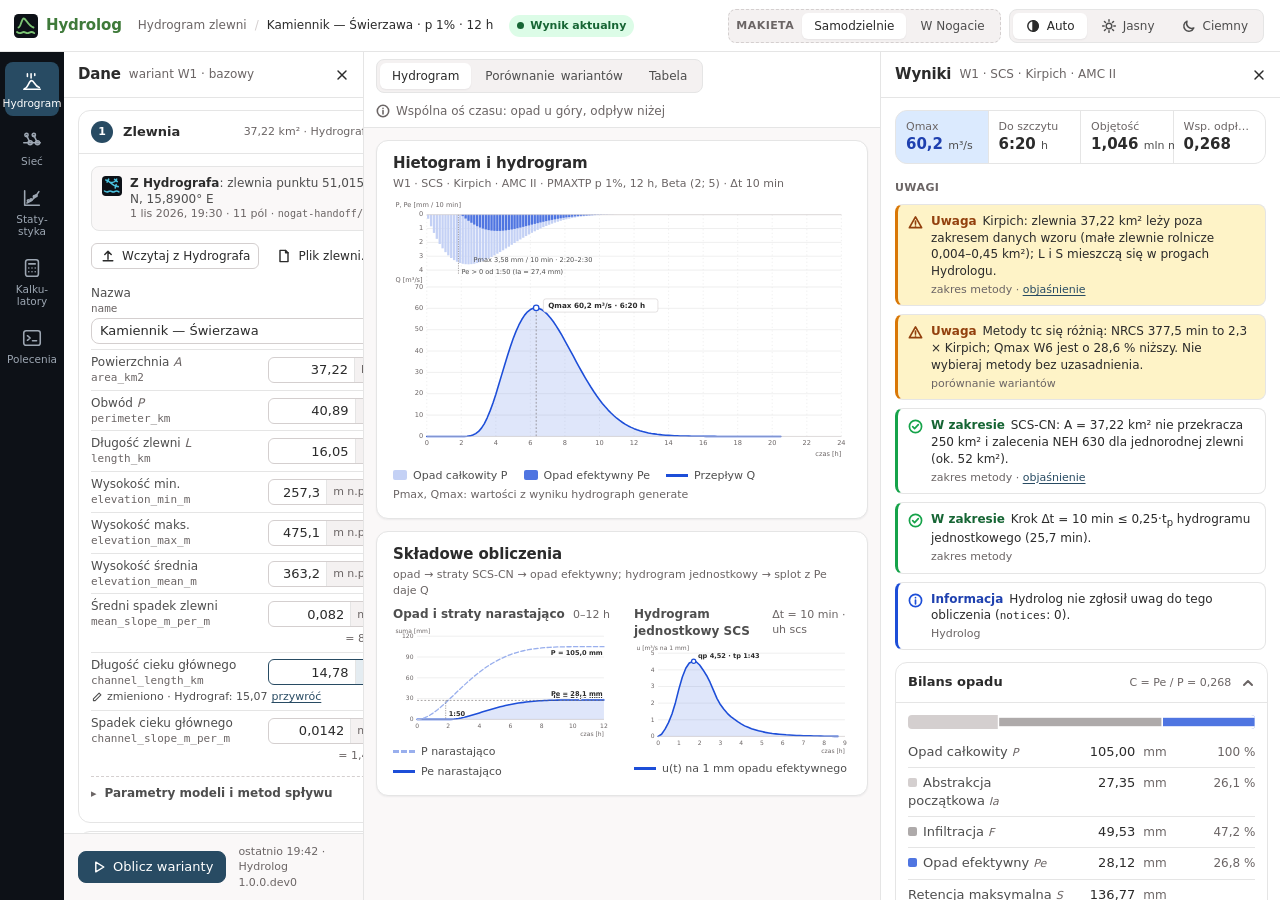
==== design/mockups/hydrolog/index.html @ 3d6608f7 "feat(design): add a Hydrolog GUI mockup with the hydrograph workbench and four lighter sections desi" ====
<!doctype html>
<html lang="pl" data-host="standalone">
<head>
<meta charset="utf-8">
<meta name="viewport" content="width=device-width, initial-scale=1">
<title>Hydrolog: Hydrogram zlewni — Kamiennik — Świerzawa</title>
<link rel="icon" type="image/svg+xml" href="../../marks/hydrolog.svg">
<script src="theme-init.js"></script>
<link rel="stylesheet" href="../../tokens.css">
<link rel="stylesheet" href="mockup.css">
</head>
<body>
<div class="shell">

  <!-- Top bar, standalone: Hydrolog's mark and name, the section and its context, status, actions -->
  <header class="topbar" data-host-only="standalone">
    <a class="brand" href="#hydrogram" aria-label="Hydrolog, strona główna">
      <img src="../../marks/hydrolog.svg" alt="">
      <span class="name">Hydrolog</span>
    </a>
    <nav class="crumbs" aria-label="Kontekst">
      <span class="crumb-section">Hydrogram zlewni</span><span class="sep">/</span>
      <strong class="crumb-context">Kamiennik — Świerzawa · p 1% · 12 h</strong>
    </nav>
    <span class="badge ok status" role="status" title="Wyniki odpowiadają danym w panelu Dane">
      <span class="label">Wynik aktualny</span>
    </span>
    <div class="top-actions">
      <div class="seg mock" role="group" aria-label="Makieta: Hydrolog samodzielnie albo w Nogacie">
        <span class="mock-label">Makieta</span>
        <button type="button" data-host-set="standalone" aria-pressed="true">Samodzielnie</button>
        <button type="button" data-host-set="nogat" aria-pressed="false">W Nogacie</button>
      </div>
      <div class="seg" role="group" aria-label="Motyw">
        <button type="button" data-theme-set="auto" aria-pressed="true" title="Motyw systemowy">
          <svg class="icon-svg" viewBox="0 0 20 20" aria-hidden="true"><circle cx="10" cy="10" r="6.5"/><path d="M10 3.5v13a6.5 6.5 0 0 0 0-13z" fill="currentColor"/></svg>
          <span class="label">Auto</span>
        </button>
        <button type="button" data-theme-set="light" aria-pressed="false" title="Jasny">
          <svg class="icon-svg" viewBox="0 0 20 20" aria-hidden="true"><circle cx="10" cy="10" r="3.5"/><path d="M10 2v2M10 16v2M2 10h2M16 10h2M4.3 4.3l1.4 1.4M14.3 14.3l1.4 1.4M4.3 15.7l1.4-1.4M14.3 5.7l1.4-1.4"/></svg>
          <span class="label">Jasny</span>
        </button>
        <button type="button" data-theme-set="dark" aria-pressed="false" title="Ciemny">
          <svg class="icon-svg" viewBox="0 0 20 20" aria-hidden="true"><path d="M16 12.5A6.5 6.5 0 0 1 7.5 4a6.5 6.5 0 1 0 8.5 8.5z"/></svg>
          <span class="label">Ciemny</span>
        </button>
      </div>
    </div>
  </header>

  <!-- Top bar, hosted: Nogat's shell around the Hydrolog module (decision A4) -->
  <header class="topbar" data-host-only="nogat">
    <a class="brand nogat" href="#hydrogram" aria-label="Nogat, pulpit">
      <img src="../../marks/nogat.svg" alt="">
      <span class="name">Nogat</span>
    </a>
    <nav class="crumbs" aria-label="Kontekst">
      <img class="crumb-mark" src="../../marks/hydrolog.svg" alt="">
      <span>Hydrolog</span><span class="sep">/</span>
      <span class="crumb-section">Hydrogram zlewni</span><span class="sep">/</span>
      <strong class="crumb-context">Kamiennik — Świerzawa · p 1% · 12 h</strong>
    </nav>
    <span class="badge ok status" role="status" title="Wyniki odpowiadają danym w panelu Dane">
      <span class="label">Wynik aktualny</span>
    </span>
    <div class="top-actions">
      <span class="account" title="Zalogowano raz, w Nogacie (tryb lokalny)">
        <svg class="icon-svg" viewBox="0 0 20 20" aria-hidden="true"><circle cx="10" cy="7" r="3.2"/><path d="M4 17c.8-3.2 3.2-4.8 6-4.8s5.2 1.6 6 4.8"/></svg>
        <span class="label">tryb lokalny</span>
      </span>
      <div class="seg mock" role="group" aria-label="Makieta: Hydrolog samodzielnie albo w Nogacie">
        <span class="mock-label">Makieta</span>
        <button type="button" data-host-set="standalone" aria-pressed="true">Samodzielnie</button>
        <button type="button" data-host-set="nogat" aria-pressed="false">W Nogacie</button>
      </div>
      <div class="seg" role="group" aria-label="Motyw (z powłoki Nogatu)">
        <button type="button" data-theme-set="auto" aria-pressed="true" title="Motyw systemowy">
          <svg class="icon-svg" viewBox="0 0 20 20" aria-hidden="true"><circle cx="10" cy="10" r="6.5"/><path d="M10 3.5v13a6.5 6.5 0 0 0 0-13z" fill="currentColor"/></svg>
          <span class="label">Auto</span>
        </button>
        <button type="button" data-theme-set="light" aria-pressed="false" title="Jasny">
          <svg class="icon-svg" viewBox="0 0 20 20" aria-hidden="true"><circle cx="10" cy="10" r="3.5"/><path d="M10 2v2M10 16v2M2 10h2M16 10h2M4.3 4.3l1.4 1.4M14.3 14.3l1.4 1.4M4.3 15.7l1.4-1.4M14.3 5.7l1.4-1.4"/></svg>
          <span class="label">Jasny</span>
        </button>
        <button type="button" data-theme-set="dark" aria-pressed="false" title="Ciemny">
          <svg class="icon-svg" viewBox="0 0 20 20" aria-hidden="true"><path d="M16 12.5A6.5 6.5 0 0 1 7.5 4a6.5 6.5 0 1 0 8.5 8.5z"/></svg>
          <span class="label">Ciemny</span>
        </button>
      </div>
    </div>
  </header>

  <!-- Navigation rail, standalone: the five sections (bottom bar on phones) -->
  <nav class="rail" data-host-only="standalone" aria-label="Sekcje">
    <a class="rail-item active" href="#hydrogram" data-section="hydrogram" aria-current="page" title="Hydrogram zlewni">
      <svg viewBox="0 0 24 24" aria-hidden="true"><path d="M7 3v3M11 3v4.5M15 3v2"/><path d="M3 20h18"/><path d="M4 19c3.5 0 4.5-8.5 7.5-8.5S15 17 20 18"/></svg>
      Hydrogram
    </a>
    <a class="rail-item" href="#siec" data-section="siec" title="Sieć i trasowanie">
      <svg viewBox="0 0 24 24" aria-hidden="true"><path d="M3 15h18"/><path d="M6 7l4 8M14 7l4 8"/><circle cx="6" cy="6.5" r="1.8"/><circle cx="14" cy="6.5" r="1.8"/><circle cx="10" cy="15" r="2.2"/><circle cx="18" cy="15" r="2.2"/></svg>
      Sieć
    </a>
    <a class="rail-item" href="#statystyka" data-section="statystyka" title="Statystyka przepływów">
      <svg viewBox="0 0 24 24" aria-hidden="true"><path d="M4 4v16h16"/><path d="M6.5 17.5C11 16 15 12 19.5 5"/><circle cx="8" cy="15" r="1.1"/><circle cx="11" cy="14" r="1.1"/><circle cx="14.5" cy="10.5" r="1.1"/><circle cx="16.5" cy="9.5" r="1.1"/></svg>
      Staty&shy;styka
    </a>
    <a class="rail-item" href="#kalkulatory" data-section="kalkulatory" title="Kalkulatory">
      <svg viewBox="0 0 24 24" aria-hidden="true"><rect x="5" y="3" width="14" height="18" rx="2.5"/><path d="M8.5 7.5h7"/><path d="M8.5 12h.01M12 12h.01M15.5 12h.01M8.5 16h.01M12 16h.01M15.5 16h.01"/></svg>
      Kalku&shy;latory
    </a>
    <a class="rail-item" href="#polecenia" data-section="polecenia" title="Wszystkie polecenia">
      <svg viewBox="0 0 24 24" aria-hidden="true"><rect x="3" y="4" width="18" height="16" rx="2.5"/><path d="M7 9.5l3 2.5-3 2.5M12.5 15h4.5"/></svg>
      Polece&shy;nia
    </a>
  </nav>

  <!-- Navigation rail, hosted: Nogat's modules; the active module lists its sections -->
  <nav class="rail host" data-host-only="nogat" aria-label="Moduły Nogatu">
    <a class="rail-item" href="#" data-toast="Makieta: Pulpit Nogatu (zadania, skrzynka przekazań)">
      <svg viewBox="0 0 24 24" aria-hidden="true"><rect x="4" y="4" width="7" height="7" rx="1.5"/><rect x="13" y="4" width="7" height="7" rx="1.5"/><rect x="4" y="13" width="7" height="7" rx="1.5"/><rect x="13" y="13" width="7" height="7" rx="1.5"/></svg>
      Pulpit
    </a>
    <a class="rail-item" href="#" data-toast="Makieta: Hydrograf otwiera się w ramce Nogatu">
      <img src="../../marks/hydrograf.svg" alt="">
      Hydro&shy;graf
    </a>
    <div class="rail-group" role="group" aria-label="Hydrolog">
      <a class="rail-item module" href="#hydrogram" title="Hydrolog (moduł)">
        <img src="../../marks/hydrolog.svg" alt="">
        Hydrolog
      </a>
      <a class="rail-item sub active" href="#hydrogram" data-section="hydrogram" aria-current="page" title="Hydrogram zlewni">
        <svg viewBox="0 0 24 24" aria-hidden="true"><path d="M7 3v3M11 3v4.5M15 3v2"/><path d="M3 20h18"/><path d="M4 19c3.5 0 4.5-8.5 7.5-8.5S15 17 20 18"/></svg>
        Hydrogram
      </a>
      <a class="rail-item sub" href="#siec" data-section="siec" title="Sieć i trasowanie">
        <svg viewBox="0 0 24 24" aria-hidden="true"><path d="M3 15h18"/><path d="M6 7l4 8M14 7l4 8"/><circle cx="6" cy="6.5" r="1.8"/><circle cx="14" cy="6.5" r="1.8"/><circle cx="10" cy="15" r="2.2"/><circle cx="18" cy="15" r="2.2"/></svg>
        Sieć
      </a>
      <a class="rail-item sub" href="#statystyka" data-section="statystyka" title="Statystyka przepływów">
        <svg viewBox="0 0 24 24" aria-hidden="true"><path d="M4 4v16h16"/><path d="M6.5 17.5C11 16 15 12 19.5 5"/><circle cx="8" cy="15" r="1.1"/><circle cx="11" cy="14" r="1.1"/><circle cx="14.5" cy="10.5" r="1.1"/><circle cx="16.5" cy="9.5" r="1.1"/></svg>
        Staty&shy;styka
      </a>
      <a class="rail-item sub" href="#kalkulatory" data-section="kalkulatory" title="Kalkulatory">
        <svg viewBox="0 0 24 24" aria-hidden="true"><rect x="5" y="3" width="14" height="18" rx="2.5"/><path d="M8.5 7.5h7"/><path d="M8.5 12h.01M12 12h.01M15.5 12h.01M8.5 16h.01M12 16h.01M15.5 16h.01"/></svg>
        Kalku&shy;latory
      </a>
      <a class="rail-item sub" href="#polecenia" data-section="polecenia" title="Wszystkie polecenia">
        <svg viewBox="0 0 24 24" aria-hidden="true"><rect x="3" y="4" width="18" height="16" rx="2.5"/><path d="M7 9.5l3 2.5-3 2.5M12.5 15h4.5"/></svg>
        Polece&shy;nia
      </a>
    </div>
    <a class="rail-item" href="#" data-toast="Makieta: moduł IMGWTools (stacje, szeregi, PMAXTP)">
      <img src="../../marks/imgwtools.svg" alt="">
      IMGW&shy;Tools
    </a>
    <a class="rail-item" href="#" data-toast="Makieta: Archiwista otwiera się w ramce Nogatu">
      <img src="../../marks/archiwista.svg" alt="">
      Archi&shy;wista
    </a>
  </nav>

  <main class="main" id="main">

    <!-- =============================================================== HYDROGRAM ZLEWNI -->
    <section class="view-layout" id="view-hydrogram" data-section="hydrogram" data-title="Hydrogram zlewni" data-context="Kamiennik — Świerzawa · p 1% · 12 h" aria-label="Hydrogram zlewni">

      <aside class="view-panel left" aria-labelledby="hg-left-title">
        <div class="panel-head">
          <span class="grip" aria-hidden="true"></span>
          <h2 id="hg-left-title">Dane</h2>
          <span class="sub">wariant W1 · bazowy</span>
          <button class="btn ghost sm icon" type="button" data-close-panel="left" aria-label="Zamknij panel danych">
            <svg viewBox="0 0 20 20" aria-hidden="true"><path d="M5 5l10 10M15 5L5 15"/></svg>
          </button>
        </div>
        <div class="view-panel-body">
          <div class="steps">

            <details class="step" open>
              <summary><span class="step-num">1</span><span class="title">Zlewnia</span><span class="meta">37,22 km² · Hydrograf</span><svg class="chev" viewBox="0 0 14 14" aria-hidden="true"><path d="M3 5l4 4 4-4"/></svg></summary>
              <div class="step-body">
                <div class="handoff">
                  <img src="../../marks/hydrograf.svg" alt="">
                  <div>
                    <strong>Z Hydrografa</strong>: zlewnia punktu 51,0154° N, 15,8900° E
                    <span class="muted">1 lis 2026, 19:30 · 11 pól · <code>nogat-handoff/1</code></span>
                  </div>
                </div>
                <div class="btn-row">
                  <button class="btn sm" type="button" data-action="load-hydrograf" aria-haspopup="menu">
                    <svg viewBox="0 0 20 20" aria-hidden="true"><path d="M10 14V4M6 8l4-4 4 4M4 16h12"/></svg>
                    Wczytaj z Hydrografa
                  </button>
                  <button class="btn sm ghost" type="button" data-toast="Makieta: wybór pliku zlewni (WatershedParameters, JSON)">
                    <svg viewBox="0 0 20 20" aria-hidden="true"><path d="M5 3h7l3 3v11H5z"/><path d="M12 3v3h3"/></svg>
                    Plik zlewni…
                  </button>
                </div>
                <div class="form">
                  <div class="frow wide">
                    <label for="hg-name">Nazwa<span class="key">name</span></label>
                    <input id="hg-name" type="text" value="Kamiennik — Świerzawa">
                  </div>
                  <div class="frow">
                    <label for="hg-area">Powierzchnia <i class="sym">A</i><span class="key">area_km2</span></label>
                    <span class="ibox"><input id="hg-area" type="text" inputmode="decimal" value="37,22"><span class="unit">km²</span></span>
                  </div>
                  <div class="frow">
                    <label for="hg-per">Obwód <i class="sym">P</i><span class="key">perimeter_km</span></label>
                    <span class="ibox"><input id="hg-per" type="text" inputmode="decimal" value="40,89"><span class="unit">km</span></span>
                  </div>
                  <div class="frow">
                    <label for="hg-len">Długość zlewni <i class="sym">L</i><span class="key">length_km</span></label>
                    <span class="ibox"><input id="hg-len" type="text" inputmode="decimal" value="16,05"><span class="unit">km</span></span>
                  </div>
                  <div class="frow">
                    <label for="hg-hmin">Wysokość min.<span class="key">elevation_min_m</span></label>
                    <span class="ibox"><input id="hg-hmin" type="text" inputmode="decimal" value="257,3"><span class="unit">m n.p.m.</span></span>
                  </div>
                  <div class="frow">
                    <label for="hg-hmax">Wysokość maks.<span class="key">elevation_max_m</span></label>
                    <span class="ibox"><input id="hg-hmax" type="text" inputmode="decimal" value="475,1"><span class="unit">m n.p.m.</span></span>
                  </div>
                  <div class="frow">
                    <label for="hg-hmean">Wysokość średnia<span class="key">elevation_mean_m</span></label>
                    <span class="ibox"><input id="hg-hmean" type="text" inputmode="decimal" value="363,2"><span class="unit">m n.p.m.</span></span>
                  </div>
                  <div class="frow">
                    <label for="hg-slope">Średni spadek zlewni<span class="key">mean_slope_m_per_m</span></label>
                    <span class="ibox"><input id="hg-slope" type="text" inputmode="decimal" value="0,082"><span class="unit">m/m</span></span>
                    <span class="aux">= 8,2 %</span>
                  </div>
                  <div class="frow edited">
                    <label for="hg-clen">Długość cieku głównego<span class="key">channel_length_km</span></label>
                    <span class="ibox"><input id="hg-clen" type="text" inputmode="decimal" value="14,78"><span class="unit">km</span></span>
                    <span class="chg">
                      <svg viewBox="0 0 20 20" aria-hidden="true"><path d="M13.5 3.5l3 3L7 16H4v-3z"/></svg>
                      zmieniono · Hydrograf: 15,07
                      <button class="link-btn" type="button" data-toast="Makieta: przywrócono 15,07 km z Hydrografa">przywróć</button>
                    </span>
                  </div>
                  <div class="frow">
                    <label for="hg-cslope">Spadek cieku głównego<span class="key">channel_slope_m_per_m</span></label>
                    <span class="ibox"><input id="hg-cslope" type="text" inputmode="decimal" value="0,0142"><span class="unit">m/m</span></span>
                    <span class="aux">= 1,42 %</span>
                  </div>
                </div>
                <details class="more">
                  <summary>Parametry modeli i metod spływu <span class="meta">8</span></summary>
                  <p class="note">Nash (Lutz) i Snyder biorą długość do środka ciężkości, FAA i Kerby spływ po stoku.</p>
                  <div class="form">
                    <div class="frow">
                      <label for="hg-lc">Długość do środka ciężkości <i class="sym">Lc</i><span class="key">Lc_km</span></label>
                      <span class="ibox"><input id="hg-lc" type="text" inputmode="decimal" value="6,76"><span class="unit">km</span></span>
                    </div>
                    <div class="frow">
                      <label for="hg-mann">Szorstkość koryta <i class="sym">n</i><span class="key">manning_n</span></label>
                      <span class="ibox"><input id="hg-mann" type="text" inputmode="decimal" value="0,035"><span class="unit">–</span></span>
                    </div>
                    <div class="frow">
                      <label for="hg-forest">Udział lasów<span class="key">forest_pct</span></label>
                      <span class="ibox"><input id="hg-forest" type="text" inputmode="decimal" value="57,4"><span class="unit">%</span></span>
                    </div>
                    <div class="frow">
                      <label for="hg-urban">Udział zabudowy<span class="key">urban_pct</span></label>
                      <span class="ibox"><input id="hg-urban" type="text" inputmode="decimal" value="1,0"><span class="unit">%</span></span>
                    </div>
                    <div class="frow">
                      <label for="hg-olen">Długość spływu po stoku<span class="key">overland_length_km</span></label>
                      <span class="ibox"><input id="hg-olen" type="text" inputmode="decimal" value="0,30"><span class="unit">km</span></span>
                    </div>
                    <div class="frow">
                      <label for="hg-oslope">Spadek stoku<span class="key">overland_slope_m_per_m</span></label>
                      <span class="ibox"><input id="hg-oslope" type="text" inputmode="decimal" value="0,082"><span class="unit">m/m</span></span>
                    </div>
                    <div class="frow">
                      <label for="hg-c">Współczynnik spływu <i class="sym">C</i><span class="key">runoff_coeff</span></label>
                      <span class="ibox"><input id="hg-c" type="text" inputmode="decimal" value="0,25"><span class="unit">–</span></span>
                    </div>
                    <div class="frow">
                      <label for="hg-ret">Retardacja Kerby'ego <i class="sym">N</i><span class="key">retardance</span></label>
                      <span class="ibox"><input id="hg-ret" type="text" inputmode="decimal" value="0,40"><span class="unit">–</span></span>
                    </div>
                  </div>
                </details>
              </div>
            </details>

            <details class="step" open>
              <summary><span class="step-num">2</span><span class="title">Czas koncentracji</span><span class="meta">162,9 min · Kirpich</span><svg class="chev" viewBox="0 0 14 14" aria-hidden="true"><path d="M3 5l4 4 4-4"/></svg></summary>
              <div class="step-body">
                <div class="field">
                  <span class="label-row">
                    <label for="hg-tcm">Metoda<span class="key">tc_method</span></label>
                    <button class="info-btn" type="button" data-info="info-kirpich" aria-label="Objaśnienie: metoda Kirpicha" aria-expanded="false">i</button>
                  </span>
                  <select id="hg-tcm">
                    <option value="kirpich" selected>Kirpich (domyślna)</option>
                    <option value="nrcs">NRCS (TR-55, używa CN)</option>
                    <option value="giandotti">Giandotti</option>
                    <option value="faa">FAA (spływ powierzchniowy)</option>
                    <option value="kerby">Kerby (spływ powierzchniowy)</option>
                    <option value="kerby_kirpich">Kerby–Kirpich (stok + koryto)</option>
                  </select>
                  <span class="hint">Wzór Kirpicha (domyślny): z długości i spadku cieku głównego.</span>
                </div>
                <div class="result-chip">
                  <span class="k">tc</span>
                  <span class="v">162,9 min</span>
                  <span class="u">= 2,72 h · L 14,78 km · S 0,0142 m/m</span>
                </div>
                <label class="check">
                  <input type="checkbox" id="hg-tcman">
                  <span>Podaj tc ręcznie <code>tc_min</code></span>
                </label>
                <p class="note">Modele Nash i Snyder nie używają tc. Inne metody dla tej zlewni: NRCS 377,5 · Kerby–Kirpich 187,2 · Giandotti 339,4 min. <a href="#kalkulatory">Porównaj metody</a></p>
              </div>
            </details>

            <details class="step" open>
              <summary><span class="step-num">3</span><span class="title">Opad</span><span class="meta">105,0 mm · 12 h · p 1%</span><svg class="chev" viewBox="0 0 14 14" aria-hidden="true"><path d="M3 5l4 4 4-4"/></svg></summary>
              <div class="step-body">
                <div class="field">
                  <span class="label" id="hg-src-label">Źródło opadu</span>
                  <div class="seg full" role="radiogroup" aria-labelledby="hg-src-label" data-panes="hg-rain">
                    <button type="button" role="radio" aria-checked="true" class="on" data-pane="pmaxtp">PMAXTP</button>
                    <button type="button" role="radio" aria-checked="false" data-pane="design">Hietogram</button>
                    <button type="button" role="radio" aria-checked="false" data-pane="series">Własna seria</button>
                  </div>
                </div>
                <div class="pane" data-group="hg-rain" data-pane="pmaxtp">
                  <div class="form">
                    <div class="frow">
                      <label for="hg-p">Prawdopodobieństwo <i class="sym">p</i></label>
                      <select id="hg-p" class="sel-sm">
                        <option>0,5%</option><option selected>1%</option><option>2%</option><option>5%</option><option>10%</option><option>20%</option><option>50%</option>
                      </select>
                    </div>
                    <div class="frow">
                      <label for="hg-dur">Czas trwania<span class="key">duration_min = 720</span></label>
                      <select id="hg-dur" class="sel-sm">
                        <option>1 h</option><option>2 h</option><option>3 h</option><option>6 h</option><option selected>12 h</option><option>24 h</option><option>48 h</option><option>72 h</option>
                      </select>
                    </div>
                    <div class="frow">
                      <label for="hg-total">Wysokość opadu<span class="key">total_mm</span></label>
                      <span class="ibox"><input id="hg-total" type="text" inputmode="decimal" value="105,0" readonly><span class="unit">mm</span></span>
                    </div>
                  </div>
                  <div class="handoff sm">
                    <img src="../../marks/imgwtools.svg" alt="">
                    <div>
                      <strong>IMGWTools · PMAXTP</strong>: 51,0154° N, 15,8900° E
                      <span class="muted">p 1%, 12 h · pobrano 19:31</span>
                    </div>
                    <button class="btn sm ghost" type="button" data-action="pmaxtp">Pobierz</button>
                  </div>
                </div>
                <div class="pane" data-group="hg-rain" data-pane="design" hidden>
                  <div class="form">
                    <div class="frow">
                      <label for="hg-total2">Wysokość opadu<span class="key">total_mm</span></label>
                      <span class="ibox"><input id="hg-total2" type="text" inputmode="decimal" value="105,0"><span class="unit">mm</span></span>
                    </div>
                    <div class="frow">
                      <label for="hg-dur2">Czas trwania<span class="key">duration_min</span></label>
                      <span class="ibox"><input id="hg-dur2" type="text" inputmode="decimal" value="720"><span class="unit">min</span></span>
                    </div>
                  </div>
                  <p class="note">Hietogram projektowy z wysokości i czasu podanych ręcznie (<code>precip hietogram</code>).</p>
                </div>
                <div class="pane" data-group="hg-rain" data-pane="series" hidden>
                  <p class="note">Wysokości opadu w kolejnych krokach <code>timestep_min</code> [mm] (<code>values</code>) albo plik CSV/JSON (<code>input_file</code>, <code>value_column</code>).</p>
                  <div class="btn-row">
                    <button class="btn sm" type="button" data-toast="Makieta: szereg opadu z Archiwisty (magazyn IMGWTools)">
                      <img class="btn-mark" src="../../marks/archiwista.svg" alt="">Z Archiwisty
                    </button>
                    <button class="btn sm ghost" type="button" data-toast="Makieta: wybór pliku CSV z opadem">Plik CSV…</button>
                    <button class="btn sm ghost" type="button" data-toast="Makieta: wklejono szereg ze schowka">Wklej</button>
                  </div>
                </div>
                <div class="field">
                  <span class="label-row"><span class="label" id="hg-shape-label">Rozkład w czasie<span class="key">hietogram_type</span></span></span>
                  <div class="seg full" role="radiogroup" aria-labelledby="hg-shape-label" data-panes="hg-shape">
                    <button type="button" role="radio" aria-checked="false" data-pane="block">Blokowy</button>
                    <button type="button" role="radio" aria-checked="false" data-pane="triangular">Trójkątny</button>
                    <button type="button" role="radio" aria-checked="true" class="on" data-pane="beta">Beta</button>
                    <button type="button" role="radio" aria-checked="false" data-pane="euler_ii">Euler II</button>
                  </div>
                </div>
                <div class="pane" data-group="hg-shape" data-pane="beta">
                  <div class="form">
                    <div class="frow">
                      <label for="hg-alpha">α<span class="key">alpha</span></label>
                      <span class="ibox"><input id="hg-alpha" type="text" inputmode="decimal" value="2"><span class="unit">–</span></span>
                    </div>
                    <div class="frow">
                      <label for="hg-beta">β<span class="key">beta</span></label>
                      <span class="ibox"><input id="hg-beta" type="text" inputmode="decimal" value="5"><span class="unit">–</span></span>
                    </div>
                  </div>
                  <p class="note">Para (2; 5) daje wczesne maksimum (opad konwekcyjny), (2; 2) symetryczne, (5; 2) późne.</p>
                </div>
                <div class="pane" data-group="hg-shape" data-pane="triangular" hidden>
                  <div class="form"><div class="frow"><label for="hg-pk1">Położenie maksimum<span class="key">peak_position</span></label><span class="ibox"><input id="hg-pk1" type="text" inputmode="decimal" value="0,5"><span class="unit">–</span></span></div></div>
                </div>
                <div class="pane" data-group="hg-shape" data-pane="euler_ii" hidden>
                  <div class="form"><div class="frow"><label for="hg-pk2">Położenie maksimum<span class="key">peak_position</span></label><span class="ibox"><input id="hg-pk2" type="text" inputmode="decimal" value="0,33"><span class="unit">–</span></span></div></div>
                </div>
                <div class="pane" data-group="hg-shape" data-pane="block" hidden>
                  <p class="note">Stała intensywność w całym czasie trwania.</p>
                </div>
                <div class="form">
                  <div class="frow">
                    <label for="hg-dt">Krok czasowy <i class="sym">Δt</i><span class="key">timestep_min · domyślnie 5</span></label>
                    <span class="ibox"><input id="hg-dt" type="text" inputmode="decimal" value="10"><span class="unit">min</span></span>
                  </div>
                </div>
              </div>
            </details>

            <details class="step" open>
              <summary><span class="step-num">4</span><span class="title">Straty SCS-CN</span><span class="meta">CN 65 · AMC II</span><svg class="chev" viewBox="0 0 14 14" aria-hidden="true"><path d="M3 5l4 4 4-4"/></svg></summary>
              <div class="step-body">
                <div class="form">
                  <div class="frow edited">
                    <span class="label-row">
                      <label for="hg-cn">CN dla AMC II<span class="key">cn</span></label>
                      <button class="info-btn" type="button" data-info="info-scs" aria-label="Objaśnienie: metoda SCS-CN" aria-expanded="false">i</button>
                    </span>
                    <span class="ibox"><input id="hg-cn" type="text" inputmode="decimal" value="65"><span class="unit">–</span></span>
                    <span class="chg">
                      <svg viewBox="0 0 20 20" aria-hidden="true"><path d="M13.5 3.5l3 3L7 16H4v-3z"/></svg>
                      zmieniono · Hydrograf: 67,9 (BDOT10k, HSG B)
                      <button class="link-btn" type="button" data-toast="Makieta: przywrócono CN 67,9 z Hydrografa">przywróć</button>
                    </span>
                  </div>
                </div>
                <div class="field">
                  <span class="label-row"><span class="label" id="hg-amc-label">Wilgotność poprzedzająca<span class="key">amc</span></span></span>
                  <div class="seg full" role="radiogroup" aria-labelledby="hg-amc-label" data-hint="hg-amc-hint">
                    <button type="button" role="radio" aria-checked="false" data-hint-text="Sucho przed opadem; CN obniżone (65 → 45).">I</button>
                    <button type="button" role="radio" aria-checked="true" class="on" data-hint-text="Przeciętna wilgotność; CN bez zmian.">II</button>
                    <button type="button" role="radio" aria-checked="false" data-hint-text="Mokro przed opadem; CN podwyższone (65 → 81).">III</button>
                  </div>
                  <span class="hint" id="hg-amc-hint">Przeciętna wilgotność; CN bez zmian.</span>
                </div>
                <div class="form">
                  <div class="frow">
                    <label for="hg-lambda">Straty początkowe <i class="sym">λ</i><span class="key">ia_coefficient · domyślnie 0,2</span></label>
                    <span class="ibox"><input id="hg-lambda" type="text" inputmode="decimal" value="0,2"><span class="unit">–</span></span>
                  </div>
                </div>
                <div class="chips">
                  <span class="chip">CN 65</span>
                  <span class="chip">S = 136,8 mm</span>
                  <span class="chip">Ia = λ·S = 27,4 mm</span>
                </div>
              </div>
            </details>

            <details class="step" open>
              <summary><span class="step-num">5</span><span class="title">Model UH</span><span class="meta">SCS</span><svg class="chev" viewBox="0 0 14 14" aria-hidden="true"><path d="M3 5l4 4 4-4"/></svg></summary>
              <div class="step-body">
                <div class="field">
                  <span class="label-row">
                    <span class="label" id="hg-uh-label">Hydrogram jednostkowy<span class="key">uh_model</span></span>
                    <button class="info-btn" type="button" data-info="info-uh-scs" aria-label="Objaśnienie: hydrogram jednostkowy SCS" aria-expanded="false" id="hg-uh-info">i</button>
                  </span>
                  <div class="seg full" role="radiogroup" aria-labelledby="hg-uh-label" data-panes="hg-uh">
                    <button type="button" role="radio" aria-checked="true" class="on" data-pane="scs" data-info-target="info-uh-scs">SCS</button>
                    <button type="button" role="radio" aria-checked="false" data-pane="nash" data-info-target="info-nash">Nash</button>
                    <button type="button" role="radio" aria-checked="false" data-pane="clark" data-info-target="info-uh-scs">Clark</button>
                    <button type="button" role="radio" aria-checked="false" data-pane="snyder" data-info-target="info-snyder">Snyder</button>
                  </div>
                </div>
                <div class="pane" data-group="hg-uh" data-pane="scs">
                  <p class="note">Bezwymiarowy hydrogram SCS; wymaga tc (krok 2: 162,9 min).</p>
                  <div class="chips">
                    <span class="chip">t<sub>lag</sub> = 0,6·tc = 97,8 min</span>
                    <span class="chip">t<sub>p</sub> = 102,8 min</span>
                    <span class="chip">q<sub>p</sub> = 4,52 m³/s na 1 mm</span>
                  </div>
                </div>
                <div class="pane" data-group="hg-uh" data-pane="nash" hidden>
                  <div class="form">
                    <div class="frow">
                      <label for="hg-nn">Liczba zbiorników <i class="sym">n</i><span class="key">nash_n</span></label>
                      <span class="ibox"><input id="hg-nn" type="text" inputmode="decimal" value="3,631"><span class="unit">–</span></span>
                    </div>
                    <div class="frow">
                      <label for="hg-nk">Stała magazynowania <i class="sym">K</i><span class="key">nash_k_min</span></label>
                      <span class="ibox"><input id="hg-nk" type="text" inputmode="decimal" value="82,35"><span class="unit">min</span></span>
                    </div>
                  </div>
                  <button class="btn sm" type="button" data-toast="Makieta: uh nash metodą Lutza dał n 3,631, K 82,35 min">Szacuj metodą Lutza</button>
                  <p class="note">Lutz (<code>uh nash</code>) z L, Lc, spadku cieku, n Manninga, lasów i zabudowy; tc nie jest używany.</p>
                </div>
                <div class="pane" data-group="hg-uh" data-pane="clark" hidden>
                  <div class="form">
                    <div class="frow">
                      <label for="hg-crt">Stosunek <i class="sym">R/tc</i><span class="key">clark_r_tc_ratio</span></label>
                      <span class="ibox"><input id="hg-crt" type="text" inputmode="decimal" value="0,5"><span class="unit">–</span></span>
                    </div>
                  </div>
                  <p class="note">Clark; wymaga tc oraz <code>clark_r_min</code> lub <code>clark_r_tc_ratio</code> (typowo 0,2–1,5).</p>
                </div>
                <div class="pane" data-group="hg-uh" data-pane="snyder" hidden>
                  <div class="form">
                    <div class="frow">
                      <label for="hg-sl">Długość cieku <i class="sym">L</i><span class="key">snyder_length_km</span></label>
                      <span class="ibox"><input id="hg-sl" type="text" inputmode="decimal" value="14,78"><span class="unit">km</span></span>
                    </div>
                    <div class="frow">
                      <label for="hg-slc">Do środka ciężkości <i class="sym">Lc</i><span class="key">snyder_centroid_length_km</span></label>
                      <span class="ibox"><input id="hg-slc" type="text" inputmode="decimal" value="6,76"><span class="unit">km</span></span>
                    </div>
                    <div class="frow">
                      <label for="hg-sct">Współczynnik czasowy <i class="sym">Ct</i><span class="key">snyder_ct · domyślnie 1,5</span></label>
                      <span class="ibox"><input id="hg-sct" type="text" inputmode="decimal" value="1,5"><span class="unit">–</span></span>
                    </div>
                    <div class="frow">
                      <label for="hg-scp">Współczynnik szczytowy <i class="sym">Cp</i><span class="key">snyder_cp · domyślnie 0,6</span></label>
                      <span class="ibox"><input id="hg-scp" type="text" inputmode="decimal" value="0,6"><span class="unit">–</span></span>
                    </div>
                  </div>
                  <p class="note">Snyder ma własny wzór na opóźnienie; nie podawaj mu tc.</p>
                </div>
              </div>
            </details>

            <details class="step" open>
              <summary><span class="step-num">6</span><span class="title">Warianty</span><span class="meta">6 · 6 na wykresie</span><svg class="chev" viewBox="0 0 14 14" aria-hidden="true"><path d="M3 5l4 4 4-4"/></svg></summary>
              <div class="step-body">
                <ul class="variants" aria-label="Warianty obliczenia">
                  <li class="var active">
                    <input type="checkbox" checked data-vt="1" aria-label="Pokaż W1 na wykresie">
                    <i class="sw-line s1" aria-hidden="true"></i>
                    <span class="vname"><strong>W1</strong> SCS · Kirpich · AMC II<span class="vmeta">bazowy · edytowany</span></span>
                    <span class="vq">60,2</span>
                  </li>
                  <li class="var">
                    <input type="checkbox" checked data-vt="2" aria-label="Pokaż W2 na wykresie">
                    <i class="sw-line s2" aria-hidden="true"></i>
                    <span class="vname"><strong>W2</strong> Nash (Lutz)<span class="vmeta">uh_model, nash_n, nash_k_min</span></span>
                    <span class="vq">40,3</span>
                  </li>
                  <li class="var">
                    <input type="checkbox" checked data-vt="3" aria-label="Pokaż W3 na wykresie">
                    <i class="sw-line s3" aria-hidden="true"></i>
                    <span class="vname"><strong>W3</strong> Snyder<span class="vmeta">uh_model, snyder_*</span></span>
                    <span class="vq">29,1</span>
                  </li>
                  <li class="var">
                    <input type="checkbox" checked data-vt="4" aria-label="Pokaż W4 na wykresie">
                    <i class="sw-line s4" aria-hidden="true"></i>
                    <span class="vname"><strong>W4</strong> AMC I<span class="vmeta">amc, CN 45</span></span>
                    <span class="vq">12,8</span>
                  </li>
                  <li class="var">
                    <input type="checkbox" checked data-vt="5" aria-label="Pokaż W5 na wykresie">
                    <i class="sw-line s5" aria-hidden="true"></i>
                    <span class="vname"><strong>W5</strong> AMC III<span class="vmeta">amc, CN 81</span></span>
                    <span class="vq">115,2</span>
                  </li>
                  <li class="var">
                    <input type="checkbox" checked data-vt="6" aria-label="Pokaż W6 na wykresie">
                    <i class="sw-line s6" aria-hidden="true"></i>
                    <span class="vname"><strong>W6</strong> tc NRCS<span class="vmeta">tc_method</span></span>
                    <span class="vq">43,0</span>
                  </li>
                </ul>
                <div class="btn-row">
                  <button class="btn sm" type="button" data-menu="menu-variant" aria-haspopup="menu" aria-expanded="false">
                    <svg viewBox="0 0 20 20" aria-hidden="true"><path d="M10 4v12M4 10h12"/></svg>
                    Dodaj wariant
                  </button>
                  <span class="muted small">Qmax w m³/s</span>
                </div>
              </div>
            </details>

          </div>
        </div>
        <div class="panel-foot">
          <button class="btn primary" type="button" data-toast="Makieta: obliczono 6 wariantów (hydrograph generate), 0,4 s">
            <svg viewBox="0 0 20 20" aria-hidden="true"><path d="M6 4l10 6-10 6z"/></svg>
            Oblicz warianty
          </button>
          <span class="muted small">ostatnio 19:42 · Hydrolog 1.0.0.dev0</span>
        </div>
      </aside>
      <div class="resizer r-left" role="separator" aria-orientation="vertical" aria-label="Szerokość panelu danych" aria-valuemin="260" aria-valuemax="560" aria-valuenow="300" tabindex="0"></div>

      <section class="view-center" aria-label="Wykresy">
        <div class="view-bar">
          <button class="btn sm phone-only" type="button" data-open-panel="left">
            <svg viewBox="0 0 20 20" aria-hidden="true"><path d="M4 5h12M4 10h12M4 15h8"/></svg>
            Dane
          </button>
          <div class="seg" role="radiogroup" aria-label="Widok" data-tabs="hg">
            <button type="button" role="radio" aria-checked="true" class="on" data-tab="hg-chart">Hydrogram</button>
            <button type="button" role="radio" aria-checked="false" data-tab="hg-compare">Porównanie<span class="lbl-long"> wariantów</span></button>
            <button type="button" role="radio" aria-checked="false" data-tab="hg-table">Tabela</button>
          </div>
          <span class="hint">
            <svg viewBox="0 0 16 16" aria-hidden="true"><circle cx="8" cy="8" r="6.5"/><path d="M8 7.5v4M8 5v.01"/></svg>
            <span>Wspólna oś czasu: opad u góry, odpływ niżej</span>
          </span>
          <div class="end phone-only">
            <button class="btn sm" type="button" data-open-panel="right">Wyniki</button>
          </div>
        </div>
        <div class="view-body">

          <div class="tab-pane" data-tab-pane="hg-chart">
            <div class="card">
              <div class="card-head">
                <h3 class="card-title" id="hg-chart-title">Hietogram i hydrogram</h3>
                <span class="card-sub">W1 · SCS · Kirpich · AMC II · PMAXTP p 1%, 12 h, Beta (2; 5) · Δt 10 min</span>
              </div>
              <div class="chart wide"><svg viewBox="0 0 760 432" role="img" aria-labelledby="hg-chart-title" class="chart-svg"><g class="grid"><line x1="56" x2="744" y1="26" y2="26"/><line x1="56" x2="744" y1="49" y2="49"/><line x1="56" x2="744" y1="72" y2="72"/><line x1="56" x2="744" y1="95" y2="95"/><line x1="56" x2="744" y1="118" y2="118"/></g><g class="grid"><line x1="56" x2="744" y1="394" y2="394"/><line x1="56" x2="744" y1="358.6" y2="358.6"/><line x1="56" x2="744" y1="323.1" y2="323.1"/><line x1="56" x2="744" y1="287.7" y2="287.7"/><line x1="56" x2="744" y1="252.3" y2="252.3"/><line x1="56" x2="744" y1="216.9" y2="216.9"/><line x1="56" x2="744" y1="181.4" y2="181.4"/><line x1="56" x2="744" y1="146" y2="146"/></g><g class="grid v"><line x1="56" x2="56" y1="26" y2="394"/><line x1="113.3" x2="113.3" y1="26" y2="394"/><line x1="170.7" x2="170.7" y1="26" y2="394"/><line x1="228" x2="228" y1="26" y2="394"/><line x1="285.3" x2="285.3" y1="26" y2="394"/><line x1="342.7" x2="342.7" y1="26" y2="394"/><line x1="400" x2="400" y1="26" y2="394"/><line x1="457.3" x2="457.3" y1="26" y2="394"/><line x1="514.7" x2="514.7" y1="26" y2="394"/><line x1="572" x2="572" y1="26" y2="394"/><line x1="629.3" x2="629.3" y1="26" y2="394"/><line x1="686.7" x2="686.7" y1="26" y2="394"/><line x1="744" x2="744" y1="26" y2="394"/></g><g class="bar-p"><rect x="56.5" y="26.0" width="3.8" height="6.8"/><rect x="61.3" y="26.0" width="3.8" height="19.3"/><rect x="66.1" y="26.0" width="3.8" height="30.3"/><rect x="70.8" y="26.0" width="3.8" height="40.1"/><rect x="75.6" y="26.0" width="3.8" height="48.6"/><rect x="80.4" y="26.0" width="3.8" height="55.9"/><rect x="85.2" y="26.0" width="3.8" height="62.2"/><rect x="89.9" y="26.0" width="3.8" height="67.5"/><rect x="94.7" y="26.0" width="3.8" height="71.9"/><rect x="99.5" y="26.0" width="3.8" height="75.4"/><rect x="104.3" y="26.0" width="3.8" height="78.1"/><rect x="109.1" y="26.0" width="3.8" height="80.1"/><rect x="113.8" y="26.0" width="3.8" height="81.5"/><rect x="118.6" y="26.0" width="3.8" height="82.2"/><rect x="123.4" y="26.0" width="3.8" height="82.4"/><rect x="128.2" y="26.0" width="3.8" height="82.1"/><rect x="132.9" y="26.0" width="3.8" height="81.4"/><rect x="137.7" y="26.0" width="3.8" height="80.3"/><rect x="142.5" y="26.0" width="3.8" height="78.8"/><rect x="147.3" y="26.0" width="3.8" height="77"/><rect x="152.1" y="26.0" width="3.8" height="75"/><rect x="156.8" y="26.0" width="3.8" height="72.7"/><rect x="161.6" y="26.0" width="3.8" height="70.2"/><rect x="166.4" y="26.0" width="3.8" height="67.6"/><rect x="171.2" y="26.0" width="3.8" height="64.8"/><rect x="175.9" y="26.0" width="3.8" height="62"/><rect x="180.7" y="26.0" width="3.8" height="59.1"/><rect x="185.5" y="26.0" width="3.8" height="56.1"/><rect x="190.3" y="26.0" width="3.8" height="53.1"/><rect x="195.1" y="26.0" width="3.8" height="50"/><rect x="199.8" y="26.0" width="3.8" height="47"/><rect x="204.6" y="26.0" width="3.8" height="44.1"/><rect x="209.4" y="26.0" width="3.8" height="41.1"/><rect x="214.2" y="26.0" width="3.8" height="38.3"/><rect x="218.9" y="26.0" width="3.8" height="35.5"/><rect x="223.7" y="26.0" width="3.8" height="32.8"/><rect x="228.5" y="26.0" width="3.8" height="30.1"/><rect x="233.3" y="26.0" width="3.8" height="27.6"/><rect x="238.1" y="26.0" width="3.8" height="25.2"/><rect x="242.8" y="26.0" width="3.8" height="22.9"/><rect x="247.6" y="26.0" width="3.8" height="20.7"/><rect x="252.4" y="26.0" width="3.8" height="18.7"/><rect x="257.2" y="26.0" width="3.8" height="16.7"/><rect x="261.9" y="26.0" width="3.8" height="14.9"/><rect x="266.7" y="26.0" width="3.8" height="13.2"/><rect x="271.5" y="26.0" width="3.8" height="11.7"/><rect x="276.3" y="26.0" width="3.8" height="10.2"/><rect x="281.1" y="26.0" width="3.8" height="8.9"/><rect x="285.8" y="26.0" width="3.8" height="7.7"/><rect x="290.6" y="26.0" width="3.8" height="6.6"/><rect x="295.4" y="26.0" width="3.8" height="5.6"/><rect x="300.2" y="26.0" width="3.8" height="4.7"/><rect x="304.9" y="26.0" width="3.8" height="3.9"/><rect x="309.7" y="26.0" width="3.8" height="3.3"/><rect x="314.5" y="26.0" width="3.8" height="2.7"/><rect x="319.3" y="26.0" width="3.8" height="2.1"/><rect x="324.1" y="26.0" width="3.8" height="1.7"/><rect x="328.8" y="26.0" width="3.8" height="1.3"/><rect x="333.6" y="26.0" width="3.8" height="1"/><rect x="338.4" y="26.0" width="3.8" height="0.8"/><rect x="343.2" y="26.0" width="3.8" height="0.6"/><rect x="347.9" y="26.0" width="3.8" height="0.4"/><rect x="352.7" y="26.0" width="3.8" height="0.3"/><rect x="357.5" y="26.0" width="3.8" height="0.2"/><rect x="362.3" y="26.0" width="3.8" height="0.1"/><rect x="367.1" y="26.0" width="3.8" height="0.1"/><rect x="371.8" y="26.0" width="3.8" height="0"/><rect x="376.6" y="26.0" width="3.8" height="0"/><rect x="381.4" y="26.0" width="3.8" height="0"/><rect x="386.2" y="26.0" width="3.8" height="0"/><rect x="390.9" y="26.0" width="3.8" height="0"/><rect x="395.7" y="26.0" width="3.8" height="0"/></g><g class="bar-pe"><rect x="109.1" y="26.0" width="3.8" height="0"/><rect x="113.8" y="26.0" width="3.8" height="2.4"/><rect x="118.6" y="26.0" width="3.8" height="6.4"/><rect x="123.4" y="26.0" width="3.8" height="10.1"/><rect x="128.2" y="26.0" width="3.8" height="13.4"/><rect x="132.9" y="26.0" width="3.8" height="16.4"/><rect x="137.7" y="26.0" width="3.8" height="19.1"/><rect x="142.5" y="26.0" width="3.8" height="21.3"/><rect x="147.3" y="26.0" width="3.8" height="23.1"/><rect x="152.1" y="26.0" width="3.8" height="24.5"/><rect x="156.8" y="26.0" width="3.8" height="25.6"/><rect x="161.6" y="26.0" width="3.8" height="26.4"/><rect x="166.4" y="26.0" width="3.8" height="26.8"/><rect x="171.2" y="26.0" width="3.8" height="27"/><rect x="175.9" y="26.0" width="3.8" height="26.9"/><rect x="180.7" y="26.0" width="3.8" height="26.5"/><rect x="185.5" y="26.0" width="3.8" height="26"/><rect x="190.3" y="26.0" width="3.8" height="25.3"/><rect x="195.1" y="26.0" width="3.8" height="24.5"/><rect x="199.8" y="26.0" width="3.8" height="23.6"/><rect x="204.6" y="26.0" width="3.8" height="22.5"/><rect x="209.4" y="26.0" width="3.8" height="21.4"/><rect x="214.2" y="26.0" width="3.8" height="20.2"/><rect x="218.9" y="26.0" width="3.8" height="19"/><rect x="223.7" y="26.0" width="3.8" height="17.8"/><rect x="228.5" y="26.0" width="3.8" height="16.5"/><rect x="233.3" y="26.0" width="3.8" height="15.3"/><rect x="238.1" y="26.0" width="3.8" height="14.1"/><rect x="242.8" y="26.0" width="3.8" height="12.9"/><rect x="247.6" y="26.0" width="3.8" height="11.8"/><rect x="252.4" y="26.0" width="3.8" height="10.7"/><rect x="257.2" y="26.0" width="3.8" height="9.6"/><rect x="261.9" y="26.0" width="3.8" height="8.6"/><rect x="266.7" y="26.0" width="3.8" height="7.7"/><rect x="271.5" y="26.0" width="3.8" height="6.8"/><rect x="276.3" y="26.0" width="3.8" height="6"/><rect x="281.1" y="26.0" width="3.8" height="5.2"/><rect x="285.8" y="26.0" width="3.8" height="4.5"/><rect x="290.6" y="26.0" width="3.8" height="3.9"/><rect x="295.4" y="26.0" width="3.8" height="3.3"/><rect x="300.2" y="26.0" width="3.8" height="2.8"/><rect x="304.9" y="26.0" width="3.8" height="2.3"/><rect x="309.7" y="26.0" width="3.8" height="1.9"/><rect x="314.5" y="26.0" width="3.8" height="1.6"/><rect x="319.3" y="26.0" width="3.8" height="1.3"/><rect x="324.1" y="26.0" width="3.8" height="1"/><rect x="328.8" y="26.0" width="3.8" height="0.8"/><rect x="333.6" y="26.0" width="3.8" height="0.6"/><rect x="338.4" y="26.0" width="3.8" height="0.4"/><rect x="343.2" y="26.0" width="3.8" height="0.3"/><rect x="347.9" y="26.0" width="3.8" height="0.2"/><rect x="352.7" y="26.0" width="3.8" height="0.2"/><rect x="357.5" y="26.0" width="3.8" height="0.1"/><rect x="362.3" y="26.0" width="3.8" height="0.1"/><rect x="367.1" y="26.0" width="3.8" height="0"/><rect x="371.8" y="26.0" width="3.8" height="0"/><rect x="376.6" y="26.0" width="3.8" height="0"/><rect x="381.4" y="26.0" width="3.8" height="0"/><rect x="386.2" y="26.0" width="3.8" height="0"/><rect x="390.9" y="26.0" width="3.8" height="0"/><rect x="395.7" y="26.0" width="3.8" height="0"/></g><line class="mark-line" x1="108.6" x2="108.6" y1="26.0" y2="126.0"/><text class="note" x="113.6" y="124">Pe &gt; 0 od 1:50 (Ia = 27,4 mm)</text><text class="note" x="133.7" y="104.4">Pmax 3,58 mm / 10 min · 2:20–2:30</text><path class="q-area s1" d="M56,394 56,394 60.8,394 65.6,394 70.3,394 75.1,394 79.9,394 84.7,394 89.4,394 94.2,394 99,394 103.8,394 108.6,394 113.3,394 118.1,394 122.9,393.7 127.7,393.1 132.4,391.7 137.2,389.4 142,385.7 146.8,380.2 151.6,372.7 156.3,363.1 161.1,351.6 165.9,338.4 170.7,323.9 175.4,308.3 180.2,292.3 185,276.2 189.8,260.5 194.6,245.6 199.3,231.9 204.1,219.7 208.9,209 213.7,200 218.4,192.7 223.2,187.2 228,183.4 232.8,181.2 237.6,180.7 242.3,181.6 247.1,183.8 251.9,187.3 256.7,191.9 261.4,197.4 266.2,203.8 271,210.9 275.8,218.6 280.6,226.8 285.3,235.3 290.1,244 294.9,252.8 299.7,261.7 304.4,270.6 309.2,279.4 314,287.9 318.8,296.3 323.6,304.3 328.3,312 333.1,319.4 337.9,326.4 342.7,333 347.4,339.2 352.2,344.9 357,350.3 361.8,355.2 366.6,359.7 371.3,363.8 376.1,367.5 380.9,370.9 385.7,373.9 390.4,376.6 395.2,379 400,381.1 404.8,382.9 409.6,384.5 414.3,385.9 419.1,387.1 423.9,388.2 428.7,389.1 433.4,389.8 438.2,390.5 443,391 447.8,391.5 452.6,391.9 457.3,392.2 462.1,392.5 466.9,392.8 471.7,393 476.4,393.2 481.2,393.3 486,393.4 490.8,393.5 495.6,393.6 500.3,393.7 505.1,393.7 509.9,393.8 514.7,393.8 519.4,393.9 524.2,393.9 529,393.9 533.8,393.9 538.6,394 543.3,394 548.1,394 552.9,394 557.7,394 562.4,394 567.2,394 572,394 576.8,394 581.6,394 586.3,394 591.1,394 595.9,394 600.7,394 605.4,394 610.2,394 615,394 619.8,394 624.6,394 629.3,394 634.1,394 638.9,394 643.7,394 643.7,394 Z"/><polyline class="ser s1" points="56,394 60.8,394 65.6,394 70.3,394 75.1,394 79.9,394 84.7,394 89.4,394 94.2,394 99,394 103.8,394 108.6,394 113.3,394 118.1,394 122.9,393.7 127.7,393.1 132.4,391.7 137.2,389.4 142,385.7 146.8,380.2 151.6,372.7 156.3,363.1 161.1,351.6 165.9,338.4 170.7,323.9 175.4,308.3 180.2,292.3 185,276.2 189.8,260.5 194.6,245.6 199.3,231.9 204.1,219.7 208.9,209 213.7,200 218.4,192.7 223.2,187.2 228,183.4 232.8,181.2 237.6,180.7 242.3,181.6 247.1,183.8 251.9,187.3 256.7,191.9 261.4,197.4 266.2,203.8 271,210.9 275.8,218.6 280.6,226.8 285.3,235.3 290.1,244 294.9,252.8 299.7,261.7 304.4,270.6 309.2,279.4 314,287.9 318.8,296.3 323.6,304.3 328.3,312 333.1,319.4 337.9,326.4 342.7,333 347.4,339.2 352.2,344.9 357,350.3 361.8,355.2 366.6,359.7 371.3,363.8 376.1,367.5 380.9,370.9 385.7,373.9 390.4,376.6 395.2,379 400,381.1 404.8,382.9 409.6,384.5 414.3,385.9 419.1,387.1 423.9,388.2 428.7,389.1 433.4,389.8 438.2,390.5 443,391 447.8,391.5 452.6,391.9 457.3,392.2 462.1,392.5 466.9,392.8 471.7,393 476.4,393.2 481.2,393.3 486,393.4 490.8,393.5 495.6,393.6 500.3,393.7 505.1,393.7 509.9,393.8 514.7,393.8 519.4,393.9 524.2,393.9 529,393.9 533.8,393.9 538.6,394 543.3,394 548.1,394 552.9,394 557.7,394 562.4,394 567.2,394 572,394 576.8,394 581.6,394 586.3,394 591.1,394 595.9,394 600.7,394 605.4,394 610.2,394 615,394 619.8,394 624.6,394 629.3,394 634.1,394 638.9,394 643.7,394"/><line class="peak-line" x1="237.6" x2="237.6" y1="180.7" y2="394.0"/><circle class="peak-dot s1" cx="237.6" cy="180.7" r="4.5"/><rect class="peak-box" x="249.6" y="165.7" width="190" height="22" rx="4"/><text class="peak-label" x="257.6" y="180.7">Qmax 60,2 m³/s · 6:20 h</text><line class="axis" x1="56.0" x2="744.0" y1="26.0" y2="26.0"/><line class="axis" x1="56.0" x2="744.0" y1="394.0" y2="394.0"/><text class="tick" x="50.0" y="29" text-anchor="end">0</text><text class="tick" x="50.0" y="52" text-anchor="end">1</text><text class="tick" x="50.0" y="75" text-anchor="end">2</text><text class="tick" x="50.0" y="98" text-anchor="end">3</text><text class="tick" x="50.0" y="121" text-anchor="end">4</text><text class="tick" x="50.0" y="397" text-anchor="end">0</text><text class="tick" x="50.0" y="361.6" text-anchor="end">10</text><text class="tick" x="50.0" y="326.1" text-anchor="end">20</text><text class="tick" x="50.0" y="290.7" text-anchor="end">30</text><text class="tick" x="50.0" y="255.3" text-anchor="end">40</text><text class="tick" x="50.0" y="219.9" text-anchor="end">50</text><text class="tick" x="50.0" y="184.4" text-anchor="end">60</text><text class="tick" x="50.0" y="149" text-anchor="end">70</text><text class="tick" x="56" y="409.0" text-anchor="middle">0</text><text class="tick" x="113.3" y="409.0" text-anchor="middle">2</text><text class="tick" x="170.7" y="409.0" text-anchor="middle">4</text><text class="tick" x="228" y="409.0" text-anchor="middle">6</text><text class="tick" x="285.3" y="409.0" text-anchor="middle">8</text><text class="tick" x="342.7" y="409.0" text-anchor="middle">10</text><text class="tick" x="400" y="409.0" text-anchor="middle">12</text><text class="tick" x="457.3" y="409.0" text-anchor="middle">14</text><text class="tick" x="514.7" y="409.0" text-anchor="middle">16</text><text class="tick" x="572" y="409.0" text-anchor="middle">18</text><text class="tick" x="629.3" y="409.0" text-anchor="middle">20</text><text class="tick" x="686.7" y="409.0" text-anchor="middle">22</text><text class="tick" x="744" y="409.0" text-anchor="middle">24</text><text class="axis-label" x="744.0" y="426.0" text-anchor="end">czas [h]</text><text class="axis-label" x="4" y="14">P, Pe [mm / 10 min]</text><text class="axis-label" x="4" y="138.0">Q [m³/s]</text></svg></div>
              <div class="chart-legend">
                <span><i class="sw bar-p"></i>Opad całkowity P</span>
                <span><i class="sw bar-pe"></i>Opad efektywny Pe</span>
                <span><i class="sw-line s1"></i>Przepływ Q</span>
                <span class="muted">Pmax, Qmax: wartości z wyniku hydrograph generate</span>
              </div>
            </div>
            <div class="card">
              <div class="card-head">
                <h3 class="card-title">Składowe obliczenia</h3>
                <span class="card-sub">opad → straty SCS-CN → opad efektywny; hydrogram jednostkowy → splot z Pe daje Q</span>
              </div>
              <div class="duo">
                <div class="chart">
                  <div class="chart-title" id="hg-cum-title">Opad i straty narastająco <span>0–12 h</span></div>
                  <svg viewBox="0 0 360 178" role="img" aria-labelledby="hg-cum-title"><g class="grid"><line x1="40" x2="350" y1="150" y2="150"/><line x1="40" x2="350" y1="115.5" y2="115.5"/><line x1="40" x2="350" y1="81" y2="81"/><line x1="40" x2="350" y1="46.5" y2="46.5"/><line x1="40" x2="350" y1="12" y2="12"/></g><path class="q-area s1" d="M40,150 40,150 44.3,150 48.6,150 52.9,150 57.2,150 61.5,150 65.8,150 70.1,150 74.4,150 78.8,150 83.1,150 87.4,150 91.7,150 96,149.9 100.3,149.6 104.6,149.1 108.9,148.4 113.2,147.6 117.5,146.6 121.8,145.5 126.1,144.4 130.4,143.2 134.7,141.9 139,140.6 143.3,139.2 147.6,137.9 151.9,136.5 156.2,135.2 160.6,133.9 164.9,132.6 169.2,131.4 173.5,130.2 177.8,129.1 182.1,128 186.4,127 190.7,126.1 195,125.2 199.3,124.4 203.6,123.6 207.9,122.9 212.2,122.2 216.5,121.7 220.8,121.1 225.1,120.6 229.4,120.2 233.8,119.8 238.1,119.5 242.4,119.2 246.7,118.9 251,118.7 255.3,118.5 259.6,118.3 263.9,118.2 268.2,118.1 272.5,118 276.8,117.9 281.1,117.9 285.4,117.8 289.7,117.8 294,117.7 298.3,117.7 302.6,117.7 306.9,117.7 311.2,117.7 315.6,117.7 319.9,117.7 324.2,117.7 328.5,117.7 332.8,117.7 337.1,117.7 341.4,117.7 345.7,117.7 350,117.7 350,150 Z"/><polyline class="ser s1" points="40,150 44.3,150 48.6,150 52.9,150 57.2,150 61.5,150 65.8,150 70.1,150 74.4,150 78.8,150 83.1,150 87.4,150 91.7,150 96,149.9 100.3,149.6 104.6,149.1 108.9,148.4 113.2,147.6 117.5,146.6 121.8,145.5 126.1,144.4 130.4,143.2 134.7,141.9 139,140.6 143.3,139.2 147.6,137.9 151.9,136.5 156.2,135.2 160.6,133.9 164.9,132.6 169.2,131.4 173.5,130.2 177.8,129.1 182.1,128 186.4,127 190.7,126.1 195,125.2 199.3,124.4 203.6,123.6 207.9,122.9 212.2,122.2 216.5,121.7 220.8,121.1 225.1,120.6 229.4,120.2 233.8,119.8 238.1,119.5 242.4,119.2 246.7,118.9 251,118.7 255.3,118.5 259.6,118.3 263.9,118.2 268.2,118.1 272.5,118 276.8,117.9 281.1,117.9 285.4,117.8 289.7,117.8 294,117.7 298.3,117.7 302.6,117.7 306.9,117.7 311.2,117.7 315.6,117.7 319.9,117.7 324.2,117.7 328.5,117.7 332.8,117.7 337.1,117.7 341.4,117.7 345.7,117.7 350,117.7"/><polyline class="ser s4" points="40,150 44.3,149.7 48.6,148.7 52.9,147.2 57.2,145.2 61.5,142.7 65.8,140 70.1,136.8 74.4,133.5 78.8,129.9 83.1,126.1 87.4,122.2 91.7,118.2 96,114.1 100.3,110 104.6,105.9 108.9,101.8 113.2,97.7 117.5,93.7 121.8,89.8 126.1,85.9 130.4,82.2 134.7,78.5 139,75 143.3,71.6 147.6,68.4 151.9,65.3 156.2,62.3 160.6,59.5 164.9,56.9 169.2,54.4 173.5,52 177.8,49.8 182.1,47.8 186.4,45.9 190.7,44.1 195,42.4 199.3,40.9 203.6,39.6 207.9,38.3 212.2,37.2 216.5,36.1 220.8,35.2 225.1,34.3 229.4,33.6 233.8,32.9 238.1,32.4 242.4,31.8 246.7,31.4 251,31 255.3,30.7 259.6,30.4 263.9,30.2 268.2,30 272.5,29.8 276.8,29.7 281.1,29.6 285.4,29.5 289.7,29.4 294,29.4 298.3,29.3 302.6,29.3 306.9,29.3 311.2,29.3 315.6,29.3 319.9,29.3 324.2,29.3 328.5,29.3 332.8,29.3 337.1,29.3 341.4,29.3 345.7,29.3 350,29.3"/><line class="peak-line" x1="40.0" x2="350.0" y1="118.5" y2="118.5"/><text class="peak-tag" x="348.0" y="114.5" text-anchor="end">Ia = 27,4 mm</text><line class="mark-line" x1="87.4" x2="87.4" y1="118.5" y2="150.0"/><text class="peak-tag" x="92.4" y="144.0">1:50</text><text class="peak-tag" x="348.0" y="43.3" text-anchor="end">P = 105,0 mm</text><text class="peak-tag" x="348.0" y="111.7" text-anchor="end">Pe = 28,1 mm</text><line class="axis" x1="40.0" x2="350.0" y1="150.0" y2="150.0"/><text class="tick" x="34.0" y="153" text-anchor="end">0</text><text class="tick" x="34.0" y="118.5" text-anchor="end">30</text><text class="tick" x="34.0" y="84" text-anchor="end">60</text><text class="tick" x="34.0" y="49.5" text-anchor="end">90</text><text class="tick" x="34.0" y="15" text-anchor="end">120</text><text class="tick" x="40" y="164" text-anchor="middle">0</text><text class="tick" x="91.7" y="164" text-anchor="middle">2</text><text class="tick" x="143.3" y="164" text-anchor="middle">4</text><text class="tick" x="195" y="164" text-anchor="middle">6</text><text class="tick" x="246.7" y="164" text-anchor="middle">8</text><text class="tick" x="298.3" y="164" text-anchor="middle">10</text><text class="tick" x="350" y="164" text-anchor="middle">12</text><text class="axis-label" x="350.0" y="177" text-anchor="end">czas [h]</text><text class="axis-label" x="4" y="6">suma [mm]</text></svg>
                  <div class="chart-legend">
                    <span><i class="sw-line s4"></i>P narastająco</span>
                    <span><i class="sw-line s1"></i>Pe narastająco</span>
                  </div>
                </div>
                <div class="chart">
                  <div class="chart-title" id="hg-uh-title">Hydrogram jednostkowy SCS <span>Δt = 10 min · uh scs</span></div>
                  <svg viewBox="0 0 360 178" role="img" aria-labelledby="hg-uh-title"><g class="grid"><line x1="40" x2="350" y1="150" y2="150"/><line x1="40" x2="350" y1="122.4" y2="122.4"/><line x1="40" x2="350" y1="94.8" y2="94.8"/><line x1="40" x2="350" y1="67.2" y2="67.2"/><line x1="40" x2="350" y1="39.6" y2="39.6"/><line x1="40" x2="350" y1="12" y2="12"/></g><path class="q-area s1" d="M40,150 40,150 45.7,146.4 51.5,138 57.2,127.2 63,112.9 68.7,94 74.4,71.5 80.2,51.4 85.9,36.9 91.7,28.3 97.4,25.6 103.1,26.1 108.9,31.6 114.6,39.7 120.4,48.9 126.1,60.1 131.9,73.7 137.6,86.9 143.3,97.1 149.1,105 154.8,111.7 160.6,117.1 166.3,121.5 172,125.6 177.8,129.2 183.5,132.5 189.3,134.9 195,137.2 200.7,139 206.5,140.7 212.2,142 218,143.3 223.7,144.2 229.4,145.1 235.2,145.8 240.9,146.4 246.7,146.9 252.4,147.4 258.1,147.7 263.9,148.1 269.6,148.4 275.4,148.6 281.1,148.8 286.9,148.9 292.6,149 298.3,149.2 304.1,149.3 309.8,149.5 315.6,149.6 321.3,149.7 327,149.8 332.8,150 338.5,150 338.5,150 Z"/><polyline class="ser s1" points="40,150 45.7,146.4 51.5,138 57.2,127.2 63,112.9 68.7,94 74.4,71.5 80.2,51.4 85.9,36.9 91.7,28.3 97.4,25.6 103.1,26.1 108.9,31.6 114.6,39.7 120.4,48.9 126.1,60.1 131.9,73.7 137.6,86.9 143.3,97.1 149.1,105 154.8,111.7 160.6,117.1 166.3,121.5 172,125.6 177.8,129.2 183.5,132.5 189.3,134.9 195,137.2 200.7,139 206.5,140.7 212.2,142 218,143.3 223.7,144.2 229.4,145.1 235.2,145.8 240.9,146.4 246.7,146.9 252.4,147.4 258.1,147.7 263.9,148.1 269.6,148.4 275.4,148.6 281.1,148.8 286.9,148.9 292.6,149 298.3,149.2 304.1,149.3 309.8,149.5 315.6,149.6 321.3,149.7 327,149.8 332.8,150 338.5,150"/><circle class="peak-dot s1" cx="99" cy="25.2" r="3.5"/><text class="peak-tag" x="106" y="20.2">qp 4,52 · tp 1:43</text><line class="axis" x1="40.0" x2="350.0" y1="150.0" y2="150.0"/><text class="tick" x="34.0" y="153" text-anchor="end">0</text><text class="tick" x="34.0" y="125.4" text-anchor="end">1</text><text class="tick" x="34.0" y="97.8" text-anchor="end">2</text><text class="tick" x="34.0" y="70.2" text-anchor="end">3</text><text class="tick" x="34.0" y="42.6" text-anchor="end">4</text><text class="tick" x="34.0" y="15" text-anchor="end">5</text><text class="tick" x="40" y="164" text-anchor="middle">0</text><text class="tick" x="74.4" y="164" text-anchor="middle">1</text><text class="tick" x="108.9" y="164" text-anchor="middle">2</text><text class="tick" x="143.3" y="164" text-anchor="middle">3</text><text class="tick" x="177.8" y="164" text-anchor="middle">4</text><text class="tick" x="212.2" y="164" text-anchor="middle">5</text><text class="tick" x="246.7" y="164" text-anchor="middle">6</text><text class="tick" x="281.1" y="164" text-anchor="middle">7</text><text class="tick" x="315.6" y="164" text-anchor="middle">8</text><text class="tick" x="350" y="164" text-anchor="middle">9</text><text class="axis-label" x="350.0" y="177" text-anchor="end">czas [h]</text><text class="axis-label" x="4" y="6">u [m³/s na 1 mm]</text></svg>
                  <div class="chart-legend">
                    <span><i class="sw-line s1"></i>u(t) na 1 mm opadu efektywnego</span>
                  </div>
                </div>
              </div>
            </div>
          </div>

          <div class="tab-pane" data-tab-pane="hg-compare" hidden>
            <div class="card">
              <div class="card-head">
                <h3 class="card-title" id="hg-cmp-title">Porównanie wariantów</h3>
                <span class="card-sub">Ten sam opad (P = 105,0 mm); W4 i W5 mają inny opad efektywny</span>
              </div>
              <div class="chart wide"><svg viewBox="0 0 760 432" role="img" aria-labelledby="hg-cmp-title" class="chart-svg"><g class="grid"><line x1="56" x2="744" y1="26" y2="26"/><line x1="56" x2="744" y1="50" y2="50"/><line x1="56" x2="744" y1="74" y2="74"/></g><g class="grid"><line x1="56" x2="744" y1="394" y2="394"/><line x1="56" x2="744" y1="345" y2="345"/><line x1="56" x2="744" y1="296" y2="296"/><line x1="56" x2="744" y1="247" y2="247"/><line x1="56" x2="744" y1="198" y2="198"/><line x1="56" x2="744" y1="149" y2="149"/><line x1="56" x2="744" y1="100" y2="100"/></g><g class="grid v"><line x1="56" x2="56" y1="26" y2="394"/><line x1="113.3" x2="113.3" y1="26" y2="394"/><line x1="170.7" x2="170.7" y1="26" y2="394"/><line x1="228" x2="228" y1="26" y2="394"/><line x1="285.3" x2="285.3" y1="26" y2="394"/><line x1="342.7" x2="342.7" y1="26" y2="394"/><line x1="400" x2="400" y1="26" y2="394"/><line x1="457.3" x2="457.3" y1="26" y2="394"/><line x1="514.7" x2="514.7" y1="26" y2="394"/><line x1="572" x2="572" y1="26" y2="394"/><line x1="629.3" x2="629.3" y1="26" y2="394"/><line x1="686.7" x2="686.7" y1="26" y2="394"/><line x1="744" x2="744" y1="26" y2="394"/></g><g class="bar-p"><rect x="56.5" y="26.0" width="3.8" height="3.5"/><rect x="61.3" y="26.0" width="3.8" height="10.1"/><rect x="66.1" y="26.0" width="3.8" height="15.8"/><rect x="70.8" y="26.0" width="3.8" height="20.9"/><rect x="75.6" y="26.0" width="3.8" height="25.3"/><rect x="80.4" y="26.0" width="3.8" height="29.2"/><rect x="85.2" y="26.0" width="3.8" height="32.5"/><rect x="89.9" y="26.0" width="3.8" height="35.2"/><rect x="94.7" y="26.0" width="3.8" height="37.5"/><rect x="99.5" y="26.0" width="3.8" height="39.3"/><rect x="104.3" y="26.0" width="3.8" height="40.7"/><rect x="109.1" y="26.0" width="3.8" height="41.8"/><rect x="113.8" y="26.0" width="3.8" height="42.5"/><rect x="118.6" y="26.0" width="3.8" height="42.9"/><rect x="123.4" y="26.0" width="3.8" height="43"/><rect x="128.2" y="26.0" width="3.8" height="42.8"/><rect x="132.9" y="26.0" width="3.8" height="42.5"/><rect x="137.7" y="26.0" width="3.8" height="41.9"/><rect x="142.5" y="26.0" width="3.8" height="41.1"/><rect x="147.3" y="26.0" width="3.8" height="40.2"/><rect x="152.1" y="26.0" width="3.8" height="39.1"/><rect x="156.8" y="26.0" width="3.8" height="37.9"/><rect x="161.6" y="26.0" width="3.8" height="36.6"/><rect x="166.4" y="26.0" width="3.8" height="35.3"/><rect x="171.2" y="26.0" width="3.8" height="33.8"/><rect x="175.9" y="26.0" width="3.8" height="32.3"/><rect x="180.7" y="26.0" width="3.8" height="30.8"/><rect x="185.5" y="26.0" width="3.8" height="29.3"/><rect x="190.3" y="26.0" width="3.8" height="27.7"/><rect x="195.1" y="26.0" width="3.8" height="26.1"/><rect x="199.8" y="26.0" width="3.8" height="24.5"/><rect x="204.6" y="26.0" width="3.8" height="23"/><rect x="209.4" y="26.0" width="3.8" height="21.5"/><rect x="214.2" y="26.0" width="3.8" height="20"/><rect x="218.9" y="26.0" width="3.8" height="18.5"/><rect x="223.7" y="26.0" width="3.8" height="17.1"/><rect x="228.5" y="26.0" width="3.8" height="15.7"/><rect x="233.3" y="26.0" width="3.8" height="14.4"/><rect x="238.1" y="26.0" width="3.8" height="13.2"/><rect x="242.8" y="26.0" width="3.8" height="12"/><rect x="247.6" y="26.0" width="3.8" height="10.8"/><rect x="252.4" y="26.0" width="3.8" height="9.7"/><rect x="257.2" y="26.0" width="3.8" height="8.7"/><rect x="261.9" y="26.0" width="3.8" height="7.8"/><rect x="266.7" y="26.0" width="3.8" height="6.9"/><rect x="271.5" y="26.0" width="3.8" height="6.1"/><rect x="276.3" y="26.0" width="3.8" height="5.3"/><rect x="281.1" y="26.0" width="3.8" height="4.6"/><rect x="285.8" y="26.0" width="3.8" height="4"/><rect x="290.6" y="26.0" width="3.8" height="3.4"/><rect x="295.4" y="26.0" width="3.8" height="2.9"/><rect x="300.2" y="26.0" width="3.8" height="2.5"/><rect x="304.9" y="26.0" width="3.8" height="2.1"/><rect x="309.7" y="26.0" width="3.8" height="1.7"/><rect x="314.5" y="26.0" width="3.8" height="1.4"/><rect x="319.3" y="26.0" width="3.8" height="1.1"/><rect x="324.1" y="26.0" width="3.8" height="0.9"/><rect x="328.8" y="26.0" width="3.8" height="0.7"/><rect x="333.6" y="26.0" width="3.8" height="0.5"/><rect x="338.4" y="26.0" width="3.8" height="0.4"/><rect x="343.2" y="26.0" width="3.8" height="0.3"/><rect x="347.9" y="26.0" width="3.8" height="0.2"/><rect x="352.7" y="26.0" width="3.8" height="0.1"/><rect x="357.5" y="26.0" width="3.8" height="0.1"/><rect x="362.3" y="26.0" width="3.8" height="0.1"/><rect x="367.1" y="26.0" width="3.8" height="0"/><rect x="371.8" y="26.0" width="3.8" height="0"/><rect x="376.6" y="26.0" width="3.8" height="0"/><rect x="381.4" y="26.0" width="3.8" height="0"/><rect x="386.2" y="26.0" width="3.8" height="0"/><rect x="390.9" y="26.0" width="3.8" height="0"/><rect x="395.7" y="26.0" width="3.8" height="0"/></g><path class="q-area s1" data-v="1" d="M56,394 56,394 60.8,394 65.6,394 70.3,394 75.1,394 79.9,394 84.7,394 89.4,394 94.2,394 99,394 103.8,394 108.6,394 113.3,394 118.1,394 122.9,393.8 127.7,393.4 132.4,392.4 137.2,390.8 142,388.2 146.8,384.4 151.6,379.2 156.3,372.6 161.1,364.7 165.9,355.6 170.7,345.5 175.4,334.8 180.2,323.7 185,312.5 189.8,301.7 194.6,291.4 199.3,281.9 204.1,273.4 208.9,266 213.7,259.8 218.4,254.8 223.2,251 228,248.4 232.8,246.9 237.6,246.5 242.3,247.1 247.1,248.6 251.9,251.1 256.7,254.2 261.4,258.1 266.2,262.5 271,267.4 275.8,272.7 280.6,278.4 285.3,284.2 290.1,290.3 294.9,296.4 299.7,302.5 304.4,308.7 309.2,314.7 314,320.7 318.8,326.4 323.6,332 328.3,337.3 333.1,342.4 337.9,347.3 342.7,351.8 347.4,356.1 352.2,360.1 357,363.7 361.8,367.2 366.6,370.3 371.3,373.1 376.1,375.7 380.9,378 385.7,380.1 390.4,382 395.2,383.6 400,385.1 404.8,386.3 409.6,387.5 414.3,388.4 419.1,389.3 423.9,390 428.7,390.6 433.4,391.1 438.2,391.6 443,392 447.8,392.3 452.6,392.6 457.3,392.8 462.1,393 466.9,393.2 471.7,393.3 476.4,393.4 481.2,393.5 486,393.6 490.8,393.7 495.6,393.7 500.3,393.8 505.1,393.8 509.9,393.9 514.7,393.9 519.4,393.9 524.2,393.9 529,393.9 533.8,394 538.6,394 543.3,394 548.1,394 552.9,394 557.7,394 562.4,394 567.2,394 572,394 576.8,394 581.6,394 586.3,394 591.1,394 595.9,394 600.7,394 605.4,394 610.2,394 615,394 619.8,394 624.6,394 629.3,394 634.1,394 638.9,394 643.7,394 643.7,394 Z"/><polyline class="ser s4" data-v="4" points="56,394 60.8,394 65.6,394 70.3,394 75.1,394 79.9,394 84.7,394 89.4,394 94.2,394 99,394 103.8,394 108.6,394 113.3,394 118.1,394 122.9,394 127.7,394 132.4,394 137.2,394 142,394 146.8,394 151.6,394 156.3,394 161.1,394 165.9,394 170.7,393.9 175.4,393.8 180.2,393.5 185,393.1 189.8,392.3 194.6,391.2 199.3,389.7 204.1,387.9 208.9,385.8 213.7,383.4 218.4,380.8 223.2,378.1 228,375.5 232.8,372.9 237.6,370.5 242.3,368.4 247.1,366.6 251.9,365.1 256.7,364 261.4,363.2 266.2,362.8 271,362.7 275.8,362.8 280.6,363.3 285.3,363.9 290.1,364.8 294.9,365.8 299.7,367 304.4,368.3 309.2,369.7 314,371.2 318.8,372.7 323.6,374.2 328.3,375.7 333.1,377.2 337.9,378.6 342.7,380 347.4,381.3 352.2,382.6 357,383.8 361.8,384.9 366.6,385.9 371.3,386.8 376.1,387.7 380.9,388.5 385.7,389.2 390.4,389.8 395.2,390.4 400,390.9 404.8,391.3 409.6,391.7 414.3,392 419.1,392.3 423.9,392.6 428.7,392.8 433.4,393 438.2,393.1 443,393.3 447.8,393.4 452.6,393.5 457.3,393.6 462.1,393.6 466.9,393.7 471.7,393.7 476.4,393.8 481.2,393.8 486,393.9 490.8,393.9 495.6,393.9 500.3,393.9 505.1,393.9 509.9,393.9 514.7,394 519.4,394 524.2,394 529,394 533.8,394 538.6,394 543.3,394 548.1,394 552.9,394 557.7,394 562.4,394 567.2,394 572,394 576.8,394 581.6,394 586.3,394 591.1,394 595.9,394 600.7,394 605.4,394 610.2,394 615,394 619.8,394 624.6,394 629.3,394 634.1,394 638.9,394 643.7,394"/><polyline class="ser s3" data-v="3" points="56,394 60.8,394 65.6,394 70.3,394 75.1,394 79.9,394 84.7,394 89.4,394 94.2,394 99,394 103.8,394 108.6,394 113.3,394 118.1,394 122.9,394 127.7,394 132.4,394 137.2,393.9 142,393.9 146.8,393.7 151.6,393.6 156.3,393.3 161.1,393 165.9,392.5 170.7,392 175.4,391.3 180.2,390.5 185,389.6 189.8,388.5 194.6,387.2 199.3,385.8 204.1,384.3 208.9,382.6 213.7,380.7 218.4,378.7 223.2,376.7 228,374.4 232.8,372.1 237.6,369.7 242.3,367.3 247.1,364.8 251.9,362.2 256.7,359.6 261.4,357 266.2,354.4 271,351.9 275.8,349.4 280.6,346.9 285.3,344.5 290.1,342.2 294.9,340 299.7,337.9 304.4,335.9 309.2,334 314,332.3 318.8,330.7 323.6,329.2 328.3,327.9 333.1,326.7 337.9,325.7 342.7,324.8 347.4,324.1 352.2,323.5 357,323.1 361.8,322.8 366.6,322.6 371.3,322.6 376.1,322.7 380.9,323 385.7,323.3 390.4,323.8 395.2,324.3 400,325 404.8,325.8 409.6,326.6 414.3,327.5 419.1,328.5 423.9,329.6 428.7,330.7 433.4,331.9 438.2,333.1 443,334.4 447.8,335.7 452.6,337 457.3,338.3 462.1,339.7 466.9,341.1 471.7,342.5 476.4,343.9 481.2,345.3 486,346.7 490.8,348.1 495.6,349.5 500.3,350.9 505.1,352.2 509.9,353.6 514.7,354.9 519.4,356.3 524.2,357.6 529,358.8 533.8,360.1 538.6,361.3 543.3,362.5 548.1,363.7 552.9,364.8 557.7,365.9 562.4,367 567.2,368.1 572,369.1 576.8,370.1 581.6,371.1 586.3,372 591.1,372.9 595.9,373.8 600.7,374.7 605.4,375.5 610.2,376.3 615,377 619.8,377.8 624.6,378.5 629.3,379.2 634.1,379.9 638.9,380.5 643.7,381.1 648.4,381.7 653.2,382.3 658,382.8 662.8,383.3 667.6,383.8 672.3,384.3 677.1,384.8 681.9,385.3 686.7,385.7 691.4,386.2 696.2,386.7 701,387.1 705.8,387.6 710.6,388 715.3,388.4 720.1,388.9 724.9,389.3 729.7,389.6 734.4,390 739.2,390.3 744,390.7"/><polyline class="ser s2" data-v="2" points="56,394 60.8,394 65.6,394 70.3,394 75.1,394 79.9,394 84.7,394 89.4,394 94.2,394 99,394 103.8,394 108.6,394 113.3,394 118.1,394 122.9,394 127.7,394 132.4,393.9 137.2,393.7 142,393.5 146.8,393 151.6,392.4 156.3,391.5 161.1,390.3 165.9,388.8 170.7,387 175.4,384.8 180.2,382.2 185,379.3 189.8,376 194.6,372.5 199.3,368.6 204.1,364.5 208.9,360.2 213.7,355.7 218.4,351.1 223.2,346.5 228,341.8 232.8,337.1 237.6,332.6 242.3,328.1 247.1,323.8 251.9,319.8 256.7,315.9 261.4,312.4 266.2,309.1 271,306.2 275.8,303.6 280.6,301.3 285.3,299.4 290.1,297.9 294.9,296.7 299.7,295.9 304.4,295.4 309.2,295.3 314,295.5 318.8,296.1 323.6,296.9 328.3,298 333.1,299.4 337.9,301.1 342.7,302.9 347.4,304.9 352.2,307.2 357,309.5 361.8,312 366.6,314.6 371.3,317.3 376.1,320.1 380.9,322.9 385.7,325.7 390.4,328.6 395.2,331.4 400,334.2 404.8,337 409.6,339.8 414.3,342.5 419.1,345.2 423.9,347.7 428.7,350.2 433.4,352.7 438.2,355 443,357.3 447.8,359.5 452.6,361.6 457.3,363.5 462.1,365.5 466.9,367.3 471.7,369 476.4,370.6 481.2,372.2 486,373.7 490.8,375 495.6,376.4 500.3,377.6 505.1,378.7 509.9,379.8 514.7,380.9 519.4,381.8 524.2,382.7 529,383.5 533.8,384.3 538.6,385.1 543.3,385.7 548.1,386.4 552.9,387 557.7,387.5 562.4,388 567.2,388.5 572,388.9 576.8,389.3 581.6,389.7 586.3,390 591.1,390.4 595.9,390.7 600.7,390.9 605.4,391.2 610.2,391.4 615,391.6 619.8,391.8 624.6,392 629.3,392.2 634.1,392.3 638.9,392.5 643.7,392.6 648.4,392.7 653.2,392.8 658,392.9 662.8,393 667.6,393.1 672.3,393.2 677.1,393.3 681.9,393.3 686.7,393.4 691.4,393.4 696.2,393.5 701,393.5 705.8,393.6 710.6,393.6 715.3,393.7 720.1,393.7 724.9,393.7 729.7,393.7 734.4,393.8 739.2,393.8 744,393.8"/><polyline class="ser s6" data-v="6" points="56,394 60.8,394 65.6,394 70.3,394 75.1,394 79.9,394 84.7,394 89.4,394 94.2,394 99,394 103.8,394 108.6,394 113.3,394 118.1,394 122.9,394 127.7,393.9 132.4,393.8 137.2,393.6 142,393.3 146.8,392.9 151.6,392.3 156.3,391.5 161.1,390.5 165.9,389.2 170.7,387.7 175.4,385.8 180.2,383.6 185,381 189.8,378 194.6,374.6 199.3,370.9 204.1,366.8 208.9,362.4 213.7,357.7 218.4,352.8 223.2,347.8 228,342.7 232.8,337.5 237.6,332.3 242.3,327.2 247.1,322.3 251.9,317.5 256.7,313 261.4,308.8 266.2,304.8 271,301.3 275.8,298.1 280.6,295.4 285.3,293.1 290.1,291.3 294.9,289.9 299.7,289 304.4,288.6 309.2,288.7 314,289.2 318.8,290.1 323.6,291.3 328.3,293 333.1,294.9 337.9,297.1 342.7,299.6 347.4,302.3 352.2,305.2 357,308.2 361.8,311.3 366.6,314.5 371.3,317.7 376.1,321 380.9,324.3 385.7,327.6 390.4,330.9 395.2,334.1 400,337.3 404.8,340.4 409.6,343.4 414.3,346.2 419.1,349 423.9,351.7 428.7,354.3 433.4,356.7 438.2,359.1 443,361.3 447.8,363.4 452.6,365.4 457.3,367.3 462.1,369 466.9,370.7 471.7,372.3 476.4,373.7 481.2,375.1 486,376.4 490.8,377.6 495.6,378.7 500.3,379.7 505.1,380.7 509.9,381.6 514.7,382.4 519.4,383.2 524.2,384 529,384.6 533.8,385.3 538.6,385.9 543.3,386.4 548.1,386.9 552.9,387.4 557.7,387.9 562.4,388.3 567.2,388.7 572,389 576.8,389.4 581.6,389.7 586.3,390 591.1,390.2 595.9,390.5 600.7,390.7 605.4,390.9 610.2,391.1 615,391.3 619.8,391.5 624.6,391.7 629.3,391.8 634.1,392 638.9,392.1 643.7,392.2 648.4,392.4 653.2,392.5 658,392.6 662.8,392.7 667.6,392.8 672.3,392.9 677.1,393 681.9,393 686.7,393.1 691.4,393.2 696.2,393.3 701,393.3 705.8,393.4 710.6,393.4 715.3,393.5 720.1,393.6 724.9,393.6 729.7,393.6 734.4,393.7 739.2,393.7 744,393.7"/><polyline class="ser s5" data-v="5" points="56,394 60.8,394 65.6,394 70.3,394 75.1,394 79.9,394 84.7,394 89.4,394 94.2,394 99,393.8 103.8,393.2 108.6,391.9 113.3,389.5 118.1,385.6 122.9,379.6 127.7,371.2 132.4,360.2 137.2,346.7 142,330.9 146.8,313.1 151.6,293.8 156.3,273.5 161.1,252.8 165.9,232.2 170.7,212.3 175.4,193.6 180.2,176.4 185,161.1 189.8,147.8 194.6,136.6 199.3,127.5 204.1,120.5 208.9,115.6 213.7,112.7 218.4,111.7 223.2,112.4 228,114.8 232.8,118.7 237.6,123.9 242.3,130.4 247.1,137.8 251.9,146.2 256.7,155.3 261.4,165 266.2,175.2 271,185.7 275.8,196.5 280.6,207.5 285.3,218.5 290.1,229.4 294.9,240.3 299.7,250.9 304.4,261.3 309.2,271.4 314,281.1 318.8,290.4 323.6,299.3 328.3,307.8 333.1,315.8 337.9,323.4 342.7,330.5 347.4,337.1 352.2,343.2 357,348.8 361.8,354 366.6,358.7 371.3,363 376.1,366.9 380.9,370.4 385.7,373.5 390.4,376.3 395.2,378.7 400,380.9 404.8,382.8 409.6,384.4 414.3,385.8 419.1,387.1 423.9,388.1 428.7,389 433.4,389.8 438.2,390.5 443,391 447.8,391.5 452.6,391.9 457.3,392.2 462.1,392.5 466.9,392.8 471.7,393 476.4,393.2 481.2,393.3 486,393.4 490.8,393.5 495.6,393.6 500.3,393.7 505.1,393.8 509.9,393.8 514.7,393.8 519.4,393.9 524.2,393.9 529,393.9 533.8,393.9 538.6,394 543.3,394 548.1,394 552.9,394 557.7,394 562.4,394 567.2,394 572,394 576.8,394 581.6,394 586.3,394 591.1,394 595.9,394 600.7,394 605.4,394 610.2,394 615,394 619.8,394 624.6,394 629.3,394 634.1,394 638.9,394 643.7,394"/><polyline class="ser s1" data-v="1" points="56,394 60.8,394 65.6,394 70.3,394 75.1,394 79.9,394 84.7,394 89.4,394 94.2,394 99,394 103.8,394 108.6,394 113.3,394 118.1,394 122.9,393.8 127.7,393.4 132.4,392.4 137.2,390.8 142,388.2 146.8,384.4 151.6,379.2 156.3,372.6 161.1,364.7 165.9,355.6 170.7,345.5 175.4,334.8 180.2,323.7 185,312.5 189.8,301.7 194.6,291.4 199.3,281.9 204.1,273.4 208.9,266 213.7,259.8 218.4,254.8 223.2,251 228,248.4 232.8,246.9 237.6,246.5 242.3,247.1 247.1,248.6 251.9,251.1 256.7,254.2 261.4,258.1 266.2,262.5 271,267.4 275.8,272.7 280.6,278.4 285.3,284.2 290.1,290.3 294.9,296.4 299.7,302.5 304.4,308.7 309.2,314.7 314,320.7 318.8,326.4 323.6,332 328.3,337.3 333.1,342.4 337.9,347.3 342.7,351.8 347.4,356.1 352.2,360.1 357,363.7 361.8,367.2 366.6,370.3 371.3,373.1 376.1,375.7 380.9,378 385.7,380.1 390.4,382 395.2,383.6 400,385.1 404.8,386.3 409.6,387.5 414.3,388.4 419.1,389.3 423.9,390 428.7,390.6 433.4,391.1 438.2,391.6 443,392 447.8,392.3 452.6,392.6 457.3,392.8 462.1,393 466.9,393.2 471.7,393.3 476.4,393.4 481.2,393.5 486,393.6 490.8,393.7 495.6,393.7 500.3,393.8 505.1,393.8 509.9,393.9 514.7,393.9 519.4,393.9 524.2,393.9 529,393.9 533.8,394 538.6,394 543.3,394 548.1,394 552.9,394 557.7,394 562.4,394 567.2,394 572,394 576.8,394 581.6,394 586.3,394 591.1,394 595.9,394 600.7,394 605.4,394 610.2,394 615,394 619.8,394 624.6,394 629.3,394 634.1,394 638.9,394 643.7,394"/><g class="peak-mark" data-v="1"><circle class="peak-dot s1" cx="237.6" cy="246.5" r="3.5"/><text class="peak-tag" x="245.6" y="238.5" text-anchor="start">W1 · 60,2</text></g><g class="peak-mark" data-v="2"><circle class="peak-dot s2" cx="309.2" cy="295.3" r="3.5"/><text class="peak-tag" x="319.2" y="311.3" text-anchor="start">W2 · 40,3</text></g><g class="peak-mark" data-v="3"><circle class="peak-dot s3" cx="371.3" cy="322.6" r="3.5"/><text class="peak-tag" x="379.3" y="314.6" text-anchor="start">W3 · 29,1</text></g><g class="peak-mark" data-v="4"><circle class="peak-dot s4" cx="271" cy="362.7" r="3.5"/><text class="peak-tag" x="279" y="354.7" text-anchor="start">W4 · 12,8</text></g><g class="peak-mark" data-v="5"><circle class="peak-dot s5" cx="218.4" cy="111.7" r="3.5"/><text class="peak-tag" x="226.4" y="105.7" text-anchor="start">W5 · 115,2</text></g><g class="peak-mark" data-v="6"><circle class="peak-dot s6" cx="304.4" cy="288.6" r="3.5"/><text class="peak-tag" x="314.4" y="278.6" text-anchor="start">W6 · 43,0</text></g><line class="axis" x1="56.0" x2="744.0" y1="26.0" y2="26.0"/><line class="axis" x1="56.0" x2="744.0" y1="394.0" y2="394.0"/><text class="tick" x="50.0" y="29" text-anchor="end">0</text><text class="tick" x="50.0" y="53" text-anchor="end">2</text><text class="tick" x="50.0" y="77" text-anchor="end">4</text><text class="tick" x="50.0" y="397" text-anchor="end">0</text><text class="tick" x="50.0" y="348" text-anchor="end">20</text><text class="tick" x="50.0" y="299" text-anchor="end">40</text><text class="tick" x="50.0" y="250" text-anchor="end">60</text><text class="tick" x="50.0" y="201" text-anchor="end">80</text><text class="tick" x="50.0" y="152" text-anchor="end">100</text><text class="tick" x="50.0" y="103" text-anchor="end">120</text><text class="tick" x="56" y="409.0" text-anchor="middle">0</text><text class="tick" x="113.3" y="409.0" text-anchor="middle">2</text><text class="tick" x="170.7" y="409.0" text-anchor="middle">4</text><text class="tick" x="228" y="409.0" text-anchor="middle">6</text><text class="tick" x="285.3" y="409.0" text-anchor="middle">8</text><text class="tick" x="342.7" y="409.0" text-anchor="middle">10</text><text class="tick" x="400" y="409.0" text-anchor="middle">12</text><text class="tick" x="457.3" y="409.0" text-anchor="middle">14</text><text class="tick" x="514.7" y="409.0" text-anchor="middle">16</text><text class="tick" x="572" y="409.0" text-anchor="middle">18</text><text class="tick" x="629.3" y="409.0" text-anchor="middle">20</text><text class="tick" x="686.7" y="409.0" text-anchor="middle">22</text><text class="tick" x="744" y="409.0" text-anchor="middle">24</text><text class="axis-label" x="744.0" y="426.0" text-anchor="end">czas [h]</text><text class="axis-label" x="4" y="14">P [mm / 10 min]</text><text class="axis-label" x="4" y="92.0">Q [m³/s]</text></svg></div>
              <div class="chart-legend toggles" aria-label="Warianty na wykresie">
                <label><input type="checkbox" checked data-vt="1"><i class="sw-line s1"></i>W1 SCS · Kirpich · AMC II</label>
                <label><input type="checkbox" checked data-vt="2"><i class="sw-line s2"></i>W2 Nash (Lutz)</label>
                <label><input type="checkbox" checked data-vt="3"><i class="sw-line s3"></i>W3 Snyder</label>
                <label><input type="checkbox" checked data-vt="4"><i class="sw-line s4"></i>W4 AMC I</label>
                <label><input type="checkbox" checked data-vt="5"><i class="sw-line s5"></i>W5 AMC III</label>
                <label><input type="checkbox" checked data-vt="6"><i class="sw-line s6"></i>W6 tc NRCS</label>
              </div>
            </div>
            <div class="card">
              <div class="card-head">
                <h3 class="card-title">Różnice względem W1</h3>
                <span class="card-sub">Objętość równa w W1, W2, W3 i W6: ten sam opad efektywny 28,1 mm</span>
              </div>
              <div class="table-wrap">
                <table class="dtable diff">
                  <thead>
                    <tr><th scope="col">Wariant</th><th scope="col" class="txt">Różnica</th><th scope="col">Qmax [m³/s]</th><th scope="col">ΔQmax</th><th scope="col">tp [h:min]</th><th scope="col">Δtp</th><th scope="col">V [tys. m³]</th><th scope="col">C [–]</th></tr>
                  </thead>
                  <tbody><tr data-v="1" class="base"><th scope="row"><i class="sw-line s1" aria-hidden="true"></i>W1</th><td class="txt">bazowy</td><td>60,21</td><td>—</td><td>6:20</td><td>—</td><td>1046,2</td><td>0,268</td></tr><tr data-v="2"><th scope="row"><i class="sw-line s2" aria-hidden="true"></i>W2</th><td class="txt">Nash (Lutz): n 3,63, K 82,4 min</td><td>40,28</td><td>−33,1 %</td><td>8:50</td><td>+2:30</td><td>1046,5</td><td>0,268</td></tr><tr data-v="3"><th scope="row"><i class="sw-line s3" aria-hidden="true"></i>W3</th><td class="txt">Snyder: Ct 1,5, Cp 0,6</td><td>29,14</td><td>−51,6 %</td><td>11:00</td><td>+4:40</td><td>1046,6</td><td>0,268</td></tr><tr data-v="4"><th scope="row"><i class="sw-line s4" aria-hidden="true"></i>W4</th><td class="txt">AMC I: CN 45</td><td>12,79</td><td>−78,8 %</td><td>7:30</td><td>+1:10</td><td>193,9</td><td>0,050</td></tr><tr data-v="5"><th scope="row"><i class="sw-line s5" aria-hidden="true"></i>W5</th><td class="txt">AMC III: CN 81</td><td>115,23</td><td>+91,4 %</td><td>5:40</td><td>−0:40</td><td>2111,8</td><td>0,541</td></tr><tr data-v="6"><th scope="row"><i class="sw-line s6" aria-hidden="true"></i>W6</th><td class="txt">tc NRCS: 377,5 min</td><td>43,01</td><td>−28,6 %</td><td>8:40</td><td>+2:20</td><td>1046,9</td><td>0,268</td></tr></tbody>
                </table>
              </div>
            </div>
          </div>

          <div class="tab-pane" data-tab-pane="hg-table" hidden>
            <div class="card">
              <div class="card-head">
                <h3 class="card-title">Szeregi czasowe</h3>
                <span class="card-sub">Krok 10 min, 0–24 h; P i Pe wariantu W1 w kroku kończącym się w chwili t</span>
              </div>
              <div class="table-wrap tall">
                <table class="dtable series">
                  <thead>
                    <tr><th scope="col">t [h:min]</th><th scope="col">t [min]</th><th scope="col">P [mm]</th><th scope="col">Pe [mm]</th><th scope="col" data-v="1">Q W1</th><th scope="col" data-v="2">Q W2</th><th scope="col" data-v="3">Q W3</th><th scope="col" data-v="4">Q W4</th><th scope="col" data-v="5">Q W5</th><th scope="col" data-v="6">Q W6</th></tr>
                  </thead>
                  <tbody><tr><th scope="row">0:00</th><td class="t">0</td><td>–</td><td>–</td><td data-v="1">0,00</td><td data-v="2">0,00</td><td data-v="3">0,00</td><td data-v="4">0,00</td><td data-v="5">0,00</td><td data-v="6">0,00</td></tr><tr><th scope="row">0:10</th><td class="t">10</td><td>0,30</td><td>0,00</td><td data-v="1">0,00</td><td data-v="2">0,00</td><td data-v="3">0,00</td><td data-v="4">0,00</td><td data-v="5">0,00</td><td data-v="6">0,00</td></tr><tr><th scope="row">0:20</th><td class="t">20</td><td>0,84</td><td>0,00</td><td data-v="1">0,00</td><td data-v="2">0,00</td><td data-v="3">0,00</td><td data-v="4">0,00</td><td data-v="5">0,00</td><td data-v="6">0,00</td></tr><tr><th scope="row">0:30</th><td class="t">30</td><td>1,32</td><td>0,00</td><td data-v="1">0,00</td><td data-v="2">0,00</td><td data-v="3">0,00</td><td data-v="4">0,00</td><td data-v="5">0,00</td><td data-v="6">0,00</td></tr><tr><th scope="row">0:40</th><td class="t">40</td><td>1,74</td><td>0,00</td><td data-v="1">0,00</td><td data-v="2">0,00</td><td data-v="3">0,00</td><td data-v="4">0,00</td><td data-v="5">0,00</td><td data-v="6">0,00</td></tr><tr><th scope="row">0:50</th><td class="t">50</td><td>2,11</td><td>0,00</td><td data-v="1">0,00</td><td data-v="2">0,00</td><td data-v="3">0,00</td><td data-v="4">0,00</td><td data-v="5">0,00</td><td data-v="6">0,00</td></tr><tr><th scope="row">1:00</th><td class="t">60</td><td>2,43</td><td>0,00</td><td data-v="1">0,00</td><td data-v="2">0,00</td><td data-v="3">0,00</td><td data-v="4">0,00</td><td data-v="5">0,00</td><td data-v="6">0,00</td></tr><tr><th scope="row">1:10</th><td class="t">70</td><td>2,70</td><td>0,00</td><td data-v="1">0,00</td><td data-v="2">0,00</td><td data-v="3">0,00</td><td data-v="4">0,00</td><td data-v="5">0,00</td><td data-v="6">0,00</td></tr><tr><th scope="row">1:20</th><td class="t">80</td><td>2,93</td><td>0,00</td><td data-v="1">0,00</td><td data-v="2">0,00</td><td data-v="3">0,00</td><td data-v="4">0,00</td><td data-v="5">0,01</td><td data-v="6">0,00</td></tr><tr><th scope="row">1:30</th><td class="t">90</td><td>3,12</td><td>0,00</td><td data-v="1">0,00</td><td data-v="2">0,00</td><td data-v="3">0,00</td><td data-v="4">0,00</td><td data-v="5">0,09</td><td data-v="6">0,00</td></tr><tr><th scope="row">1:40</th><td class="t">100</td><td>3,28</td><td>0,00</td><td data-v="1">0,00</td><td data-v="2">0,00</td><td data-v="3">0,00</td><td data-v="4">0,00</td><td data-v="5">0,33</td><td data-v="6">0,00</td></tr><tr><th scope="row">1:50</th><td class="t">110</td><td>3,40</td><td>0,00</td><td data-v="1">0,00</td><td data-v="2">0,00</td><td data-v="3">0,00</td><td data-v="4">0,00</td><td data-v="5">0,86</td><td data-v="6">0,00</td></tr><tr><th scope="row">2:00</th><td class="t">120</td><td>3,48</td><td>0,00</td><td data-v="1">0,00</td><td data-v="2">0,00</td><td data-v="3">0,00</td><td data-v="4">0,00</td><td data-v="5">1,83</td><td data-v="6">0,00</td></tr><tr><th scope="row">2:10</th><td class="t">130</td><td>3,54</td><td>0,10</td><td data-v="1">0,01</td><td data-v="2">0,00</td><td data-v="3">0,00</td><td data-v="4">0,00</td><td data-v="5">3,44</td><td data-v="6">0,00</td></tr><tr><th scope="row">2:20</th><td class="t">140</td><td>3,57</td><td>0,28</td><td data-v="1">0,08</td><td data-v="2">0,00</td><td data-v="3">0,00</td><td data-v="4">0,00</td><td data-v="5">5,88</td><td data-v="6">0,01</td></tr><tr><th scope="row">2:30</th><td class="t">150</td><td>3,58</td><td>0,44</td><td data-v="1">0,27</td><td data-v="2">0,01</td><td data-v="3">0,00</td><td data-v="4">0,00</td><td data-v="5">9,30</td><td data-v="6">0,04</td></tr><tr><th scope="row">2:40</th><td class="t">160</td><td>3,57</td><td>0,58</td><td data-v="1">0,64</td><td data-v="2">0,04</td><td data-v="3">0,01</td><td data-v="4">0,00</td><td data-v="5">13,78</td><td data-v="6">0,08</td></tr><tr><th scope="row">2:50</th><td class="t">170</td><td>3,54</td><td>0,71</td><td data-v="1">1,29</td><td data-v="2">0,10</td><td data-v="3">0,03</td><td data-v="4">0,00</td><td data-v="5">19,29</td><td data-v="6">0,16</td></tr><tr><th scope="row">3:00</th><td class="t">180</td><td>3,49</td><td>0,83</td><td data-v="1">2,35</td><td data-v="2">0,21</td><td data-v="3">0,06</td><td data-v="4">0,00</td><td data-v="5">25,75</td><td data-v="6">0,29</td></tr><tr><th scope="row">3:10</th><td class="t">190</td><td>3,43</td><td>0,92</td><td data-v="1">3,91</td><td data-v="2">0,39</td><td data-v="3">0,11</td><td data-v="4">0,00</td><td data-v="5">33,01</td><td data-v="6">0,46</td></tr><tr><th scope="row">3:20</th><td class="t">200</td><td>3,35</td><td>1,00</td><td data-v="1">6,02</td><td data-v="2">0,65</td><td data-v="3">0,18</td><td data-v="4">0,00</td><td data-v="5">40,90</td><td data-v="6">0,70</td></tr><tr><th scope="row">3:30</th><td class="t">210</td><td>3,26</td><td>1,07</td><td data-v="1">8,72</td><td data-v="2">1,02</td><td data-v="3">0,28</td><td data-v="4">0,00</td><td data-v="5">49,18</td><td data-v="6">1,02</td></tr><tr><th scope="row">3:40</th><td class="t">220</td><td>3,16</td><td>1,11</td><td data-v="1">11,97</td><td data-v="2">1,51</td><td data-v="3">0,41</td><td data-v="4">0,00</td><td data-v="5">57,65</td><td data-v="6">1,43</td></tr><tr><th scope="row">3:50</th><td class="t">230</td><td>3,05</td><td>1,15</td><td data-v="1">15,69</td><td data-v="2">2,12</td><td data-v="3">0,59</td><td data-v="4">0,00</td><td data-v="5">66,05</td><td data-v="6">1,94</td></tr><tr><th scope="row">4:00</th><td class="t">240</td><td>2,94</td><td>1,17</td><td data-v="1">19,80</td><td data-v="2">2,88</td><td data-v="3">0,82</td><td data-v="4">0,02</td><td data-v="5">74,17</td><td data-v="6">2,57</td></tr><tr><th scope="row">4:10</th><td class="t">250</td><td>2,82</td><td>1,17</td><td data-v="1">24,18</td><td data-v="2">3,77</td><td data-v="3">1,09</td><td data-v="4">0,08</td><td data-v="5">81,81</td><td data-v="6">3,34</td></tr><tr><th scope="row">4:20</th><td class="t">260</td><td>2,70</td><td>1,17</td><td data-v="1">28,70</td><td data-v="2">4,82</td><td data-v="3">1,42</td><td data-v="4">0,19</td><td data-v="5">88,80</td><td data-v="6">4,25</td></tr><tr><th scope="row">4:30</th><td class="t">270</td><td>2,57</td><td>1,15</td><td data-v="1">33,25</td><td data-v="2">6,01</td><td data-v="3">1,81</td><td data-v="4">0,38</td><td data-v="5">95,05</td><td data-v="6">5,31</td></tr><tr><th scope="row">4:40</th><td class="t">280</td><td>2,44</td><td>1,13</td><td data-v="1">37,68</td><td data-v="2">7,34</td><td data-v="3">2,26</td><td data-v="4">0,69</td><td data-v="5">100,48</td><td data-v="6">6,54</td></tr><tr><th scope="row">4:50</th><td class="t">290</td><td>2,31</td><td>1,10</td><td data-v="1">41,88</td><td data-v="2">8,79</td><td data-v="3">2,77</td><td data-v="4">1,14</td><td data-v="5">105,07</td><td data-v="6">7,91</td></tr><tr><th scope="row">5:00</th><td class="t">300</td><td>2,18</td><td>1,07</td><td data-v="1">45,75</td><td data-v="2">10,37</td><td data-v="3">3,34</td><td data-v="4">1,74</td><td data-v="5">108,78</td><td data-v="6">9,44</td></tr><tr><th scope="row">5:10</th><td class="t">310</td><td>2,05</td><td>1,02</td><td data-v="1">49,21</td><td data-v="2">12,04</td><td data-v="3">3,97</td><td data-v="4">2,48</td><td data-v="5">111,63</td><td data-v="6">11,11</td></tr><tr><th scope="row">5:20</th><td class="t">320</td><td>1,92</td><td>0,98</td><td data-v="1">52,23</td><td data-v="2">13,80</td><td data-v="3">4,67</td><td data-v="4">3,36</td><td data-v="5">113,63</td><td data-v="6">12,91</td></tr><tr><th scope="row">5:30</th><td class="t">330</td><td>1,79</td><td>0,93</td><td data-v="1">54,76</td><td data-v="2">15,63</td><td data-v="3">5,42</td><td data-v="4">4,34</td><td data-v="5">114,82</td><td data-v="6">14,81</td></tr><tr><th scope="row">5:40</th><td class="t">340</td><td>1,66</td><td>0,88</td><td data-v="1">56,81</td><td data-v="2">17,50</td><td data-v="3">6,22</td><td data-v="4">5,40</td><td data-v="5">115,23</td><td data-v="6">16,80</td></tr><tr><th scope="row">5:50</th><td class="t">350</td><td>1,54</td><td>0,83</td><td data-v="1">58,37</td><td data-v="2">19,40</td><td data-v="3">7,08</td><td data-v="4">6,48</td><td data-v="5">114,92</td><td data-v="6">18,86</td></tr><tr><th scope="row">6:00</th><td class="t">360</td><td>1,42</td><td>0,77</td><td data-v="1">59,44</td><td data-v="2">21,31</td><td data-v="3">7,98</td><td data-v="4">7,57</td><td data-v="5">113,95</td><td data-v="6">20,95</td></tr><tr><th scope="row">6:10</th><td class="t">370</td><td>1,31</td><td>0,72</td><td data-v="1">60,05</td><td data-v="2">23,21</td><td data-v="3">8,92</td><td data-v="4">8,61</td><td data-v="5">112,36</td><td data-v="6">23,07</td></tr><tr class="peak"><th scope="row">6:20</th><td class="t">380</td><td>1,20</td><td>0,67</td><td data-v="1">60,21</td><td data-v="2">25,07</td><td data-v="3">9,90</td><td data-v="4">9,58</td><td data-v="5">110,23</td><td data-v="6">25,17</td></tr><tr><th scope="row">6:30</th><td class="t">390</td><td>1,10</td><td>0,61</td><td data-v="1">59,96</td><td data-v="2">26,89</td><td data-v="3">10,91</td><td data-v="4">10,45</td><td data-v="5">107,61</td><td data-v="6">27,25</td></tr><tr><th scope="row">6:40</th><td class="t">400</td><td>1,00</td><td>0,56</td><td data-v="1">59,33</td><td data-v="2">28,64</td><td data-v="3">11,94</td><td data-v="4">11,18</td><td data-v="5">104,57</td><td data-v="6">29,27</td></tr><tr><th scope="row">6:50</th><td class="t">410</td><td>0,90</td><td>0,51</td><td data-v="1">58,34</td><td data-v="2">30,30</td><td data-v="3">12,98</td><td data-v="4">11,78</td><td data-v="5">101,16</td><td data-v="6">31,22</td></tr><tr><th scope="row">7:00</th><td class="t">420</td><td>0,81</td><td>0,46</td><td data-v="1">57,05</td><td data-v="2">31,86</td><td data-v="3">14,03</td><td data-v="4">12,24</td><td data-v="5">97,45</td><td data-v="6">33,06</td></tr><tr><th scope="row">7:10</th><td class="t">430</td><td>0,73</td><td>0,42</td><td data-v="1">55,48</td><td data-v="2">33,32</td><td data-v="3">15,09</td><td data-v="4">12,56</td><td data-v="5">93,48</td><td data-v="6">34,79</td></tr><tr><th scope="row">7:20</th><td class="t">440</td><td>0,65</td><td>0,37</td><td data-v="1">53,67</td><td data-v="2">34,65</td><td data-v="3">16,14</td><td data-v="4">12,74</td><td data-v="5">89,32</td><td data-v="6">36,39</td></tr><tr><th scope="row">7:30</th><td class="t">450</td><td>0,58</td><td>0,33</td><td data-v="1">51,67</td><td data-v="2">35,85</td><td data-v="3">17,19</td><td data-v="4">12,79</td><td data-v="5">85,01</td><td data-v="6">37,84</td></tr><tr><th scope="row">7:40</th><td class="t">460</td><td>0,51</td><td>0,30</td><td data-v="1">49,50</td><td data-v="2">36,92</td><td data-v="3">18,21</td><td data-v="4">12,73</td><td data-v="5">80,60</td><td data-v="6">39,13</td></tr><tr><th scope="row">7:50</th><td class="t">470</td><td>0,44</td><td>0,26</td><td data-v="1">47,20</td><td data-v="2">37,84</td><td data-v="3">19,21</td><td data-v="4">12,55</td><td data-v="5">76,13</td><td data-v="6">40,25</td></tr><tr><th scope="row">8:00</th><td class="t">480</td><td>0,39</td><td>0,23</td><td data-v="1">44,80</td><td data-v="2">38,61</td><td data-v="3">20,19</td><td data-v="4">12,28</td><td data-v="5">71,64</td><td data-v="6">41,19</td></tr><tr><th scope="row">8:10</th><td class="t">490</td><td>0,33</td><td>0,20</td><td data-v="1">42,34</td><td data-v="2">39,24</td><td data-v="3">21,13</td><td data-v="4">11,92</td><td data-v="5">67,17</td><td data-v="6">41,94</td></tr><tr><th scope="row">8:20</th><td class="t">500</td><td>0,29</td><td>0,17</td><td data-v="1">39,84</td><td data-v="2">39,72</td><td data-v="3">22,04</td><td data-v="4">11,49</td><td data-v="5">62,75</td><td data-v="6">42,49</td></tr><tr><th scope="row">8:30</th><td class="t">510</td><td>0,24</td><td>0,14</td><td data-v="1">37,33</td><td data-v="2">40,05</td><td data-v="3">22,90</td><td data-v="4">11,01</td><td data-v="5">58,41</td><td data-v="6">42,85</td></tr><tr><th scope="row">8:40</th><td class="t">520</td><td>0,21</td><td>0,12</td><td data-v="1">34,83</td><td data-v="2">40,23</td><td data-v="3">23,71</td><td data-v="4">10,47</td><td data-v="5">54,17</td><td data-v="6">43,01</td></tr><tr><th scope="row">8:50</th><td class="t">530</td><td>0,17</td><td>0,10</td><td data-v="1">32,36</td><td data-v="2">40,28</td><td data-v="3">24,48</td><td data-v="4">9,90</td><td data-v="5">50,06</td><td data-v="6">42,99</td></tr><tr><th scope="row">9:00</th><td class="t">540</td><td>0,14</td><td>0,08</td><td data-v="1">29,94</td><td data-v="2">40,19</td><td data-v="3">25,19</td><td data-v="4">9,31</td><td data-v="5">46,09</td><td data-v="6">42,79</td></tr><tr><th scope="row">9:10</th><td class="t">550</td><td>0,12</td><td>0,07</td><td data-v="1">27,58</td><td data-v="2">39,97</td><td data-v="3">25,84</td><td data-v="4">8,70</td><td data-v="5">42,28</td><td data-v="6">42,43</td></tr><tr><th scope="row">9:20</th><td class="t">560</td><td>0,09</td><td>0,06</td><td data-v="1">25,31</td><td data-v="2">39,62</td><td data-v="3">26,44</td><td data-v="4">8,09</td><td data-v="5">38,63</td><td data-v="6">41,91</td></tr><tr><th scope="row">9:30</th><td class="t">570</td><td>0,07</td><td>0,04</td><td data-v="1">23,13</td><td data-v="2">39,17</td><td data-v="3">26,98</td><td data-v="4">7,47</td><td data-v="5">35,17</td><td data-v="6">41,24</td></tr><tr><th scope="row">9:40</th><td class="t">580</td><td>0,06</td><td>0,03</td><td data-v="1">21,05</td><td data-v="2">38,60</td><td data-v="3">27,46</td><td data-v="4">6,87</td><td data-v="5">31,90</td><td data-v="6">40,45</td></tr><tr><th scope="row">9:50</th><td class="t">590</td><td>0,04</td><td>0,03</td><td data-v="1">19,08</td><td data-v="2">37,94</td><td data-v="3">27,88</td><td data-v="4">6,28</td><td data-v="5">28,82</td><td data-v="6">39,54</td></tr><tr><th scope="row">10:00</th><td class="t">600</td><td>0,03</td><td>0,02</td><td data-v="1">17,22</td><td data-v="2">37,18</td><td data-v="3">28,24</td><td data-v="4">5,72</td><td data-v="5">25,93</td><td data-v="6">38,53</td></tr><tr><th scope="row">10:10</th><td class="t">610</td><td>0,02</td><td>0,01</td><td data-v="1">15,48</td><td data-v="2">36,35</td><td data-v="3">28,53</td><td data-v="4">5,18</td><td data-v="5">23,24</td><td data-v="6">37,43</td></tr><tr><th scope="row">10:20</th><td class="t">620</td><td>0,02</td><td>0,01</td><td data-v="1">13,85</td><td data-v="2">35,45</td><td data-v="3">28,77</td><td data-v="4">4,66</td><td data-v="5">20,74</td><td data-v="6">36,26</td></tr><tr><th scope="row">10:30</th><td class="t">630</td><td>0,01</td><td>0,01</td><td data-v="1">12,35</td><td data-v="2">34,48</td><td data-v="3">28,95</td><td data-v="4">4,18</td><td data-v="5">18,44</td><td data-v="6">35,04</td></tr><tr><th scope="row">10:40</th><td class="t">640</td><td>0,01</td><td>0,00</td><td data-v="1">10,96</td><td data-v="2">33,46</td><td data-v="3">29,07</td><td data-v="4">3,73</td><td data-v="5">16,33</td><td data-v="6">33,76</td></tr><tr><th scope="row">10:50</th><td class="t">650</td><td>0,00</td><td>0,00</td><td data-v="1">9,68</td><td data-v="2">32,40</td><td data-v="3">29,13</td><td data-v="4">3,31</td><td data-v="5">14,40</td><td data-v="6">32,46</td></tr><tr><th scope="row">11:00</th><td class="t">660</td><td>0,00</td><td>0,00</td><td data-v="1">8,52</td><td data-v="2">31,30</td><td data-v="3">29,14</td><td data-v="4">2,93</td><td data-v="5">12,64</td><td data-v="6">31,13</td></tr><tr><th scope="row">11:10</th><td class="t">670</td><td>0,00</td><td>0,00</td><td data-v="1">7,47</td><td data-v="2">30,18</td><td data-v="3">29,09</td><td data-v="4">2,58</td><td data-v="5">11,06</td><td data-v="6">29,78</td></tr><tr><th scope="row">11:20</th><td class="t">680</td><td>0,00</td><td>0,00</td><td data-v="1">6,52</td><td data-v="2">29,03</td><td data-v="3">29,00</td><td data-v="4">2,26</td><td data-v="5">9,63</td><td data-v="6">28,43</td></tr><tr><th scope="row">11:30</th><td class="t">690</td><td>0,00</td><td>0,00</td><td data-v="1">5,67</td><td data-v="2">27,87</td><td data-v="3">28,86</td><td data-v="4">1,97</td><td data-v="5">8,36</td><td data-v="6">27,08</td></tr><tr><th scope="row">11:40</th><td class="t">700</td><td>0,00</td><td>0,00</td><td data-v="1">4,91</td><td data-v="2">26,71</td><td data-v="3">28,67</td><td data-v="4">1,72</td><td data-v="5">7,23</td><td data-v="6">25,75</td></tr><tr><th scope="row">11:50</th><td class="t">710</td><td>0,00</td><td>0,00</td><td data-v="1">4,23</td><td data-v="2">25,55</td><td data-v="3">28,44</td><td data-v="4">1,49</td><td data-v="5">6,23</td><td data-v="6">24,44</td></tr><tr><th scope="row">12:00</th><td class="t">720</td><td>0,00</td><td>0,00</td><td data-v="1">3,64</td><td data-v="2">24,39</td><td data-v="3">28,16</td><td data-v="4">1,28</td><td data-v="5">5,35</td><td data-v="6">23,15</td></tr><tr><th scope="row">12:10</th><td class="t">730</td><td>–</td><td>–</td><td data-v="1">3,12</td><td data-v="2">23,25</td><td data-v="3">27,85</td><td data-v="4">1,11</td><td data-v="5">4,58</td><td data-v="6">21,89</td></tr><tr><th scope="row">12:20</th><td class="t">740</td><td>–</td><td>–</td><td data-v="1">2,67</td><td data-v="2">22,12</td><td data-v="3">27,51</td><td data-v="4">0,95</td><td data-v="5">3,91</td><td data-v="6">20,67</td></tr><tr><th scope="row">12:30</th><td class="t">750</td><td>–</td><td>–</td><td data-v="1">2,28</td><td data-v="2">21,02</td><td data-v="3">27,13</td><td data-v="4">0,81</td><td data-v="5">3,33</td><td data-v="6">19,49</td></tr><tr><th scope="row">12:40</th><td class="t">760</td><td>–</td><td>–</td><td data-v="1">1,94</td><td data-v="2">19,94</td><td data-v="3">26,73</td><td data-v="4">0,69</td><td data-v="5">2,83</td><td data-v="6">18,35</td></tr><tr><th scope="row">12:50</th><td class="t">770</td><td>–</td><td>–</td><td data-v="1">1,64</td><td data-v="2">18,88</td><td data-v="3">26,29</td><td data-v="4">0,59</td><td data-v="5">2,40</td><td data-v="6">17,26</td></tr><tr><th scope="row">13:00</th><td class="t">780</td><td>–</td><td>–</td><td data-v="1">1,39</td><td data-v="2">17,86</td><td data-v="3">25,83</td><td data-v="4">0,50</td><td data-v="5">2,03</td><td data-v="6">16,21</td></tr><tr><th scope="row">13:10</th><td class="t">790</td><td>–</td><td>–</td><td data-v="1">1,18</td><td data-v="2">16,87</td><td data-v="3">25,36</td><td data-v="4">0,43</td><td data-v="5">1,71</td><td data-v="6">15,21</td></tr><tr><th scope="row">13:20</th><td class="t">800</td><td>–</td><td>–</td><td data-v="1">0,99</td><td data-v="2">15,91</td><td data-v="3">24,86</td><td data-v="4">0,36</td><td data-v="5">1,44</td><td data-v="6">14,25</td></tr><tr><th scope="row">13:30</th><td class="t">810</td><td>–</td><td>–</td><td data-v="1">0,84</td><td data-v="2">14,98</td><td data-v="3">24,34</td><td data-v="4">0,31</td><td data-v="5">1,21</td><td data-v="6">13,35</td></tr><tr><th scope="row">13:40</th><td class="t">820</td><td>–</td><td>–</td><td data-v="1">0,70</td><td data-v="2">14,10</td><td data-v="3">23,81</td><td data-v="4">0,26</td><td data-v="5">1,02</td><td data-v="6">12,49</td></tr><tr><th scope="row">13:50</th><td class="t">830</td><td>–</td><td>–</td><td data-v="1">0,59</td><td data-v="2">13,24</td><td data-v="3">23,27</td><td data-v="4">0,22</td><td data-v="5">0,86</td><td data-v="6">11,68</td></tr><tr><th scope="row">14:00</th><td class="t">840</td><td>–</td><td>–</td><td data-v="1">0,49</td><td data-v="2">12,43</td><td data-v="3">22,72</td><td data-v="4">0,18</td><td data-v="5">0,72</td><td data-v="6">10,91</td></tr><tr><th scope="row">14:10</th><td class="t">850</td><td>–</td><td>–</td><td data-v="1">0,41</td><td data-v="2">11,65</td><td data-v="3">22,16</td><td data-v="4">0,15</td><td data-v="5">0,60</td><td data-v="6">10,19</td></tr><tr><th scope="row">14:20</th><td class="t">860</td><td>–</td><td>–</td><td data-v="1">0,34</td><td data-v="2">10,91</td><td data-v="3">21,59</td><td data-v="4">0,13</td><td data-v="5">0,50</td><td data-v="6">9,51</td></tr><tr><th scope="row">14:30</th><td class="t">870</td><td>–</td><td>–</td><td data-v="1">0,29</td><td data-v="2">10,21</td><td data-v="3">21,02</td><td data-v="4">0,11</td><td data-v="5">0,41</td><td data-v="6">8,87</td></tr><tr><th scope="row">14:40</th><td class="t">880</td><td>–</td><td>–</td><td data-v="1">0,24</td><td data-v="2">9,54</td><td data-v="3">20,45</td><td data-v="4">0,09</td><td data-v="5">0,34</td><td data-v="6">8,28</td></tr><tr><th scope="row">14:50</th><td class="t">890</td><td>–</td><td>–</td><td data-v="1">0,20</td><td data-v="2">8,90</td><td data-v="3">19,88</td><td data-v="4">0,07</td><td data-v="5">0,28</td><td data-v="6">7,72</td></tr><tr><th scope="row">15:00</th><td class="t">900</td><td>–</td><td>–</td><td data-v="1">0,16</td><td data-v="2">8,30</td><td data-v="3">19,30</td><td data-v="4">0,06</td><td data-v="5">0,23</td><td data-v="6">7,20</td></tr><tr><th scope="row">15:10</th><td class="t">910</td><td>–</td><td>–</td><td data-v="1">0,13</td><td data-v="2">7,74</td><td data-v="3">18,73</td><td data-v="4">0,05</td><td data-v="5">0,19</td><td data-v="6">6,71</td></tr><tr><th scope="row">15:20</th><td class="t">920</td><td>–</td><td>–</td><td data-v="1">0,11</td><td data-v="2">7,20</td><td data-v="3">18,16</td><td data-v="4">0,04</td><td data-v="5">0,15</td><td data-v="6">6,25</td></tr><tr><th scope="row">15:30</th><td class="t">930</td><td>–</td><td>–</td><td data-v="1">0,09</td><td data-v="2">6,70</td><td data-v="3">17,60</td><td data-v="4">0,03</td><td data-v="5">0,13</td><td data-v="6">5,83</td></tr><tr><th scope="row">15:40</th><td class="t">940</td><td>–</td><td>–</td><td data-v="1">0,07</td><td data-v="2">6,23</td><td data-v="3">17,04</td><td data-v="4">0,03</td><td data-v="5">0,10</td><td data-v="6">5,43</td></tr><tr><th scope="row">15:50</th><td class="t">950</td><td>–</td><td>–</td><td data-v="1">0,06</td><td data-v="2">5,78</td><td data-v="3">16,49</td><td data-v="4">0,02</td><td data-v="5">0,08</td><td data-v="6">5,06</td></tr><tr><th scope="row">16:00</th><td class="t">960</td><td>–</td><td>–</td><td data-v="1">0,05</td><td data-v="2">5,37</td><td data-v="3">15,94</td><td data-v="4">0,02</td><td data-v="5">0,06</td><td data-v="6">4,72</td></tr><tr><th scope="row">16:10</th><td class="t">970</td><td>–</td><td>–</td><td data-v="1">0,04</td><td data-v="2">4,98</td><td data-v="3">15,41</td><td data-v="4">0,01</td><td data-v="5">0,05</td><td data-v="6">4,40</td></tr><tr><th scope="row">16:20</th><td class="t">980</td><td>–</td><td>–</td><td data-v="1">0,03</td><td data-v="2">4,61</td><td data-v="3">14,88</td><td data-v="4">0,01</td><td data-v="5">0,04</td><td data-v="6">4,10</td></tr><tr><th scope="row">16:30</th><td class="t">990</td><td>–</td><td>–</td><td data-v="1">0,02</td><td data-v="2">4,27</td><td data-v="3">14,36</td><td data-v="4">0,01</td><td data-v="5">0,03</td><td data-v="6">3,82</td></tr><tr><th scope="row">16:40</th><td class="t">1000</td><td>–</td><td>–</td><td data-v="1">0,02</td><td data-v="2">3,95</td><td data-v="3">13,85</td><td data-v="4">0,01</td><td data-v="5">0,02</td><td data-v="6">3,56</td></tr><tr><th scope="row">16:50</th><td class="t">1010</td><td>–</td><td>–</td><td data-v="1">0,01</td><td data-v="2">3,65</td><td data-v="3">13,35</td><td data-v="4">0,00</td><td data-v="5">0,02</td><td data-v="6">3,32</td></tr><tr><th scope="row">17:00</th><td class="t">1020</td><td>–</td><td>–</td><td data-v="1">0,01</td><td data-v="2">3,37</td><td data-v="3">12,86</td><td data-v="4">0,00</td><td data-v="5">0,01</td><td data-v="6">3,09</td></tr><tr><th scope="row">17:10</th><td class="t">1030</td><td>–</td><td>–</td><td data-v="1">0,01</td><td data-v="2">3,12</td><td data-v="3">12,38</td><td data-v="4">0,00</td><td data-v="5">0,01</td><td data-v="6">2,88</td></tr><tr><th scope="row">17:20</th><td class="t">1040</td><td>–</td><td>–</td><td data-v="1">0,01</td><td data-v="2">2,87</td><td data-v="3">11,91</td><td data-v="4">0,00</td><td data-v="5">0,01</td><td data-v="6">2,69</td></tr><tr><th scope="row">17:30</th><td class="t">1050</td><td>–</td><td>–</td><td data-v="1">0,00</td><td data-v="2">2,65</td><td data-v="3">11,46</td><td data-v="4">0,00</td><td data-v="5">0,01</td><td data-v="6">2,51</td></tr><tr><th scope="row">17:40</th><td class="t">1060</td><td>–</td><td>–</td><td data-v="1">0,00</td><td data-v="2">2,44</td><td data-v="3">11,01</td><td data-v="4">0,00</td><td data-v="5">0,00</td><td data-v="6">2,34</td></tr><tr><th scope="row">17:50</th><td class="t">1070</td><td>–</td><td>–</td><td data-v="1">0,00</td><td data-v="2">2,25</td><td data-v="3">10,58</td><td data-v="4">0,00</td><td data-v="5">0,00</td><td data-v="6">2,18</td></tr><tr><th scope="row">18:00</th><td class="t">1080</td><td>–</td><td>–</td><td data-v="1">0,00</td><td data-v="2">2,07</td><td data-v="3">10,16</td><td data-v="4">0,00</td><td data-v="5">0,00</td><td data-v="6">2,03</td></tr><tr><th scope="row">18:10</th><td class="t">1090</td><td>–</td><td>–</td><td data-v="1">0,00</td><td data-v="2">1,91</td><td data-v="3">9,76</td><td data-v="4">0,00</td><td data-v="5">0,00</td><td data-v="6">1,89</td></tr><tr><th scope="row">18:20</th><td class="t">1100</td><td>–</td><td>–</td><td data-v="1">0,00</td><td data-v="2">1,75</td><td data-v="3">9,36</td><td data-v="4">0,00</td><td data-v="5">0,00</td><td data-v="6">1,76</td></tr><tr><th scope="row">18:30</th><td class="t">1110</td><td>–</td><td>–</td><td data-v="1">0,00</td><td data-v="2">1,61</td><td data-v="3">8,98</td><td data-v="4">0,00</td><td data-v="5">0,00</td><td data-v="6">1,65</td></tr><tr><th scope="row">18:40</th><td class="t">1120</td><td>–</td><td>–</td><td data-v="1">0,00</td><td data-v="2">1,48</td><td data-v="3">8,60</td><td data-v="4">0,00</td><td data-v="5">0,00</td><td data-v="6">1,54</td></tr><tr><th scope="row">18:50</th><td class="t">1130</td><td>–</td><td>–</td><td data-v="1">0,00</td><td data-v="2">1,36</td><td data-v="3">8,24</td><td data-v="4">0,00</td><td data-v="5">0,00</td><td data-v="6">1,43</td></tr><tr><th scope="row">19:00</th><td class="t">1140</td><td>–</td><td>–</td><td data-v="1">0,00</td><td data-v="2">1,25</td><td data-v="3">7,90</td><td data-v="4">0,00</td><td data-v="5">0,00</td><td data-v="6">1,34</td></tr><tr><th scope="row">19:10</th><td class="t">1150</td><td>–</td><td>–</td><td data-v="1">0,00</td><td data-v="2">1,15</td><td data-v="3">7,56</td><td data-v="4">0,00</td><td data-v="5">0,00</td><td data-v="6">1,25</td></tr><tr><th scope="row">19:20</th><td class="t">1160</td><td>–</td><td>–</td><td data-v="1">0,00</td><td data-v="2">1,05</td><td data-v="3">7,23</td><td data-v="4">0,00</td><td data-v="5">0,00</td><td data-v="6">1,17</td></tr><tr><th scope="row">19:30</th><td class="t">1170</td><td>–</td><td>–</td><td data-v="1">0,00</td><td data-v="2">0,96</td><td data-v="3">6,92</td><td data-v="4">0,00</td><td data-v="5">0,00</td><td data-v="6">1,09</td></tr><tr><th scope="row">19:40</th><td class="t">1180</td><td>–</td><td>–</td><td data-v="1">0,00</td><td data-v="2">0,88</td><td data-v="3">6,62</td><td data-v="4">0,00</td><td data-v="5">0,00</td><td data-v="6">1,02</td></tr><tr><th scope="row">19:50</th><td class="t">1190</td><td>–</td><td>–</td><td data-v="1">0,00</td><td data-v="2">0,81</td><td data-v="3">6,33</td><td data-v="4">0,00</td><td data-v="5">0,00</td><td data-v="6">0,95</td></tr><tr><th scope="row">20:00</th><td class="t">1200</td><td>–</td><td>–</td><td data-v="1">0,00</td><td data-v="2">0,74</td><td data-v="3">6,04</td><td data-v="4">0,00</td><td data-v="5">0,00</td><td data-v="6">0,88</td></tr><tr><th scope="row">20:10</th><td class="t">1210</td><td>–</td><td>–</td><td data-v="1">0,00</td><td data-v="2">0,68</td><td data-v="3">5,77</td><td data-v="4">0,00</td><td data-v="5">0,00</td><td data-v="6">0,83</td></tr><tr><th scope="row">20:20</th><td class="t">1220</td><td>–</td><td>–</td><td data-v="1">0,00</td><td data-v="2">0,62</td><td data-v="3">5,51</td><td data-v="4">0,00</td><td data-v="5">0,00</td><td data-v="6">0,77</td></tr><tr><th scope="row">20:30</th><td class="t">1230</td><td>–</td><td>–</td><td data-v="1">0,00</td><td data-v="2">0,57</td><td data-v="3">5,26</td><td data-v="4">0,00</td><td data-v="5">0,00</td><td data-v="6">0,72</td></tr><tr><th scope="row">20:40</th><td class="t">1240</td><td>–</td><td>–</td><td data-v="1">0,00</td><td data-v="2">0,52</td><td data-v="3">5,02</td><td data-v="4">0,00</td><td data-v="5">0,00</td><td data-v="6">0,67</td></tr><tr><th scope="row">20:50</th><td class="t">1250</td><td>–</td><td>–</td><td data-v="1">0,00</td><td data-v="2">0,47</td><td data-v="3">4,79</td><td data-v="4">0,00</td><td data-v="5">0,00</td><td data-v="6">0,62</td></tr><tr><th scope="row">21:00</th><td class="t">1260</td><td>–</td><td>–</td><td data-v="1">0,00</td><td data-v="2">0,43</td><td data-v="3">4,57</td><td data-v="4">0,00</td><td data-v="5">0,00</td><td data-v="6">0,58</td></tr><tr><th scope="row">21:10</th><td class="t">1270</td><td>–</td><td>–</td><td data-v="1">0,00</td><td data-v="2">0,39</td><td data-v="3">4,35</td><td data-v="4">0,00</td><td data-v="5">0,00</td><td data-v="6">0,54</td></tr><tr><th scope="row">21:20</th><td class="t">1280</td><td>–</td><td>–</td><td data-v="1">0,00</td><td data-v="2">0,36</td><td data-v="3">4,15</td><td data-v="4">0,00</td><td data-v="5">0,00</td><td data-v="6">0,50</td></tr><tr><th scope="row">21:30</th><td class="t">1290</td><td>–</td><td>–</td><td data-v="1">0,00</td><td data-v="2">0,33</td><td data-v="3">3,95</td><td data-v="4">0,00</td><td data-v="5">0,00</td><td data-v="6">0,46</td></tr><tr><th scope="row">21:40</th><td class="t">1300</td><td>–</td><td>–</td><td data-v="1">0,00</td><td data-v="2">0,30</td><td data-v="3">3,76</td><td data-v="4">0,00</td><td data-v="5">0,00</td><td data-v="6">0,42</td></tr><tr><th scope="row">21:50</th><td class="t">1310</td><td>–</td><td>–</td><td data-v="1">0,00</td><td data-v="2">0,27</td><td data-v="3">3,57</td><td data-v="4">0,00</td><td data-v="5">0,00</td><td data-v="6">0,39</td></tr><tr><th scope="row">22:00</th><td class="t">1320</td><td>–</td><td>–</td><td data-v="1">0,00</td><td data-v="2">0,25</td><td data-v="3">3,37</td><td data-v="4">0,00</td><td data-v="5">0,00</td><td data-v="6">0,36</td></tr><tr><th scope="row">22:10</th><td class="t">1330</td><td>–</td><td>–</td><td data-v="1">0,00</td><td data-v="2">0,23</td><td data-v="3">3,18</td><td data-v="4">0,00</td><td data-v="5">0,00</td><td data-v="6">0,33</td></tr><tr><th scope="row">22:20</th><td class="t">1340</td><td>–</td><td>–</td><td data-v="1">0,00</td><td data-v="2">0,21</td><td data-v="3">2,99</td><td data-v="4">0,00</td><td data-v="5">0,00</td><td data-v="6">0,30</td></tr><tr><th scope="row">22:30</th><td class="t">1350</td><td>–</td><td>–</td><td data-v="1">0,00</td><td data-v="2">0,19</td><td data-v="3">2,80</td><td data-v="4">0,00</td><td data-v="5">0,00</td><td data-v="6">0,27</td></tr><tr><th scope="row">22:40</th><td class="t">1360</td><td>–</td><td>–</td><td data-v="1">0,00</td><td data-v="2">0,17</td><td data-v="3">2,62</td><td data-v="4">0,00</td><td data-v="5">0,00</td><td data-v="6">0,25</td></tr><tr><th scope="row">22:50</th><td class="t">1370</td><td>–</td><td>–</td><td data-v="1">0,00</td><td data-v="2">0,16</td><td data-v="3">2,44</td><td data-v="4">0,00</td><td data-v="5">0,00</td><td data-v="6">0,23</td></tr><tr><th scope="row">23:00</th><td class="t">1380</td><td>–</td><td>–</td><td data-v="1">0,00</td><td data-v="2">0,14</td><td data-v="3">2,27</td><td data-v="4">0,00</td><td data-v="5">0,00</td><td data-v="6">0,20</td></tr><tr><th scope="row">23:10</th><td class="t">1390</td><td>–</td><td>–</td><td data-v="1">0,00</td><td data-v="2">0,13</td><td data-v="3">2,10</td><td data-v="4">0,00</td><td data-v="5">0,00</td><td data-v="6">0,18</td></tr><tr><th scope="row">23:20</th><td class="t">1400</td><td>–</td><td>–</td><td data-v="1">0,00</td><td data-v="2">0,12</td><td data-v="3">1,94</td><td data-v="4">0,00</td><td data-v="5">0,00</td><td data-v="6">0,17</td></tr><tr><th scope="row">23:30</th><td class="t">1410</td><td>–</td><td>–</td><td data-v="1">0,00</td><td data-v="2">0,11</td><td data-v="3">1,78</td><td data-v="4">0,00</td><td data-v="5">0,00</td><td data-v="6">0,15</td></tr><tr><th scope="row">23:40</th><td class="t">1420</td><td>–</td><td>–</td><td data-v="1">0,00</td><td data-v="2">0,10</td><td data-v="3">1,63</td><td data-v="4">0,00</td><td data-v="5">0,00</td><td data-v="6">0,13</td></tr><tr><th scope="row">23:50</th><td class="t">1430</td><td>–</td><td>–</td><td data-v="1">0,00</td><td data-v="2">0,09</td><td data-v="3">1,49</td><td data-v="4">0,00</td><td data-v="5">0,00</td><td data-v="6">0,12</td></tr><tr><th scope="row">24:00</th><td class="t">1440</td><td>–</td><td>–</td><td data-v="1">0,00</td><td data-v="2">0,08</td><td data-v="3">1,36</td><td data-v="4">0,00</td><td data-v="5">0,00</td><td data-v="6">0,10</td></tr></tbody>
                </table>
              </div>
              <p class="note">Q w m³/s. Wiersz szczytu W1 (6:20) wyróżniony.</p>
            </div>
          </div>

        </div>
      </section>

      <div class="resizer r-right" role="separator" aria-orientation="vertical" aria-label="Szerokość panelu wyników" aria-valuemin="340" aria-valuemax="720" aria-valuenow="400" tabindex="0"></div>
      <aside class="view-panel right" aria-labelledby="hg-right-title">
        <div class="panel-head">
          <span class="grip" aria-hidden="true"></span>
          <h2 id="hg-right-title">Wyniki</h2>
          <span class="sub">W1 · SCS · Kirpich · AMC II</span>
          <button class="btn ghost sm icon" type="button" data-close-panel="right" aria-label="Zamknij panel wyników">
            <svg viewBox="0 0 20 20" aria-hidden="true"><path d="M5 5l10 10M15 5L5 15"/></svg>
          </button>
        </div>
        <div class="view-panel-body">
          <div class="summary">
            <div class="kpi hi"><div class="k">Qmax</div><div class="v">60,2 <span class="u">m³/s</span></div></div>
            <div class="kpi"><div class="k">Do szczytu</div><div class="v">6:20 <span class="u">h</span></div></div>
            <div class="kpi"><div class="k">Objętość</div><div class="v">1,046 <span class="u">mln m³</span></div></div>
            <div class="kpi"><div class="k">Wsp. odpływu</div><div class="v">0,268</div></div>
          </div>

          <h3 class="group-title">Uwagi</h3>
          <ul class="notes">
            <li class="warn">
              <svg viewBox="0 0 16 16" aria-hidden="true"><path d="M8 2l6.5 11.5h-13z"/><path d="M8 6.5v3.2M8 11.7v.01"/></svg>
              <div><span class="lvl">Uwaga</span> Kirpich: zlewnia 37,22 km² leży poza zakresem danych wzoru (małe zlewnie rolnicze 0,004–0,45 km²); L i S mieszczą się w progach Hydrologu.<span class="from">zakres metody · <button class="link-btn" type="button" data-info="info-kirpich">objaśnienie</button></span></div>
            </li>
            <li class="warn">
              <svg viewBox="0 0 16 16" aria-hidden="true"><path d="M8 2l6.5 11.5h-13z"/><path d="M8 6.5v3.2M8 11.7v.01"/></svg>
              <div><span class="lvl">Uwaga</span> Metody tc się różnią: NRCS 377,5 min to 2,3 × Kirpich; Qmax W6 jest o 28,6 % niższy. Nie wybieraj metody bez uzasadnienia.<span class="from">porównanie wariantów</span></div>
            </li>
            <li class="ok">
              <svg viewBox="0 0 16 16" aria-hidden="true"><circle cx="8" cy="8" r="6.5"/><path d="M5 8.2l2 2 4-4.2"/></svg>
              <div><span class="lvl">W zakresie</span> SCS-CN: A = 37,22 km² nie przekracza 250 km² i zalecenia NEH 630 dla jednorodnej zlewni (ok. 52 km²).<span class="from">zakres metody · <button class="link-btn" type="button" data-info="info-scs">objaśnienie</button></span></div>
            </li>
            <li class="ok">
              <svg viewBox="0 0 16 16" aria-hidden="true"><circle cx="8" cy="8" r="6.5"/><path d="M5 8.2l2 2 4-4.2"/></svg>
              <div><span class="lvl">W zakresie</span> Krok Δt = 10 min ≤ 0,25·t<sub>p</sub> hydrogramu jednostkowego (25,7 min).<span class="from">zakres metody</span></div>
            </li>
            <li class="info">
              <svg viewBox="0 0 16 16" aria-hidden="true"><circle cx="8" cy="8" r="6.5"/><path d="M8 7.5v4M8 5v.01"/></svg>
              <div><span class="lvl">Informacja</span> Hydrolog nie zgłosił uwag do tego obliczenia (<code>notices</code>: 0).<span class="from">Hydrolog</span></div>
            </li>
          </ul>

          <div class="steps">
            <details class="step" open>
              <summary><span class="title">Bilans opadu</span><span class="meta">C = Pe / P = 0,268</span><svg class="chev" viewBox="0 0 14 14" aria-hidden="true"><path d="M3 5l4 4 4-4"/></svg></summary>
              <div class="step-body">
                <svg class="stack" viewBox="0 0 100 1" preserveAspectRatio="none" role="img" aria-label="Podział opadu: Ia 26,1 %, F 47,2 %, Pe 26,8 %"><rect class="b-ia" x="0" y="0" width="26.05" height="1"/><rect class="b-f" x="26.05" y="0" width="47.17" height="1"/><rect class="b-pe" x="73.22" y="0" width="26.78" height="1"/></svg>
                <table class="params">
                  <tbody>
                    <tr><th>Opad całkowity<span class="sym">P</span></th><td>105,00</td><td class="u">mm</td><td class="pct">100 %</td></tr>
                    <tr><th><i class="dot b-ia"></i>Abstrakcja początkowa<span class="sym">Ia</span></th><td>27,35</td><td class="u">mm</td><td class="pct">26,1 %</td></tr>
                    <tr><th><i class="dot b-f"></i>Infiltracja<span class="sym">F</span></th><td>49,53</td><td class="u">mm</td><td class="pct">47,2 %</td></tr>
                    <tr><th><i class="dot b-pe"></i>Opad efektywny<span class="sym">Pe</span></th><td>28,12</td><td class="u">mm</td><td class="pct">26,8 %</td></tr>
                    <tr><th>Retencja maksymalna<span class="sym">S</span></th><td>136,77</td><td class="u">mm</td><td class="pct"></td></tr>
                  </tbody>
                </table>
                <p class="note">Objętość z hydrogramu 1&nbsp;046&nbsp;213 m³, Pe·A 1&nbsp;046&nbsp;551 m³: różnica 0,03 %.</p>
              </div>
            </details>

            <details class="step">
              <summary><span class="title">Parametry obliczenia</span><span class="meta">tc, UH, krok</span><svg class="chev" viewBox="0 0 14 14" aria-hidden="true"><path d="M3 5l4 4 4-4"/></svg></summary>
              <div class="step-body">
                <table class="params">
                  <tbody>
                    <tr><th>Czas koncentracji<span class="sym">tc · Kirpich</span></th><td>162,9</td><td class="u">min</td></tr>
                    <tr><th>CN po korekcie AMC<span class="sym">cn_adjusted</span></th><td>65</td><td class="u">–</td></tr>
                    <tr><th>Opóźnienie UH<span class="sym">t<sub>lag</sub></span></th><td>97,8</td><td class="u">min</td></tr>
                    <tr><th>Czas do szczytu UH<span class="sym">t<sub>p</sub></span></th><td>102,8</td><td class="u">min</td></tr>
                    <tr><th>Szczyt UH<span class="sym">q<sub>p</sub></span></th><td>4,52</td><td class="u">m³/s/mm</td></tr>
                    <tr><th>Długość hydrogramu</th><td>1230</td><td class="u">min</td></tr>
                    <tr><th>Krok obliczeń<span class="sym">Δt</span></th><td>10</td><td class="u">min</td></tr>
                  </tbody>
                </table>
              </div>
            </details>

            <details class="step" open>
              <summary><span class="title">Eksport i raport</span><span class="meta">wariant W1</span><svg class="chev" viewBox="0 0 14 14" aria-hidden="true"><path d="M3 5l4 4 4-4"/></svg></summary>
              <div class="step-body">
                <div class="export-grid">
                  <button class="btn" type="button" data-toast="Makieta: zapisano kamiennik_W1.csv (t, P, Pe, Q)"><span class="fmt">CSV</span>Szeregi czasowe</button>
                  <button class="btn" type="button" data-toast="Makieta: zapisano kamiennik_W1.json (hydrolog-result/1)"><span class="fmt">JSON</span>Dokument wyniku</button>
                  <button class="btn" type="button" data-toast="Makieta: report generate zapisał kamiennik_W1.md (8 rozdziałów)"><span class="fmt">MD</span>Raport</button>
                  <button class="btn" type="button" data-toast="Makieta: raport do druku (PDF z przeglądarki)"><span class="fmt">PDF</span>Raport do druku</button>
                  <button class="btn" type="button" data-toast="Makieta: zapisano wykres kamiennik_W1.png"><span class="fmt">PNG</span>Wykres</button>
                  <button class="btn" type="button" data-toast="Makieta: zapisano 6 wariantów i tabelę różnic (ZIP)"><span class="fmt">ZIP</span>Wszystkie warianty</button>
                </div>
                <div class="cli">
                  <div class="cli-head">
                    <span class="label">Polecenie CLI</span>
                    <div class="seg tiny" role="radiogroup" aria-label="Wariant polecenia" data-cli="hg-cli">
                      <button type="button" role="radio" aria-checked="true" class="on" data-cli-v="1">W1</button>
                      <button type="button" role="radio" aria-checked="false" data-cli-v="2">W2</button>
                      <button type="button" role="radio" aria-checked="false" data-cli-v="3">W3</button>
                      <button type="button" role="radio" aria-checked="false" data-cli-v="4">W4</button>
                      <button type="button" role="radio" aria-checked="false" data-cli-v="5">W5</button>
                      <button type="button" role="radio" aria-checked="false" data-cli-v="6">W6</button>
                    </div>
                    <button class="btn sm ghost icon" type="button" data-copy="hg-cli" aria-label="Kopiuj polecenie" title="Kopiuj polecenie">
                      <svg viewBox="0 0 20 20" aria-hidden="true"><rect x="7" y="7" width="10" height="10" rx="2"/><path d="M13 7V5a2 2 0 0 0-2-2H5a2 2 0 0 0-2 2v6a2 2 0 0 0 2 2h2"/></svg>
                    </button>
                  </div>
<pre class="code" id="hg-cli" data-cli-v="1">hydrolog hydrograph generate \
  --watershed '{"name":"Kamiennik — Świerzawa","area_km2":37.22,"perimeter_km":40.89,"length_km":16.05,"elevation_min_m":257.3,"elevation_max_m":475.1,"elevation_mean_m":363.2,"mean_slope_m_per_m":0.082,"channel_length_km":14.78,"channel_slope_m_per_m":0.0142,"cn":65}' \
  --tc-method kirpich --amc II \
  --hietogram-type beta --total-mm 105 --duration-min 720 --alpha 2 --beta 5 \
  --timestep-min 10 --uh-model scs --json</pre>
                  <template data-cli-template="hg-cli" data-cli-v="2">hydrolog hydrograph generate \
  --watershed '{"name":"Kamiennik — Świerzawa","area_km2":37.22,"perimeter_km":40.89,"length_km":16.05,"elevation_min_m":257.3,"elevation_max_m":475.1,"elevation_mean_m":363.2,"mean_slope_m_per_m":0.082,"channel_length_km":14.78,"channel_slope_m_per_m":0.0142,"cn":65}' \
  --amc II \
  --hietogram-type beta --total-mm 105 --duration-min 720 --alpha 2 --beta 5 \
  --timestep-min 10 --uh-model nash --nash-n 3.6306 --nash-k-min 82.35 --json</template>
                  <template data-cli-template="hg-cli" data-cli-v="3">hydrolog hydrograph generate \
  --watershed '{"name":"Kamiennik — Świerzawa","area_km2":37.22,"perimeter_km":40.89,"length_km":16.05,"elevation_min_m":257.3,"elevation_max_m":475.1,"elevation_mean_m":363.2,"mean_slope_m_per_m":0.082,"channel_length_km":14.78,"channel_slope_m_per_m":0.0142,"cn":65}' \
  --amc II \
  --hietogram-type beta --total-mm 105 --duration-min 720 --alpha 2 --beta 5 \
  --timestep-min 10 --uh-model snyder --snyder-length-km 14.78 --snyder-centroid-length-km 6.76 --json</template>
                  <template data-cli-template="hg-cli" data-cli-v="4">hydrolog hydrograph generate \
  --watershed '{"name":"Kamiennik — Świerzawa","area_km2":37.22,"perimeter_km":40.89,"length_km":16.05,"elevation_min_m":257.3,"elevation_max_m":475.1,"elevation_mean_m":363.2,"mean_slope_m_per_m":0.082,"channel_length_km":14.78,"channel_slope_m_per_m":0.0142,"cn":65}' \
  --tc-method kirpich --amc I \
  --hietogram-type beta --total-mm 105 --duration-min 720 --alpha 2 --beta 5 \
  --timestep-min 10 --uh-model scs --json</template>
                  <template data-cli-template="hg-cli" data-cli-v="5">hydrolog hydrograph generate \
  --watershed '{"name":"Kamiennik — Świerzawa","area_km2":37.22,"perimeter_km":40.89,"length_km":16.05,"elevation_min_m":257.3,"elevation_max_m":475.1,"elevation_mean_m":363.2,"mean_slope_m_per_m":0.082,"channel_length_km":14.78,"channel_slope_m_per_m":0.0142,"cn":65}' \
  --tc-method kirpich --amc III \
  --hietogram-type beta --total-mm 105 --duration-min 720 --alpha 2 --beta 5 \
  --timestep-min 10 --uh-model scs --json</template>
                  <template data-cli-template="hg-cli" data-cli-v="6">hydrolog hydrograph generate \
  --watershed '{"name":"Kamiennik — Świerzawa","area_km2":37.22,"perimeter_km":40.89,"length_km":16.05,"elevation_min_m":257.3,"elevation_max_m":475.1,"elevation_mean_m":363.2,"mean_slope_m_per_m":0.082,"channel_length_km":14.78,"channel_slope_m_per_m":0.0142,"cn":65}' \
  --tc-method nrcs --amc II \
  --hietogram-type beta --total-mm 105 --duration-min 720 --alpha 2 --beta 5 \
  --timestep-min 10 --uh-model scs --json</template>
                  <p class="note">Raport: te same opcje w <code>hydrolog report generate --output kamiennik_W1.md</code> (Markdown, po polsku: zlewnia, tc, hietogram, SCS-CN, UH, splot, wyniki, bilans).</p>
                </div>
              </div>
            </details>

            <details class="step" open>
              <summary><span class="title">Przekazanie</span><span class="meta">nogat-handoff/1</span><svg class="chev" viewBox="0 0 14 14" aria-hidden="true"><path d="M3 5l4 4 4-4"/></svg></summary>
              <div class="step-body">
                <div class="btn-row">
                  <button class="btn primary" type="button" data-host-only="nogat" data-toast="Makieta: przekazano do Hydrografa przez powłokę Nogatu (nogat:handoff)">
                    <img class="btn-mark" src="../../marks/hydrograf.svg" alt="">Przenieś do Hydrografa
                  </button>
                  <button class="btn" type="button" data-host-only="standalone" data-toast="Makieta: zapisano kamiennik_W1.handoff.json (nogat-handoff/1)">
                    <svg viewBox="0 0 20 20" aria-hidden="true"><path d="M10 3v10M6 9l4 4 4-4M4 16h12"/></svg>Plik przekazania
                  </button>
                  <button class="btn" type="button" data-toast="Makieta: skopiowano przekazanie do schowka (nogat-handoff/1)">
                    <svg viewBox="0 0 20 20" aria-hidden="true"><rect x="7" y="7" width="10" height="10" rx="2"/><path d="M13 7V5a2 2 0 0 0-2-2H5a2 2 0 0 0-2 2v6a2 2 0 0 0 2 2h2"/></svg>Do schowka
                  </button>
                </div>
                <p class="note" data-host-only="standalone">Samodzielnie: przez plik albo schowek; Hydrograf wczyta go przyciskiem „Wczytaj z Hydrologa”.</p>
                <p class="note" data-host-only="nogat">W Nogacie: jednym kliknięciem, przez powłokę; Hydrograf otworzy zlewnię z tymi danymi.</p>
                <p class="note">Zawiera zlewnię (11 pól, 2 zmienione), opad (PMAXTP p 1%, 12 h, Beta), straty, model i wynik W1 do porównania.</p>
              </div>
            </details>
          </div>
        </div>
      </aside>
    </section>

    <!-- =============================================================== SIEĆ I TRASOWANIE -->
    <section class="view-layout" id="view-siec" data-section="siec" data-title="Sieć i trasowanie" data-context="Kamiennik — Świerzawa, sieć · 12 węzłów" aria-label="Sieć i trasowanie" hidden>
      <aside class="view-panel left" aria-labelledby="nt-left-title">
        <div class="panel-head">
          <span class="grip" aria-hidden="true"></span>
          <h2 id="nt-left-title">Dane</h2>
          <span class="sub">hydrolog-network/1</span>
          <button class="btn ghost sm icon" type="button" data-close-panel="left" aria-label="Zamknij panel danych">
            <svg viewBox="0 0 20 20" aria-hidden="true"><path d="M5 5l10 10M15 5L5 15"/></svg>
          </button>
        </div>
        <div class="view-panel-body">
          <div class="steps">
            <details class="step" open>
              <summary><span class="step-num">1</span><span class="title">Sieć</span><span class="meta">12 węzłów</span><svg class="chev" viewBox="0 0 14 14" aria-hidden="true"><path d="M3 5l4 4 4-4"/></svg></summary>
              <div class="step-body">
                <div class="handoff">
                  <svg class="file-ico" viewBox="0 0 20 20" aria-hidden="true"><path d="M5 3h7l3 3v11H5z"/><path d="M12 3v3h3"/></svg>
                  <div>
                    <strong>kamiennik_siec.json</strong>: dokument <code>hydrolog-network/1</code>
                    <span class="muted">4 zlewnie (37,22 km²), 3 odcinki, zbiornik, 3 złącza, wylot</span>
                  </div>
                </div>
                <p class="note">Z Hydrografa przyjdą punkty kontrolne na ciekach (wylot pierwszy): zlewnie różnicowe i odcinki między punktami.</p>
                <div class="btn-row">
                  <button class="btn sm" type="button" data-action="load-hydrograf" aria-haspopup="menu">
                    <svg viewBox="0 0 20 20" aria-hidden="true"><path d="M10 14V4M6 8l4-4 4 4M4 16h12"/></svg>
                    Wczytaj z Hydrografa
                  </button>
                  <button class="btn sm ghost" type="button" data-toast="Makieta: wybór pliku sieci (hydrolog-network/1)">Plik sieci…</button>
                </div>
                <div class="form">
                  <div class="frow wide">
                    <label for="nt-name">Nazwa<span class="key">name</span></label>
                    <input id="nt-name" type="text" value="Kamiennik — Świerzawa, sieć">
                  </div>
                  <div class="frow">
                    <label for="nt-dt">Krok czasowy<span class="key">timestep_min</span></label>
                    <span class="ibox"><input id="nt-dt" type="text" inputmode="decimal" value="10"><span class="unit">min</span></span>
                  </div>
                </div>
                <p class="note">Opad domyślny sieci (<code>rainfall</code>): projektowy, Beta (2; 5), 105,0 mm, 12 h, jak w Hydrogramie zlewni. Zlewnia może mieć własny.</p>
              </div>
            </details>
            <details class="step" open>
              <summary><span class="step-num">2</span><span class="title">Węzły</span><span class="meta">4 zlewnie · 3 odcinki · zbiornik</span><svg class="chev" viewBox="0 0 14 14" aria-hidden="true"><path d="M3 5l4 4 4-4"/></svg></summary>
              <div class="step-body">
                <ul class="node-list" aria-label="Węzły sieci">
                  <li data-node="Z1"><i class="ng t-subcatchment"></i><code>Z1</code><span>Kamiennik — źródła · 12,40 km²</span><span class="nq">20,7</span></li>
                  <li data-node="R1"><i class="ng t-reach"></i><code>R1</code><span>Muskingum-Cunge · 4,2 km</span><span class="nq">20,7</span></li>
                  <li data-node="Z2"><i class="ng t-subcatchment"></i><code>Z2</code><span>Dopływ lewy · 8,10 km²</span><span class="nq">15,9</span></li>
                  <li data-node="J1"><i class="ng t-junction"></i><code>J1</code><span>złącze R1 + Z2</span><span class="nq">36,1</span></li>
                  <li data-node="R2"><i class="ng t-reach"></i><code>R2</code><span>Muskingum · K 40 min, X 0,2</span><span class="nq">35,7</span></li>
                  <li data-node="Z3"><i class="ng t-subcatchment"></i><code>Z3</code><span>Dopływ prawy · 6,90 km²</span><span class="nq">15,0</span></li>
                  <li data-node="J2"><i class="ng t-junction"></i><code>J2</code><span>złącze R2 + Z3</span><span class="nq">48,4</span></li>
                  <li data-node="ZB" class="sel"><i class="ng t-reservoir"></i><code>ZB</code><span>zbiornik · level-pool</span><span class="nq">21,4</span></li>
                  <li data-node="R3"><i class="ng t-reach"></i><code>R3</code><span>lag · 20 min</span><span class="nq">21,4</span></li>
                  <li data-node="Z4"><i class="ng t-subcatchment"></i><code>Z4</code><span>Zlewnia różnicowa Świerzawa · 9,82 km²</span><span class="nq">19,1</span></li>
                  <li data-node="J3"><i class="ng t-junction"></i><code>J3</code><span>złącze R3 + Z4</span><span class="nq">31,1</span></li>
                  <li data-node="OUT"><i class="ng t-outlet"></i><code>OUT</code><span>wylot · Świerzawa</span><span class="nq">31,1</span></li>
                </ul>
                <p class="note">Szczyty w m³/s. Zlewnie liczą hydrogram same: SCS-CN, tc Kirpich, UH SCS.</p>
              </div>
            </details>
            <details class="step" open>
              <summary><span class="step-num">3</span><span class="title">Węzeł ZB · zbiornik</span><span class="meta">od J2</span><svg class="chev" viewBox="0 0 14 14" aria-hidden="true"><path d="M3 5l4 4 4-4"/></svg></summary>
              <div class="step-body">
                <div class="field">
                  <label for="nt-zb-m">Metoda<span class="key">type = reservoir · route level-pool</span></label>
                  <select id="nt-zb-m"><option selected>level-pool (pojemność–odpływ)</option></select>
                </div>
                <div class="table-wrap">
                  <table class="dtable edit">
                    <thead><tr><th scope="col">storage_m3<br><span class="u">[m³]</span></th><th scope="col">outflow_m3s<br><span class="u">[m³/s]</span></th><th scope="col">stage_m<br><span class="u">[m]</span></th></tr></thead>
                    <tbody>
                      <tr><td>0</td><td>0</td><td>0,0</td></tr>
                      <tr><td>100&nbsp;000</td><td>6</td><td>1,2</td></tr>
                      <tr><td>250&nbsp;000</td><td>14</td><td>2,4</td></tr>
                      <tr><td>450&nbsp;000</td><td>22</td><td>3,6</td></tr>
                      <tr><td>700&nbsp;000</td><td>30</td><td>4,8</td></tr>
                      <tr><td>1&nbsp;000&nbsp;000</td><td>60</td><td>5,6</td></tr>
                    </tbody>
                  </table>
                </div>
                <p class="note">Wiersze od stanu pustego, kolumny niemalejące; tabela nie jest ekstrapolowana (<code>table_exceeded</code>).</p>
                <div class="form">
                  <div class="frow">
                    <label for="nt-zb-sub">Pododcinki<span class="key">subreaches · domyślnie 1</span></label>
                    <span class="ibox"><input id="nt-zb-sub" type="text" inputmode="numeric" value="1"><span class="unit">–</span></span>
                  </div>
                </div>
              </div>
            </details>
            <details class="step">
              <summary><span class="step-num">4</span><span class="title">Odcinek R1</span><span class="meta">Muskingum-Cunge</span><svg class="chev" viewBox="0 0 14 14" aria-hidden="true"><path d="M3 5l4 4 4-4"/></svg></summary>
              <div class="step-body">
                <div class="field">
                  <label for="nt-r1-m">Metoda<span class="key">method</span></label>
                  <select id="nt-r1-m">
                    <option>lag</option><option>muskingum</option><option selected>muskingum-cunge</option><option>cascade</option><option>level-pool</option>
                  </select>
                </div>
                <div class="form">
                  <div class="frow"><label for="nt-r1-l">Długość odcinka<span class="key">length_km</span></label><span class="ibox"><input id="nt-r1-l" type="text" inputmode="decimal" value="4,2"><span class="unit">km</span></span></div>
                  <div class="frow"><label for="nt-r1-s">Spadek dna<span class="key">slope_m_per_m</span></label><span class="ibox"><input id="nt-r1-s" type="text" inputmode="decimal" value="0,012"><span class="unit">m/m</span></span></div>
                  <div class="frow"><label for="nt-r1-n">Szorstkość Manninga<span class="key">manning_n</span></label><span class="ibox"><input id="nt-r1-n" type="text" inputmode="decimal" value="0,04"><span class="unit">s/m^⅓</span></span></div>
                  <div class="frow"><label for="nt-r1-b">Szerokość dna<span class="key">bottom_width_m</span></label><span class="ibox"><input id="nt-r1-b" type="text" inputmode="decimal" value="4"><span class="unit">m</span></span></div>
                  <div class="frow"><label for="nt-r1-z">Nachylenie skarp<span class="key">side_slope_m_per_m</span></label><span class="ibox"><input id="nt-r1-z" type="text" inputmode="decimal" value="1,5"><span class="unit">m/m</span></span></div>
                  <div class="frow"><label for="nt-r1-q">Przepływ odniesienia<span class="key">reference_discharge_m3s</span></label><span class="ibox"><input id="nt-r1-q" type="text" inputmode="decimal" placeholder="szczyt dopływu"><span class="unit">m³/s</span></span></div>
                </div>
              </div>
            </details>
          </div>
        </div>
        <div class="panel-foot">
          <button class="btn primary" type="button" data-toast="Makieta: route network przeliczył 12 węzłów">
            <svg viewBox="0 0 20 20" aria-hidden="true"><path d="M6 4l10 6-10 6z"/></svg>
            Oblicz sieć
          </button>
          <span class="muted small">ostatnio 19:48</span>
        </div>
      </aside>
      <div class="resizer r-left" role="separator" aria-orientation="vertical" aria-label="Szerokość panelu danych" aria-valuemin="260" aria-valuemax="560" aria-valuenow="300" tabindex="0"></div>
      <section class="view-center" aria-label="Schemat sieci">
        <div class="view-bar">
          <button class="btn sm phone-only" type="button" data-open-panel="left">
            <svg viewBox="0 0 20 20" aria-hidden="true"><path d="M4 5h12M4 10h12M4 15h8"/></svg>
            Dane
          </button>
          <div class="seg" role="radiogroup" aria-label="Widok" data-tabs="nt">
            <button type="button" role="radio" aria-checked="true" class="on" data-tab="nt-schem">Schemat</button>
            <button type="button" role="radio" aria-checked="false" data-tab="nt-table">Tabela węzłów</button>
          </div>
          <span class="hint">
            <svg viewBox="0 0 16 16" aria-hidden="true"><circle cx="8" cy="8" r="6.5"/><path d="M8 7.5v4M8 5v.01"/></svg>
            <span>Kliknij węzeł, aby zobaczyć jego dane i wynik</span>
          </span>
          <div class="end phone-only">
            <button class="btn sm" type="button" data-open-panel="right">Wyniki</button>
          </div>
        </div>
        <div class="view-body">
          <div class="tab-pane" data-tab-pane="nt-schem">
            <div class="card">
              <div class="card-head">
                <h3 class="card-title" id="nt-chart-title">Schemat sieci</h3>
                <span class="card-sub">hydrolog-network-schematic/1 z route network: linia główna prosto, dopływy pod kątem 45°</span>
              </div>
              <div class="chart wide schem-h"><svg viewBox="0 0 760 344" role="img" aria-labelledby="nt-chart-title" class="chart-svg schem"><line class="ln trib" x1="129.5" y1="74" x2="213" y2="180"/><line class="ln trib" x1="296.5" y1="286" x2="380" y2="180"/><line class="ln trib" x1="547" y1="74" x2="630.5" y2="180"/><line class="ln main" x1="46" y1="180" x2="129.5" y2="180"/><line class="ln main" x1="129.5" y1="180" x2="213" y2="180"/><line class="ln main" x1="213" y1="180" x2="296.5" y2="180"/><line class="ln main" x1="296.5" y1="180" x2="380" y2="180"/><line class="ln main" x1="380" y1="180" x2="463.5" y2="180"/><line class="ln main" x1="463.5" y1="180" x2="547" y2="180"/><line class="ln main" x1="547" y1="180" x2="630.5" y2="180"/><line class="ln main" x1="630.5" y1="180" x2="714" y2="180"/><g class="node t-subcatchment" data-node="Z1" tabindex="0" role="button" aria-label="Z1 · Kamiennik — źródła, 12,40 km², CN 63 · Qp 20,73 m³/s po 5:10 h, V 312,1 tys. m³"><title>Z1 · Kamiennik — źródła, 12,40 km², CN 63 · Qp 20,73 m³/s po 5:10 h, V 312,1 tys. m³</title><polygon class="glyph" points="46,169 57,180 46,191 35,180"/><text class="lbl-id" x="46" y="144" text-anchor="middle">Z1 · 12,4 km²</text><text class="lbl-v" x="46" y="158" text-anchor="middle">20,7 · 5:10</text></g><g class="node t-reach" data-node="R1" tabindex="0" role="button" aria-label="R1 · odcinek, Muskingum-Cunge · Qp 20,73 m³/s po 5:30 h, V 312,1 tys. m³"><title>R1 · odcinek, Muskingum-Cunge · Qp 20,73 m³/s po 5:30 h, V 312,1 tys. m³</title><rect class="glyph" x="125.5" y="168" width="8" height="24" rx="2"/><text class="lbl-id" x="129.5" y="210" text-anchor="middle">R1</text><text class="lbl-m" x="129.5" y="224" text-anchor="middle">Muskingum-Cunge</text><text class="lbl-v" x="129.5" y="238" text-anchor="middle">20,7 · 5:30</text></g><g class="node t-subcatchment" data-node="Z2" tabindex="0" role="button" aria-label="Z2 · Dopływ lewy, 8,10 km², CN 66 · Qp 15,93 m³/s po 5:00 h, V 239,5 tys. m³"><title>Z2 · Dopływ lewy, 8,10 km², CN 66 · Qp 15,93 m³/s po 5:00 h, V 239,5 tys. m³</title><polygon class="glyph" points="129.5,63 140.5,74 129.5,85 118.5,74"/><text class="lbl-id" x="129.5" y="38" text-anchor="middle">Z2 · 8,1 km²</text><text class="lbl-v" x="129.5" y="52" text-anchor="middle">15,9 · 5:00</text></g><g class="node t-junction" data-node="J1" tabindex="0" role="button" aria-label="J1 · złącze · Qp 36,10 m³/s po 5:20 h, V 551,7 tys. m³"><title>J1 · złącze · Qp 36,10 m³/s po 5:20 h, V 551,7 tys. m³</title><circle class="glyph" cx="213" cy="180" r="8"/><text class="lbl-id" x="213" y="204" text-anchor="middle">J1</text><text class="lbl-v" x="213" y="218" text-anchor="middle">36,1 · 5:20</text></g><g class="node t-reach" data-node="R2" tabindex="0" role="button" aria-label="R2 · odcinek, Muskingum · Qp 35,71 m³/s po 6:00 h, V 551,7 tys. m³"><title>R2 · odcinek, Muskingum · Qp 35,71 m³/s po 6:00 h, V 551,7 tys. m³</title><rect class="glyph" x="292.5" y="168" width="8" height="24" rx="2"/><text class="lbl-id" x="296.5" y="130" text-anchor="middle">R2</text><text class="lbl-m" x="296.5" y="144" text-anchor="middle">Muskingum</text><text class="lbl-v" x="296.5" y="158" text-anchor="middle">35,7 · 6:00</text></g><g class="node t-subcatchment" data-node="Z3" tabindex="0" role="button" aria-label="Z3 · Dopływ prawy, 6,90 km², CN 68 · Qp 15,01 m³/s po 4:40 h, V 226,2 tys. m³"><title>Z3 · Dopływ prawy, 6,90 km², CN 68 · Qp 15,01 m³/s po 4:40 h, V 226,2 tys. m³</title><polygon class="glyph" points="296.5,275 307.5,286 296.5,297 285.5,286"/><text class="lbl-id" x="296.5" y="316" text-anchor="middle">Z3 · 6,9 km²</text><text class="lbl-v" x="296.5" y="330" text-anchor="middle">15,0 · 4:40</text></g><g class="node t-junction" data-node="J2" tabindex="0" role="button" aria-label="J2 · złącze · Qp 48,41 m³/s po 5:40 h, V 777,9 tys. m³"><title>J2 · złącze · Qp 48,41 m³/s po 5:40 h, V 777,9 tys. m³</title><circle class="glyph" cx="380" cy="180" r="8"/><text class="lbl-id" x="380" y="150" text-anchor="middle">J2</text><text class="lbl-v" x="380" y="164" text-anchor="middle">48,4 · 5:40</text></g><g class="node t-subcatchment" data-node="Z4" tabindex="0" role="button" aria-label="Z4 · Zlewnia różnicowa Świerzawa, 9,82 km², CN 66 · Qp 19,10 m³/s po 5:00 h, V 290,8 tys. m³"><title>Z4 · Zlewnia różnicowa Świerzawa, 9,82 km², CN 66 · Qp 19,10 m³/s po 5:00 h, V 290,8 tys. m³</title><polygon class="glyph" points="547,63 558,74 547,85 536,74"/><text class="lbl-id" x="547" y="38" text-anchor="middle">Z4 · 9,8 km²</text><text class="lbl-v" x="547" y="52" text-anchor="middle">19,1 · 5:00</text></g><g class="node t-reservoir sel" data-node="ZB" tabindex="0" role="button" aria-label="ZB · zbiornik, level-pool · Qp 21,39 m³/s po 8:30 h, V 777,1 tys. m³"><title>ZB · zbiornik, level-pool · Qp 21,39 m³/s po 8:30 h, V 777,1 tys. m³</title><rect class="glyph" x="450.5" y="170" width="26" height="20" rx="4"/><text class="lbl-id" x="463.5" y="130" text-anchor="middle">ZB</text><text class="lbl-m" x="463.5" y="144" text-anchor="middle">level-pool</text><text class="lbl-v" x="463.5" y="158" text-anchor="middle">21,4 · 8:30</text></g><g class="node t-reach" data-node="R3" tabindex="0" role="button" aria-label="R3 · odcinek, lag · Qp 21,39 m³/s po 8:50 h, V 777,1 tys. m³"><title>R3 · odcinek, lag · Qp 21,39 m³/s po 8:50 h, V 777,1 tys. m³</title><rect class="glyph" x="543" y="168" width="8" height="24" rx="2"/><text class="lbl-id" x="547" y="210" text-anchor="middle">R3</text><text class="lbl-m" x="547" y="224" text-anchor="middle">lag 20 min</text><text class="lbl-v" x="547" y="238" text-anchor="middle">21,4 · 8:50</text></g><g class="node t-junction" data-node="J3" tabindex="0" role="button" aria-label="J3 · złącze · Qp 31,08 m³/s po 6:20 h, V 1067,9 tys. m³"><title>J3 · złącze · Qp 31,08 m³/s po 6:20 h, V 1067,9 tys. m³</title><circle class="glyph" cx="630.5" cy="180" r="8"/><text class="lbl-id" x="630.5" y="204" text-anchor="middle">J3</text><text class="lbl-v" x="630.5" y="218" text-anchor="middle">31,1 · 6:20</text></g><g class="node t-outlet" data-node="OUT" tabindex="0" role="button" aria-label="OUT · wylot · Qp 31,08 m³/s po 6:20 h, V 1067,9 tys. m³"><title>OUT · wylot · Qp 31,08 m³/s po 6:20 h, V 1067,9 tys. m³</title><circle class="glyph" cx="714" cy="180" r="11"/><circle class="glyph-in" cx="714" cy="180" r="5"/><text class="lbl-id" x="714" y="130" text-anchor="middle">OUT</text><text class="lbl-m" x="714" y="144" text-anchor="middle">Świerzawa</text><text class="lbl-v" x="714" y="158" text-anchor="middle">31,1 · 6:20</text></g></svg></div>
              <div class="chart schem-v"><svg viewBox="0 0 400 640" role="img" aria-labelledby="nt-chart-title" class="chart-svg schem"><line class="ln trib" x1="104" y1="106" x2="196" y2="176"/><line class="ln trib" x1="288" y1="246" x2="196" y2="316"/><line class="ln trib" x1="104" y1="456" x2="196" y2="526"/><line class="ln main" x1="196" y1="36" x2="196" y2="106"/><line class="ln main" x1="196" y1="106" x2="196" y2="176"/><line class="ln main" x1="196" y1="176" x2="196" y2="246"/><line class="ln main" x1="196" y1="246" x2="196" y2="316"/><line class="ln main" x1="196" y1="316" x2="196" y2="386"/><line class="ln main" x1="196" y1="386" x2="196" y2="456"/><line class="ln main" x1="196" y1="456" x2="196" y2="526"/><line class="ln main" x1="196" y1="526" x2="196" y2="596"/><g class="node t-subcatchment" data-node="Z1" tabindex="0" role="button" aria-label="Z1 · Kamiennik — źródła, 12,40 km², CN 63 · Qp 20,73 m³/s po 5:10 h, V 312,1 tys. m³"><title>Z1 · Kamiennik — źródła, 12,40 km², CN 63 · Qp 20,73 m³/s po 5:10 h, V 312,1 tys. m³</title><polygon class="glyph" points="196,25 207,36 196,47 185,36"/><text class="lbl-id" x="178" y="33" text-anchor="end">Z1 · 12,4 km²</text><text class="lbl-v" x="178" y="47" text-anchor="end">20,7 · 5:10</text></g><g class="node t-reach" data-node="R1" tabindex="0" role="button" aria-label="R1 · odcinek, Muskingum-Cunge · Qp 20,73 m³/s po 5:30 h, V 312,1 tys. m³"><title>R1 · odcinek, Muskingum-Cunge · Qp 20,73 m³/s po 5:30 h, V 312,1 tys. m³</title><rect class="glyph" x="184" y="102" width="24" height="8" rx="2"/><text class="lbl-id" x="214" y="96" text-anchor="start">R1</text><text class="lbl-m" x="214" y="110" text-anchor="start">Muskingum-Cunge</text><text class="lbl-v" x="214" y="124" text-anchor="start">20,7 · 5:30</text></g><g class="node t-subcatchment" data-node="Z2" tabindex="0" role="button" aria-label="Z2 · Dopływ lewy, 8,10 km², CN 66 · Qp 15,93 m³/s po 5:00 h, V 239,5 tys. m³"><title>Z2 · Dopływ lewy, 8,10 km², CN 66 · Qp 15,93 m³/s po 5:00 h, V 239,5 tys. m³</title><polygon class="glyph" points="104,95 115,106 104,117 93,106"/><text class="lbl-id" x="86" y="103" text-anchor="end">Z2 · 8,1 km²</text><text class="lbl-v" x="86" y="117" text-anchor="end">15,9 · 5:00</text></g><g class="node t-junction" data-node="J1" tabindex="0" role="button" aria-label="J1 · złącze · Qp 36,10 m³/s po 5:20 h, V 551,7 tys. m³"><title>J1 · złącze · Qp 36,10 m³/s po 5:20 h, V 551,7 tys. m³</title><circle class="glyph" cx="196" cy="176" r="8"/><text class="lbl-id" x="214" y="173" text-anchor="start">J1</text><text class="lbl-v" x="214" y="187" text-anchor="start">36,1 · 5:20</text></g><g class="node t-reach" data-node="R2" tabindex="0" role="button" aria-label="R2 · odcinek, Muskingum · Qp 35,71 m³/s po 6:00 h, V 551,7 tys. m³"><title>R2 · odcinek, Muskingum · Qp 35,71 m³/s po 6:00 h, V 551,7 tys. m³</title><rect class="glyph" x="184" y="242" width="24" height="8" rx="2"/><text class="lbl-id" x="178" y="236" text-anchor="end">R2</text><text class="lbl-m" x="178" y="250" text-anchor="end">Muskingum</text><text class="lbl-v" x="178" y="264" text-anchor="end">35,7 · 6:00</text></g><g class="node t-subcatchment" data-node="Z3" tabindex="0" role="button" aria-label="Z3 · Dopływ prawy, 6,90 km², CN 68 · Qp 15,01 m³/s po 4:40 h, V 226,2 tys. m³"><title>Z3 · Dopływ prawy, 6,90 km², CN 68 · Qp 15,01 m³/s po 4:40 h, V 226,2 tys. m³</title><polygon class="glyph" points="288,235 299,246 288,257 277,246"/><text class="lbl-id" x="306" y="243" text-anchor="start">Z3 · 6,9 km²</text><text class="lbl-v" x="306" y="257" text-anchor="start">15,0 · 4:40</text></g><g class="node t-junction" data-node="J2" tabindex="0" role="button" aria-label="J2 · złącze · Qp 48,41 m³/s po 5:40 h, V 777,9 tys. m³"><title>J2 · złącze · Qp 48,41 m³/s po 5:40 h, V 777,9 tys. m³</title><circle class="glyph" cx="196" cy="316" r="8"/><text class="lbl-id" x="178" y="313" text-anchor="end">J2</text><text class="lbl-v" x="178" y="327" text-anchor="end">48,4 · 5:40</text></g><g class="node t-subcatchment" data-node="Z4" tabindex="0" role="button" aria-label="Z4 · Zlewnia różnicowa Świerzawa, 9,82 km², CN 66 · Qp 19,10 m³/s po 5:00 h, V 290,8 tys. m³"><title>Z4 · Zlewnia różnicowa Świerzawa, 9,82 km², CN 66 · Qp 19,10 m³/s po 5:00 h, V 290,8 tys. m³</title><polygon class="glyph" points="104,445 115,456 104,467 93,456"/><text class="lbl-id" x="86" y="453" text-anchor="end">Z4 · 9,8 km²</text><text class="lbl-v" x="86" y="467" text-anchor="end">19,1 · 5:00</text></g><g class="node t-reservoir sel" data-node="ZB" tabindex="0" role="button" aria-label="ZB · zbiornik, level-pool · Qp 21,39 m³/s po 8:30 h, V 777,1 tys. m³"><title>ZB · zbiornik, level-pool · Qp 21,39 m³/s po 8:30 h, V 777,1 tys. m³</title><rect class="glyph" x="186" y="373" width="20" height="26" rx="4"/><text class="lbl-id" x="178" y="376" text-anchor="end">ZB</text><text class="lbl-m" x="178" y="390" text-anchor="end">level-pool</text><text class="lbl-v" x="178" y="404" text-anchor="end">21,4 · 8:30</text></g><g class="node t-reach" data-node="R3" tabindex="0" role="button" aria-label="R3 · odcinek, lag · Qp 21,39 m³/s po 8:50 h, V 777,1 tys. m³"><title>R3 · odcinek, lag · Qp 21,39 m³/s po 8:50 h, V 777,1 tys. m³</title><rect class="glyph" x="184" y="452" width="24" height="8" rx="2"/><text class="lbl-id" x="214" y="446" text-anchor="start">R3</text><text class="lbl-m" x="214" y="460" text-anchor="start">lag 20 min</text><text class="lbl-v" x="214" y="474" text-anchor="start">21,4 · 8:50</text></g><g class="node t-junction" data-node="J3" tabindex="0" role="button" aria-label="J3 · złącze · Qp 31,08 m³/s po 6:20 h, V 1067,9 tys. m³"><title>J3 · złącze · Qp 31,08 m³/s po 6:20 h, V 1067,9 tys. m³</title><circle class="glyph" cx="196" cy="526" r="8"/><text class="lbl-id" x="214" y="523" text-anchor="start">J3</text><text class="lbl-v" x="214" y="537" text-anchor="start">31,1 · 6:20</text></g><g class="node t-outlet" data-node="OUT" tabindex="0" role="button" aria-label="OUT · wylot · Qp 31,08 m³/s po 6:20 h, V 1067,9 tys. m³"><title>OUT · wylot · Qp 31,08 m³/s po 6:20 h, V 1067,9 tys. m³</title><circle class="glyph" cx="196" cy="596" r="11"/><circle class="glyph-in" cx="196" cy="596" r="5"/><text class="lbl-id" x="178" y="586" text-anchor="end">OUT</text><text class="lbl-m" x="178" y="600" text-anchor="end">Świerzawa</text><text class="lbl-v" x="178" y="614" text-anchor="end">31,1 · 6:20</text></g></svg></div>
              <div class="chart-legend">
                <span><i class="ng t-subcatchment"></i>zlewnia</span>
                <span><i class="ng t-reach"></i>odcinek</span>
                <span><i class="ng t-junction"></i>złącze</span>
                <span><i class="ng t-reservoir"></i>zbiornik</span>
                <span><i class="ng t-outlet"></i>wylot</span>
                <span><i class="sw-line ln-main"></i>linia główna</span>
                <span><i class="sw-line ln-trib"></i>dopływ</span>
                <span class="muted">Pod węzłem: szczyt Qp i czas do szczytu [h:min]</span>
              </div>
            </div>
          </div>
          <div class="tab-pane" data-tab-pane="nt-table" hidden>
            <div class="card">
              <div class="card-head">
                <h3 class="card-title">Wyniki węzłów</h3>
                <span class="card-sub">W kolejności obliczenia (od źródeł do wylotu)</span>
              </div>
              <div class="table-wrap">
                <table class="dtable">
                  <thead><tr><th scope="col">Węzeł</th><th scope="col" class="txt">Typ</th><th scope="col">Qp [m³/s]</th><th scope="col">tp [h:min]</th><th scope="col">V [tys. m³]</th><th scope="col">Tłumienie</th><th scope="col">Opóźnienie</th></tr></thead>
                  <tbody><tr><th scope="row">Z1</th><td class="txt">zlewnia · 12,40 km²</td><td>20,73</td><td>5:10</td><td>312,1</td><td>—</td><td>—</td></tr><tr><th scope="row">R1</th><td class="txt">odcinek · Muskingum-Cunge</td><td>20,73</td><td>5:30</td><td>312,1</td><td>0,0 %</td><td>0:20</td></tr><tr><th scope="row">Z2</th><td class="txt">zlewnia · 8,10 km²</td><td>15,93</td><td>5:00</td><td>239,5</td><td>—</td><td>—</td></tr><tr><th scope="row">J1</th><td class="txt">złącze</td><td>36,10</td><td>5:20</td><td>551,7</td><td>—</td><td>—</td></tr><tr><th scope="row">R2</th><td class="txt">odcinek · Muskingum</td><td>35,71</td><td>6:00</td><td>551,7</td><td>1,1 %</td><td>0:40</td></tr><tr><th scope="row">Z3</th><td class="txt">zlewnia · 6,90 km²</td><td>15,01</td><td>4:40</td><td>226,2</td><td>—</td><td>—</td></tr><tr><th scope="row">J2</th><td class="txt">złącze</td><td>48,41</td><td>5:40</td><td>777,9</td><td>—</td><td>—</td></tr><tr><th scope="row">Z4</th><td class="txt">zlewnia · 9,82 km²</td><td>19,10</td><td>5:00</td><td>290,8</td><td>—</td><td>—</td></tr><tr class="sel"><th scope="row">ZB</th><td class="txt">zbiornik · level-pool</td><td>21,39</td><td>8:30</td><td>777,1</td><td>55,8 %</td><td>2:50</td></tr><tr><th scope="row">R3</th><td class="txt">odcinek · lag</td><td>21,39</td><td>8:50</td><td>777,1</td><td>0,0 %</td><td>0:20</td></tr><tr><th scope="row">J3</th><td class="txt">złącze</td><td>31,08</td><td>6:20</td><td>1067,9</td><td>—</td><td>—</td></tr><tr><th scope="row">OUT</th><td class="txt">wylot</td><td>31,08</td><td>6:20</td><td>1067,9</td><td>—</td><td>—</td></tr></tbody>
                </table>
              </div>
            </div>
          </div>
        </div>
      </section>
      <div class="resizer r-right" role="separator" aria-orientation="vertical" aria-label="Szerokość panelu wyników" aria-valuemin="340" aria-valuemax="720" aria-valuenow="400" tabindex="0"></div>
      <aside class="view-panel right" aria-labelledby="nt-right-title">
        <div class="panel-head">
          <span class="grip" aria-hidden="true"></span>
          <h2 id="nt-right-title">Wyniki</h2>
          <span class="sub">wylot OUT · węzeł ZB</span>
          <button class="btn ghost sm icon" type="button" data-close-panel="right" aria-label="Zamknij panel wyników">
            <svg viewBox="0 0 20 20" aria-hidden="true"><path d="M5 5l10 10M15 5L5 15"/></svg>
          </button>
        </div>
        <div class="view-panel-body">
          <div class="summary">
            <div class="kpi hi"><div class="k">Qmax wylotu</div><div class="v">31,1 <span class="u">m³/s</span></div></div>
            <div class="kpi"><div class="k">Do szczytu</div><div class="v">6:20 <span class="u">h</span></div></div>
            <div class="kpi"><div class="k">Objętość</div><div class="v">1,068 <span class="u">mln m³</span></div></div>
            <div class="kpi"><div class="k">Tłumienie ZB</div><div class="v">55,8 <span class="u">%</span></div></div>
          </div>
          <div class="chart">
            <div class="chart-title" id="nt-zb-title">Zbiornik ZB: dopływ (J2) i odpływ <span>0–30 h</span></div>
            <svg viewBox="0 0 360 178" role="img" aria-labelledby="nt-zb-title"><g class="grid"><line x1="40" x2="350" y1="150" y2="150"/><line x1="40" x2="350" y1="122.4" y2="122.4"/><line x1="40" x2="350" y1="94.8" y2="94.8"/><line x1="40" x2="350" y1="67.2" y2="67.2"/><line x1="40" x2="350" y1="39.6" y2="39.6"/><line x1="40" x2="350" y1="12" y2="12"/></g><polyline class="ser s4" points="40,150 41.7,150 43.4,150 45.2,150 46.9,150 48.6,150 50.3,150 52.1,150 53.8,150 55.5,150 57.2,150 58.9,150 60.7,149.9 62.4,149.3 64.1,147.7 65.8,145 67.6,141.1 69.3,136.3 71,130.8 72.7,124.4 74.4,117.2 76.2,109 77.9,100 79.6,90.3 81.3,80.2 83.1,69.9 84.8,59.8 86.5,50.3 88.2,41.8 89.9,34.3 91.7,28.1 93.4,23.2 95.1,19.7 96.8,17.4 98.6,16.4 100.3,16.5 102,17.7 103.7,19.8 105.4,22.8 107.2,26.5 108.9,30.8 110.6,35.6 112.3,40.8 114.1,46.4 115.8,52.2 117.5,58.1 119.2,64.1 120.9,70.1 122.7,76 124.4,81.9 126.1,87.6 127.8,93.1 129.6,98.4 131.3,103.4 133,108.2 134.7,112.7 136.4,116.9 138.2,120.8 139.9,124.4 141.6,127.7 143.3,130.7 145.1,133.4 146.8,135.9 148.5,138.1 150.2,140 151.9,141.7 153.7,143.1 155.4,144.4 157.1,145.5 158.8,146.4 160.6,147.1 162.3,147.8 164,148.3 165.7,148.7 167.4,149 169.2,149.3 170.9,149.5 172.6,149.6 174.3,149.7 176.1,149.8 177.8,149.9 179.5,149.9 181.2,149.9 182.9,150 184.7,150 186.4,150 188.1,150 189.8,150 191.6,150 193.3,150 195,150 196.7,150 198.4,150 200.2,150 201.9,150 203.6,150 205.3,150"/><path class="q-area s1" d="M40,150 40,150 41.7,150 43.4,150 45.2,150 46.9,150 48.6,150 50.3,150 52.1,150 53.8,150 55.5,150 57.2,150 58.9,150 60.7,150 62.4,150 64.1,149.9 65.8,149.8 67.6,149.6 69.3,149.2 71,148.6 72.7,147.9 74.4,146.9 76.2,145.7 77.9,144.3 79.6,142.5 81.3,140.5 83.1,138.2 84.8,135.6 86.5,132.8 88.2,130.1 89.9,127.2 91.7,124.2 93.4,121.1 95.1,117.9 96.8,114.8 98.6,111.7 100.3,109.4 102,107.2 103.7,105.1 105.4,103.1 107.2,101.2 108.9,99.5 110.6,97.9 112.3,96.5 114.1,95.3 115.8,94.2 117.5,93.3 119.2,92.5 120.9,91.9 122.7,91.4 124.4,91.1 126.1,91 127.8,91 129.6,91.1 131.3,91.3 133,91.7 134.7,92.1 136.4,92.6 138.2,93.3 139.9,94 141.6,94.7 143.3,95.5 145.1,96.4 146.8,97.3 148.5,98.3 150.2,99.2 151.9,100.2 153.7,101.2 155.4,102.2 157.1,103.2 158.8,104.2 160.6,105.3 162.3,106.3 164,107.2 165.7,108.2 167.4,109.2 169.2,110.1 170.9,111.1 172.6,112.2 174.3,113.4 176.1,114.5 177.8,115.6 179.5,116.7 181.2,117.7 182.9,118.8 184.7,119.7 186.4,120.7 188.1,121.6 189.8,122.5 191.6,123.4 193.3,124.2 195,125 196.7,125.8 198.4,126.6 200.2,127.3 201.9,128 203.6,128.7 205.3,129.4 207.1,130 208.8,130.7 210.5,131.3 212.2,131.9 213.9,132.4 215.7,133 217.4,133.5 219.1,134.1 220.8,134.7 222.6,135.2 224.3,135.7 226,136.2 227.7,136.7 229.4,137.2 231.2,137.7 232.9,138.1 234.6,138.5 236.3,138.9 238.1,139.3 239.8,139.7 241.5,140.1 243.2,140.4 244.9,140.7 246.7,141.1 248.4,141.4 250.1,141.7 251.8,142 253.6,142.3 255.3,142.5 257,142.8 258.7,143.1 260.4,143.3 262.2,143.5 263.9,143.8 265.6,144 267.3,144.2 269.1,144.4 270.8,144.6 272.5,144.8 274.2,145 275.9,145.2 277.7,145.3 279.4,145.5 281.1,145.7 282.8,145.8 284.6,146 286.3,146.1 288,146.2 289.7,146.4 291.4,146.5 293.2,146.6 294.9,146.7 296.6,146.9 298.3,147 300.1,147.1 301.8,147.2 303.5,147.3 305.2,147.4 306.9,147.5 308.7,147.6 310.4,147.6 312.1,147.7 313.8,147.8 315.6,147.9 317.3,148 319,148 320.7,148.1 322.4,148.2 324.2,148.2 325.9,148.3 327.6,148.4 329.3,148.4 331.1,148.5 332.8,148.5 334.5,148.6 336.2,148.6 337.9,148.7 339.7,148.7 341.4,148.8 343.1,148.8 344.8,148.9 346.6,148.9 348.3,148.9 350,149 350,150 Z"/><polyline class="ser s1" points="40,150 41.7,150 43.4,150 45.2,150 46.9,150 48.6,150 50.3,150 52.1,150 53.8,150 55.5,150 57.2,150 58.9,150 60.7,150 62.4,150 64.1,149.9 65.8,149.8 67.6,149.6 69.3,149.2 71,148.6 72.7,147.9 74.4,146.9 76.2,145.7 77.9,144.3 79.6,142.5 81.3,140.5 83.1,138.2 84.8,135.6 86.5,132.8 88.2,130.1 89.9,127.2 91.7,124.2 93.4,121.1 95.1,117.9 96.8,114.8 98.6,111.7 100.3,109.4 102,107.2 103.7,105.1 105.4,103.1 107.2,101.2 108.9,99.5 110.6,97.9 112.3,96.5 114.1,95.3 115.8,94.2 117.5,93.3 119.2,92.5 120.9,91.9 122.7,91.4 124.4,91.1 126.1,91 127.8,91 129.6,91.1 131.3,91.3 133,91.7 134.7,92.1 136.4,92.6 138.2,93.3 139.9,94 141.6,94.7 143.3,95.5 145.1,96.4 146.8,97.3 148.5,98.3 150.2,99.2 151.9,100.2 153.7,101.2 155.4,102.2 157.1,103.2 158.8,104.2 160.6,105.3 162.3,106.3 164,107.2 165.7,108.2 167.4,109.2 169.2,110.1 170.9,111.1 172.6,112.2 174.3,113.4 176.1,114.5 177.8,115.6 179.5,116.7 181.2,117.7 182.9,118.8 184.7,119.7 186.4,120.7 188.1,121.6 189.8,122.5 191.6,123.4 193.3,124.2 195,125 196.7,125.8 198.4,126.6 200.2,127.3 201.9,128 203.6,128.7 205.3,129.4 207.1,130 208.8,130.7 210.5,131.3 212.2,131.9 213.9,132.4 215.7,133 217.4,133.5 219.1,134.1 220.8,134.7 222.6,135.2 224.3,135.7 226,136.2 227.7,136.7 229.4,137.2 231.2,137.7 232.9,138.1 234.6,138.5 236.3,138.9 238.1,139.3 239.8,139.7 241.5,140.1 243.2,140.4 244.9,140.7 246.7,141.1 248.4,141.4 250.1,141.7 251.8,142 253.6,142.3 255.3,142.5 257,142.8 258.7,143.1 260.4,143.3 262.2,143.5 263.9,143.8 265.6,144 267.3,144.2 269.1,144.4 270.8,144.6 272.5,144.8 274.2,145 275.9,145.2 277.7,145.3 279.4,145.5 281.1,145.7 282.8,145.8 284.6,146 286.3,146.1 288,146.2 289.7,146.4 291.4,146.5 293.2,146.6 294.9,146.7 296.6,146.9 298.3,147 300.1,147.1 301.8,147.2 303.5,147.3 305.2,147.4 306.9,147.5 308.7,147.6 310.4,147.6 312.1,147.7 313.8,147.8 315.6,147.9 317.3,148 319,148 320.7,148.1 322.4,148.2 324.2,148.2 325.9,148.3 327.6,148.4 329.3,148.4 331.1,148.5 332.8,148.5 334.5,148.6 336.2,148.6 337.9,148.7 339.7,148.7 341.4,148.8 343.1,148.8 344.8,148.9 346.6,148.9 348.3,148.9 350,149"/><circle class="peak-dot s4" cx="98.6" cy="16.4" r="3.5"/><text class="peak-tag" x="105.6" y="11.4">dopływ 48,4</text><circle class="peak-dot s1" cx="127.8" cy="91" r="3.5"/><text class="peak-tag" x="134.8" y="86">odpływ 21,4</text><line class="axis" x1="40.0" x2="350.0" y1="150.0" y2="150.0"/><text class="tick" x="34.0" y="153" text-anchor="end">0</text><text class="tick" x="34.0" y="125.4" text-anchor="end">10</text><text class="tick" x="34.0" y="97.8" text-anchor="end">20</text><text class="tick" x="34.0" y="70.2" text-anchor="end">30</text><text class="tick" x="34.0" y="42.6" text-anchor="end">40</text><text class="tick" x="34.0" y="15" text-anchor="end">50</text><text class="tick" x="40" y="164" text-anchor="middle">0</text><text class="tick" x="102" y="164" text-anchor="middle">6</text><text class="tick" x="164" y="164" text-anchor="middle">12</text><text class="tick" x="226" y="164" text-anchor="middle">18</text><text class="tick" x="288" y="164" text-anchor="middle">24</text><text class="tick" x="350" y="164" text-anchor="middle">30</text><text class="axis-label" x="350.0" y="177" text-anchor="end">czas [h]</text><text class="axis-label" x="4" y="6">Q [m³/s]</text></svg>
            <div class="chart-legend">
              <span><i class="sw-line s4"></i>Dopływ J2</span>
              <span><i class="sw-line s1"></i>Odpływ ZB</span>
            </div>
          </div>
          <table class="params compact">
            <tbody>
              <tr><th>Szczyt dopływu → odpływu</th><td>48,41 → 21,39</td><td class="u">m³/s</td></tr>
              <tr><th>Opóźnienie szczytu</th><td>2:50</td><td class="u">h:min</td></tr>
              <tr><th>Maks. pojemność<span class="sym">storage_peak_m3</span></th><td>434&nbsp;638</td><td class="u">m³</td></tr>
              <tr><th>Maks. rzędna<span class="sym">stage_peak_m</span></th><td>3,51</td><td class="u">m</td></tr>
            </tbody>
          </table>
          <h3 class="group-title">Uwagi</h3>
          <ul class="notes">
            <li class="info">
              <svg viewBox="0 0 16 16" aria-hidden="true"><circle cx="8" cy="8" r="6.5"/><path d="M8 7.5v4M8 5v.01"/></svg>
              <div><span class="lvl">Informacja</span> R1: krok odległości NRCS 1106 m dawał 4 pododcinki na 4200 m; przyjęto 2 po 2100 m, aby wagi były nieujemne.<span class="from"><code>subreaches_adjusted</code> · Hydrolog</span></div>
            </li>
            <li class="info">
              <svg viewBox="0 0 16 16" aria-hidden="true"><circle cx="8" cy="8" r="6.5"/><path d="M8 7.5v4M8 5v.01"/></svg>
              <div><span class="lvl">Informacja</span> ZB: oś czasu wydłużono o 1420 min po ostatniej rzędnej dopływu, aż odpływ się ustali.<span class="from"><code>tail_extended</code> · Hydrolog</span></div>
            </li>
            <li class="info">
              <svg viewBox="0 0 16 16" aria-hidden="true"><circle cx="8" cy="8" r="6.5"/><path d="M8 7.5v4M8 5v.01"/></svg>
              <div><span class="lvl">Informacja</span> Wylot 31,1 m³/s wobec 60,2 m³/s dla zlewni liczonej jako całość (W1): zbiornik ZB i krótsze tc zlewni cząstkowych.<span class="from">porównanie z Hydrogramem zlewni</span></div>
            </li>
          </ul>
          <div class="steps">
            <details class="step" open>
              <summary><span class="title">Eksport</span><span class="meta">route network</span><svg class="chev" viewBox="0 0 14 14" aria-hidden="true"><path d="M3 5l4 4 4-4"/></svg></summary>
              <div class="step-body">
                <div class="export-grid">
                  <button class="btn" type="button" data-toast="Makieta: output_dir zapisał 12 plików <id>.csv"><span class="fmt">CSV</span>Tabele węzłów</button>
                  <button class="btn" type="button" data-toast="Makieta: schematic zapisał kamiennik_siec.svg"><span class="fmt">SVG</span>Schemat</button>
                  <button class="btn" type="button" data-toast="Makieta: zapisano dokument sieci (hydrolog-network/1)"><span class="fmt">JSON</span>Dokument sieci</button>
                  <button class="btn" type="button" data-toast="Makieta: zapisano wynik (hydrolog-result/1)"><span class="fmt">JSON</span>Dokument wyniku</button>
                </div>
                <div class="cli">
                  <div class="cli-head">
                    <span class="label">Polecenie CLI</span>
                    <button class="btn sm ghost icon" type="button" data-copy="nt-cli" aria-label="Kopiuj polecenie" title="Kopiuj polecenie">
                      <svg viewBox="0 0 20 20" aria-hidden="true"><rect x="7" y="7" width="10" height="10" rx="2"/><path d="M13 7V5a2 2 0 0 0-2-2H5a2 2 0 0 0-2 2v6a2 2 0 0 0 2 2h2"/></svg>
                    </button>
                  </div>
<pre class="code" id="nt-cli">hydrolog route network --network-file kamiennik_siec.json \
  --output-dir wyniki_siec --schematic kamiennik_siec.svg --json</pre>
                </div>
              </div>
            </details>
          </div>
        </div>
      </aside>
    </section>

    <!-- =============================================================== STATYSTYKA PRZEPŁYWÓW -->
    <section class="view-layout" id="view-statystyka" data-section="statystyka" data-title="Statystyka przepływów" data-context="maksima_roczne.csv · 26 lat (1998–2023)" aria-label="Statystyka przepływów" hidden>
      <aside class="view-panel left" aria-labelledby="st-left-title">
        <div class="panel-head">
          <span class="grip" aria-hidden="true"></span>
          <h2 id="st-left-title">Dane</h2>
          <span class="sub">stats flood-frequency</span>
          <button class="btn ghost sm icon" type="button" data-close-panel="left" aria-label="Zamknij panel danych">
            <svg viewBox="0 0 20 20" aria-hidden="true"><path d="M5 5l10 10M15 5L5 15"/></svg>
          </button>
        </div>
        <div class="view-panel-body">
          <div class="steps">
            <details class="step" open>
              <summary><span class="step-num">1</span><span class="title">Szereg</span><span class="meta">26 lat</span><svg class="chev" viewBox="0 0 14 14" aria-hidden="true"><path d="M3 5l4 4 4-4"/></svg></summary>
              <div class="step-body">
                <div class="field">
                  <span class="label" id="st-src-label">Źródło</span>
                  <div class="seg full" role="radiogroup" aria-labelledby="st-src-label">
                    <button type="button" role="radio" aria-checked="false">Archiwista</button>
                    <button type="button" role="radio" aria-checked="true" class="on">Plik CSV</button>
                    <button type="button" role="radio" aria-checked="false">Wklej</button>
                  </div>
                </div>
                <div class="handoff">
                  <svg class="file-ico" viewBox="0 0 20 20" aria-hidden="true"><path d="M5 3h7l3 3v11H5z"/><path d="M12 3v3h3"/></svg>
                  <div>
                    <strong>maksima_roczne.csv</strong>: 26 wierszy, kolumny <code>year</code>, <code>Qmax [m3/s]</code>
                    <span class="muted">dane przykładowe z testów Hydrologu, lata 1998–2023</span>
                  </div>
                </div>
                <div class="form">
                  <div class="frow wide">
                    <label for="st-file">Plik<span class="key">input_file</span></label>
                    <input id="st-file" type="text" value="maksima_roczne.csv">
                  </div>
                  <div class="frow">
                    <label for="st-vcol">Kolumna wartości<span class="key">value_column</span></label>
                    <select id="st-vcol" class="sel-sm"><option selected>Qmax</option><option>year</option></select>
                  </div>
                  <div class="frow">
                    <label for="st-dcol">Kolumna dat<span class="key">date_column</span></label>
                    <select id="st-dcol" class="sel-sm"><option selected>— maksima roczne</option><option>year</option></select>
                  </div>
                </div>
                <p class="note">Eksport szeregu dobowego z IMGWTools (<code>imgw series export</code>, kolumny <code>date</code> i <code>Q [m3/s]</code>) wczytuje się bez przygotowania: podaj <code>date_column</code>, a maksima zostaną wybrane z kompletnych lat hydrologicznych XI–X.</p>
              </div>
            </details>
            <details class="step" open>
              <summary><span class="step-num">2</span><span class="title">Rozkłady</span><span class="meta">4 · AIC</span><svg class="chev" viewBox="0 0 14 14" aria-hidden="true"><path d="M3 5l4 4 4-4"/></svg></summary>
              <div class="step-body">
                <div class="field">
                  <label for="st-dist">Rozkład<span class="key">distribution · domyślnie all</span></label>
                  <select id="st-dist">
                    <option value="all" selected>Wszystkie: cztery rozkłady, posortowane wg AIC</option>
                    <option value="log_normal">Log-normalny, 2 parametry, położenie 0</option>
                    <option value="gev">Uogólniony rozkład wartości ekstremalnych (GEV)</option>
                    <option value="pearson3">Pearsona typu III</option>
                    <option value="weibull">Weibulla</option>
                  </select>
                </div>
                <div class="field">
                  <span class="label">Okresy powtarzalności T [lata]<span class="key">return_periods</span></span>
                  <div class="chips edit">
                    <span class="chip">2</span><span class="chip">5</span><span class="chip">10</span><span class="chip">20</span><span class="chip">50</span><span class="chip on">100</span><span class="chip">500</span><span class="chip">1000</span>
                    <button class="chip add" type="button" data-toast="Makieta: dodaj okres powtarzalności (> 1 rok)">+</button>
                  </div>
                  <span class="hint">Każdy większy od 1; domyślnie 2, 5, 10, 20, 50, 100, 500, 1000.</span>
                </div>
              </div>
            </details>
          </div>
        </div>
        <div class="panel-foot">
          <button class="btn primary" type="button" data-toast="Makieta: dopasowano 4 rozkłady (stats flood-frequency)">
            <svg viewBox="0 0 20 20" aria-hidden="true"><path d="M6 4l10 6-10 6z"/></svg>
            Oblicz
          </button>
          <span class="muted small">ostatnio 19:51</span>
        </div>
      </aside>
      <div class="resizer r-left" role="separator" aria-orientation="vertical" aria-label="Szerokość panelu danych" aria-valuemin="260" aria-valuemax="560" aria-valuenow="300" tabindex="0"></div>
      <section class="view-center" aria-label="Wykres prawdopodobieństwa">
        <div class="view-bar">
          <button class="btn sm phone-only" type="button" data-open-panel="left">
            <svg viewBox="0 0 20 20" aria-hidden="true"><path d="M4 5h12M4 10h12M4 15h8"/></svg>
            Dane
          </button>
          <div class="seg" role="radiogroup" aria-label="Widok" data-tabs="st">
            <button type="button" role="radio" aria-checked="true" class="on" data-tab="st-chart">Wykres prawdopodobieństwa</button>
            <button type="button" role="radio" aria-checked="false" data-tab="st-series">Maksima roczne</button>
          </div>
          <div class="end phone-only">
            <button class="btn sm" type="button" data-open-panel="right">Wyniki</button>
          </div>
        </div>
        <div class="view-body">
          <div class="tab-pane" data-tab-pane="st-chart">
            <div class="card">
              <div class="card-head">
                <h3 class="card-title" id="st-chart-title">Krzywe prawdopodobieństwa przewyższenia</h3>
                <span class="card-sub">26 maksimów rocznych (punkty, położenie Weibulla i/(n+1)) i 4 rozkłady dopasowane metodą największej wiarygodności</span>
              </div>
              <div class="chart wide"><svg viewBox="0 0 760 432" role="img" aria-labelledby="st-chart-title" class="chart-svg"><g class="grid"><line x1="64" x2="744" y1="372" y2="372"/><line x1="64" x2="744" y1="302.4" y2="302.4"/><line x1="64" x2="744" y1="232.8" y2="232.8"/><line x1="64" x2="744" y1="163.2" y2="163.2"/><line x1="64" x2="744" y1="93.6" y2="93.6"/><line x1="64" x2="744" y1="24" y2="24"/></g><g class="grid v"><line x1="124.6" x2="124.6" y1="24" y2="372"/><line x1="219.5" x2="219.5" y1="24" y2="372"/><line x1="309.1" x2="309.1" y1="24" y2="372"/><line x1="368.4" x2="368.4" y1="24" y2="372"/><line x1="425.4" x2="425.4" y1="24" y2="372"/><line x1="499" x2="499" y1="24" y2="372"/><line x1="554.2" x2="554.2" y1="24" y2="372"/><line x1="609.3" x2="609.3" y1="24" y2="372"/><line x1="681.8" x2="681.8" y1="24" y2="372"/><line x1="736.7" x2="736.7" y1="24" y2="372"/></g><polyline class="ser s1 best" data-d="gev" points="82.3,314.1 102.5,309.7 124.3,304.8 152.9,298.1 176,292.5 197.7,287 219.5,281.2 243.6,274.5 271.9,266.4 309.1,255 368.4,235.2 425.4,214.2 499,183.7 554.2,158.1 609.3,130 681.8,88.5 736.7,53.4"/><polyline class="ser s2" data-d="log_normal" points="82.3,320.1 102.5,313.9 124.3,307.2 152.9,298.3 176,291.3 197.7,284.7 219.5,278.2 243.6,271.1 271.9,262.9 309.1,252.5 368.4,236.4 425.4,221.5 499,202.7 554.2,188.9 609.3,175.3 681.8,157.5 736.7,144"/><polyline class="ser s3" data-d="pearson3" points="82.3,313.6 102.5,310.5 124.3,306.4 152.9,299.8 176,293.7 197.7,287.5 219.5,280.9 243.6,273.3 271.9,264.1 309.1,251.9 368.4,232.2 425.4,213.5 499,189.6 554.2,172 609.3,154.6 681.8,132.1 736.7,115.2"/><polyline class="ser s6" data-d="weibull" points="82.3,305.4 102.5,304 124.3,301.7 152.9,297.1 176,292.3 197.7,287 219.5,281.1 243.6,274 271.9,265.1 309.1,253 368.4,233 425.4,213.7 499,189 554.2,170.8 609.3,152.9 681.8,129.6 736.7,112.3"/><g class="emp"><circle cx="449.6" cy="152.5" r="3.6"/><circle cx="393.3" cy="213.6" r="3.6"/><circle cx="359.6" cy="248.5" r="3.6"/><circle cx="335.2" cy="251.2" r="3.6"/><circle cx="315.9" cy="253" r="3.6"/><circle cx="299.7" cy="253.1" r="3.6"/><circle cx="285.7" cy="260.9" r="3.6"/><circle cx="273.2" cy="268.6" r="3.6"/><circle cx="261.9" cy="268.9" r="3.6"/><circle cx="251.5" cy="273.8" r="3.6"/><circle cx="241.7" cy="274.4" r="3.6"/><circle cx="232.5" cy="279.2" r="3.6"/><circle cx="223.8" cy="281.5" r="3.6"/><circle cx="215.3" cy="284.3" r="3.6"/><circle cx="207.1" cy="285.6" r="3.6"/><circle cx="199" cy="285.8" r="3.6"/><circle cx="191" cy="285.8" r="3.6"/><circle cx="183.1" cy="290" r="3.6"/><circle cx="175" cy="290.6" r="3.6"/><circle cx="166.8" cy="291.3" r="3.6"/><circle cx="158.2" cy="292.7" r="3.6"/><circle cx="149.2" cy="301" r="3.6"/><circle cx="139.4" cy="301.8" r="3.6"/><circle cx="128.3" cy="306.2" r="3.6"/><circle cx="114.9" cy="311.3" r="3.6"/><circle cx="96.2" cy="315.2" r="3.6"/></g><line class="peak-line" x1="554.2" x2="554.2" y1="158.1" y2="372.0"/><line class="peak-line" x1="64.0" x2="554.2" y1="158.1" y2="158.1"/><circle class="peak-dot s1" cx="554.2" cy="158.1" r="4.5"/><rect class="peak-box" x="358.2" y="124.1" width="186" height="22" rx="4"/><text class="peak-label" x="366.2" y="139.1">Q 1% = 307,3 m³/s (GEV)</text><line class="axis" x1="64.0" x2="744.0" y1="372.0" y2="372.0"/><text class="tick" x="58.0" y="375" text-anchor="end">0</text><text class="tick" x="58.0" y="305.4" text-anchor="end">100</text><text class="tick" x="58.0" y="235.8" text-anchor="end">200</text><text class="tick" x="58.0" y="166.2" text-anchor="end">300</text><text class="tick" x="58.0" y="96.6" text-anchor="end">400</text><text class="tick" x="58.0" y="27" text-anchor="end">500</text><text class="tick" x="124.6" y="387.0" text-anchor="middle">90</text><text class="tick sub" x="124.6" y="400.0" text-anchor="middle">1,11</text><text class="tick" x="219.5" y="387.0" text-anchor="middle">50</text><text class="tick sub" x="219.5" y="400.0" text-anchor="middle">2</text><text class="tick" x="309.1" y="387.0" text-anchor="middle">20</text><text class="tick sub" x="309.1" y="400.0" text-anchor="middle">5</text><text class="tick" x="368.4" y="387.0" text-anchor="middle">10</text><text class="tick sub" x="368.4" y="400.0" text-anchor="middle">10</text><text class="tick" x="425.4" y="387.0" text-anchor="middle">5</text><text class="tick sub" x="425.4" y="400.0" text-anchor="middle">20</text><text class="tick" x="499" y="387.0" text-anchor="middle">2</text><text class="tick sub" x="499" y="400.0" text-anchor="middle">50</text><text class="tick" x="554.2" y="387.0" text-anchor="middle">1</text><text class="tick sub" x="554.2" y="400.0" text-anchor="middle">100</text><text class="tick" x="609.3" y="387.0" text-anchor="middle">0,5</text><text class="tick sub" x="609.3" y="400.0" text-anchor="middle">200</text><text class="tick" x="681.8" y="387.0" text-anchor="middle">0,2</text><text class="tick sub" x="681.8" y="400.0" text-anchor="middle">500</text><text class="tick" x="736.7" y="387.0" text-anchor="middle">0,1</text><text class="tick sub" x="736.7" y="400.0" text-anchor="middle">1000</text><text class="axis-label" x="58.0" y="387.0" text-anchor="end">p [%]</text><text class="axis-label" x="58.0" y="400.0" text-anchor="end">T [lata]</text><text class="axis-label" x="744.0" y="418.0" text-anchor="end">prawdopodobieństwo przewyższenia (siatka Gumbela)</text><text class="axis-label" x="4" y="14">Q [m³/s]</text></svg></div>
              <div class="chart-legend">
                <span><i class="sw-dot"></i>Maksima roczne</span>
                <span><i class="sw-line s1 best"></i>GEV (najlepszy, AIC 267,4)</span>
                <span><i class="sw-line s2"></i>Log-normalny</span>
                <span><i class="sw-line s3"></i>Pearson III</span>
                <span><i class="sw-line s6"></i>Weibull</span>
              </div>
            </div>
          </div>
          <div class="tab-pane" data-tab-pane="st-series" hidden>
            <div class="card">
              <div class="card-head">
                <h3 class="card-title">Maksima roczne</h3>
                <span class="card-sub">Uszeregowane malejąco z prawdopodobieństwem empirycznym</span>
              </div>
              <div class="table-wrap tall">
                <table class="dtable">
                  <thead><tr><th scope="col">Pozycja</th><th scope="col">Rok</th><th scope="col">Qmax [m³/s]</th><th scope="col">p [%]</th></tr></thead>
                  <tbody><tr><th scope="row">1</th><td class="t">2006</td><td>315,4</td><td>3,7</td></tr><tr><th scope="row">2</th><td class="t">2019</td><td>227,6</td><td>7,4</td></tr><tr><th scope="row">3</th><td class="t">2008</td><td>177,5</td><td>11,1</td></tr><tr><th scope="row">4</th><td class="t">2015</td><td>173,6</td><td>14,8</td></tr><tr><th scope="row">5</th><td class="t">2018</td><td>171,0</td><td>18,5</td></tr><tr><th scope="row">6</th><td class="t">2004</td><td>170,9</td><td>22,2</td></tr><tr><th scope="row">7</th><td class="t">2011</td><td>159,6</td><td>25,9</td></tr><tr><th scope="row">8</th><td class="t">1999</td><td>148,6</td><td>29,6</td></tr><tr><th scope="row">9</th><td class="t">2016</td><td>148,2</td><td>33,3</td></tr><tr><th scope="row">10</th><td class="t">2005</td><td>141,1</td><td>37,0</td></tr><tr><th scope="row">11</th><td class="t">2001</td><td>140,3</td><td>40,7</td></tr><tr><th scope="row">12</th><td class="t">2002</td><td>133,4</td><td>44,4</td></tr><tr><th scope="row">13</th><td class="t">2000</td><td>130,0</td><td>48,1</td></tr><tr><th scope="row">14</th><td class="t">2007</td><td>126,0</td><td>51,9</td></tr><tr><th scope="row">15</th><td class="t">2017</td><td>124,2</td><td>55,6</td></tr><tr><th scope="row">16</th><td class="t">2021</td><td>123,8</td><td>59,3</td></tr><tr><th scope="row">17</th><td class="t">2022</td><td>123,8</td><td>63,0</td></tr><tr><th scope="row">18</th><td class="t">2014</td><td>117,8</td><td>66,7</td></tr><tr><th scope="row">19</th><td class="t">2009</td><td>116,9</td><td>70,4</td></tr><tr><th scope="row">20</th><td class="t">2023</td><td>116,0</td><td>74,1</td></tr><tr><th scope="row">21</th><td class="t">2010</td><td>114,0</td><td>77,8</td></tr><tr><th scope="row">22</th><td class="t">2012</td><td>102,0</td><td>81,5</td></tr><tr><th scope="row">23</th><td class="t">1998</td><td>100,9</td><td>85,2</td></tr><tr><th scope="row">24</th><td class="t">2013</td><td>94,5</td><td>88,9</td></tr><tr><th scope="row">25</th><td class="t">2003</td><td>87,2</td><td>92,6</td></tr><tr><th scope="row">26</th><td class="t">2020</td><td>81,6</td><td>96,3</td></tr></tbody>
                </table>
              </div>
            </div>
          </div>
        </div>
      </section>
      <div class="resizer r-right" role="separator" aria-orientation="vertical" aria-label="Szerokość panelu wyników" aria-valuemin="340" aria-valuemax="720" aria-valuenow="400" tabindex="0"></div>
      <aside class="view-panel right" aria-labelledby="st-right-title">
        <div class="panel-head">
          <span class="grip" aria-hidden="true"></span>
          <h2 id="st-right-title">Wyniki</h2>
          <span class="sub">najlepszy rozkład: GEV</span>
          <button class="btn ghost sm icon" type="button" data-close-panel="right" aria-label="Zamknij panel wyników">
            <svg viewBox="0 0 20 20" aria-hidden="true"><path d="M5 5l10 10M15 5L5 15"/></svg>
          </button>
        </div>
        <div class="view-panel-body">
          <div class="summary">
            <div class="kpi"><div class="k">Rozkład</div><div class="v">GEV</div></div>
            <div class="kpi hi"><div class="k">Q 1%</div><div class="v">307,3 <span class="u">m³/s</span></div></div>
            <div class="kpi"><div class="k">Q 10%</div><div class="v">196,5 <span class="u">m³/s</span></div></div>
            <div class="kpi"><div class="k">Długość</div><div class="v">26 <span class="u">lat</span></div></div>
          </div>
          <h3 class="group-title">Uwagi</h3>
          <ul class="notes">
            <li class="warn">
              <svg viewBox="0 0 16 16" aria-hidden="true"><path d="M8 2l6.5 11.5h-13z"/><path d="M8 6.5v3.2M8 11.7v.01"/></svg>
              <div><span class="lvl">Uwaga</span> Szereg ma 26 lat; KZGW (2017) wymaga co najmniej 30 lat danych do analizy częstości wezbrań.<span class="from"><code>user_warning</code> · Hydrolog</span></div>
            </li>
            <li class="info">
              <svg viewBox="0 0 16 16" aria-hidden="true"><circle cx="8" cy="8" r="6.5"/><path d="M8 7.5v4M8 5v.01"/></svg>
              <div><span class="lvl">Informacja</span> Wartości krytyczne testu Kołmogorowa-Smirnowa są nieważne, gdy parametry szacuje się z tych samych danych; wybieraj rozkład wg A² i AIC.<span class="from"><code>user_warning</code> · Hydrolog</span></div>
            </li>
          </ul>
          <h3 class="group-title">Rozkłady</h3>
          <div class="table-wrap">
            <table class="dtable dists">
              <thead><tr><th scope="col">Rozkład</th><th scope="col">AIC</th><th scope="col">A² <span class="u">(5%: 2,49)</span></th><th scope="col">KS p</th><th scope="col">Q 1%</th><th scope="col">Q 10%</th></tr></thead>
              <tbody><tr class="best"><th scope="row"><i class="sw-line s1" aria-hidden="true"></i>GEV <span class="badge ok">najlepszy</span></th><td>267,4</td><td>0,22 <span class="ok-mark">✓</span></td><td>0,91</td><td>307,3</td><td>196,5</td></tr><tr><th scope="row"><i class="sw-line s2" aria-hidden="true"></i>log-normalny</th><td>267,9</td><td>0,39 <span class="ok-mark">✓</span></td><td>0,94</td><td>263,0</td><td>194,8</td></tr><tr><th scope="row"><i class="sw-line s3" aria-hidden="true"></i>Pearson III</th><td>268,0</td><td>0,35 <span class="ok-mark">✓</span></td><td>0,76</td><td>287,4</td><td>200,9</td></tr><tr><th scope="row"><i class="sw-line s6" aria-hidden="true"></i>Weibull</th><td>—</td><td>3,68 <span class="bad-mark">✗</span></td><td>0,86</td><td>289,1</td><td>199,7</td></tr></tbody>
            </table>
          </div>
          <p class="note">Weibull: brak AIC w wyniku, A² powyżej wartości krytycznej. Q w m³/s.</p>
          <h3 class="group-title">Kwantyle GEV</h3>
          <div class="table-wrap">
            <table class="dtable quant">
              <thead><tr><th scope="col">T [lata]</th><th scope="col">p [%]</th><th scope="col">Q [m³/s]</th></tr></thead>
              <tbody><tr><th scope="row">2</th><td>50</td><td>130,5</td></tr><tr><th scope="row">5</th><td>20</td><td>168,1</td></tr><tr><th scope="row">10</th><td>10</td><td>196,5</td></tr><tr><th scope="row">20</th><td>5</td><td>226,7</td></tr><tr><th scope="row">50</th><td>2</td><td>270,5</td></tr><tr class="hl"><th scope="row">100</th><td>1</td><td>307,3</td></tr><tr><th scope="row">500</th><td>0,2</td><td>407,3</td></tr><tr><th scope="row">1000</th><td>0,1</td><td>457,8</td></tr></tbody>
            </table>
          </div>
          <div class="steps">
            <details class="step" open>
              <summary><span class="title">Eksport</span><span class="meta">stats flood-frequency</span><svg class="chev" viewBox="0 0 14 14" aria-hidden="true"><path d="M3 5l4 4 4-4"/></svg></summary>
              <div class="step-body">
                <div class="export-grid">
                  <button class="btn" type="button" data-toast="Makieta: zapisano kwantyle 4 rozkładów (CSV)"><span class="fmt">CSV</span>Kwantyle</button>
                  <button class="btn" type="button" data-toast="Makieta: zapisano wynik (hydrolog-result/1)"><span class="fmt">JSON</span>Dokument wyniku</button>
                  <button class="btn" type="button" data-toast="Makieta: zapisano wykres prawdopodobieństwa (PNG)"><span class="fmt">PNG</span>Wykres</button>
                  <button class="btn" type="button" data-toast="Makieta: Q 1% = 307,3 m³/s przekazano do Hydrogramu zlewni do porównania">Do porównania</button>
                </div>
                <div class="cli">
                  <div class="cli-head">
                    <span class="label">Polecenie CLI</span>
                    <button class="btn sm ghost icon" type="button" data-copy="st-cli" aria-label="Kopiuj polecenie" title="Kopiuj polecenie">
                      <svg viewBox="0 0 20 20" aria-hidden="true"><rect x="7" y="7" width="10" height="10" rx="2"/><path d="M13 7V5a2 2 0 0 0-2-2H5a2 2 0 0 0-2 2v6a2 2 0 0 0 2 2h2"/></svg>
                    </button>
                  </div>
<pre class="code" id="st-cli">hydrolog stats flood-frequency --input-file maksima_roczne.csv \
  --value-column Qmax --distribution all \
  --return-periods 2,5,10,20,50,100,500,1000 --json</pre>
                </div>
              </div>
            </details>
          </div>
        </div>
      </aside>
    </section>

    <!-- =============================================================== KALKULATORY -->
    <section class="view-layout" id="view-kalkulatory" data-section="kalkulatory" data-title="Kalkulatory" data-context="Porównanie metod tc · Kamiennik — Świerzawa" aria-label="Kalkulatory" hidden>
      <aside class="view-panel left" aria-labelledby="kc-left-title">
        <div class="panel-head">
          <span class="grip" aria-hidden="true"></span>
          <h2 id="kc-left-title">Dane</h2>
          <span class="sub">16 kalkulatorów</span>
          <button class="btn ghost sm icon" type="button" data-close-panel="left" aria-label="Zamknij panel danych">
            <svg viewBox="0 0 20 20" aria-hidden="true"><path d="M5 5l10 10M15 5L5 15"/></svg>
          </button>
        </div>
        <div class="view-panel-body">
          <div class="cmd-tools" data-cmd-filter="kc">
            <select class="sel-sm" aria-label="Grupa kalkulatorów" data-cmd-group>
              <option value="">Wszystkie grupy</option>
              <option value="tc">Czas koncentracji</option>
              <option value="cn">CN i straty</option>
              <option value="precip">Opad</option>
              <option value="uh">Hydrogramy jednostkowe</option>
              <option value="morphometry">Zlewnia i gleby</option>
            </select>
            <span class="search">
              <svg viewBox="0 0 20 20" aria-hidden="true"><circle cx="9" cy="9" r="5"/><path d="M13 13l4 4"/></svg>
              <input type="search" placeholder="Szukaj: nazwa, metoda, opis" aria-label="Szukaj kalkulatora" data-cmd-search>
            </span>
          </div>
          <ul class="cmd-list short" data-cmd-list="kc" aria-label="Kalkulatory">
            <li class="cmd-item active" data-g="tc" data-k="porównanie tc watershed kirpich nrcs giandotti faa kerby"><button type="button"><strong>Porównanie metod tc</strong><span>Sześć metod <code>tc watershed</code> dla jednej zlewni, z zakresem stosowania.</span></button></li>
            <li class="cmd-item" data-g="tc" data-k="kirpich"><button type="button"><code>tc kirpich</code><span>Oblicz czas koncentracji wzorem Kirpicha (długość i spadek cieku).</span></button></li>
            <li class="cmd-item" data-g="tc" data-k="nrcs tr-55 lag"><button type="button"><code>tc nrcs</code><span>Oblicz czas koncentracji metodą NRCS (TR-55) z L, spadku i CN.</span></button></li>
            <li class="cmd-item" data-g="tc" data-k="giandotti"><button type="button"><code>tc giandotti</code><span>Oblicz czas koncentracji wzorem Giandottiego (A, L, H).</span></button></li>
            <li class="cmd-item" data-g="tc" data-k="kerby kirpich"><button type="button"><code>tc kerby-kirpich</code><span>Oblicz czas koncentracji metodą Kerby–Kirpich (spływ + koryto).</span></button></li>
            <li class="cmd-item" data-g="tc" data-k="faa"><button type="button"><code>tc faa</code><span>Oblicz czas spływu powierzchniowego metodą FAA (L, spadek, C).</span></button></li>
            <li class="cmd-item" data-g="tc" data-k="kerby"><button type="button"><code>tc kerby</code><span>Oblicz czas spływu powierzchniowego wzorem Kerby'ego.</span></button></li>
            <li class="cmd-item" data-g="cn" data-k="tr-55 hsg pokrycie"><button type="button"><code>cn lookup</code><span>Odczytaj CN z tablic TR-55 dla grupy gleby i pokrycia terenu.</span></button></li>
            <li class="cmd-item" data-g="cn" data-k="średnia ważona"><button type="button"><code>cn weighted</code><span>Oblicz średnią ważoną CN zlewni złożonej z kilku pokryć lub gleb.</span></button></li>
            <li class="cmd-item" data-g="cn" data-k="scs-cn amc straty"><button type="button"><code>scs effective</code><span>Oblicz opad efektywny metodą SCS-CN z sumy opadu lub hietogramu.</span></button></li>
            <li class="cmd-item" data-g="precip" data-k="beta euler blokowy trójkątny"><button type="button"><code>precip hietogram</code><span>Oblicz hietogram opadu projektowego: blokowy, trójkątny, beta lub Euler II.</span></button></li>
            <li class="cmd-item" data-g="uh" data-k="scs nrcs"><button type="button"><code>uh scs</code><span>Oblicz hydrogram jednostkowy SCS (NRCS) z powierzchni i czasu koncentracji.</span></button></li>
            <li class="cmd-item" data-g="uh" data-k="nash lutz kaskada"><button type="button"><code>uh nash</code><span>Oblicz hydrogram jednostkowy Nasha z n i K, metodą Lutza lub regresją miejską.</span></button></li>
            <li class="cmd-item" data-g="uh" data-k="snyder"><button type="button"><code>uh snyder</code><span>Oblicz syntetyczny hydrogram jednostkowy Snydera z L, Lc oraz współczynników Ct i Cp.</span></button></li>
            <li class="cmd-item" data-g="uh" data-k="clark"><button type="button"><code>uh clark</code><span>Oblicz hydrogram jednostkowy Clarka z tc oraz stałej retencji R lub stosunku R/tc.</span></button></li>
            <li class="cmd-item" data-g="morphometry" data-k="wskaźniki kształtu gleba usda hsg"><button type="button"><code>morphometry watershed</code><span>Oblicz wskaźniki geometryczne, kształtu i rzeźby zlewni.</span></button></li>
            <li class="cmd-empty" hidden>Brak kalkulatorów dla tego wyszukiwania.</li>
          </ul>
          <div class="cmd-form">
            <div class="cmd-head">
              <h3>Porównanie metod tc</h3>
              <p>Sześć wywołań <code>tc watershed</code> z tą samą zlewnią; FAA i Kerby dają czas spływu po stoku, nie tc zlewni z korytem.</p>
            </div>
            <div class="handoff sm">
              <img src="../../marks/hydrolog.svg" alt="">
              <div><strong>Zlewnia z Hydrogramu zlewni</strong>: Kamiennik — Świerzawa <span class="muted">37,22 km², L 14,78 km, S 0,0142 m/m, CN 65</span></div>
            </div>
            <div class="field">
              <span class="label">Metody<span class="key">method</span></span>
              <div class="check-grid">
                <label class="check"><input type="checkbox" checked> Kirpich</label>
                <label class="check"><input type="checkbox" checked> NRCS</label>
                <label class="check"><input type="checkbox" checked> Giandotti</label>
                <label class="check"><input type="checkbox" checked> FAA</label>
                <label class="check"><input type="checkbox" checked> Kerby</label>
                <label class="check"><input type="checkbox" checked> Kerby–Kirpich</label>
              </div>
            </div>
            <div class="form">
              <div class="frow"><label for="kc-olen">Długość spływu po stoku<span class="key">overland_length_km</span></label><span class="ibox"><input id="kc-olen" type="text" inputmode="decimal" value="0,30"><span class="unit">km</span></span></div>
              <div class="frow"><label for="kc-oslope">Spadek stoku<span class="key">overland_slope_m_per_m</span></label><span class="ibox"><input id="kc-oslope" type="text" inputmode="decimal" value="0,082"><span class="unit">m/m</span></span></div>
              <div class="frow"><label for="kc-c">Współczynnik spływu C<span class="key">runoff_coeff</span></label><span class="ibox"><input id="kc-c" type="text" inputmode="decimal" value="0,25"><span class="unit">–</span></span></div>
              <div class="frow"><label for="kc-n">Retardacja N<span class="key">retardance</span></label><span class="ibox"><input id="kc-n" type="text" inputmode="decimal" value="0,40"><span class="unit">–</span></span></div>
            </div>
          </div>
        </div>
        <div class="panel-foot">
          <button class="btn primary" type="button" data-toast="Makieta: obliczono tc sześcioma metodami">
            <svg viewBox="0 0 20 20" aria-hidden="true"><path d="M6 4l10 6-10 6z"/></svg>
            Oblicz
          </button>
          <span class="muted small">6 × tc watershed</span>
        </div>
      </aside>
      <div class="resizer r-left" role="separator" aria-orientation="vertical" aria-label="Szerokość panelu danych" aria-valuemin="260" aria-valuemax="560" aria-valuenow="300" tabindex="0"></div>
      <section class="view-center" aria-label="Porównanie metod tc">
        <div class="view-bar">
          <button class="btn sm phone-only" type="button" data-open-panel="left">
            <svg viewBox="0 0 20 20" aria-hidden="true"><path d="M4 5h12M4 10h12M4 15h8"/></svg>
            Dane
          </button>
          <div class="seg" role="radiogroup" aria-label="Widok" data-tabs="kc">
            <button type="button" role="radio" aria-checked="true" class="on" data-tab="kc-chart">Wykres</button>
            <button type="button" role="radio" aria-checked="false" data-tab="kc-table">Dane metod</button>
          </div>
          <span class="hint">
            <svg viewBox="0 0 16 16" aria-hidden="true"><circle cx="8" cy="8" r="6.5"/><path d="M8 7.5v4M8 5v.01"/></svg>
            <span>Kolor słupka i słowo mówią o zakresie stosowania metody</span>
          </span>
          <div class="end phone-only">
            <button class="btn sm" type="button" data-open-panel="right">Wyniki</button>
          </div>
        </div>
        <div class="view-body">
          <div class="tab-pane" data-tab-pane="kc-chart">
            <div class="card">
              <div class="card-head">
                <h3 class="card-title" id="kc-chart-title">Czas koncentracji: sześć metod</h3>
                <span class="card-sub">Kamiennik — Świerzawa · A 37,22 km² · L 14,78 km · S 0,0142 m/m · CN 65</span>
              </div>
              <div class="chart wide"><svg viewBox="0 0 760 344" role="img" aria-labelledby="kc-chart-title" class="chart-svg"><g class="grid v"><line x1="160" x2="160" y1="26" y2="310"/><line x1="232" x2="232" y1="26" y2="310"/><line x1="304" x2="304" y1="26" y2="310"/><line x1="376" x2="376" y1="26" y2="310"/><line x1="448" x2="448" y1="26" y2="310"/><line x1="520" x2="520" y1="26" y2="310"/><line x1="592" x2="592" y1="26" y2="310"/></g><text class="bar-name" x="150.0" y="51" text-anchor="end">Kirpich</text><text class="bar-sub" x="150.0" y="65" text-anchor="end">kirpich</text><rect class="tc-bar warn used" x="160.0" y="40" width="195.5" height="24" rx="3"/><text class="bar-val" x="363.5" y="57">162,9 min · 2,72 h</text><text class="bar-name" x="150.0" y="97" text-anchor="end">Kerby–Kirpich</text><text class="bar-sub" x="150.0" y="111" text-anchor="end">kerby_kirpich</text><rect class="tc-bar warn" x="160.0" y="86" width="224.6" height="24" rx="3"/><text class="bar-val" x="392.6" y="103">187,2 min · 3,12 h</text><text class="bar-name" x="150.0" y="143" text-anchor="end">Giandotti</text><text class="bar-sub" x="150.0" y="157" text-anchor="end">giandotti</text><rect class="tc-bar warn" x="160.0" y="132" width="407.3" height="24" rx="3"/><text class="bar-val" x="575.3" y="149">339,4 min · 5,66 h</text><text class="bar-name" x="150.0" y="189" text-anchor="end">NRCS (TR-55)</text><text class="bar-sub" x="150.0" y="203" text-anchor="end">nrcs</text><rect class="tc-bar ok" x="160.0" y="178" width="453" height="24" rx="3"/><text class="bar-val" x="621" y="195">377,5 min · 6,29 h</text><text class="bar-name" x="150.0" y="235" text-anchor="end">FAA</text><text class="bar-sub" x="150.0" y="249" text-anchor="end">faa</text><rect class="tc-bar bad" x="160.0" y="224" width="28.6" height="24" rx="3"/><text class="bar-val" x="196.6" y="241">23,8 min · 0,40 h</text><text class="bar-name" x="150.0" y="281" text-anchor="end">Kerby</text><text class="bar-sub" x="150.0" y="295" text-anchor="end">kerby</text><rect class="tc-bar bad" x="160.0" y="270" width="29.1" height="24" rx="3"/><text class="bar-val" x="197.1" y="287">24,2 min · 0,40 h</text><line class="axis" x1="160.0" x2="160.0" y1="26.0" y2="310.0"/><text class="tick" x="160" y="326" text-anchor="middle">0</text><text class="tick" x="232" y="326" text-anchor="middle">60</text><text class="tick" x="304" y="326" text-anchor="middle">120</text><text class="tick" x="376" y="326" text-anchor="middle">180</text><text class="tick" x="448" y="326" text-anchor="middle">240</text><text class="tick" x="520" y="326" text-anchor="middle">300</text><text class="tick" x="592" y="326" text-anchor="middle">360</text><text class="axis-label" x="640.0" y="342" text-anchor="end">tc [min]</text></svg></div>
              <div class="chart-legend">
                <span><i class="sw tc-ok"></i>w zakresie</span>
                <span><i class="sw tc-warn"></i>z uwagą lub poza zakresem</span>
                <span><i class="sw tc-bad"></i>nie dla zlewni z korytem</span>
                <span><i class="sw tc-used"></i>użyta w W1</span>
              </div>
            </div>
          </div>
          <div class="tab-pane" data-tab-pane="kc-table" hidden>
            <div class="card">
              <div class="card-head">
                <h3 class="card-title">Wartości użyte przez metody</h3>
                <span class="card-sub"><code>result.parameters</code> z <code>tc watershed</code>: które pola zlewni wzięła każda metoda</span>
              </div>
              <div class="table-wrap">
                <table class="dtable">
                  <thead><tr><th scope="col">Metoda</th><th scope="col" class="txt">Parametry</th><th scope="col">tc [min]</th><th scope="col">tc [h]</th><th scope="col" class="txt">Kody uwag</th></tr></thead>
                  <tbody><tr><th scope="row">Kirpich</th><td class="txt"><code>length_km</code> 14,78 · <code>slope_m_per_m</code> 0,0142</td><td>162,9</td><td>2,716</td><td class="txt">—</td></tr><tr><th scope="row">NRCS (TR-55)</th><td class="txt"><code>length_km</code> 14,78 · <code>slope_m_per_m</code> 0,0820 · <code>cn</code> 65</td><td>377,5</td><td>6,291</td><td class="txt">—</td></tr><tr><th scope="row">Giandotti</th><td class="txt"><code>area_km2</code> 37,22 · <code>length_km</code> 14,78 · <code>elevation_diff_m</code> 105,9</td><td>339,4</td><td>5,657</td><td class="txt">user_warning</td></tr><tr><th scope="row">FAA</th><td class="txt"><code>length_km</code> 0,30 · <code>slope_m_per_m</code> 0,0820 · <code>runoff_coeff</code> 0,25</td><td>23,8</td><td>0,397</td><td class="txt">—</td></tr><tr><th scope="row">Kerby</th><td class="txt"><code>length_km</code> 0,30 · <code>slope_m_per_m</code> 0,0820 · <code>retardance</code> 0,40</td><td>24,2</td><td>0,404</td><td class="txt">user_warning</td></tr><tr><th scope="row">Kerby–Kirpich</th><td class="txt"><code>overland_length_km</code> 0,30 · <code>overland_slope_m_per_m</code> 0,082 · <code>retardance</code> 0,40 · <code>channel_length_km</code> 14,78 · <code>channel_slope_m_per_m</code> 0,0142</td><td>187,2</td><td>3,119</td><td class="txt">user_warning</td></tr></tbody>
                </table>
              </div>
              <p class="note">Kirpich i NRCS biorą tę samą długość (<code>channel_length_km</code>), ale inny spadek: Kirpich spadek cieku, NRCS średni spadek zlewni.</p>
            </div>
          </div>
        </div>
      </section>
      <div class="resizer r-right" role="separator" aria-orientation="vertical" aria-label="Szerokość panelu wyników" aria-valuemin="340" aria-valuemax="720" aria-valuenow="400" tabindex="0"></div>
      <aside class="view-panel right" aria-labelledby="kc-right-title">
        <div class="panel-head">
          <span class="grip" aria-hidden="true"></span>
          <h2 id="kc-right-title">Wyniki</h2>
          <span class="sub">tc [min] i [h]</span>
          <button class="btn ghost sm icon" type="button" data-close-panel="right" aria-label="Zamknij panel wyników">
            <svg viewBox="0 0 20 20" aria-hidden="true"><path d="M5 5l10 10M15 5L5 15"/></svg>
          </button>
        </div>
        <div class="view-panel-body">
          <div class="table-wrap">
            <table class="dtable tcs">
              <thead><tr><th scope="col">Metoda</th><th scope="col">tc [min]</th><th scope="col" class="txt">Zakres stosowania</th><th scope="col" title="Liczba uwag Hydrologu">Uwagi</th></tr></thead>
              <tbody><tr><th scope="row">Kirpich <span class="chip">W1</span><span class="row-sub">kirpich</span></th><td>162,9</td><td class="txt"><span class="badge warn">z uwagą</span><span class="row-sub">L, S w progach; zlewnia większa niż dane wzoru</span></td><td>0</td></tr><tr><th scope="row">NRCS (TR-55)<span class="row-sub">nrcs</span></th><td>377,5</td><td class="txt"><span class="badge ok">w zakresie</span><span class="row-sub">L 0,03–30 km, S 0,001–0,15, CN 50–95</span></td><td>0</td></tr><tr><th scope="row">Giandotti<span class="row-sub">giandotti</span></th><td>339,4</td><td class="txt"><span class="badge warn">poza zakresem</span><span class="row-sub">A = 37,22 km² < 100 km²</span></td><td>1</td></tr><tr><th scope="row">FAA<span class="row-sub">faa</span></th><td>23,8</td><td class="txt"><span class="badge bad">nie dla zlewni</span><span class="row-sub">tylko spływ powierzchniowy, L 0,30 km</span></td><td>0</td></tr><tr><th scope="row">Kerby<span class="row-sub">kerby</span></th><td>24,2</td><td class="txt"><span class="badge bad">nie dla zlewni</span><span class="row-sub">spływ powierzchniowy; spadek 0,082 > 0,01</span></td><td>1</td></tr><tr><th scope="row">Kerby–Kirpich<span class="row-sub">kerby_kirpich</span></th><td>187,2</td><td class="txt"><span class="badge warn">z uwagą</span><span class="row-sub">spadek stoku 0,082 poza 0,001–0,01</span></td><td>2</td></tr></tbody>
            </table>
          </div>
          <h3 class="group-title">Uwagi Hydrologu</h3>
          <ul class="notes">
            <li class="warn">
              <svg viewBox="0 0 16 16" aria-hidden="true"><path d="M8 2l6.5 11.5h-13z"/><path d="M8 6.5v3.2M8 11.7v.01"/></svg>
              <div><span class="lvl">Uwaga</span> Giandotti: area_km2 = 37,22 poza typowym zakresem 100–10&nbsp;000 km²; wynik może być niewiarygodny.<span class="from"><code>user_warning</code> · tc watershed</span></div>
            </li>
            <li class="warn">
              <svg viewBox="0 0 16 16" aria-hidden="true"><path d="M8 2l6.5 11.5h-13z"/><path d="M8 6.5v3.2M8 11.7v.01"/></svg>
              <div><span class="lvl">Uwaga</span> Kerby i Kerby–Kirpich: spadek stoku 0,082 m/m poza typowym zakresem 0,001–0,01.<span class="from"><code>user_warning</code> · tc watershed</span></div>
            </li>
            <li class="info">
              <svg viewBox="0 0 16 16" aria-hidden="true"><circle cx="8" cy="8" r="6.5"/><path d="M8 7.5v4M8 5v.01"/></svg>
              <div><span class="lvl">Informacja</span> FAA i Kerby liczą czas spływu po stoku (setki metrów); dla zlewni z korytem tc daje Kerby–Kirpich albo Kirpich.<span class="from">ścieżki obliczeń Hydrologu</span></div>
            </li>
          </ul>
          <div class="btn-row">
            <button class="btn primary" type="button" data-toast="Makieta: ustawiono tc_method = nrcs w Hydrogramie zlewni (nowy wariant)">Użyj w Hydrogramie zlewni</button>
            <button class="btn" type="button" data-toast="Makieta: zapisano porównanie tc (CSV)"><span class="fmt">CSV</span>Eksport</button>
          </div>
          <div class="cli">
            <div class="cli-head">
              <span class="label">Polecenia CLI</span>
              <button class="btn sm ghost icon" type="button" data-copy="kc-cli" aria-label="Kopiuj polecenia" title="Kopiuj polecenia">
                <svg viewBox="0 0 20 20" aria-hidden="true"><rect x="7" y="7" width="10" height="10" rx="2"/><path d="M13 7V5a2 2 0 0 0-2-2H5a2 2 0 0 0-2 2v6a2 2 0 0 0 2 2h2"/></svg>
              </button>
            </div>
<pre class="code" id="kc-cli">for m in kirpich nrcs giandotti faa kerby kerby_kirpich; do
  hydrolog tc watershed --watershed-file kamiennik.json --method "$m" --json
done</pre>
          </div>
        </div>
      </aside>
    </section>

    <!-- =============================================================== WSZYSTKIE POLECENIA -->
    <section class="view-layout" id="view-polecenia" data-section="polecenia" data-title="Wszystkie polecenia" data-context="uh nash · 44 polecenia w 15 grupach" aria-label="Wszystkie polecenia" hidden>
      <aside class="view-panel left" aria-labelledby="pc-left-title">
        <div class="panel-head">
          <span class="grip" aria-hidden="true"></span>
          <h2 id="pc-left-title">Dane</h2>
          <span class="sub">katalog: 44 polecenia</span>
          <button class="btn ghost sm icon" type="button" data-close-panel="left" aria-label="Zamknij panel danych">
            <svg viewBox="0 0 20 20" aria-hidden="true"><path d="M5 5l10 10M15 5L5 15"/></svg>
          </button>
        </div>
        <div class="view-panel-body">
          <div class="cmd-tools" data-cmd-filter="pc">
            <select class="sel-sm" aria-label="Grupa poleceń" data-cmd-group>
              <option value="">Wszystkie grupy (44)</option>
              <option value="tc">tc: Czas koncentracji (7)</option>
              <option value="cn">cn: Liczba CN, TR-55 (4)</option>
              <option value="scs">scs: Opad efektywny SCS-CN (1)</option>
              <option value="precip">precip: Hietogramy i opad obszarowy (2)</option>
              <option value="uh">uh: Hydrogramy jednostkowe (4)</option>
              <option value="hydrograph">hydrograph: Hydrogram odpływu (1)</option>
              <option value="route">route: Transformacja fali (6)</option>
              <option value="morphometry">morphometry: Morfometria zlewni (1)</option>
              <option value="network">network: Sieć rzeczna (1)</option>
              <option value="stats">stats: Statystyka przepływów (7)</option>
              <option value="hydrometrics">hydrometrics: Hydrometria (2)</option>
              <option value="soil">soil: Uziarnienie i HSG (3)</option>
              <option value="report">report: Raport obliczeniowy (1)</option>
              <option value="config">config: Ustawienia (1)</option>
              <option value="commands">commands: Katalog poleceń (3)</option>
            </select>
            <span class="search">
              <svg viewBox="0 0 20 20" aria-hidden="true"><circle cx="9" cy="9" r="5"/><path d="M13 13l4 4"/></svg>
              <input type="search" placeholder="Szukaj: nazwa, metoda, opis" aria-label="Szukaj polecenia" data-cmd-search>
            </span>
          </div>
          <ul class="cmd-list" data-cmd-list="pc" aria-label="Polecenia katalogu">
            <li class="cmd-group" data-g="tc">tc · Czas koncentracji</li>
            <li class="cmd-item" data-g="tc" data-k="faa"><button type="button"><code>tc faa</code><span>Oblicz czas spływu powierzchniowego metodą FAA (L, spadek, C).</span></button></li>
            <li class="cmd-item" data-g="tc" data-k="giandotti"><button type="button"><code>tc giandotti</code><span>Oblicz czas koncentracji wzorem Giandottiego (A, L, H).</span></button></li>
            <li class="cmd-item" data-g="tc" data-k="kerby"><button type="button"><code>tc kerby</code><span>Oblicz czas spływu powierzchniowego wzorem Kerby'ego.</span></button></li>
            <li class="cmd-item" data-g="tc" data-k="kerby kirpich"><button type="button"><code>tc kerby-kirpich</code><span>Oblicz czas koncentracji metodą Kerby–Kirpich (spływ + koryto).</span></button></li>
            <li class="cmd-item" data-g="tc" data-k="kirpich"><button type="button"><code>tc kirpich</code><span>Oblicz czas koncentracji wzorem Kirpicha (długość i spadek cieku).</span></button></li>
            <li class="cmd-item" data-g="tc" data-k="nrcs tr-55 lag"><button type="button"><code>tc nrcs</code><span>Oblicz czas koncentracji metodą NRCS (TR-55) z L, spadku i CN.</span></button></li>
            <li class="cmd-item" data-g="tc" data-k="kirpich nrcs giandotti faa kerby zlewnia"><button type="button"><code>tc watershed</code><span>Oblicz czas koncentracji wybraną metodą z parametrów zlewni.</span></button></li>
            <li class="cmd-group" data-g="cn">cn · Liczba CN (TR-55)</li>
            <li class="cmd-item" data-g="cn" data-k="tr-55 tablica"><button type="button"><code>cn list</code><span>Zwróć pełną tablicę CN TR-55 (pokrycia, stany, grupy A–D).</span></button></li>
            <li class="cmd-item" data-g="cn" data-k="tr-55 hsg pokrycie"><button type="button"><code>cn lookup</code><span>Odczytaj CN z tablic TR-55 dla grupy gleby i pokrycia terenu.</span></button></li>
            <li class="cmd-item" data-g="cn" data-k="tr-55"><button type="button"><code>cn range</code><span>Zwróć zakres CN pokrycia terenu po stanach hydrologicznych.</span></button></li>
            <li class="cmd-item" data-g="cn" data-k="średnia ważona"><button type="button"><code>cn weighted</code><span>Oblicz średnią ważoną CN zlewni złożonej z kilku pokryć lub gleb.</span></button></li>
            <li class="cmd-group" data-g="scs">scs · Opad efektywny SCS-CN</li>
            <li class="cmd-item" data-g="scs" data-k="scs-cn amc straty"><button type="button"><code>scs effective</code><span>Oblicz opad efektywny metodą SCS-CN z sumy opadu lub hietogramu.</span></button></li>
            <li class="cmd-group" data-g="precip">precip · Hietogramy i opad obszarowy</li>
            <li class="cmd-item" data-g="precip" data-k="thiessen idw izohiety"><button type="button"><code>precip areal</code><span>Oblicz opad obszarowy z posterunków: średnia arytmetyczna, Thiessen, IDW lub izohiety.</span></button></li>
            <li class="cmd-item" data-g="precip" data-k="beta euler blokowy trójkątny"><button type="button"><code>precip hietogram</code><span>Oblicz hietogram opadu projektowego: blokowy, trójkątny, beta lub Euler II.</span></button></li>
            <li class="cmd-group" data-g="uh">uh · Hydrogramy jednostkowe</li>
            <li class="cmd-item" data-g="uh" data-k="clark"><button type="button"><code>uh clark</code><span>Oblicz hydrogram jednostkowy Clarka z tc oraz stałej retencji R lub stosunku R/tc.</span></button></li>
            <li class="cmd-item active" data-g="uh" data-k="nash lutz kaskada"><button type="button"><code>uh nash</code><span>Oblicz hydrogram jednostkowy Nasha z n i K, metodą Lutza lub regresją miejską.</span></button></li>
            <li class="cmd-item" data-g="uh" data-k="scs nrcs"><button type="button"><code>uh scs</code><span>Oblicz hydrogram jednostkowy SCS (NRCS) z powierzchni i czasu koncentracji.</span></button></li>
            <li class="cmd-item" data-g="uh" data-k="snyder"><button type="button"><code>uh snyder</code><span>Oblicz syntetyczny hydrogram jednostkowy Snydera z L, Lc oraz współczynników Ct i Cp.</span></button></li>
            <li class="cmd-group" data-g="hydrograph">hydrograph · Hydrogram odpływu</li>
            <li class="cmd-item" data-g="hydrograph" data-k="scs-cn splot"><button type="button"><code>hydrograph generate</code><span>Oblicz projektowy hydrogram odpływu bezpośredniego: opad, SCS-CN, hydrogram jednostkowy, splot.</span></button></li>
            <li class="cmd-group" data-g="route">route · Transformacja fali</li>
            <li class="cmd-item" data-g="route" data-k="kaskada nash kalinin"><button type="button"><code>route cascade</code><span>Przeprowadź hydrogram przez kaskadę n zbiorników liniowych (Nash, Kalinin-Miljukow).</span></button></li>
            <li class="cmd-item" data-g="route" data-k="lag"><button type="button"><code>route lag</code><span>Przeprowadź hydrogram metodą lagu: odpływ to dopływ przesunięty w czasie.</span></button></li>
            <li class="cmd-item" data-g="route" data-k="level-pool puls zbiornik"><button type="button"><code>route level-pool</code><span>Przeprowadź hydrogram przez zbiornik z tabelą pojemność-odpływ (level pool).</span></button></li>
            <li class="cmd-item" data-g="route" data-k="muskingum"><button type="button"><code>route muskingum</code><span>Przeprowadź hydrogram metodą Muskingum: retencja K[XI + (1-X)O] na pododcinkach.</span></button></li>
            <li class="cmd-item" data-g="route" data-k="muskingum cunge"><button type="button"><code>route muskingum-cunge</code><span>Przeprowadź hydrogram metodą Muskingum-Cunge: K i X z prędkości fali, szerokości i spadku odcinka.</span></button></li>
            <li class="cmd-item" data-g="route" data-k="lag muskingum cunge kaskada level-pool sieć"><button type="button"><code>route network</code><span>Przeprowadź hydrogramy przez sieć rzeczną: zlewnie, odcinki, zbiorniki, złącza.</span></button></li>
            <li class="cmd-group" data-g="morphometry">morphometry · Morfometria zlewni</li>
            <li class="cmd-item" data-g="morphometry" data-k="horton gravelius schumm"><button type="button"><code>morphometry watershed</code><span>Oblicz wskaźniki geometryczne, kształtu i rzeźby zlewni.</span></button></li>
            <li class="cmd-group" data-g="network">network · Sieć rzeczna</li>
            <li class="cmd-item" data-g="network" data-k="strahler shreve"><button type="button"><code>network stats</code><span>Oblicz statystyki rzędów sieci rzecznej (Strahler lub Shreve).</span></button></li>
            <li class="cmd-group" data-g="stats">stats · Statystyka przepływów</li>
            <li class="cmd-item" data-g="stats" data-k="wwq nnq"><button type="button"><code>stats characteristic</code><span>Oblicz wartości charakterystyczne II stopnia (WWQ…NNQ) z szeregu dobowego</span></button></li>
            <li class="cmd-item" data-g="stats" data-k="dobowe"><button type="button"><code>stats daily</code><span>Oblicz statystyki dobowe z wielolecia szeregu dobowego</span></button></li>
            <li class="cmd-item" data-g="stats" data-k="gev pearson weibull log-normalny"><button type="button"><code>stats flood-frequency</code><span>Oblicz kwantyle wezbrań dla okresów powtarzalności z maksimów rocznych</span></button></li>
            <li class="cmd-item" data-g="stats" data-k="niżówki"><button type="button"><code>stats low-flow</code><span>Oblicz kwantyle niżówek dla okresów powtarzalności z minimów rocznych</span></button></li>
            <li class="cmd-item" data-g="stats" data-k="susze"><button type="button"><code>stats low-flow-sequences</code><span>Wykryj ciągi niżówkowe (susze) poniżej progu</span></button></li>
            <li class="cmd-item" data-g="stats" data-k="trend"><button type="button"><code>stats mann-kendall</code><span>Zbadaj istnienie monotonicznego trendu w szeregu testem Manna–Kendalla</span></button></li>
            <li class="cmd-item" data-g="stats" data-k="t-studenta"><button type="button"><code>stats monthly</code><span>Oblicz statystyki miesięczne z przedziałem ufności średniej (t-Studenta)</span></button></li>
            <li class="cmd-group" data-g="hydrometrics">hydrometrics · Hydrometria</li>
            <li class="cmd-item" data-g="hydrometrics" data-k="krzywa konsumpcyjna"><button type="button"><code>hydrometrics rating-curve</code><span>Dopasuj krzywą przepływu Q = a·(H − H₀)^b do par stan–przepływ</span></button></li>
            <li class="cmd-item" data-g="hydrometrics" data-k="rybczyński ntw stw wtw"><button type="button"><code>hydrometrics water-level-zones</code><span>Wyznacz strefy stanów wody wg Rybczyńskiego (NTW, STW, WTW) ze szeregu stanów</span></button></li>
            <li class="cmd-group" data-g="soil">soil · Uziarnienie i HSG</li>
            <li class="cmd-item" data-g="soil" data-k="geotiff rastry"><button type="button"><code>soil hsg</code><span>Zapisz GeoTIFF z grupami HSG sklasyfikowanymi z rastrów iłu, piasku i pyłu.</span></button></li>
            <li class="cmd-item" data-g="soil" data-k="bbox udziały"><button type="button"><code>soil hsg-stats</code><span>Oblicz powierzchnie i udziały grup HSG A-D z rastra HSG, opcjonalnie w prostokącie bbox.</span></button></li>
            <li class="cmd-item" data-g="soil" data-k="usda"><button type="button"><code>soil texture</code><span>Oblicz klasę uziarnienia USDA i grupę hydrologiczną gleby A-D dla jednej próbki gleby.</span></button></li>
            <li class="cmd-group" data-g="report">report · Raport obliczeniowy</li>
            <li class="cmd-item" data-g="report" data-k="markdown"><button type="button"><code>report generate</code><span>Zapisz raport obliczeniowy hydrogramu projektowego w Markdown.</span></button></li>
            <li class="cmd-group" data-g="config">config · Ustawienia</li>
            <li class="cmd-item" data-g="config" data-k="lang log_level"><button type="button"><code>config show</code><span>Pokaż obowiązujące ustawienia Hydrologa i źródło każdego.</span></button></li>
            <li class="cmd-group" data-g="commands">commands · Katalog poleceń</li>
            <li class="cmd-item" data-g="commands" data-k="agents llms"><button type="button"><code>commands guide</code><span>Wygeneruj z katalogu przewodnik (AGENTS.md, llms.txt, blok) dla agentów.</span></button></li>
            <li class="cmd-item" data-g="commands" data-k="katalog"><button type="button"><code>commands list</code><span>Wylistuj komendy katalogu: nazwa, operation_id i opis.</span></button></li>
            <li class="cmd-item" data-g="commands" data-k="schemat opcje"><button type="button"><code>commands schema</code><span>Zwróć opcje, wynik i zasady jednej komendy albo strony katalogu.</span></button></li>
            <li class="cmd-empty" hidden>Brak poleceń dla tego wyszukiwania.</li>
          </ul>

          <div class="cmd-panel" data-cmd="uh nash">
          <form class="cmd-form" id="pc-form" novalidate>
            <div class="cmd-head">
              <h3><code>uh nash</code></h3>
              <p>Oblicz hydrogram jednostkowy Nasha z n i K, metodą Lutza lub regresją miejską.</p>
              <div class="chips">
                <span class="chip">tylko odczyt</span><span class="chip">bez sieci</span><span class="chip">MCP: hydrolog_uh_nash</span>
              </div>
            </div>
            <div class="opt">
              <label for="pc-area"><code>area_km2</code><span class="req">wymagane</span></label>
              <span class="ibox"><input id="pc-area" type="text" inputmode="decimal" value="37,22" data-xmin="0"><span class="unit">km²</span></span>
              <span class="hint">Powierzchnia zlewni [km²]; &gt; 0.</span>
              <span class="err" hidden></span>
            </div>
            <fieldset class="one-of">
              <legend>Grupa parametrów <span class="key">jedna z trzech</span></legend>
              <div class="seg full" role="radiogroup" aria-label="Grupa parametrów" data-panes="pc-group">
                <button type="button" role="radio" aria-checked="false" data-pane="direct">n i K</button>
                <button type="button" role="radio" aria-checked="true" class="on" data-pane="lutz">Lutz</button>
                <button type="button" role="radio" aria-checked="false" data-pane="urban">Regresja miejska</button>
              </div>
              <div class="pane" data-group="pc-group" data-pane="direct" hidden>
                <div class="opt">
                  <label for="pc-n"><code>n</code></label>
                  <span class="ibox"><input id="pc-n" type="text" inputmode="decimal" placeholder="np. 3" data-xmin="0"><span class="unit">–</span></span>
                  <span class="hint">Liczba zbiorników kaskady n (parametr kształtu, może być ułamkowa); &gt; 0, typowo 1–10. Razem z <code>k_min</code>.</span>
                  <span class="err" hidden></span>
                </div>
                <div class="opt">
                  <label for="pc-k"><code>k_min</code></label>
                  <span class="ibox"><input id="pc-k" type="text" inputmode="decimal" placeholder="np. 30" data-xmin="0"><span class="unit">min</span></span>
                  <span class="hint">Stała magazynowania zbiornika K [min]; &gt; 0, typowo 10–200. Razem z <code>n</code>.</span>
                  <span class="err" hidden></span>
                </div>
              </div>
              <div class="pane" data-group="pc-group" data-pane="lutz">
                <div class="opt">
                  <label for="pc-ll"><code>lutz_length_km</code></label>
                  <span class="ibox"><input id="pc-ll" type="text" inputmode="decimal" value="14,78" data-xmin="0"><span class="unit">km</span></span>
                  <span class="hint">Lutz: długość cieku głównego od działu wodnego do przekroju zamykającego L [km]; &gt; 0.</span>
                  <span class="err" hidden></span>
                </div>
                <div class="opt">
                  <label for="pc-llc"><code>lutz_centroid_length_km</code></label>
                  <span class="ibox"><input id="pc-llc" type="text" inputmode="decimal" value="6,76" data-xmin="0" data-le="pc-ll" data-le-msg="Lc nie może być większa niż L"><span class="unit">km</span></span>
                  <span class="hint">Lutz: długość cieku od przekroju zamykającego do punktu najbliższego środka ciężkości zlewni Lc [km]; &gt; 0, nie większa niż L.</span>
                  <span class="err" hidden></span>
                </div>
                <div class="opt">
                  <label for="pc-ls"><code>lutz_slope_m_per_m</code></label>
                  <span class="ibox"><input id="pc-ls" type="text" inputmode="decimal" value="0,0142" data-xmin="0"><span class="unit">m/m</span></span>
                  <span class="hint">Lutz: średni spadek cieku głównego J [m/m]; &gt; 0.</span>
                  <span class="err" hidden></span>
                </div>
                <div class="opt">
                  <label for="pc-lm"><code>lutz_manning_n</code></label>
                  <span class="ibox"><input id="pc-lm" type="text" inputmode="decimal" value="0,035" data-xmin="0"><span class="unit">–</span></span>
                  <span class="hint">Lutz: współczynnik szorstkości Manninga koryta n_M; &gt; 0, typowo 0,025–0,050 dla cieków naturalnych.</span>
                  <span class="err" hidden></span>
                </div>
                <div class="opt">
                  <label for="pc-lu"><code>lutz_urban_pct</code><span class="opt-flag">domyślnie 0</span></label>
                  <span class="ibox"><input id="pc-lu" type="text" inputmode="decimal" value="1" data-min="0" data-max="100"><span class="unit">%</span></span>
                  <span class="hint">Lutz: udział terenów zurbanizowanych U [%]; 0–100.</span>
                  <span class="err" hidden></span>
                </div>
                <div class="opt">
                  <label for="pc-lf"><code>lutz_forest_pct</code><span class="opt-flag">domyślnie 0</span></label>
                  <span class="ibox"><input id="pc-lf" type="text" inputmode="decimal" value="57,4" data-min="0" data-max="100"><span class="unit">%</span></span>
                  <span class="hint">Lutz: udział terenów leśnych W [%]; 0–100.</span>
                  <span class="err" hidden></span>
                </div>
              </div>
              <div class="pane" data-group="pc-group" data-pane="urban" hidden>
                <div class="opt">
                  <label for="pc-uh"><code>urban_effective_precip_mm</code></label>
                  <span class="ibox"><input id="pc-uh" type="text" inputmode="decimal" data-xmin="0"><span class="unit">mm</span></span>
                  <span class="hint">Regresja miejska: suma opadu efektywnego H [mm]; &gt; 0. Razem z <code>urban_duration_h</code>.</span>
                  <span class="err" hidden></span>
                </div>
                <div class="opt">
                  <label for="pc-ud"><code>urban_duration_h</code></label>
                  <span class="ibox"><input id="pc-ud" type="text" inputmode="decimal" data-xmin="0"><span class="unit">h</span></span>
                  <span class="hint">Regresja miejska: czas trwania opadu efektywnego D [h]; &gt; 0.</span>
                  <span class="err" hidden></span>
                </div>
                <div class="opt">
                  <label for="pc-uf"><code>urban_fraction</code><span class="opt-flag">domyślnie 0</span></label>
                  <span class="ibox"><input id="pc-uf" type="text" inputmode="decimal" data-min="0" data-max="1"><span class="unit">–</span></span>
                  <span class="hint">Regresja miejska: wskaźnik urbanizacji U [-] (0 ≤ U &lt; 1).</span>
                  <span class="err" hidden></span>
                </div>
              </div>
            </fieldset>
            <div class="opt">
              <label for="pc-dt"><code>timestep_min</code><span class="opt-flag">domyślnie 5</span></label>
              <span class="ibox"><input id="pc-dt" type="text" inputmode="decimal" value="10" data-xmin="0"><span class="unit">min</span></span>
              <span class="hint">Krok czasowy hydrogramu [min]; &gt; 0. Przy domyślnym D jest zarazem czasem trwania opadu jednostkowego.</span>
              <span class="err" hidden></span>
            </div>
            <details class="more">
              <summary>Opcje dodatkowe <span class="meta">2</span></summary>
              <div class="opt">
                <label for="pc-rd"><code>rainfall_duration_min</code><span class="opt-flag">domyślnie = krok</span></label>
                <span class="ibox"><input id="pc-rd" type="text" inputmode="decimal" placeholder="10" data-xmin="0"><span class="unit">min</span></span>
                <span class="hint">Czas trwania opadu jednostkowego D, dla którego liczony jest hydrogram [min]; &gt; 0.</span>
                <span class="err" hidden></span>
              </div>
              <div class="opt">
                <label for="pc-td"><code>total_duration_min</code><span class="opt-flag">domyślnie 5·n·K + D</span></label>
                <span class="ibox"><input id="pc-td" type="text" inputmode="decimal" placeholder="1505" data-xmin="0"><span class="unit">min</span></span>
                <span class="hint">Całkowita długość wyniku [min]; &gt; 0.</span>
                <span class="err" hidden></span>
              </div>
            </details>
            <p class="note">Zasady: podaj dokładnie jedną grupę parametrów (inne opcje są odrzucane); dla Lutza <code>lutz_centroid_length_km</code> ≤ <code>lutz_length_km</code>; sprawdź <code>notices</code> w wyniku.</p>
          </form>
          </div>

          <div class="cmd-panel" data-cmd="scs effective" hidden>
          <form class="cmd-form" id="pc-form-scs" novalidate>
            <div class="cmd-head">
              <h3><code>scs effective</code></h3>
              <p>Oblicz opad efektywny metodą SCS-CN z sumy opadu lub hietogramu.</p>
              <div class="chips">
                <span class="chip">tylko odczyt</span><span class="chip">bez sieci</span><span class="chip">MCP: hydrolog_scs_effective</span>
              </div>
            </div>
            <div class="opt">
              <label for="ps-cn"><code>cn</code><span class="req">wymagane</span></label>
              <span class="ibox"><input id="ps-cn" type="text" inputmode="decimal" value="65" data-min="1" data-max="100"><span class="unit">–</span></span>
              <span class="hint">Liczba krzywej CN dla AMC II, 1–100 (może być ułamkowa, np. średnia ważona z <code>cn weighted</code>).</span>
              <span class="err" hidden></span>
            </div>
            <fieldset class="one-of">
              <legend>Opad <span class="key">jedna z trzech</span></legend>
              <div class="seg full" role="radiogroup" aria-label="Opad" data-panes="ps-group">
                <button type="button" role="radio" aria-checked="false" data-pane="total">Suma</button>
                <button type="button" role="radio" aria-checked="true" class="on" data-pane="values">Hietogram</button>
                <button type="button" role="radio" aria-checked="false" data-pane="file">Plik</button>
              </div>
              <div class="pane" data-group="ps-group" data-pane="total" hidden>
                <div class="opt">
                  <label for="ps-total"><code>precipitation_mm</code></label>
                  <span class="ibox"><input id="ps-total" type="text" inputmode="decimal" placeholder="np. 105" data-min="0"><span class="unit">mm</span></span>
                  <span class="hint">Całkowita wysokość opadu [mm]; ≥ 0.</span>
                  <span class="err" hidden></span>
                </div>
              </div>
              <div class="pane" data-group="ps-group" data-pane="values">
                <div class="opt">
                  <label for="ps-values"><code>values</code><span class="opt-flag">lista liczb · mm</span></label>
                  <textarea id="ps-values" rows="3" readonly>0,2954; 0,8376; 1,3185; 1,7420; 2,1117; 2,4314; 2,7045; 2,9343; 3,1241; 3,2768; 3,3955; 3,4828; 3,5415; 3,5741; 3,5830; 3,5706; 3,5389; 3,4901; 3,4261; 3,3487; 3,2598; 3,1609; 3,0536; 2,9393; 2,8194; 2,6950; 2,5675; 2,4377; 2,3068; 2,1756; 2,0450; 1,9158; 1,7885; 1,6638; 1,5423; 1,4243; 1,3104; 1,2009; 1,0961; 0,9962; 0,9014; 0,8118; 0,7276; 0,6488; 0,5753; 0,5072; 0,4445; 0,3869; 0,3344; 0,2868; 0,2439; 0,2056; 0,1716; 0,1417; 0,1155; 0,0930; 0,0737; 0,0575; 0,0439; 0,0328; 0,0239; 0,0169; 0,0115; 0,0075; 0,0046; 0,0026; 0,0014; 0,0006; 0,0002; 0,0001; 0,0000; 0,0000</textarea>
                  <span class="hint">Wysokości opadu w kolejnych krokach czasowych (hietogram) [mm]; każda ≥ 0. Tu 72 kroki po 10 min z hietogramu W1, suma 105,0 mm.</span>
                </div>
                <div class="btn-row">
                  <button class="btn sm" type="button" data-toast="Makieta: wstawiono hietogram wariantu W1 (72 kroki)">Z Hydrogramu zlewni</button>
                  <button class="btn sm ghost" type="button" data-toast="Makieta: wklejono szereg ze schowka">Wklej</button>
                </div>
              </div>
              <div class="pane" data-group="ps-group" data-pane="file" hidden>
                <div class="opt">
                  <label for="ps-file"><code>input_file</code><span class="opt-flag">plik wejściowy</span></label>
                  <input id="ps-file" type="text" placeholder="opad.csv">
                  <span class="hint">Plik CSV (przecinek lub średnik, wiersz nagłówka) albo JSON z wysokościami opadu w krokach [mm]. Ścieżką zarządza aplikacja.</span>
                </div>
                <div class="opt">
                  <label for="ps-col"><code>value_column</code></label>
                  <input id="ps-col" type="text" placeholder="P">
                  <span class="hint">Kolumna pliku z wysokościami opadu; pomijana, gdy plik ma jedną kolumnę (nazwa może być bez jednostki <code>[mm]</code>).</span>
                </div>
              </div>
            </fieldset>
            <div class="opt">
              <span class="label-row"><span class="lbl"><code>amc</code></span><span class="opt-flag">domyślnie II · dozwolone: I, II, III</span></span>
              <div class="choice" role="radiogroup" aria-label="amc: wilgotność poprzedzająca">
                <label><input type="radio" name="ps-amc" value="I"><code>I</code><span>Sucho przed opadem; CN obniżone.</span></label>
                <label><input type="radio" name="ps-amc" value="II" checked><code>II</code><span>Przeciętna wilgotność; CN bez zmian.</span></label>
                <label><input type="radio" name="ps-amc" value="III"><code>III</code><span>Mokro przed opadem; CN podwyższone.</span></label>
              </div>
              <span class="hint">Wilgotność poprzedzająca (AMC); znaczenia wartości z katalogu.</span>
            </div>
            <div class="opt">
              <label for="ps-ia"><code>ia_coefficient</code><span class="opt-flag">domyślnie 0,2</span></label>
              <span class="ibox"><input id="ps-ia" type="text" inputmode="decimal" value="0,2" data-xmin="0" data-max="1"><span class="unit">–</span></span>
              <span class="hint">Współczynnik strat początkowych λ (Ia = λ·S), 0 &lt; λ ≤ 1; domyślnie 0,2 (wartość standardowa, dla której skalibrowano tablice CN).</span>
              <span class="err" hidden></span>
            </div>
            <p class="note">Zasady: podaj dokładnie jedno z <code>precipitation_mm</code>, <code>values</code>, <code>input_file</code>; CN dla AMC II, <code>amc</code> go koryguje; inny λ niż 0,2 daje uwagę w wyniku.</p>
          </form>
          </div>
        </div>
        <div class="panel-foot">
          <button class="btn primary" type="submit" form="pc-form" id="pc-run">
            <svg viewBox="0 0 20 20" aria-hidden="true"><path d="M6 4l10 6-10 6z"/></svg>
            Uruchom
          </button>
          <span class="muted small" id="pc-state">formularz poprawny</span>
        </div>
      </aside>
      <div class="resizer r-left" role="separator" aria-orientation="vertical" aria-label="Szerokość panelu danych" aria-valuemin="260" aria-valuemax="560" aria-valuenow="300" tabindex="0"></div>
      <section class="view-center" aria-label="Wynik polecenia">
        <div class="view-bar">
          <button class="btn sm phone-only" type="button" data-open-panel="left">
            <svg viewBox="0 0 20 20" aria-hidden="true"><path d="M4 5h12M4 10h12M4 15h8"/></svg>
            Dane
          </button>
          <div class="seg" role="radiogroup" aria-label="Widok" data-tabs="pc">
            <button type="button" role="radio" aria-checked="true" class="on" data-tab="pc-table">Tabela</button>
            <button type="button" role="radio" aria-checked="false" data-tab="pc-json">JSON</button>
          </div>
          <span class="hint">
            <svg viewBox="0 0 16 16" aria-hidden="true"><circle cx="8" cy="8" r="6.5"/><path d="M8 7.5v4M8 5v.01"/></svg>
            <span>Formularz, tabela i JSON z katalogu (commands schema), bez kodu dla polecenia</span>
          </span>
          <div class="end phone-only">
            <button class="btn sm" type="button" data-open-panel="right">Wyniki</button>
          </div>
        </div>
        <div class="view-body">
          <div class="tab-pane" data-tab-pane="pc-table">
            <div class="card" data-cmd="uh nash">
              <div class="card-head">
                <h3 class="card-title">Rzędne hydrogramu jednostkowego</h3>
                <span class="card-sub"><code>times_min</code>, <code>ordinates_m3s_per_mm</code> · 152 wiersze · D = 10 min</span>
              </div>
              <div class="table-wrap tall">
                <table class="dtable">
                  <thead><tr><th scope="col">t [min]</th><th scope="col">t [h:min]</th><th scope="col">u [m³/s na 1 mm]</th></tr></thead>
                  <tbody><tr><th scope="row">0</th><td class="t">0:00</td><td>0,0000</td></tr><tr><th scope="row">10</th><td class="t">0:10</td><td>0,0019</td></tr><tr><th scope="row">20</th><td class="t">0:20</td><td>0,0196</td></tr><tr><th scope="row">30</th><td class="t">0:30</td><td>0,0639</td></tr><tr><th scope="row">40</th><td class="t">0:40</td><td>0,1358</td></tr><tr><th scope="row">50</th><td class="t">0:50</td><td>0,2319</td></tr><tr><th scope="row">60</th><td class="t">1:00</td><td>0,3476</td></tr><tr><th scope="row">70</th><td class="t">1:10</td><td>0,4773</td></tr><tr><th scope="row">80</th><td class="t">1:20</td><td>0,6156</td></tr><tr><th scope="row">90</th><td class="t">1:30</td><td>0,7576</td></tr><tr><th scope="row">100</th><td class="t">1:40</td><td>0,8989</td></tr><tr><th scope="row">110</th><td class="t">1:50</td><td>1,0358</td></tr><tr><th scope="row">120</th><td class="t">2:00</td><td>1,1654</td></tr><tr><th scope="row">130</th><td class="t">2:10</td><td>1,2852</td></tr><tr><th scope="row">140</th><td class="t">2:20</td><td>1,3937</td></tr><tr><th scope="row">150</th><td class="t">2:30</td><td>1,4896</td></tr><tr><th scope="row">160</th><td class="t">2:40</td><td>1,5723</td></tr><tr><th scope="row">170</th><td class="t">2:50</td><td>1,6414</td></tr><tr><th scope="row">180</th><td class="t">3:00</td><td>1,6971</td></tr><tr><th scope="row">190</th><td class="t">3:10</td><td>1,7397</td></tr><tr><th scope="row">200</th><td class="t">3:20</td><td>1,7697</td></tr><tr><th scope="row">210</th><td class="t">3:30</td><td>1,7877</td></tr><tr class="peak"><th scope="row">220</th><td class="t">3:40</td><td>1,7947</td></tr><tr><th scope="row">230</th><td class="t">3:50</td><td>1,7914</td></tr><tr><th scope="row">240</th><td class="t">4:00</td><td>1,7789</td></tr><tr><th scope="row">250</th><td class="t">4:10</td><td>1,7581</td></tr><tr><th scope="row">260</th><td class="t">4:20</td><td>1,7299</td></tr><tr><th scope="row">270</th><td class="t">4:30</td><td>1,6953</td></tr><tr><th scope="row">280</th><td class="t">4:40</td><td>1,6551</td></tr><tr><th scope="row">290</th><td class="t">4:50</td><td>1,6103</td></tr><tr><th scope="row">300</th><td class="t">5:00</td><td>1,5616</td></tr><tr><th scope="row">310</th><td class="t">5:10</td><td>1,5099</td></tr><tr><th scope="row">320</th><td class="t">5:20</td><td>1,4557</td></tr><tr><th scope="row">330</th><td class="t">5:30</td><td>1,3997</td></tr><tr><th scope="row">340</th><td class="t">5:40</td><td>1,3426</td></tr><tr><th scope="row">350</th><td class="t">5:50</td><td>1,2847</td></tr><tr><th scope="row">360</th><td class="t">6:00</td><td>1,2267</td></tr><tr><th scope="row">370</th><td class="t">6:10</td><td>1,1688</td></tr><tr><th scope="row">380</th><td class="t">6:20</td><td>1,1114</td></tr><tr><th scope="row">390</th><td class="t">6:30</td><td>1,0549</td></tr><tr><th scope="row">400</th><td class="t">6:40</td><td>0,9995</td></tr><tr><th scope="row">410</th><td class="t">6:50</td><td>0,9454</td></tr><tr><th scope="row">420</th><td class="t">7:00</td><td>0,8928</td></tr><tr><th scope="row">430</th><td class="t">7:10</td><td>0,8418</td></tr><tr><th scope="row">440</th><td class="t">7:20</td><td>0,7926</td></tr><tr><th scope="row">450</th><td class="t">7:30</td><td>0,7452</td></tr><tr><th scope="row">460</th><td class="t">7:40</td><td>0,6998</td></tr><tr><th scope="row">470</th><td class="t">7:50</td><td>0,6562</td></tr><tr><th scope="row">480</th><td class="t">8:00</td><td>0,6147</td></tr><tr><th scope="row">490</th><td class="t">8:10</td><td>0,5751</td></tr><tr><th scope="row">500</th><td class="t">8:20</td><td>0,5374</td></tr><tr><th scope="row">510</th><td class="t">8:30</td><td>0,5017</td></tr><tr><th scope="row">520</th><td class="t">8:40</td><td>0,4678</td></tr><tr><th scope="row">530</th><td class="t">8:50</td><td>0,4358</td></tr><tr><th scope="row">540</th><td class="t">9:00</td><td>0,4056</td></tr><tr><th scope="row">550</th><td class="t">9:10</td><td>0,3772</td></tr><tr><th scope="row">560</th><td class="t">9:20</td><td>0,3504</td></tr><tr><th scope="row">570</th><td class="t">9:30</td><td>0,3253</td></tr><tr><th scope="row">580</th><td class="t">9:40</td><td>0,3017</td></tr><tr><th scope="row">590</th><td class="t">9:50</td><td>0,2796</td></tr><tr><th scope="row">600</th><td class="t">10:00</td><td>0,2589</td></tr><tr><th scope="row">610</th><td class="t">10:10</td><td>0,2396</td></tr><tr><th scope="row">620</th><td class="t">10:20</td><td>0,2216</td></tr><tr><th scope="row">630</th><td class="t">10:30</td><td>0,2047</td></tr><tr><th scope="row">640</th><td class="t">10:40</td><td>0,1891</td></tr><tr><th scope="row">650</th><td class="t">10:50</td><td>0,1745</td></tr><tr><th scope="row">660</th><td class="t">11:00</td><td>0,1609</td></tr><tr><th scope="row">670</th><td class="t">11:10</td><td>0,1483</td></tr><tr><th scope="row">680</th><td class="t">11:20</td><td>0,1366</td></tr><tr><th scope="row">690</th><td class="t">11:30</td><td>0,1258</td></tr><tr><th scope="row">700</th><td class="t">11:40</td><td>0,1157</td></tr><tr><th scope="row">710</th><td class="t">11:50</td><td>0,1064</td></tr><tr><th scope="row">720</th><td class="t">12:00</td><td>0,0978</td></tr><tr><th scope="row">730</th><td class="t">12:10</td><td>0,0898</td></tr><tr><th scope="row">740</th><td class="t">12:20</td><td>0,0825</td></tr><tr><th scope="row">750</th><td class="t">12:30</td><td>0,0757</td></tr><tr><th scope="row">760</th><td class="t">12:40</td><td>0,0694</td></tr><tr><th scope="row">770</th><td class="t">12:50</td><td>0,0637</td></tr><tr><th scope="row">780</th><td class="t">13:00</td><td>0,0583</td></tr><tr><th scope="row">790</th><td class="t">13:10</td><td>0,0534</td></tr><tr><th scope="row">800</th><td class="t">13:20</td><td>0,0489</td></tr><tr><th scope="row">810</th><td class="t">13:30</td><td>0,0448</td></tr><tr><th scope="row">820</th><td class="t">13:40</td><td>0,0410</td></tr><tr><th scope="row">830</th><td class="t">13:50</td><td>0,0375</td></tr><tr><th scope="row">840</th><td class="t">14:00</td><td>0,0343</td></tr><tr><th scope="row">850</th><td class="t">14:10</td><td>0,0313</td></tr><tr><th scope="row">860</th><td class="t">14:20</td><td>0,0286</td></tr><tr><th scope="row">870</th><td class="t">14:30</td><td>0,0261</td></tr><tr><th scope="row">880</th><td class="t">14:40</td><td>0,0238</td></tr><tr><th scope="row">890</th><td class="t">14:50</td><td>0,0218</td></tr><tr><th scope="row">900</th><td class="t">15:00</td><td>0,0198</td></tr><tr><th scope="row">910</th><td class="t">15:10</td><td>0,0181</td></tr><tr><th scope="row">920</th><td class="t">15:20</td><td>0,0165</td></tr><tr><th scope="row">930</th><td class="t">15:30</td><td>0,0150</td></tr><tr><th scope="row">940</th><td class="t">15:40</td><td>0,0137</td></tr><tr><th scope="row">950</th><td class="t">15:50</td><td>0,0125</td></tr><tr><th scope="row">960</th><td class="t">16:00</td><td>0,0114</td></tr><tr><th scope="row">970</th><td class="t">16:10</td><td>0,0103</td></tr><tr><th scope="row">980</th><td class="t">16:20</td><td>0,0094</td></tr><tr><th scope="row">990</th><td class="t">16:30</td><td>0,0086</td></tr><tr><th scope="row">1000</th><td class="t">16:40</td><td>0,0078</td></tr><tr><th scope="row">1010</th><td class="t">16:50</td><td>0,0071</td></tr><tr><th scope="row">1020</th><td class="t">17:00</td><td>0,0064</td></tr><tr><th scope="row">1030</th><td class="t">17:10</td><td>0,0058</td></tr><tr><th scope="row">1040</th><td class="t">17:20</td><td>0,0053</td></tr><tr><th scope="row">1050</th><td class="t">17:30</td><td>0,0048</td></tr><tr><th scope="row">1060</th><td class="t">17:40</td><td>0,0044</td></tr><tr><th scope="row">1070</th><td class="t">17:50</td><td>0,0040</td></tr><tr><th scope="row">1080</th><td class="t">18:00</td><td>0,0036</td></tr><tr><th scope="row">1090</th><td class="t">18:10</td><td>0,0033</td></tr><tr><th scope="row">1100</th><td class="t">18:20</td><td>0,0030</td></tr><tr><th scope="row">1110</th><td class="t">18:30</td><td>0,0027</td></tr><tr><th scope="row">1120</th><td class="t">18:40</td><td>0,0024</td></tr><tr><th scope="row">1130</th><td class="t">18:50</td><td>0,0022</td></tr><tr><th scope="row">1140</th><td class="t">19:00</td><td>0,0020</td></tr><tr><th scope="row">1150</th><td class="t">19:10</td><td>0,0018</td></tr><tr><th scope="row">1160</th><td class="t">19:20</td><td>0,0017</td></tr><tr><th scope="row">1170</th><td class="t">19:30</td><td>0,0015</td></tr><tr><th scope="row">1180</th><td class="t">19:40</td><td>0,0014</td></tr><tr><th scope="row">1190</th><td class="t">19:50</td><td>0,0012</td></tr><tr><th scope="row">1200</th><td class="t">20:00</td><td>0,0011</td></tr><tr><th scope="row">1210</th><td class="t">20:10</td><td>0,0010</td></tr><tr><th scope="row">1220</th><td class="t">20:20</td><td>0,0009</td></tr><tr><th scope="row">1230</th><td class="t">20:30</td><td>0,0008</td></tr><tr><th scope="row">1240</th><td class="t">20:40</td><td>0,0007</td></tr><tr><th scope="row">1250</th><td class="t">20:50</td><td>0,0007</td></tr><tr><th scope="row">1260</th><td class="t">21:00</td><td>0,0006</td></tr><tr><th scope="row">1270</th><td class="t">21:10</td><td>0,0006</td></tr><tr><th scope="row">1280</th><td class="t">21:20</td><td>0,0005</td></tr><tr><th scope="row">1290</th><td class="t">21:30</td><td>0,0005</td></tr><tr><th scope="row">1300</th><td class="t">21:40</td><td>0,0004</td></tr><tr><th scope="row">1310</th><td class="t">21:50</td><td>0,0004</td></tr><tr><th scope="row">1320</th><td class="t">22:00</td><td>0,0003</td></tr><tr><th scope="row">1330</th><td class="t">22:10</td><td>0,0003</td></tr><tr><th scope="row">1340</th><td class="t">22:20</td><td>0,0003</td></tr><tr><th scope="row">1350</th><td class="t">22:30</td><td>0,0002</td></tr><tr><th scope="row">1360</th><td class="t">22:40</td><td>0,0002</td></tr><tr><th scope="row">1370</th><td class="t">22:50</td><td>0,0002</td></tr><tr><th scope="row">1380</th><td class="t">23:00</td><td>0,0002</td></tr><tr><th scope="row">1390</th><td class="t">23:10</td><td>0,0002</td></tr><tr><th scope="row">1400</th><td class="t">23:20</td><td>0,0001</td></tr><tr><th scope="row">1410</th><td class="t">23:30</td><td>0,0001</td></tr><tr><th scope="row">1420</th><td class="t">23:40</td><td>0,0001</td></tr><tr><th scope="row">1430</th><td class="t">23:50</td><td>0,0001</td></tr><tr><th scope="row">1440</th><td class="t">24:00</td><td>0,0001</td></tr><tr><th scope="row">1450</th><td class="t">24:10</td><td>0,0001</td></tr><tr><th scope="row">1460</th><td class="t">24:20</td><td>0,0001</td></tr><tr><th scope="row">1470</th><td class="t">24:30</td><td>0,0001</td></tr><tr><th scope="row">1480</th><td class="t">24:40</td><td>0,0001</td></tr><tr><th scope="row">1490</th><td class="t">24:50</td><td>0,0001</td></tr><tr><th scope="row">1500</th><td class="t">25:00</td><td>0,0001</td></tr><tr><th scope="row">1510</th><td class="t">25:10</td><td>0,0000</td></tr></tbody>
                </table>
              </div>
            </div>
            <div class="card" data-cmd="scs effective" hidden>
              <div class="card-head">
                <h3 class="card-title">Opad i opad efektywny w krokach</h3>
                <span class="card-sub"><code>values</code> i <code>effective_mm</code> · 72 kroki po 10 min; wyróżniony pierwszy krok z Pe &gt; 0</span>
              </div>
              <div class="table-wrap tall">
                <table class="dtable">
                  <thead><tr><th scope="col">Krok</th><th scope="col">t [h:min]</th><th scope="col">P [mm]</th><th scope="col">Pe [mm]</th><th scope="col">ΣP [mm]</th><th scope="col">ΣPe [mm]</th></tr></thead>
                  <tbody><tr><th scope="row">1</th><td class="t">0:10</td><td>0,2954</td><td>0,0000</td><td>0,30</td><td>0,00</td></tr><tr><th scope="row">2</th><td class="t">0:20</td><td>0,8376</td><td>0,0000</td><td>1,13</td><td>0,00</td></tr><tr><th scope="row">3</th><td class="t">0:30</td><td>1,3185</td><td>0,0000</td><td>2,45</td><td>0,00</td></tr><tr><th scope="row">4</th><td class="t">0:40</td><td>1,7420</td><td>0,0000</td><td>4,19</td><td>0,00</td></tr><tr><th scope="row">5</th><td class="t">0:50</td><td>2,1117</td><td>0,0000</td><td>6,31</td><td>0,00</td></tr><tr><th scope="row">6</th><td class="t">1:00</td><td>2,4314</td><td>0,0000</td><td>8,74</td><td>0,00</td></tr><tr><th scope="row">7</th><td class="t">1:10</td><td>2,7045</td><td>0,0000</td><td>11,44</td><td>0,00</td></tr><tr><th scope="row">8</th><td class="t">1:20</td><td>2,9343</td><td>0,0000</td><td>14,38</td><td>0,00</td></tr><tr><th scope="row">9</th><td class="t">1:30</td><td>3,1241</td><td>0,0000</td><td>17,50</td><td>0,00</td></tr><tr><th scope="row">10</th><td class="t">1:40</td><td>3,2768</td><td>0,0000</td><td>20,78</td><td>0,00</td></tr><tr><th scope="row">11</th><td class="t">1:50</td><td>3,3955</td><td>0,0000</td><td>24,17</td><td>0,00</td></tr><tr class="peak"><th scope="row">12</th><td class="t">2:00</td><td>3,4828</td><td>0,0007</td><td>27,65</td><td>0,00</td></tr><tr><th scope="row">13</th><td class="t">2:10</td><td>3,5415</td><td>0,1043</td><td>31,20</td><td>0,10</td></tr><tr><th scope="row">14</th><td class="t">2:20</td><td>3,5741</td><td>0,2765</td><td>34,77</td><td>0,38</td></tr><tr><th scope="row">15</th><td class="t">2:30</td><td>3,5830</td><td>0,4373</td><td>38,35</td><td>0,82</td></tr><tr><th scope="row">16</th><td class="t">2:40</td><td>3,5706</td><td>0,5839</td><td>41,92</td><td>1,40</td></tr><tr><th scope="row">17</th><td class="t">2:50</td><td>3,5389</td><td>0,7146</td><td>45,46</td><td>2,12</td></tr><tr><th scope="row">18</th><td class="t">3:00</td><td>3,4901</td><td>0,8284</td><td>48,95</td><td>2,95</td></tr><tr><th scope="row">19</th><td class="t">3:10</td><td>3,4261</td><td>0,9249</td><td>52,38</td><td>3,87</td></tr><tr><th scope="row">20</th><td class="t">3:20</td><td>3,3487</td><td>1,0043</td><td>55,73</td><td>4,87</td></tr><tr><th scope="row">21</th><td class="t">3:30</td><td>3,2598</td><td>1,0672</td><td>58,99</td><td>5,94</td></tr><tr><th scope="row">22</th><td class="t">3:40</td><td>3,1609</td><td>1,1144</td><td>62,15</td><td>7,06</td></tr><tr><th scope="row">23</th><td class="t">3:50</td><td>3,0536</td><td>1,1469</td><td>65,20</td><td>8,20</td></tr><tr><th scope="row">24</th><td class="t">4:00</td><td>2,9393</td><td>1,1659</td><td>68,14</td><td>9,37</td></tr><tr><th scope="row">25</th><td class="t">4:10</td><td>2,8194</td><td>1,1727</td><td>70,96</td><td>10,54</td></tr><tr><th scope="row">26</th><td class="t">4:20</td><td>2,6950</td><td>1,1684</td><td>73,66</td><td>11,71</td></tr><tr><th scope="row">27</th><td class="t">4:30</td><td>2,5675</td><td>1,1543</td><td>76,22</td><td>12,86</td></tr><tr><th scope="row">28</th><td class="t">4:40</td><td>2,4377</td><td>1,1317</td><td>78,66</td><td>14,00</td></tr><tr><th scope="row">29</th><td class="t">4:50</td><td>2,3068</td><td>1,1017</td><td>80,97</td><td>15,10</td></tr><tr><th scope="row">30</th><td class="t">5:00</td><td>2,1756</td><td>1,0655</td><td>83,14</td><td>16,16</td></tr><tr><th scope="row">31</th><td class="t">5:10</td><td>2,0450</td><td>1,0242</td><td>85,19</td><td>17,19</td></tr><tr><th scope="row">32</th><td class="t">5:20</td><td>1,9158</td><td>0,9787</td><td>87,10</td><td>18,17</td></tr><tr><th scope="row">33</th><td class="t">5:30</td><td>1,7885</td><td>0,9300</td><td>88,89</td><td>19,10</td></tr><tr><th scope="row">34</th><td class="t">5:40</td><td>1,6638</td><td>0,8790</td><td>90,56</td><td>19,98</td></tr><tr><th scope="row">35</th><td class="t">5:50</td><td>1,5423</td><td>0,8264</td><td>92,10</td><td>20,80</td></tr><tr><th scope="row">36</th><td class="t">6:00</td><td>1,4243</td><td>0,7728</td><td>93,52</td><td>21,57</td></tr><tr><th scope="row">37</th><td class="t">6:10</td><td>1,3104</td><td>0,7190</td><td>94,83</td><td>22,29</td></tr><tr><th scope="row">38</th><td class="t">6:20</td><td>1,2009</td><td>0,6656</td><td>96,03</td><td>22,96</td></tr><tr><th scope="row">39</th><td class="t">6:30</td><td>1,0961</td><td>0,6129</td><td>97,13</td><td>23,57</td></tr><tr><th scope="row">40</th><td class="t">6:40</td><td>0,9962</td><td>0,5615</td><td>98,13</td><td>24,13</td></tr><tr><th scope="row">41</th><td class="t">6:50</td><td>0,9014</td><td>0,5116</td><td>99,03</td><td>24,65</td></tr><tr><th scope="row">42</th><td class="t">7:00</td><td>0,8118</td><td>0,4637</td><td>99,84</td><td>25,11</td></tr><tr><th scope="row">43</th><td class="t">7:10</td><td>0,7276</td><td>0,4179</td><td>100,57</td><td>25,53</td></tr><tr><th scope="row">44</th><td class="t">7:20</td><td>0,6488</td><td>0,3744</td><td>101,22</td><td>25,90</td></tr><tr><th scope="row">45</th><td class="t">7:30</td><td>0,5753</td><td>0,3334</td><td>101,79</td><td>26,23</td></tr><tr><th scope="row">46</th><td class="t">7:40</td><td>0,5072</td><td>0,2950</td><td>102,30</td><td>26,53</td></tr><tr><th scope="row">47</th><td class="t">7:50</td><td>0,4445</td><td>0,2594</td><td>102,74</td><td>26,79</td></tr><tr><th scope="row">48</th><td class="t">8:00</td><td>0,3869</td><td>0,2264</td><td>103,13</td><td>27,02</td></tr><tr><th scope="row">49</th><td class="t">8:10</td><td>0,3344</td><td>0,1962</td><td>103,46</td><td>27,21</td></tr><tr><th scope="row">50</th><td class="t">8:20</td><td>0,2868</td><td>0,1686</td><td>103,75</td><td>27,38</td></tr><tr><th scope="row">51</th><td class="t">8:30</td><td>0,2439</td><td>0,1436</td><td>104,00</td><td>27,52</td></tr><tr><th scope="row">52</th><td class="t">8:40</td><td>0,2056</td><td>0,1212</td><td>104,20</td><td>27,65</td></tr><tr><th scope="row">53</th><td class="t">8:50</td><td>0,1716</td><td>0,1013</td><td>104,37</td><td>27,75</td></tr><tr><th scope="row">54</th><td class="t">9:00</td><td>0,1417</td><td>0,0837</td><td>104,51</td><td>27,83</td></tr><tr><th scope="row">55</th><td class="t">9:10</td><td>0,1155</td><td>0,0683</td><td>104,63</td><td>27,90</td></tr><tr><th scope="row">56</th><td class="t">9:20</td><td>0,0930</td><td>0,0550</td><td>104,72</td><td>27,95</td></tr><tr><th scope="row">57</th><td class="t">9:30</td><td>0,0737</td><td>0,0436</td><td>104,80</td><td>28,00</td></tr><tr><th scope="row">58</th><td class="t">9:40</td><td>0,0575</td><td>0,0341</td><td>104,85</td><td>28,03</td></tr><tr><th scope="row">59</th><td class="t">9:50</td><td>0,0439</td><td>0,0260</td><td>104,90</td><td>28,06</td></tr><tr><th scope="row">60</th><td class="t">10:00</td><td>0,0328</td><td>0,0194</td><td>104,93</td><td>28,08</td></tr><tr><th scope="row">61</th><td class="t">10:10</td><td>0,0239</td><td>0,0142</td><td>104,95</td><td>28,09</td></tr><tr><th scope="row">62</th><td class="t">10:20</td><td>0,0169</td><td>0,0100</td><td>104,97</td><td>28,10</td></tr><tr><th scope="row">63</th><td class="t">10:30</td><td>0,0115</td><td>0,0068</td><td>104,98</td><td>28,11</td></tr><tr><th scope="row">64</th><td class="t">10:40</td><td>0,0075</td><td>0,0044</td><td>104,99</td><td>28,11</td></tr><tr><th scope="row">65</th><td class="t">10:50</td><td>0,0046</td><td>0,0027</td><td>104,99</td><td>28,11</td></tr><tr><th scope="row">66</th><td class="t">11:00</td><td>0,0026</td><td>0,0015</td><td>105,00</td><td>28,12</td></tr><tr><th scope="row">67</th><td class="t">11:10</td><td>0,0014</td><td>0,0008</td><td>105,00</td><td>28,12</td></tr><tr><th scope="row">68</th><td class="t">11:20</td><td>0,0006</td><td>0,0004</td><td>105,00</td><td>28,12</td></tr><tr><th scope="row">69</th><td class="t">11:30</td><td>0,0002</td><td>0,0001</td><td>105,00</td><td>28,12</td></tr><tr><th scope="row">70</th><td class="t">11:40</td><td>0,0001</td><td>0,0001</td><td>105,00</td><td>28,12</td></tr><tr><th scope="row">71</th><td class="t">11:50</td><td>0,0000</td><td>0,0000</td><td>105,00</td><td>28,12</td></tr><tr><th scope="row">72</th><td class="t">12:00</td><td>0,0000</td><td>0,0000</td><td>105,00</td><td>28,12</td></tr></tbody>
                </table>
              </div>
            </div>
          </div>
          <div class="tab-pane" data-tab-pane="pc-json" hidden>
            <div class="card" data-cmd="uh nash">
              <div class="card-head">
                <h3 class="card-title">Dokument wyniku</h3>
                <span class="card-sub"><code>hydrolog-result/1</code> z <code>hydrolog-uh-nash/1</code>; długie listy zwinięte</span>
              </div>
<pre class="code json">{
  <span class="k">"schema"</span>: "hydrolog-result/1",
  <span class="k">"tool"</span>: "hydrolog",
  <span class="k">"version"</span>: "1.0.0.dev0",
  <span class="k">"command"</span>: "uh nash",
  <span class="k">"check"</span>: false,
  <span class="k">"status"</span>: "ok",
  <span class="k">"result"</span>: {
    <span class="k">"schema"</span>: "hydrolog-uh-nash/1",
    <span class="k">"model"</span>: "nash",
    <span class="k">"estimation"</span>: "lutz",
    <span class="k">"area_km2"</span>: 37.22,
    <span class="k">"timestep_min"</span>: 10.0,
    <span class="k">"duration_min"</span>: 10.0,
    <span class="k">"lag_time_min"</span>: 298.99479880878374,
    <span class="k">"time_to_peak_min"</span>: 220.0,
    <span class="k">"peak_discharge_m3s_per_mm"</span>: 1.7946973646237854,
    <span class="k">"time_base_min"</span>: null,
    <span class="k">"parameters"</span>: {
      <span class="k">"n"</span>: 3.6305653985188524,
      <span class="k">"k_min"</span>: 82.35488580670203
    },
    <span class="k">"derived"</span>: {},
    <span class="k">"lutz"</span>: {
      <span class="k">"L_km"</span>: 14.78,
      <span class="k">"Lc_km"</span>: 6.76,
      <span class="k">"slope"</span>: 0.0142,
      <span class="k">"manning_n"</span>: 0.035,
      <span class="k">"urban_pct"</span>: 1.0,
      <span class="k">"forest_pct"</span>: 57.4,
      <span class="k">"P1"</span>: 0.16761500000000001,
      <span class="k">"geometric_factor"</span>: 17.398389110105388,
      <span class="k">"urban_factor"</span>: 0.9841273200552851,
      <span class="k">"forest_factor"</span>: 1.2580966706000831,
      <span class="k">"tp_hours"</span>: 3.6106652167013618,
      <span class="k">"up_per_hour"</span>: 0.17364137829531595,
      <span class="k">"f_N_target"</span>: 0.6269608847909801,
      <span class="k">"n"</span>: 3.6305653985188524,
      <span class="k">"k_hours"</span>: 1.3725814301117005,
      <span class="k">"k_min"</span>: 82.35488580670203
    },
    <span class="k">"times_min"</span>: [
      0.0,
      10.0,
      20.0,
      30.0,
      <span class="fold">… razem 152 wartości</span>
    ],
    <span class="k">"ordinates_m3s_per_mm"</span>: [
      0.0,
      0.0019124771057371646,
      0.019637792403708186,
      0.06393899165796221,
      <span class="fold">… razem 152 wartości</span>
    ]
  },
  <span class="k">"notices"</span>: [],
  <span class="k">"inputs"</span>: {
    <span class="k">"area_km2"</span>: 37.22,
    <span class="k">"lutz_length_km"</span>: 14.78,
    <span class="k">"lutz_centroid_length_km"</span>: 6.76,
    <span class="k">"lutz_slope_m_per_m"</span>: 0.0142,
    <span class="k">"lutz_manning_n"</span>: 0.035,
    <span class="k">"lutz_urban_pct"</span>: 1.0,
    <span class="k">"lutz_forest_pct"</span>: 57.4,
    <span class="k">"timestep_min"</span>: 10.0
  }
}</pre>
            </div>
            <div class="card" data-cmd="scs effective" hidden>
              <div class="card-head">
                <h3 class="card-title">Dokument wyniku</h3>
                <span class="card-sub"><code>hydrolog-result/1</code> z <code>hydrolog-scs-effective/1</code>; długie listy zwinięte</span>
              </div>
<pre class="code json">{
  <span class="k">"schema"</span>: "hydrolog-result/1",
  <span class="k">"tool"</span>: "hydrolog",
  <span class="k">"version"</span>: "1.0.0.dev0",
  <span class="k">"command"</span>: "scs effective",
  <span class="k">"check"</span>: false,
  <span class="k">"status"</span>: "ok",
  <span class="k">"result"</span>: {
    <span class="k">"schema"</span>: "hydrolog-scs-effective/1",
    <span class="k">"cn"</span>: 65.0,
    <span class="k">"amc"</span>: "II",
    <span class="k">"cn_adjusted"</span>: 65.0,
    <span class="k">"ia_coefficient"</span>: 0.2,
    <span class="k">"retention_mm"</span>: 136.76923076923077,
    <span class="k">"initial_abstraction_mm"</span>: 27.353846153846156,
    <span class="k">"total_precipitation_mm"</span>: 104.99969999999999,
    <span class="k">"total_effective_mm"</span>: 28.117791387265584,
    <span class="k">"runoff_coefficient"</span>: 0.26778925451468516,
    <span class="k">"effective_mm"</span>: [
      0.0,
      0.0,
      0.0,
      0.0,
      <span class="fold">… razem 72 wartości</span>
    ]
  },
  <span class="k">"notices"</span>: [],
  <span class="k">"inputs"</span>: {
    <span class="k">"cn"</span>: 65.0,
    <span class="k">"values"</span>: [
      0.2954,
      0.8376,
      1.3185,
      1.742,
      <span class="fold">… razem 72 wartości</span>
    ],
    <span class="k">"amc"</span>: "II",
    <span class="k">"ia_coefficient"</span>: 0.2
  }
}</pre>
            </div>
          </div>
        </div>
      </section>
      <div class="resizer r-right" role="separator" aria-orientation="vertical" aria-label="Szerokość panelu wyników" aria-valuemin="340" aria-valuemax="720" aria-valuenow="400" tabindex="0"></div>
      <aside class="view-panel right" aria-labelledby="pc-right-title">
        <div class="panel-head">
          <span class="grip" aria-hidden="true"></span>
          <h2 id="pc-right-title">Wyniki</h2>
          <span class="sub" data-cmd="uh nash">estimation: lutz</span>
          <span class="sub" data-cmd="scs effective" hidden>AMC II · λ 0,2</span>
          <button class="btn ghost sm icon" type="button" data-close-panel="right" aria-label="Zamknij panel wyników">
            <svg viewBox="0 0 20 20" aria-hidden="true"><path d="M5 5l10 10M15 5L5 15"/></svg>
          </button>
        </div>
        <div class="view-panel-body">
          <div data-cmd="uh nash">
          <div class="summary">
            <div class="kpi"><div class="k">n</div><div class="v">3,631</div></div>
            <div class="kpi"><div class="k">K</div><div class="v">82,35 <span class="u">min</span></div></div>
            <div class="kpi"><div class="k">t<sub>lag</sub> = n·K</div><div class="v">299,0 <span class="u">min</span></div></div>
            <div class="kpi hi"><div class="k">q<sub>p</sub> [m³/s/mm]</div><div class="v">1,795</div></div>
          </div>
          <div class="chart">
            <div class="chart-title" id="pc-uh-title">Hydrogram jednostkowy Nasha <span>t<sub>p</sub> = 220 min</span></div>
            <svg viewBox="0 0 360 178" role="img" aria-labelledby="pc-uh-title"><g class="grid"><line x1="40" x2="350" y1="150" y2="150"/><line x1="40" x2="350" y1="115.5" y2="115.5"/><line x1="40" x2="350" y1="81" y2="81"/><line x1="40" x2="350" y1="46.5" y2="46.5"/><line x1="40" x2="350" y1="12" y2="12"/></g><path class="q-area s2" d="M40,150 40,150 42.1,149.9 44.1,148.6 46.2,145.6 48.3,140.6 50.3,134 52.4,126 54.5,117.1 56.5,107.5 58.6,97.7 60.7,88 62.7,78.5 64.8,69.6 66.9,61.3 68.9,53.8 71,47.2 73.1,41.5 75.1,36.7 77.2,32.9 79.3,30 81.3,27.9 83.4,26.6 85.5,26.2 87.5,26.4 89.6,27.3 91.7,28.7 93.7,30.6 95.8,33 97.9,35.8 99.9,38.9 102,42.2 104.1,45.8 106.1,49.6 108.2,53.4 110.3,57.4 112.3,61.4 114.4,65.4 116.5,69.4 118.5,73.3 120.6,77.2 122.7,81 124.7,84.8 126.8,88.4 128.9,91.9 130.9,95.3 133,98.6 135.1,101.7 137.1,104.7 139.2,107.6 141.3,110.3 143.3,112.9 145.4,115.4 147.5,117.7 149.5,119.9 151.6,122 153.7,124 155.7,125.8 157.8,127.6 159.9,129.2 161.9,130.7 164,132.1 166.1,133.5 168.1,134.7 170.2,135.9 172.3,137 174.3,138 176.4,138.9 178.5,139.8 180.5,140.6 182.6,141.3 184.7,142 186.7,142.7 188.8,143.3 190.9,143.8 192.9,144.3 195,144.8 197.1,145.2 199.1,145.6 201.2,146 203.3,146.3 205.3,146.6 207.4,146.9 209.5,147.2 211.5,147.4 213.6,147.6 215.7,147.8 217.7,148 219.8,148.2 221.9,148.4 223.9,148.5 226,148.6 228.1,148.8 230.1,148.9 232.2,149 234.3,149.1 236.3,149.1 238.4,149.2 240.5,149.3 242.5,149.4 244.6,149.4 246.7,149.5 248.7,149.5 250.8,149.6 252.9,149.6 254.9,149.6 257,149.7 259.1,149.7 261.1,149.7 263.2,149.8 265.3,149.8 267.3,149.8 269.4,149.8 271.5,149.8 273.5,149.8 275.6,149.9 277.7,149.9 279.7,149.9 281.8,149.9 283.9,149.9 285.9,149.9 288,149.9 290.1,149.9 292.1,149.9 294.2,149.9 296.3,149.9 298.3,150 300.4,150 302.5,150 304.5,150 306.6,150 308.7,150 310.7,150 312.8,150 314.9,150 316.9,150 319,150 321.1,150 323.1,150 325.2,150 327.3,150 329.3,150 331.4,150 333.5,150 335.5,150 337.6,150 339.7,150 341.7,150 343.8,150 345.9,150 347.9,150 350,150 350,150 Z"/><polyline class="ser s2" points="40,150 42.1,149.9 44.1,148.6 46.2,145.6 48.3,140.6 50.3,134 52.4,126 54.5,117.1 56.5,107.5 58.6,97.7 60.7,88 62.7,78.5 64.8,69.6 66.9,61.3 68.9,53.8 71,47.2 73.1,41.5 75.1,36.7 77.2,32.9 79.3,30 81.3,27.9 83.4,26.6 85.5,26.2 87.5,26.4 89.6,27.3 91.7,28.7 93.7,30.6 95.8,33 97.9,35.8 99.9,38.9 102,42.2 104.1,45.8 106.1,49.6 108.2,53.4 110.3,57.4 112.3,61.4 114.4,65.4 116.5,69.4 118.5,73.3 120.6,77.2 122.7,81 124.7,84.8 126.8,88.4 128.9,91.9 130.9,95.3 133,98.6 135.1,101.7 137.1,104.7 139.2,107.6 141.3,110.3 143.3,112.9 145.4,115.4 147.5,117.7 149.5,119.9 151.6,122 153.7,124 155.7,125.8 157.8,127.6 159.9,129.2 161.9,130.7 164,132.1 166.1,133.5 168.1,134.7 170.2,135.9 172.3,137 174.3,138 176.4,138.9 178.5,139.8 180.5,140.6 182.6,141.3 184.7,142 186.7,142.7 188.8,143.3 190.9,143.8 192.9,144.3 195,144.8 197.1,145.2 199.1,145.6 201.2,146 203.3,146.3 205.3,146.6 207.4,146.9 209.5,147.2 211.5,147.4 213.6,147.6 215.7,147.8 217.7,148 219.8,148.2 221.9,148.4 223.9,148.5 226,148.6 228.1,148.8 230.1,148.9 232.2,149 234.3,149.1 236.3,149.1 238.4,149.2 240.5,149.3 242.5,149.4 244.6,149.4 246.7,149.5 248.7,149.5 250.8,149.6 252.9,149.6 254.9,149.6 257,149.7 259.1,149.7 261.1,149.7 263.2,149.8 265.3,149.8 267.3,149.8 269.4,149.8 271.5,149.8 273.5,149.8 275.6,149.9 277.7,149.9 279.7,149.9 281.8,149.9 283.9,149.9 285.9,149.9 288,149.9 290.1,149.9 292.1,149.9 294.2,149.9 296.3,149.9 298.3,150 300.4,150 302.5,150 304.5,150 306.6,150 308.7,150 310.7,150 312.8,150 314.9,150 316.9,150 319,150 321.1,150 323.1,150 325.2,150 327.3,150 329.3,150 331.4,150 333.5,150 335.5,150 337.6,150 339.7,150 341.7,150 343.8,150 345.9,150 347.9,150 350,150"/><circle class="peak-dot s2" cx="85.5" cy="26.2" r="3.5"/><text class="peak-tag" x="92.5" y="21.2">qp 1,795</text><line class="axis" x1="40.0" x2="350.0" y1="150.0" y2="150.0"/><text class="tick" x="34.0" y="153" text-anchor="end">0</text><text class="tick" x="34.0" y="118.5" text-anchor="end">0,5</text><text class="tick" x="34.0" y="84" text-anchor="end">1</text><text class="tick" x="34.0" y="49.5" text-anchor="end">1,5</text><text class="tick" x="34.0" y="15" text-anchor="end">2</text><text class="tick" x="40" y="164" text-anchor="middle">0</text><text class="tick" x="102" y="164" text-anchor="middle">5</text><text class="tick" x="164" y="164" text-anchor="middle">10</text><text class="tick" x="226" y="164" text-anchor="middle">15</text><text class="tick" x="288" y="164" text-anchor="middle">20</text><text class="tick" x="350" y="164" text-anchor="middle">25</text><text class="axis-label" x="350.0" y="177" text-anchor="end">czas [h]</text><text class="axis-label" x="4" y="6">u [m³/s na 1 mm]</text></svg>
          </div>
          <h3 class="group-title">Wywołanie</h3>
          <div class="cli">
            <div class="cli-head">
              <div class="seg tiny" role="radiogroup" aria-label="Interfejs" data-cli="pc-cli">
                <button type="button" role="radio" aria-checked="true" class="on" data-cli-v="cli">CLI</button>
                <button type="button" role="radio" aria-checked="false" data-cli-v="py">Python</button>
                <button type="button" role="radio" aria-checked="false" data-cli-v="mcp">MCP</button>
              </div>
              <button class="btn sm ghost icon" type="button" data-copy="pc-cli" aria-label="Kopiuj wywołanie" title="Kopiuj wywołanie">
                <svg viewBox="0 0 20 20" aria-hidden="true"><rect x="7" y="7" width="10" height="10" rx="2"/><path d="M13 7V5a2 2 0 0 0-2-2H5a2 2 0 0 0-2 2v6a2 2 0 0 0 2 2h2"/></svg>
              </button>
            </div>
<pre class="code" id="pc-cli" data-cli-v="cli">hydrolog uh nash --area-km2 37.22 \
  --lutz-length-km 14.78 --lutz-centroid-length-km 6.76 \
  --lutz-slope-m-per-m 0.0142 --lutz-manning-n 0.035 \
  --lutz-urban-pct 1 --lutz-forest-pct 57.4 \
  --timestep-min 10 --json</pre>
            <template data-cli-template="pc-cli" data-cli-v="py">import hydrolog

result = hydrolog.run_command(
    "uh nash", area_km2=37.22,
    lutz_length_km=14.78, lutz_centroid_length_km=6.76,
    lutz_slope_m_per_m=0.0142, lutz_manning_n=0.035,
    lutz_urban_pct=1, lutz_forest_pct=57.4, timestep_min=10,
)</template>
            <template data-cli-template="pc-cli" data-cli-v="mcp">narzędzie: hydrolog_uh_nash
{"area_km2": 37.22, "lutz_length_km": 14.78, "lutz_centroid_length_km": 6.76,
 "lutz_slope_m_per_m": 0.0142, "lutz_manning_n": 0.035,
 "lutz_urban_pct": 1, "lutz_forest_pct": 57.4, "timestep_min": 10}</template>
          </div>
          <h3 class="group-title">Uwagi</h3>
          <ul class="notes">
            <li class="info">
              <svg viewBox="0 0 16 16" aria-hidden="true"><circle cx="8" cy="8" r="6.5"/><path d="M8 7.5v4M8 5v.01"/></svg>
              <div><span class="lvl">Informacja</span> Brak uwag Hydrologu (<code>notices</code>: 0). Parametry Lutza: t<sub>p</sub> = 3,61 h, u<sub>p</sub> = 0,174 1/h, czynnik lasów 1,258.<span class="from">Hydrolog</span></div>
            </li>
          </ul>
          <div class="btn-row">
            <button class="btn" type="button" data-toast="Makieta: zapisano rzędne UH (CSV)"><span class="fmt">CSV</span>Tabela</button>
            <button class="btn" type="button" data-toast="Makieta: zapisano wynik (hydrolog-result/1)"><span class="fmt">JSON</span>Wynik</button>
            <button class="btn" type="button" data-toast="Makieta: n i K przeniesiono do Hydrogramu zlewni (model Nash)">Użyj w Hydrogramie</button>
          </div>
          </div>
          <div data-cmd="scs effective" hidden>
            <div class="summary">
              <div class="kpi"><div class="k">CN po AMC</div><div class="v">65</div></div>
              <div class="kpi"><div class="k">S</div><div class="v">136,8 <span class="u">mm</span></div></div>
              <div class="kpi"><div class="k">Ia</div><div class="v">27,4 <span class="u">mm</span></div></div>
              <div class="kpi hi"><div class="k">Pe</div><div class="v">28,12 <span class="u">mm</span></div></div>
            </div>
            <table class="params compact">
              <tbody>
                <tr><th>Opad całkowity<span class="sym">total_precipitation_mm</span></th><td>105,00</td><td class="u">mm</td></tr>
                <tr><th>Współczynnik odpływu<span class="sym">runoff_coefficient</span></th><td>0,268</td><td class="u">–</td></tr>
                <tr><th>Pierwszy krok z Pe &gt; 0</th><td>12 (1:50–2:00)</td><td class="u">h:min</td></tr>
              </tbody>
            </table>
            <h3 class="group-title">Wywołanie</h3>
            <div class="cli">
              <div class="cli-head">
                <div class="seg tiny" role="radiogroup" aria-label="Interfejs" data-cli="ps-cli">
                  <button type="button" role="radio" aria-checked="true" class="on" data-cli-v="cli">CLI</button>
                  <button type="button" role="radio" aria-checked="false" data-cli-v="py">Python</button>
                  <button type="button" role="radio" aria-checked="false" data-cli-v="mcp">MCP</button>
                </div>
                <button class="btn sm ghost icon" type="button" data-copy="ps-cli" aria-label="Kopiuj wywołanie" title="Kopiuj wywołanie">
                  <svg viewBox="0 0 20 20" aria-hidden="true"><rect x="7" y="7" width="10" height="10" rx="2"/><path d="M13 7V5a2 2 0 0 0-2-2H5a2 2 0 0 0-2 2v6a2 2 0 0 0 2 2h2"/></svg>
                </button>
              </div>
<pre class="code" id="ps-cli" data-cli-v="cli">hydrolog scs effective --cn 65 --amc II \
  --values 0.2954,0.8376,1.3185,1.7420,2.1117,2.4314,2.7045,2.9343,3.1241,3.2768,3.3955,3.4828,3.5415,3.5741,3.5830,3.5706,3.5389,3.4901,3.4261,3.3487,3.2598,3.1609,3.0536,2.9393,2.8194,2.6950,2.5675,2.4377,2.3068,2.1756,2.0450,1.9158,1.7885,1.6638,1.5423,1.4243,1.3104,1.2009,1.0961,0.9962,0.9014,0.8118,0.7276,0.6488,0.5753,0.5072,0.4445,0.3869,0.3344,0.2868,0.2439,0.2056,0.1716,0.1417,0.1155,0.0930,0.0737,0.0575,0.0439,0.0328,0.0239,0.0169,0.0115,0.0075,0.0046,0.0026,0.0014,0.0006,0.0002,0.0001,0.0000,0.0000 \
  --json</pre>
              <template data-cli-template="ps-cli" data-cli-v="py">import hydrolog

result = hydrolog.run_command(
    "scs effective", cn=65, amc="II",
    values=[0.2954, 0.8376, 1.3185, 1.7420, 2.1117, 2.4314, 2.7045, 2.9343, 3.1241, 3.2768, 3.3955, 3.4828, 3.5415, 3.5741, 3.5830, 3.5706, 3.5389, 3.4901, 3.4261, 3.3487, 3.2598, 3.1609, 3.0536, 2.9393, 2.8194, 2.6950, 2.5675, 2.4377, 2.3068, 2.1756, 2.0450, 1.9158, 1.7885, 1.6638, 1.5423, 1.4243, 1.3104, 1.2009, 1.0961, 0.9962, 0.9014, 0.8118, 0.7276, 0.6488, 0.5753, 0.5072, 0.4445, 0.3869, 0.3344, 0.2868, 0.2439, 0.2056, 0.1716, 0.1417, 0.1155, 0.0930, 0.0737, 0.0575, 0.0439, 0.0328, 0.0239, 0.0169, 0.0115, 0.0075, 0.0046, 0.0026, 0.0014, 0.0006, 0.0002, 0.0001, 0.0000, 0.0000],
)</template>
              <template data-cli-template="ps-cli" data-cli-v="mcp">narzędzie: hydrolog_scs_effective
{"cn": 65, "amc": "II", "values": [0.2954, 0.8376, 1.3185, 1.7420, 2.1117, 2.4314, 2.7045, 2.9343, 3.1241, 3.2768, 3.3955, 3.4828, 3.5415, 3.5741, 3.5830, 3.5706, 3.5389, 3.4901, 3.4261, 3.3487, 3.2598, 3.1609, 3.0536, 2.9393, 2.8194, 2.6950, 2.5675, 2.4377, 2.3068, 2.1756, 2.0450, 1.9158, 1.7885, 1.6638, 1.5423, 1.4243, 1.3104, 1.2009, 1.0961, 0.9962, 0.9014, 0.8118, 0.7276, 0.6488, 0.5753, 0.5072, 0.4445, 0.3869, 0.3344, 0.2868, 0.2439, 0.2056, 0.1716, 0.1417, 0.1155, 0.0930, 0.0737, 0.0575, 0.0439, 0.0328, 0.0239, 0.0169, 0.0115, 0.0075, 0.0046, 0.0026, 0.0014, 0.0006, 0.0002, 0.0001, 0.0000, 0.0000]}</template>
            </div>
            <h3 class="group-title">Uwagi</h3>
            <ul class="notes">
              <li class="info">
                <svg viewBox="0 0 16 16" aria-hidden="true"><circle cx="8" cy="8" r="6.5"/><path d="M8 7.5v4M8 5v.01"/></svg>
                <div><span class="lvl">Informacja</span> Brak uwag Hydrologu (<code>notices</code>: 0); λ = 0,2 to wartość standardowa.<span class="from">Hydrolog</span></div>
              </li>
            </ul>
            <div class="btn-row">
              <button class="btn" type="button" data-toast="Makieta: zapisano opad efektywny (CSV)"><span class="fmt">CSV</span>Tabela</button>
              <button class="btn" type="button" data-toast="Makieta: zapisano wynik (hydrolog-result/1)"><span class="fmt">JSON</span>Wynik</button>
            </div>
          </div>
        </div>
      </aside>
    </section>

  </main>
</div>

<!-- Menus -->
<div class="menu" id="menu-variant" role="menu" aria-label="Dodaj wariant" hidden>
  <button type="button" role="menuitem" data-toast="Makieta: nowy wariant W7 z innym modelem UH">Inny model UH<span>SCS, Nash, Clark, Snyder</span></button>
  <button type="button" role="menuitem" data-toast="Makieta: nowy wariant W7 z inną wilgotnością AMC">Inna wilgotność AMC<span>I, II, III</span></button>
  <button type="button" role="menuitem" data-toast="Makieta: nowy wariant W7: PMAXTP p 10%, 12 h">Inne prawdopodobieństwo p<span>PMAXTP z IMGWTools</span></button>
  <button type="button" role="menuitem" data-toast="Makieta: nowy wariant W7 z inną metodą tc">Inna metoda tc<span>6 metod</span></button>
  <button type="button" role="menuitem" data-toast="Makieta: nowy wariant W7 z innym kształtem opadu">Inny rozkład opadu<span>blokowy, trójkątny, Beta, Euler II</span></button>
  <button type="button" role="menuitem" data-toast="Makieta: skopiowano W1 jako W7">Kopia wariantu W1<span>dowolne zmiany</span></button>
</div>
<div class="menu" id="menu-load" role="menu" aria-label="Wczytaj z Hydrografa" hidden>
  <button type="button" role="menuitem" data-toast="Makieta: wczytano plik przekazania (nogat-handoff/1)">Plik przekazania…<span>nogat-handoff/1 z Hydrografa</span></button>
  <button type="button" role="menuitem" data-toast="Makieta: wklejono przekazanie ze schowka">Wklej ze schowka<span>„Do schowka” w Hydrografie</span></button>
</div>

<!-- Explanations (i): formula, variables with units, applicability, warnings, sources -->
<section class="info-pop" id="info-kirpich" role="dialog" aria-modal="false" aria-labelledby="info-kirpich-title" hidden>
  <div class="ip-head">
    <h2 id="info-kirpich-title">Kirpich (1940): czas koncentracji</h2>
    <button class="btn ghost sm icon" type="button" data-info-close aria-label="Zamknij objaśnienie"><svg viewBox="0 0 20 20" aria-hidden="true"><path d="M5 5l10 10M15 5L5 15"/></svg></button>
  </div>
  <div class="ip-body">
    <p>Wzór empiryczny dla małych zlewni rolniczych z wyraźnym korytem; opisuje głównie czas przepływu korytem. Polecenie <code>tc kirpich</code>, w hydrogramie <code>tc_method = kirpich</code>.</p>
    <div class="formula">
      <math display="block"><msub><mi>t</mi><mi>c</mi></msub><mo>=</mo><mn>3,981</mn><mo>·</mo><msup><mi>L</mi><mn>0,77</mn></msup><mo>·</mo><msup><mi>S</mi><mrow><mo>−</mo><mn>0,385</mn></mrow></msup></math>
    </div>
    <table class="vars">
      <tbody>
        <tr><th><math><msub><mi>t</mi><mi>c</mi></msub></math></th><td>czas koncentracji</td><td class="u">min</td></tr>
        <tr><th><math><mi>L</mi></math></th><td>długość cieku głównego od działu wodnego do przekroju zamykającego; ze zlewni <code>channel_length_km</code>, gdy brak: <code>length_km</code></td><td class="u">km</td></tr>
        <tr><th><math><mi>S</mi></math></th><td>średni spadek cieku głównego (nie w procentach); ze zlewni <code>channel_slope_m_per_m</code>, gdy brak: <code>mean_slope_m_per_m</code></td><td class="u">m/m</td></tr>
      </tbody>
    </table>
    <div class="subst">
      <span class="k">Podstawienie</span>
      <math><msub><mi>t</mi><mi>c</mi></msub><mo>=</mo><mn>3,981</mn><mo>·</mo><msup><mn>14,78</mn><mn>0,77</mn></msup><mo>·</mo><msup><mn>0,0142</mn><mrow><mo>−</mo><mn>0,385</mn></mrow></msup><mo>=</mo><mn>162,9</mn><mtext>&nbsp;min</mtext></math>
    </div>
    <h3>Zakres stosowania</h3>
    <ul class="range-list">
      <li class="ok"><span class="badge ok">w progu</span>L = 14,78 km ≤ 80 km (próg ostrzeżenia Hydrologu)</li>
      <li class="ok"><span class="badge ok">w progu</span>S = 0,0142 m/m w przedziale 0,002–0,15 (próg ostrzeżenia Hydrologu)</li>
      <li class="warn"><span class="badge warn">poza</span>Dane wzoru: małe zlewnie rolnicze 0,004–0,45 km²; ta zlewnia ma 37,22 km²</li>
    </ul>
    <p class="note">Progi Hydrologu to nie zakres metody: poza nimi Hydrolog dodaje uwagę do wyniku. Dla spływu po stoku i korytem: Kerby–Kirpich.</p>
    <p class="sources">Źródła: Kirpich 1940; Hydrolog, <code>docs/COMPUTATION_PATHS.md</code> 3.1; opis polecenia <code>tc kirpich</code>.</p>
  </div>
</section>

<section class="info-pop" id="info-scs" role="dialog" aria-modal="false" aria-labelledby="info-scs-title" hidden>
  <div class="ip-head">
    <h2 id="info-scs-title">SCS-CN: opad efektywny</h2>
    <button class="btn ghost sm icon" type="button" data-info-close aria-label="Zamknij objaśnienie"><svg viewBox="0 0 20 20" aria-hidden="true"><path d="M5 5l10 10M15 5L5 15"/></svg></button>
  </div>
  <div class="ip-body">
    <p>Straty z liczby krzywej CN dla wilgotności AMC II; AMC I i III przeliczają CN. Polecenie <code>scs effective</code>, w hydrogramie opcje <code>cn</code>, <code>amc</code>, <code>ia_coefficient</code>.</p>
    <div class="formula">
      <math display="block"><msub><mi>P</mi><mi>e</mi></msub><mo>=</mo><mfrac><msup><mrow><mo>(</mo><mi>P</mi><mo>−</mo><msub><mi>I</mi><mi>a</mi></msub><mo>)</mo></mrow><mn>2</mn></msup><mrow><mi>P</mi><mo>−</mo><msub><mi>I</mi><mi>a</mi></msub><mo>+</mo><mi>S</mi></mrow></mfrac><mspace width="1em"></mspace><mtext>dla</mtext><mspace width="0.4em"></mspace><mi>P</mi><mo>&gt;</mo><msub><mi>I</mi><mi>a</mi></msub></math>
      <math display="block"><mi>S</mi><mo>=</mo><mfrac><mn>25400</mn><mi>CN</mi></mfrac><mo>−</mo><mn>254</mn><mspace width="1.5em"></mspace><msub><mi>I</mi><mi>a</mi></msub><mo>=</mo><mi>λ</mi><mo>·</mo><mi>S</mi></math>
    </div>
    <table class="vars">
      <tbody>
        <tr><th><math><mi>P</mi></math></th><td>opad całkowity</td><td class="u">mm</td></tr>
        <tr><th><math><msub><mi>P</mi><mi>e</mi></msub></math></th><td>opad efektywny (odpływ bezpośredni)</td><td class="u">mm</td></tr>
        <tr><th><math><mi>S</mi></math></th><td>retencja maksymalna zlewni</td><td class="u">mm</td></tr>
        <tr><th><math><msub><mi>I</mi><mi>a</mi></msub></math></th><td>straty początkowe</td><td class="u">mm</td></tr>
        <tr><th><math><mi>λ</mi></math></th><td>współczynnik strat początkowych, <code>ia_coefficient</code>; domyślnie 0,2, dla którego skalibrowano tablice CN</td><td class="u">–</td></tr>
        <tr><th><math><mi>CN</mi></math></th><td>liczba krzywej dla AMC II; AMC I: CN/(2,281 − 0,01281·CN), AMC III: CN/(0,427 + 0,00573·CN)</td><td class="u">–</td></tr>
      </tbody>
    </table>
    <div class="subst">
      <span class="k">Podstawienie</span>
      <math><mi>S</mi><mo>=</mo><mn>25400</mn><mo>/</mo><mn>65</mn><mo>−</mo><mn>254</mn><mo>=</mo><mn>136,8</mn><mtext>&nbsp;mm</mtext><mo>;</mo><mspace width="0.5em"></mspace><msub><mi>P</mi><mi>e</mi></msub><mo>=</mo><mn>28,1</mn><mtext>&nbsp;mm</mtext></math>
    </div>
    <h3>Zakres stosowania</h3>
    <ul class="range-list">
      <li class="ok"><span class="badge ok">w zakresie</span>A = 37,22 km² ≤ 250 km² (granica jednego hydrogramu, jak w Hydrografie)</li>
      <li class="ok"><span class="badge ok">w zakresie</span>Jednorodna zlewnia do ok. 52 km² (zalecenie NEH 630 dla hydrogramu SCS)</li>
      <li class="ok"><span class="badge ok">standard</span>λ = 0,2: wartość, dla której skalibrowano tablice CN</li>
    </ul>
    <p class="note">Hydrolog nie sprawdza powierzchni; zakres pokazuje aplikacja. Inny λ niż 0,2 daje uwagę w wyniku.</p>
    <p class="sources">Źródła: USDA-NRCS TR-55 (1986); NEH 630 cz. 10 i 16; Hydrolog <code>scs effective</code>.</p>
  </div>
</section>

<section class="info-pop" id="info-uh-scs" role="dialog" aria-modal="false" aria-labelledby="info-uh-scs-title" hidden>
  <div class="ip-head">
    <h2 id="info-uh-scs-title">Hydrogram jednostkowy SCS (NRCS)</h2>
    <button class="btn ghost sm icon" type="button" data-info-close aria-label="Zamknij objaśnienie"><svg viewBox="0 0 20 20" aria-hidden="true"><path d="M5 5l10 10M15 5L5 15"/></svg></button>
  </div>
  <div class="ip-body">
    <p>Kształt z tablicy NRCS (33 punkty, do 5·t<sub>p</sub>), skalowany czasem do szczytu i przepływem szczytowym. Polecenie <code>uh scs</code>, w hydrogramie <code>uh_model = scs</code>.</p>
    <div class="formula">
      <math display="block"><msub><mi>t</mi><mi>lag</mi></msub><mo>=</mo><mn>0,6</mn><mo>·</mo><msub><mi>t</mi><mi>c</mi></msub><mspace width="1.2em"></mspace><msub><mi>t</mi><mi>p</mi></msub><mo>=</mo><mfrac><mi>Δt</mi><mn>2</mn></mfrac><mo>+</mo><msub><mi>t</mi><mi>lag</mi></msub><mspace width="1.2em"></mspace><msub><mi>q</mi><mi>p</mi></msub><mo>=</mo><mn>0,208</mn><mo>·</mo><mfrac><mi>A</mi><msub><mi>t</mi><mi>p</mi></msub></mfrac></math>
    </div>
    <table class="vars">
      <tbody>
        <tr><th><math><msub><mi>t</mi><mi>c</mi></msub></math></th><td>czas koncentracji (krok 2)</td><td class="u">min</td></tr>
        <tr><th><math><mi>Δt</mi></math></th><td>krok czasowy, zarazem czas opadu jednostkowego</td><td class="u">min</td></tr>
        <tr><th><math><mi>A</mi></math></th><td>powierzchnia zlewni</td><td class="u">km²</td></tr>
        <tr><th><math><msub><mi>q</mi><mi>p</mi></msub></math></th><td>szczyt hydrogramu jednostkowego (t<sub>p</sub> we wzorze w godzinach)</td><td class="u">m³/s na 1 mm</td></tr>
      </tbody>
    </table>
    <div class="subst">
      <span class="k">Podstawienie</span>
      <math><msub><mi>t</mi><mi>p</mi></msub><mo>=</mo><mn>5</mn><mo>+</mo><mn>97,8</mn><mo>=</mo><mn>102,8</mn><mtext>&nbsp;min</mtext><mo>;</mo><mspace width="0.5em"></mspace><msub><mi>q</mi><mi>p</mi></msub><mo>=</mo><mn>4,52</mn><mtext>&nbsp;m³/s/mm</mtext></math>
    </div>
    <h3>Zakres stosowania</h3>
    <ul class="range-list">
      <li class="ok"><span class="badge ok">w zakresie</span>Δt = 10 min ≤ 0,25·t<sub>p</sub> = 25,7 min</li>
      <li class="ok"><span class="badge ok">w zakresie</span>A = 37,22 km²: jednorodna zlewnia do ok. 52 km² (NEH 630)</li>
    </ul>
    <p class="note">Każda metoda tc nadaje się do SCS; FAA i Kerby tylko dla małych zlewni bez wyraźnego koryta.</p>
    <p class="sources">Źródła: USDA-NRCS TR-55 (1986), NEH 630 cz. 16; Hydrolog <code>docs/COMPUTATION_PATHS.md</code> 3.1.</p>
  </div>
</section>

<section class="info-pop" id="info-nash" role="dialog" aria-modal="false" aria-labelledby="info-nash-title" hidden>
  <div class="ip-head">
    <h2 id="info-nash-title">Nash: kaskada zbiorników liniowych</h2>
    <button class="btn ghost sm icon" type="button" data-info-close aria-label="Zamknij objaśnienie"><svg viewBox="0 0 20 20" aria-hidden="true"><path d="M5 5l10 10M15 5L5 15"/></svg></button>
  </div>
  <div class="ip-body">
    <p>Zlewnia jako n jednakowych zbiorników liniowych o stałej K (Nash 1957). Parametry bezpośrednio albo metodą Lutza (<code>uh nash</code>); w hydrogramie <code>nash_n</code>, <code>nash_k_min</code>.</p>
    <div class="formula">
      <math display="block"><mi>u</mi><mo>(</mo><mi>t</mi><mo>)</mo><mo>=</mo><mfrac><mn>1</mn><mrow><mi>K</mi><mi>Γ</mi><mo>(</mo><mi>n</mi><mo>)</mo></mrow></mfrac><msup><mrow><mo>(</mo><mfrac><mi>t</mi><mi>K</mi></mfrac><mo>)</mo></mrow><mrow><mi>n</mi><mo>−</mo><mn>1</mn></mrow></msup><msup><mi>e</mi><mrow><mo>−</mo><mi>t</mi><mo>/</mo><mi>K</mi></mrow></msup><mspace width="1.2em"></mspace><msub><mi>t</mi><mi>lag</mi></msub><mo>=</mo><mi>n</mi><mo>·</mo><mi>K</mi></math>
    </div>
    <table class="vars">
      <tbody>
        <tr><th><math><mi>n</mi></math></th><td>liczba zbiorników (może być ułamkowa), typowo 1–10</td><td class="u">–</td></tr>
        <tr><th><math><mi>K</mi></math></th><td>stała magazynowania zbiornika, typowo 10–200</td><td class="u">min</td></tr>
        <tr><th><math><msub><mi>t</mi><mi>lag</mi></msub></math></th><td>opóźnienie: wynik kaskady, nie założenie</td><td class="u">min</td></tr>
      </tbody>
    </table>
    <div class="subst">
      <span class="k">Lutz dla tej zlewni</span>
      <math><mi>n</mi><mo>=</mo><mn>3,631</mn><mo>;</mo><mspace width="0.4em"></mspace><mi>K</mi><mo>=</mo><mn>82,35</mn><mtext>&nbsp;min</mtext><mo>;</mo><mspace width="0.4em"></mspace><msub><mi>t</mi><mi>lag</mi></msub><mo>=</mo><mn>299,0</mn><mtext>&nbsp;min</mtext></math>
    </div>
    <h3>Ścieżka obliczeń</h3>
    <ul class="range-list">
      <li class="ok"><span class="badge ok">zalecana</span>Lutz (zlewnie niekontrolowane) albo n i K skalibrowane</li>
      <li class="warn"><span class="badge warn">bez uzasadnienia</span>n i K z tc przez t<sub>lag</sub> = 0,6·tc: to założenie SCS, nie modelu Nasha</li>
    </ul>
    <p class="sources">Źródła: Nash 1957; Lutz 1984; KZGW 2017; Hydrolog <code>docs/COMPUTATION_PATHS.md</code> 3.2.</p>
  </div>
</section>

<section class="info-pop" id="info-snyder" role="dialog" aria-modal="false" aria-labelledby="info-snyder-title" hidden>
  <div class="ip-head">
    <h2 id="info-snyder-title">Snyder: syntetyczny hydrogram jednostkowy</h2>
    <button class="btn ghost sm icon" type="button" data-info-close aria-label="Zamknij objaśnienie"><svg viewBox="0 0 20 20" aria-hidden="true"><path d="M5 5l10 10M15 5L5 15"/></svg></button>
  </div>
  <div class="ip-body">
    <p>Opóźnienie i szczyt z długości cieku i położenia środka ciężkości zlewni (Snyder 1938). Polecenie <code>uh snyder</code>, w hydrogramie <code>snyder_*</code>.</p>
    <div class="formula">
      <math display="block"><msub><mi>t</mi><mi>L</mi></msub><mo>=</mo><msub><mi>C</mi><mi>t</mi></msub><msup><mrow><mo>(</mo><mi>L</mi><mo>·</mo><msub><mi>L</mi><mi>c</mi></msub><mo>)</mo></mrow><mn>0,3</mn></msup><mspace width="1.2em"></mspace><msub><mi>q</mi><mi>p</mi></msub><mo>=</mo><mn>0,275</mn><mo>·</mo><msub><mi>C</mi><mi>p</mi></msub><mfrac><mi>A</mi><msub><mi>t</mi><mi>L</mi></msub></mfrac></math>
    </div>
    <table class="vars">
      <tbody>
        <tr><th><math><mi>L</mi></math></th><td>długość cieku głównego, <code>snyder_length_km</code></td><td class="u">km</td></tr>
        <tr><th><math><msub><mi>L</mi><mi>c</mi></msub></math></th><td>długość od przekroju do punktu najbliższego środka ciężkości, <code>snyder_centroid_length_km</code></td><td class="u">km</td></tr>
        <tr><th><math><msub><mi>C</mi><mi>t</mi></msub></math></th><td>współczynnik czasowy, typowo 1,35–1,65; domyślnie 1,5</td><td class="u">–</td></tr>
        <tr><th><math><msub><mi>C</mi><mi>p</mi></msub></math></th><td>współczynnik szczytowy, typowo 0,4–0,8; domyślnie 0,6</td><td class="u">–</td></tr>
      </tbody>
    </table>
    <h3>Ścieżka obliczeń</h3>
    <ul class="range-list">
      <li class="warn"><span class="badge warn">nie łącz</span>Model nie używa tc: nie podawaj mu wyników grupy <code>tc</code></li>
      <li class="ok"><span class="badge ok">w hydrogramie</span>D = krok czasowy (t<sub>LR</sub>, t<sub>pR</sub>, q<sub>pR</sub> wg HEC-HMS)</li>
    </ul>
    <p class="sources">Źródła: Snyder 1938; Chow, Maidment, Mays 1988; Hydrolog <code>docs/COMPUTATION_PATHS.md</code> 3.4 i 5.2.</p>
  </div>
</section>

<div class="toast" id="toast" role="status" aria-live="polite" hidden></div>
<script src="mockup.js"></script>
</body>
</html>
---- design/tokens.css ----
/*
 * Nogat ecosystem: shared design tokens.
 * Brand from debever.pl (palette, waves favicon, Lato); UI from Archiwista
 * (dense functional UI: status colours, radii, shadows, 32 px controls).
 * Apps link this file before their own stylesheet.
 * No remote fonts: apps run under CSP 'self' and offline on the LAN.
 */

:root {
  color-scheme: light;

  /* Brand surfaces */
  --bg: #faf8f8;
  --surface: #ffffff;
  --surface-2: #f4f1f1;
  --line: #e5e5e5;
  --line-2: #d4cfcf;

  /* Text */
  --text: #2b2b2b;
  --text-2: #4e4e4e;
  --text-3: #6b6565;

  /* Accent */
  --accent: #284b63;
  --accent-hover: #1a3a50;
  --accent-soft: #e4ecf1;
  --accent-ink: #ffffff;
  --accent-green: #5f8a80;
  --focus: #284b63;
  --highlight: rgba(143, 159, 169, 0.15);

  /* Status */
  --ok: #16a34a;
  --ok-bg: #dcfce7;
  --ok-ink: #166534;
  --warn: #d97706;
  --warn-bg: #fef3c7;
  --warn-ink: #92400e;
  --bad: #dc2626;
  --bad-bg: #fee2e2;
  --bad-ink: #991b1b;
  --info: #1d4ed8;
  --info-bg: #dbeafe;
  --info-ink: #1e40af;

  /* Code and marks */
  --code-bg: #0d1117;
  --code-text: #e6edf3;
  --mark-frame: #0d1117;

  /* Tool accents (identity only, never status) */
  --tool-nogat: #284b63;
  --tool-archiwista: #4a776c;
  --tool-hydrograf: #12708a;
  --tool-kartograf: #8a5a1c;
  --tool-imgwtools: #3b5bab;
  --tool-hydrolog: #3f7a3a;
  --tool-hydraulik: #5e4fa2;
  --tool-retman: #a4472f;

  /* Type */
  --font-sans: Lato, system-ui, -apple-system, "Segoe UI", Roboto, "Noto Sans", "DejaVu Sans", sans-serif;
  --font-mono: ui-monospace, "Cascadia Mono", "DejaVu Sans Mono", SFMono-Regular, Menlo, Consolas, monospace;
  --text-xs: 11px;
  --text-sm: 12px;
  --text-base: 13px;
  --text-md: 15px;
  --text-lg: 18px;
  --text-xl: 22px;
  --text-2xl: 28px;
  --text-site: 16px;
  --line-height: 1.4;
  --weight-regular: 400;
  --weight-medium: 500;
  --weight-bold: 700;

  /* Space */
  --space-1: 4px;
  --space-2: 8px;
  --space-3: 12px;
  --space-4: 16px;
  --space-6: 24px;
  --space-8: 32px;
  --space-12: 48px;
  --space-16: 64px;

  /* Radius */
  --radius-xs: 4px;
  --radius-sm: 6px;
  --radius-md: 8px;
  --radius-lg: 12px;
  --radius-pill: 999px;

  /* Controls */
  --control-sm: 26px;
  --control: 32px;
  --control-lg: 38px;
  --control-touch: 44px;

  /* Elevation */
  --shadow-sm: 0 1px 2px rgba(16, 24, 40, 0.06);
  --shadow: 0 1px 3px rgba(16, 24, 40, 0.08), 0 4px 12px rgba(16, 24, 40, 0.06);
  --shadow-lg: 0 12px 32px rgba(16, 24, 40, 0.16), 0 2px 6px rgba(16, 24, 40, 0.08);

  /* Motion and layout */
  --transition: 0.2s ease;
  --container-max: 1200px;
  --header-height: 52px;

  /* Navigation rail */
  --rail-bg: #0d1117;
  --rail-hover: #161b22;
  --rail-active: #284b63;
  --rail-ink: #9da7b3;
  --rail-ink-active: #ffffff;
}

/* Dark theme: follows the OS unless the app forces light */
@media (prefers-color-scheme: dark) {
  :root:not([data-theme="light"]) {
    color-scheme: dark;

    /* Brand surfaces */
    --bg: #0d1117;
    --surface: #161b22;
    --surface-2: #21262d;
    --line: #30363d;
    --line-2: #3d444d;

    /* Text */
    --text: #e6edf3;
    --text-2: #9da7b3;
    --text-3: #8b949e;

    /* Accent */
    --accent: #58a6ff;
    --accent-hover: #79b8ff;
    --accent-soft: #132a44;
    --accent-ink: #0d1117;
    --accent-green: #3fb950;
    --focus: #58a6ff;
    --highlight: rgba(88, 166, 255, 0.1);

    /* Status */
    --ok: #3fb950;
    --ok-bg: #12261a;
    --ok-ink: #56d364;
    --warn: #d29922;
    --warn-bg: #2b2111;
    --warn-ink: #e3b341;
    --bad: #f85149;
    --bad-bg: #2d1215;
    --bad-ink: #ff7b72;
    --info: #58a6ff;
    --info-bg: #132a44;
    --info-ink: #79c0ff;

    /* Code and marks */
    --code-bg: #010409;
    --code-text: #e6edf3;
    --mark-frame: #0d1117;

    /* Tool accents */
    --tool-nogat: #58a6ff;
    --tool-archiwista: #7fbfae;
    --tool-hydrograf: #4cc3e0;
    --tool-kartograf: #d9a35f;
    --tool-imgwtools: #8fa9f5;
    --tool-hydrolog: #7cc474;
    --tool-hydraulik: #b0a3f0;
    --tool-retman: #f0907a;

    /* Navigation rail */
    --rail-bg: #010409;
    --rail-hover: #161b22;
    --rail-active: #1f3a5c;
    --rail-ink: #9da7b3;
    --rail-ink-active: #ffffff;
  }
}

/* Dark theme: forced by the app */
:root[data-theme="dark"] {
  color-scheme: dark;

  /* Brand surfaces */
  --bg: #0d1117;
  --surface: #161b22;
  --surface-2: #21262d;
  --line: #30363d;
  --line-2: #3d444d;

  /* Text */
  --text: #e6edf3;
  --text-2: #9da7b3;
  --text-3: #8b949e;

  /* Accent */
  --accent: #58a6ff;
  --accent-hover: #79b8ff;
  --accent-soft: #132a44;
  --accent-ink: #0d1117;
  --accent-green: #3fb950;
  --focus: #58a6ff;
  --highlight: rgba(88, 166, 255, 0.1);

  /* Status */
  --ok: #3fb950;
  --ok-bg: #12261a;
  --ok-ink: #56d364;
  --warn: #d29922;
  --warn-bg: #2b2111;
  --warn-ink: #e3b341;
  --bad: #f85149;
  --bad-bg: #2d1215;
  --bad-ink: #ff7b72;
  --info: #58a6ff;
  --info-bg: #132a44;
  --info-ink: #79c0ff;

  /* Code and marks */
  --code-bg: #010409;
  --code-text: #e6edf3;
  --mark-frame: #0d1117;

  /* Tool accents */
  --tool-nogat: #58a6ff;
  --tool-archiwista: #7fbfae;
  --tool-hydrograf: #4cc3e0;
  --tool-kartograf: #d9a35f;
  --tool-imgwtools: #8fa9f5;
  --tool-hydrolog: #7cc474;
  --tool-hydraulik: #b0a3f0;
  --tool-retman: #f0907a;

  /* Navigation rail */
  --rail-bg: #010409;
  --rail-hover: #161b22;
  --rail-active: #1f3a5c;
  --rail-ink: #9da7b3;
  --rail-ink-active: #ffffff;
}
---- design/mockups/hydrolog/mockup.css ----
/*
 * Hydrolog GUI mockup: Nogat identity, the shell of the Hydrograf mockup (top bar, rail,
 * Dane | Wykresy | Wyniki, resizers, phone sheets).
 * Every colour comes from ../../tokens.css; derived shades use color-mix() on tokens.
 */

/* Derived chart colours (tokens only). Series: lines of variants and distributions. */
:root {
  --series-1: var(--info);
  --series-2: var(--warn);
  --series-3: var(--accent-green);
  --series-4: color-mix(in srgb, var(--info) 45%, var(--surface));
  --series-5: var(--info-ink);
  --series-6: color-mix(in srgb, var(--info) 50%, var(--bad));
  --rain: color-mix(in srgb, var(--info) 26%, var(--surface));
  --rain-eff: color-mix(in srgb, var(--info) 78%, var(--surface));
  --loss-ia: var(--line-2);
  --loss-f: color-mix(in srgb, var(--text-3) 55%, var(--surface));
  --net-main: var(--info);
  --net-trib: color-mix(in srgb, var(--info) 50%, var(--surface));
  --left-w: 300px;
  --right-w: 400px;
}

* { box-sizing: border-box; }
[hidden] { display: none !important; }

html, body { height: 100%; }
body {
  margin: 0;
  overflow: hidden;
  background: var(--bg);
  color: var(--text);
  font-family: var(--font-sans);
  font-size: var(--text-base);
  line-height: var(--line-height);
}
h1, h2, h3 { letter-spacing: -0.01em; }
code, .key, pre { font-family: var(--font-mono); }
code { font-size: 0.92em; }
.num { font-variant-numeric: tabular-nums; }
.muted { color: var(--text-3); }
.small { font-size: var(--text-xs); }
.phone-only { display: none !important; }
:focus-visible { outline: 2px solid var(--focus); outline-offset: 2px; }
a { color: var(--accent); }
a:hover { color: var(--accent-hover); }
math { font-size: 1.08em; }

/* Host mode of the mockup: Hydrolog alone or inside Nogat's shell */
html[data-host="standalone"] [data-host-only="nogat"],
html[data-host="nogat"] [data-host-only="standalone"] { display: none !important; }

/* ---------- Controls ---------- */
.btn {
  display: inline-flex; align-items: center; justify-content: center; gap: 6px;
  height: var(--control); padding: 0 var(--space-3);
  border: 1px solid var(--line-2); border-radius: var(--radius-md);
  background: var(--surface); color: var(--text);
  font: var(--weight-medium) var(--text-base)/1 var(--font-sans);
  white-space: nowrap; cursor: pointer; text-decoration: none;
  transition: background var(--transition), border-color var(--transition);
}
.btn:hover { background: var(--surface-2); }
.btn.primary { background: var(--accent); border-color: var(--accent); color: var(--accent-ink); }
.btn.primary:hover { background: var(--accent-hover); border-color: var(--accent-hover); }
.btn.primary:disabled { opacity: 0.5; cursor: not-allowed; }
.btn.ghost { background: transparent; border-color: transparent; }
.btn.ghost:hover { background: var(--highlight); }
.btn.sm { height: var(--control-sm); padding: 0 var(--space-2); border-radius: var(--radius-sm); font-size: var(--text-sm); }
.btn.icon { width: var(--control); padding: 0; }
.btn.sm.icon { width: var(--control-sm); }
.btn svg, .icon-svg { width: 16px; height: 16px; flex: none; fill: none; stroke: currentColor; stroke-width: 1.8; stroke-linecap: round; stroke-linejoin: round; }
.btn .btn-mark { width: 16px; height: 16px; flex: none; }
.link-btn {
  padding: 0; border: 0; background: none; color: var(--accent); cursor: pointer;
  font: inherit; text-decoration: underline; text-underline-offset: 2px;
}
.link-btn:hover { color: var(--accent-hover); }

input[type="text"], input[type="search"], input[type="number"], select, textarea {
  height: var(--control); padding: 0 var(--space-2);
  border: 1px solid var(--line-2); border-radius: var(--radius-md);
  background: var(--surface); color: var(--text);
  font: var(--text-base) var(--font-sans);
  min-width: 0;
}
input:focus, select:focus, textarea:focus { outline: none; border-color: var(--focus); box-shadow: 0 0 0 3px var(--accent-soft); }
input[readonly] { background: var(--surface-2); color: var(--text-2); }
input[type="checkbox"], input[type="radio"] { accent-color: var(--accent); margin: 0; width: 15px; height: 15px; flex: none; }
select.sel-sm { height: var(--control-sm); font-size: var(--text-sm); padding: 0 var(--space-1); }

.seg {
  display: inline-flex; gap: 2px; padding: 3px;
  background: var(--surface-2); border: 1px solid var(--line); border-radius: var(--radius-md);
}
.seg button {
  display: inline-flex; align-items: center; gap: 6px;
  height: var(--control-sm); padding: 0 var(--space-3);
  border: 0; border-radius: var(--radius-sm); background: transparent; color: var(--text-2);
  font: var(--weight-medium) var(--text-sm)/1 var(--font-sans); white-space: nowrap; cursor: pointer;
  transition: background var(--transition), color var(--transition);
}
.seg button:hover { color: var(--text); }
.seg button.on, .seg button[aria-pressed="true"], .seg button[aria-checked="true"] {
  background: var(--surface); color: var(--text); box-shadow: var(--shadow-sm);
}
.seg.full { display: flex; }
.seg.full button { flex: 1; justify-content: center; padding: 0 var(--space-1); }
.seg.tiny { padding: 2px; }
.seg.tiny button { height: 20px; padding: 0 6px; font-size: var(--text-xs); }
.seg.mock { border-style: dashed; border-color: var(--line-2); align-items: center; }
.seg.mock .mock-label { padding: 0 6px 0 4px; color: var(--text-3); font-size: var(--text-xs); font-weight: var(--weight-bold); text-transform: uppercase; letter-spacing: 0.04em; }

.badge {
  display: inline-flex; align-items: center; gap: 6px;
  height: 22px; padding: 0 var(--space-2);
  border-radius: var(--radius-pill); font-size: var(--text-xs); font-weight: var(--weight-bold); white-space: nowrap;
}
.badge::before { content: ""; width: 7px; height: 7px; border-radius: 50%; background: currentColor; }
.badge.ok { background: var(--ok-bg); color: var(--ok-ink); }
.badge.warn { background: var(--warn-bg); color: var(--warn-ink); }
.badge.bad { background: var(--bad-bg); color: var(--bad-ink); }
.badge.info { background: var(--info-bg); color: var(--info-ink); }

.chip {
  display: inline-flex; align-items: center; gap: 4px;
  min-height: 20px; padding: 0 6px;
  border: 1px solid var(--line-2); border-radius: var(--radius-xs);
  background: var(--surface); color: var(--text-2);
  font: var(--text-xs) var(--font-mono); font-variant-numeric: tabular-nums; white-space: nowrap;
}
.chip.on { border-color: var(--accent); background: var(--accent-soft); color: var(--text); }
.chip.add { cursor: pointer; font-weight: var(--weight-bold); }
.chips { display: flex; flex-wrap: wrap; gap: var(--space-1); margin: 0 0 var(--space-2); }
.chips.edit { margin-bottom: var(--space-1); }

.field { display: grid; gap: var(--space-1); margin: 0 0 var(--space-3); }
.field > label, .field .label, .label-row label { font-size: var(--text-sm); font-weight: var(--weight-bold); color: var(--text-2); }
.label-row { display: flex; align-items: center; gap: var(--space-2); }
.field .hint, .hint { font-size: var(--text-xs); color: var(--text-3); }
.key {
  display: block; margin-top: 1px;
  font-size: var(--text-xs); font-weight: var(--weight-regular); color: var(--text-3);
  overflow-wrap: anywhere; letter-spacing: 0;
}
.label-row .key, .field .label .key, .field > label .key { display: inline; margin: 0 0 0 6px; }
.sym { font-style: italic; color: var(--text-3); font-family: var(--font-sans); }
.note { margin: 0 0 var(--space-2); font-size: var(--text-xs); color: var(--text-3); }
.check { display: flex; gap: var(--space-2); align-items: center; margin: 0 0 var(--space-2); font-size: var(--text-sm); color: var(--text-2); cursor: pointer; }
.check-grid { display: grid; grid-template-columns: 1fr 1fr; gap: 2px var(--space-3); }
.check-grid .check { margin: 0; min-height: 24px; }
.btn-row { display: flex; flex-wrap: wrap; align-items: center; gap: var(--space-2); margin: 0 0 var(--space-3); }

/* Dense form rows: label (with the catalog option name) | value with unit */
.form { margin: 0 0 var(--space-2); }
.frow {
  display: grid; grid-template-columns: minmax(0, 1fr) 122px;
  column-gap: 10px; row-gap: 2px; align-items: center;
  padding: 5px 0; border-bottom: 1px solid var(--line);
}
.form .frow:last-child { border-bottom: 0; }
.frow > label, .frow > .label-row { font-size: var(--text-sm); color: var(--text-2); line-height: 1.25; }
.frow > .label-row label { font-weight: var(--weight-regular); }
.frow.wide { grid-template-columns: minmax(0, 1fr); }
.frow.wide input { width: 100%; height: var(--control-sm); }
.frow select { width: 100%; }
.ibox {
  display: flex; align-items: center; height: var(--control-sm);
  border: 1px solid var(--line-2); border-radius: var(--radius-sm); background: var(--surface);
  overflow: hidden;
}
.ibox:focus-within { border-color: var(--focus); box-shadow: 0 0 0 3px var(--accent-soft); }
.ibox input {
  flex: 1; width: 100%; height: 100%; min-width: 0; padding: 0 6px;
  border: 0; border-radius: 0; background: transparent; box-shadow: none !important;
  text-align: right; font-variant-numeric: tabular-nums;
}
.ibox input[readonly] { background: var(--surface-2); }
.ibox .unit {
  flex: none; min-width: 34px; max-width: 64px; padding: 0 6px; height: 100%;
  display: inline-flex; align-items: center; justify-content: center;
  border-left: 1px solid var(--line); background: var(--surface-2);
  color: var(--text-3); font-size: var(--text-xs); white-space: nowrap;
}
.aux { grid-column: 2; justify-self: end; font-size: var(--text-xs); color: var(--text-3); font-variant-numeric: tabular-nums; }
.chg {
  grid-column: 1 / -1;
  display: flex; flex-wrap: wrap; align-items: center; gap: 4px;
  font-size: var(--text-xs); color: var(--text-2);
}
.chg svg { width: 12px; height: 12px; fill: none; stroke: currentColor; stroke-width: 1.8; stroke-linecap: round; stroke-linejoin: round; }
.frow.edited .ibox { border-color: var(--accent); }
.frow.edited .ibox .unit { background: var(--accent-soft); }

.info-btn {
  width: 18px; height: 18px; flex: none; padding: 0;
  display: inline-grid; place-items: center;
  border: 1px solid var(--line-2); border-radius: 50%; background: var(--surface); color: var(--accent);
  font: italic var(--weight-bold) var(--text-xs)/1 var(--font-sans);
  cursor: pointer;
}
.info-btn:hover, .info-btn[aria-expanded="true"] { background: var(--accent); border-color: var(--accent); color: var(--accent-ink); }

.result-chip {
  display: flex; flex-wrap: wrap; align-items: baseline; gap: 4px 8px;
  margin: 0 0 var(--space-3); padding: 6px 10px;
  border: 1px solid color-mix(in srgb, var(--info) 40%, var(--line)); border-radius: var(--radius-md);
  background: var(--info-bg); color: var(--info-ink);
}
.result-chip .k { font-style: italic; font-weight: var(--weight-bold); }
.result-chip .v { font-size: var(--text-md); font-weight: var(--weight-bold); font-variant-numeric: tabular-nums; }
.result-chip .u { font-size: var(--text-xs); color: var(--text-2); }

.handoff {
  display: flex; gap: var(--space-2); align-items: flex-start;
  margin: 0 0 var(--space-3); padding: var(--space-2) 10px;
  border: 1px solid var(--line); border-radius: var(--radius-md); background: var(--bg);
  font-size: var(--text-sm); color: var(--text-2); line-height: 1.35;
}
.handoff img, .handoff .file-ico { width: 20px; height: 20px; flex: none; margin-top: 1px; }
.handoff .file-ico { fill: none; stroke: var(--text-3); stroke-width: 1.6; stroke-linejoin: round; }
.handoff strong { color: var(--text); }
.handoff .muted { display: block; font-size: var(--text-xs); }
.handoff > div { flex: 1; min-width: 0; }
.handoff .btn { flex: none; }
.handoff.sm { padding: 6px var(--space-2); font-size: var(--text-xs); }

details.more { margin: var(--space-2) 0 0; border-top: 1px dashed var(--line-2); }
details.more > summary {
  display: flex; align-items: center; gap: var(--space-2);
  padding: var(--space-2) 0; cursor: pointer; list-style: none;
  font-size: var(--text-sm); font-weight: var(--weight-bold); color: var(--text-2);
}
details.more > summary::-webkit-details-marker { display: none; }
details.more > summary::before { content: "▸"; color: var(--text-3); font-size: var(--text-xs); transition: transform var(--transition); }
details.more[open] > summary::before { transform: rotate(90deg); }
details.more .meta { margin-left: auto; color: var(--text-3); font-weight: var(--weight-regular); font-size: var(--text-xs); }

/* ---------- Shell ---------- */
.shell {
  display: grid;
  grid-template-columns: 64px minmax(0, 1fr);
  grid-template-rows: var(--header-height) minmax(0, 1fr);
  height: 100%;
}
.topbar {
  grid-column: 1 / -1; grid-row: 1;
  display: flex; align-items: center; gap: var(--space-4);
  padding: 0 var(--space-4) 0 14px;
  min-width: 0;
  background: var(--surface);
  border-bottom: 1px solid var(--line);
  z-index: 5;
}
.brand { display: flex; align-items: center; gap: var(--space-2); text-decoration: none; flex: none; }
.brand img { width: 24px; height: 24px; display: block; }
.brand .name { color: var(--tool-hydrolog); font-weight: var(--weight-bold); font-size: var(--text-md); letter-spacing: -0.01em; }
.brand.nogat .name { color: var(--tool-nogat); }
.crumbs { display: flex; align-items: center; gap: var(--space-2); min-width: 0; color: var(--text-3); font-size: var(--text-sm); }
.crumbs .sep { color: var(--line-2); }
.crumbs strong { color: var(--text); font-weight: var(--weight-medium); white-space: nowrap; overflow: hidden; text-overflow: ellipsis; }
.crumbs > span { white-space: nowrap; }
.crumb-mark { width: 16px; height: 16px; flex: none; }
.top-actions { margin-left: auto; display: flex; align-items: center; gap: var(--space-2); flex: none; }
.account { display: inline-flex; align-items: center; gap: 6px; color: var(--text-2); font-size: var(--text-sm); }

.rail {
  grid-row: 2; grid-column: 1;
  display: flex; flex-direction: column; align-items: center; gap: var(--space-1);
  padding: 10px 0;
  min-height: 0; overflow-y: auto; scrollbar-width: none;
  background: var(--rail-bg);
}
.rail-item {
  width: 54px; padding: 9px 0 7px;
  display: flex; flex-direction: column; align-items: center; gap: 4px;
  border-radius: var(--radius-md);
  color: var(--rail-ink); text-decoration: none;
  font-size: 10.5px; font-weight: var(--weight-medium); line-height: 1.15; text-align: center;
  hyphens: manual;
  transition: background var(--transition), color var(--transition);
}
.rail-item svg { width: 22px; height: 22px; fill: none; stroke: currentColor; stroke-width: 1.7; stroke-linecap: round; stroke-linejoin: round; }
.rail-item img { width: 22px; height: 22px; display: block; }
.rail-item:hover { background: var(--rail-hover); color: var(--rail-ink-active); }
.rail-item.active { background: var(--rail-active); color: var(--rail-ink-active); }
.rail-group {
  display: flex; flex-direction: column; align-items: center; gap: 2px;
  padding: 2px 0 4px; border-radius: var(--radius-md); background: var(--rail-hover);
}
.rail-group .rail-item.module { color: var(--rail-ink-active); }
.rail-group .rail-item.module:hover { background: transparent; }
.rail-item.sub { padding: 6px 0 5px; gap: 2px; font-size: 10px; }
.rail-item.sub svg { width: 17px; height: 17px; }

.main { grid-row: 2; grid-column: 2; min-width: 0; min-height: 0; }

/* ---------- View layout: Dane | Wykresy | Wyniki ---------- */
.view-layout {
  position: relative;
  display: grid;
  grid-template-columns: var(--left-w) minmax(0, 1fr) var(--right-w);
  grid-template-rows: minmax(0, 1fr);
  height: 100%;
}
.view-panel {
  grid-row: 1;
  display: flex; flex-direction: column;
  min-width: 0; min-height: 0;
  background: var(--surface);
}
.view-panel.left { grid-column: 1; border-right: 1px solid var(--line); }
.view-panel.right { grid-column: 3; border-left: 1px solid var(--line); }
.view-panel-body { flex: 1; min-height: 0; overflow-y: auto; padding: var(--space-3) 14px var(--space-6); }
.panel-foot {
  flex: none; display: flex; align-items: center; gap: var(--space-3);
  padding: 10px 14px; border-top: 1px solid var(--line); background: var(--bg);
}

.panel-head {
  display: flex; align-items: center; gap: var(--space-2);
  min-height: 46px; padding: 0 var(--space-2) 0 14px;
  border-bottom: 1px solid var(--line);
  flex: none;
}
.panel-head h2 { margin: 0; font-size: var(--text-md); font-weight: var(--weight-bold); }
.panel-head .sub { color: var(--text-3); font-size: var(--text-sm); white-space: nowrap; overflow: hidden; text-overflow: ellipsis; }
.panel-head .btn { margin-left: auto; }
.grip { display: none; }

.resizer {
  grid-row: 1;
  position: relative;
  width: 10px; z-index: 24;
  cursor: col-resize; touch-action: none; outline: none;
}
.resizer.r-left { grid-column: 1; justify-self: end; margin-right: -5px; }
.resizer.r-right { grid-column: 3; justify-self: start; margin-left: -5px; }
.resizer::before {
  content: ""; position: absolute; top: 0; bottom: 0; left: 4px; width: 2px;
  border-radius: 2px; background: transparent; transition: background 0.15s;
}
.resizer::after {
  content: ""; position: absolute; top: 50%; left: 2px; width: 6px; height: 36px; margin-top: -18px;
  border-radius: 4px; background: var(--accent); opacity: 0; transition: opacity 0.15s;
}
.resizer:hover::before, .resizer:active::before, .resizer:focus-visible::before, .resizer.dragging::before { background: var(--accent); }
.resizer:hover::after, .resizer:active::after, .resizer:focus-visible::after, .resizer.dragging::after { opacity: 1; }
body.resizing { cursor: col-resize; user-select: none; }
body.resizing .view-center, body.resizing .view-panel { pointer-events: none; }

/* ---------- Steps (collapsible sections, numbered as the chain of the calculation) ---------- */
.steps { display: grid; gap: var(--space-2); }
.step { border: 1px solid var(--line); border-radius: var(--radius-lg); background: var(--surface); }
.step > summary {
  display: flex; align-items: center; gap: 10px;
  padding: 10px var(--space-3); list-style: none; cursor: pointer; user-select: none;
  border-radius: var(--radius-lg);
}
.step > summary::-webkit-details-marker { display: none; }
.step > summary:hover { background: var(--surface-2); }
.step-num {
  width: 22px; height: 22px; flex: none;
  display: grid; place-items: center; border-radius: 50%;
  background: var(--surface-2); color: var(--text-2);
  font-size: var(--text-xs); font-weight: var(--weight-bold); font-variant-numeric: tabular-nums;
}
.step .title { font-weight: var(--weight-bold); white-space: nowrap; }
.step .meta { margin-left: auto; min-width: 0; color: var(--text-3); font-size: var(--text-xs); white-space: nowrap; overflow: hidden; text-overflow: ellipsis; font-variant-numeric: tabular-nums; }
.step .chev { width: 14px; height: 14px; flex: none; fill: none; stroke: var(--text-3); stroke-width: 2; stroke-linecap: round; stroke-linejoin: round; transition: transform var(--transition); }
.step[open] > summary { border-bottom: 1px solid var(--line); border-radius: var(--radius-lg) var(--radius-lg) 0 0; }
.step[open] .step-num { background: var(--accent); color: var(--accent-ink); }
.step[open] .chev { transform: rotate(180deg); }
.step:focus-within { border-color: color-mix(in srgb, var(--accent) 35%, var(--line)); }
.step-body { padding: var(--space-3); }
.step-body > :last-child { margin-bottom: 0; }
.view-panel.right .steps { margin-top: var(--space-3); }

.group-title {
  margin: var(--space-4) 0 var(--space-2);
  font-size: var(--text-xs); font-weight: var(--weight-bold); color: var(--text-3);
  text-transform: uppercase; letter-spacing: 0.04em;
}

/* Variants */
.variants { display: grid; gap: 2px; margin: 0 0 var(--space-3); padding: 0; list-style: none; }
.var {
  display: grid; grid-template-columns: 16px 22px minmax(0, 1fr) auto; align-items: center; gap: var(--space-2);
  padding: 5px var(--space-2); border: 1px solid transparent; border-radius: var(--radius-md);
}
.var:hover { background: var(--surface-2); }
.var.active { border-color: color-mix(in srgb, var(--accent) 40%, var(--line)); background: var(--accent-soft); }
.var .vname { min-width: 0; font-size: var(--text-sm); white-space: nowrap; overflow: hidden; text-overflow: ellipsis; }
.var .vmeta { display: block; font: var(--text-xs) var(--font-mono); color: var(--text-3); overflow: hidden; text-overflow: ellipsis; }
.var .vq { font-weight: var(--weight-bold); font-variant-numeric: tabular-nums; }
.var.off .vname, .var.off .vq { color: var(--text-3); }
.var { cursor: pointer; }
.var.focus { box-shadow: inset 3px 0 0 var(--accent); }

/* Line swatches of the series */
.sw-line { display: inline-block; width: 22px; height: 0; flex: none; border-top: 3px solid var(--series-1); vertical-align: middle; }
.sw-line.s1 { border-top-color: var(--series-1); }
.sw-line.s2 { border-top-color: var(--series-2); }
.sw-line.s3 { border-top-color: var(--series-3); }
.sw-line.s4 { border-top: 3px dashed var(--series-4); }
.sw-line.s5 { border-top: 3px dashed var(--series-5); }
.sw-line.s6 { border-top: 3px dotted var(--series-6); }
.sw-line.best { border-top-width: 4px; }
.sw-line.ln-main { border-top: 5px solid var(--net-main); }
.sw-line.ln-trib { border-top: 4px solid var(--net-trib); }
.sw { width: 14px; height: 10px; flex: none; border-radius: 2px; display: inline-block; }
.sw.bar-p { background: var(--rain); }
.sw.bar-pe { background: var(--rain-eff); }
.sw.tc-ok { background: var(--ok); }
.sw.tc-warn { background: var(--warn); }
.sw.tc-bad { background: repeating-linear-gradient(45deg, var(--bad-bg), var(--bad-bg) 2px, var(--bad) 2px, var(--bad) 3px); }
.sw.tc-used { background: transparent; border: 2px solid var(--text); }
.sw-dot { width: 9px; height: 9px; border-radius: 50%; border: 1.5px solid var(--text); background: var(--surface); display: inline-block; }

/* ---------- Centre ---------- */
.view-center { grid-row: 1; grid-column: 2; position: relative; display: flex; flex-direction: column; min-width: 0; min-height: 0; }
.view-bar {
  display: flex; align-items: center; gap: 10px; flex-wrap: wrap;
  min-height: 46px; padding: 7px var(--space-3);
  background: var(--surface); border-bottom: 1px solid var(--line);
  flex: none;
}
.view-bar .hint { display: inline-flex; align-items: center; gap: 6px; color: var(--text-3); font-size: var(--text-sm); }
.view-bar .hint svg { width: 14px; height: 14px; flex: none; fill: none; stroke: currentColor; stroke-width: 1.8; stroke-linecap: round; }
.view-bar .end { margin-left: auto; display: flex; gap: var(--space-2); }
.view-body { flex: 1; min-height: 0; overflow: auto; padding: var(--space-3); display: block; }
.tab-pane { display: grid; gap: var(--space-3); }

.card {
  min-width: 0;
  background: var(--surface); border: 1px solid var(--line); border-radius: var(--radius-lg);
  box-shadow: var(--shadow-sm); padding: var(--space-3) var(--space-4) var(--space-4);
}
.card-head { display: flex; flex-wrap: wrap; align-items: baseline; gap: 2px var(--space-3); margin: 0 0 var(--space-2); }
.card-title { margin: 0; font-size: var(--text-md); font-weight: var(--weight-bold); }
.card-sub { color: var(--text-3); font-size: var(--text-xs); }
.card .note { margin: var(--space-2) 0 0; }
.duo { display: grid; grid-template-columns: repeat(2, minmax(0, 1fr)); gap: var(--space-3) var(--space-6); }
.duo .chart { margin: 0; }
@media (max-width: 1100px) { .duo { grid-template-columns: minmax(0, 1fr); } }

/* ---------- Charts (SVG, drawn from the Hydrolog results) ---------- */
.chart { margin: 0 0 var(--space-3); }
.chart svg { display: block; width: 100%; height: auto; overflow: visible; }
.chart.wide { margin: 0; overflow-x: auto; }
.chart-title { display: flex; justify-content: space-between; align-items: baseline; margin: 0 0 6px; font-size: var(--text-sm); font-weight: var(--weight-bold); color: var(--text-2); }
.chart-title span { font-weight: var(--weight-regular); color: var(--text-3); font-size: var(--text-xs); }
.chart .grid line { stroke: var(--line); stroke-width: 1; }
.chart .grid.v line { stroke-dasharray: 2 4; }
.chart .axis { stroke: var(--line-2); stroke-width: 1; }
.chart .tick { fill: var(--text-3); font: 10px var(--font-sans); font-variant-numeric: tabular-nums; }
.chart .tick.sub { font-size: 10px; }
.chart .axis-label { fill: var(--text-3); font: 10px var(--font-sans); }
.chart .note { fill: var(--text-2); font: 10px var(--font-sans); }
.chart-svg .tick, .chart-svg .axis-label, .chart-svg .note { font-size: var(--text-xs); }
.chart .bar-p rect { fill: var(--rain); }
.chart .bar-pe rect { fill: var(--rain-eff); }
.chart .mark-line { stroke: var(--text-3); stroke-width: 1; stroke-dasharray: 2 2; }
.chart .ser { fill: none; stroke-width: 2; stroke-linejoin: round; stroke-linecap: round; transition: opacity var(--transition); }
.chart .ser.s1 { stroke: var(--series-1); stroke-width: 2.6; }
.chart .ser.s2 { stroke: var(--series-2); }
.chart .ser.s3 { stroke: var(--series-3); }
.chart .ser.s4 { stroke: var(--series-4); stroke-dasharray: 7 4; stroke-width: 2.2; }
.chart .ser.s5 { stroke: var(--series-5); stroke-dasharray: 7 4; stroke-width: 2.2; }
.chart .ser.s6 { stroke: var(--series-6); stroke-dasharray: 2 3.5; stroke-width: 2.4; }
.chart .ser.best { stroke-width: 3.2; }
.chart .q-area.s1 { fill: color-mix(in srgb, var(--series-1) 14%, transparent); }
.chart .q-area.s2 { fill: color-mix(in srgb, var(--series-2) 16%, transparent); }
.chart .peak-line { stroke: var(--text-3); stroke-width: 1; stroke-dasharray: 3 3; }
.chart .peak-dot { fill: var(--surface); stroke-width: 2; }
.chart .peak-dot.s1 { stroke: var(--series-1); }
.chart .peak-dot.s2 { stroke: var(--series-2); }
.chart .peak-dot.s3 { stroke: var(--series-3); }
.chart .peak-dot.s4 { stroke: var(--series-4); }
.chart .peak-dot.s5 { stroke: var(--series-5); }
.chart .peak-dot.s6 { stroke: var(--series-6); }
.chart .peak-label { fill: var(--text); font: var(--weight-bold) var(--text-sm) var(--font-sans); font-variant-numeric: tabular-nums; }
.chart .peak-tag { fill: var(--text); font: var(--weight-bold) var(--text-xs) var(--font-sans); font-variant-numeric: tabular-nums; paint-order: stroke; stroke: var(--surface); stroke-width: 3px; stroke-linejoin: round; }
.chart .peak-box { fill: var(--surface); stroke: var(--line-2); }
.chart .emp circle { fill: var(--surface); stroke: var(--text); stroke-width: 1.4; }
.chart [data-v].dim { opacity: 0.15; }
.chart [data-v].off, .chart .off { opacity: 0; }
.chart-legend { display: flex; flex-wrap: wrap; gap: var(--space-1) var(--space-4); margin-top: var(--space-2); font-size: var(--text-xs); color: var(--text-2); align-items: center; }
.chart-legend span, .chart-legend label { display: inline-flex; align-items: center; gap: 6px; }
.chart-legend.toggles label { cursor: pointer; padding: 2px 6px 2px 4px; border-radius: var(--radius-sm); }
.chart-legend.toggles label:hover { background: var(--surface-2); }
.chart-legend.toggles label:has(input:not(:checked)) { color: var(--text-3); }

/* tc bars */
.chart .tc-bar { stroke-width: 0; }
.chart .tc-bar.ok { fill: var(--ok); }
.chart .tc-bar.warn { fill: var(--warn); }
.chart .tc-bar.bad { fill: var(--bad-bg); stroke: var(--bad); stroke-width: 1.2; stroke-dasharray: 3 2; }
.chart .tc-bar.used { stroke: var(--text); stroke-width: 2; stroke-dasharray: none; }
.chart .bar-name { fill: var(--text); font: var(--weight-bold) var(--text-sm) var(--font-sans); }
.chart .bar-sub { fill: var(--text-3); font: 10px var(--font-mono); }
.chart .bar-val { fill: var(--text); font: var(--weight-medium) var(--text-sm) var(--font-sans); font-variant-numeric: tabular-nums; }

/* Network schematic: metro-map style, drawn from hydrolog-network-schematic/1 */
.schem-v { display: none; }
.schem-v svg { max-width: 420px; margin: 0 auto; }
.schem .ln { stroke-linecap: round; }
.schem .ln.main { stroke: var(--net-main); stroke-width: 7; }
.schem .ln.trib { stroke: var(--net-trib); stroke-width: 6; }
.schem .node { cursor: pointer; outline: none; }
.schem .glyph { fill: var(--surface); stroke: var(--text); stroke-width: 2.5; }
.schem .t-subcatchment .glyph { fill: var(--accent-green); stroke: var(--surface); stroke-width: 2; }
.schem .t-reach .glyph { fill: var(--surface); stroke: var(--text); stroke-width: 2; }
.schem .t-reservoir .glyph { fill: var(--surface); stroke: var(--text); stroke-width: 2.5; }
.schem .glyph-in { fill: var(--text); }
.schem .node:hover .glyph, .schem .node:focus-visible .glyph { stroke: var(--accent); }
.schem .node.sel .glyph { stroke: var(--accent); stroke-width: 3.5; }
.schem .lbl-id { fill: var(--text); font: var(--weight-bold) var(--text-sm) var(--font-sans); paint-order: stroke; stroke: var(--surface); stroke-width: 4px; stroke-linejoin: round; }
.schem .lbl-m { fill: var(--text-2); font: var(--text-xs) var(--font-sans); paint-order: stroke; stroke: var(--surface); stroke-width: 4px; stroke-linejoin: round; }
.schem .lbl-v { fill: var(--text); font: var(--weight-medium) var(--text-xs) var(--font-sans); font-variant-numeric: tabular-nums; paint-order: stroke; stroke: var(--surface); stroke-width: 4px; stroke-linejoin: round; }
.schem .node.sel .lbl-id { fill: var(--accent); }
.ng { display: inline-block; width: 12px; height: 12px; flex: none; border: 2px solid var(--text); background: var(--surface); }
.ng.t-subcatchment { width: 10px; height: 10px; border: 0; background: var(--accent-green); transform: rotate(45deg); margin: 0 1px; }
.ng.t-reach { width: 6px; height: 13px; border-width: 1.5px; border-radius: 2px; margin: 0 3px; }
.ng.t-junction { border-radius: 50%; }
.ng.t-reservoir { width: 15px; height: 11px; border-radius: 3px; }
.ng.t-outlet { border-radius: 50%; box-shadow: inset 0 0 0 2px var(--surface), inset 0 0 0 6px var(--text); }

.node-list { display: grid; gap: 1px; margin: 0 0 var(--space-2); padding: 0; list-style: none; }
.node-list li {
  display: grid; grid-template-columns: 18px 34px minmax(0, 1fr) auto; align-items: center; gap: 6px;
  min-height: 28px; padding: 0 6px; border-radius: var(--radius-sm); cursor: pointer; font-size: var(--text-sm);
}
.node-list li > span:first-of-type { min-width: 0; overflow: hidden; text-overflow: ellipsis; white-space: nowrap; color: var(--text-2); }
.node-list li:hover { background: var(--surface-2); }
.node-list li.sel { background: var(--accent-soft); box-shadow: inset 2px 0 0 var(--accent); }
.node-list .nq { font-variant-numeric: tabular-nums; font-weight: var(--weight-bold); }

/* ---------- Results panel ---------- */
.summary {
  display: grid; grid-template-columns: repeat(4, minmax(0, 1fr)); gap: 1px;
  margin: 0 0 var(--space-3);
  background: var(--line); border: 1px solid var(--line); border-radius: var(--radius-lg); overflow: hidden;
}
.kpi { padding: var(--space-2) 10px; background: var(--surface); min-width: 0; }
.kpi .k { font-size: var(--text-xs); color: var(--text-3); white-space: nowrap; overflow: hidden; text-overflow: ellipsis; }
.kpi .v { font-size: var(--text-md); font-weight: var(--weight-bold); font-variant-numeric: tabular-nums; white-space: nowrap; }
.kpi .u { font-size: var(--text-xs); color: var(--text-2); font-weight: var(--weight-regular); }
.kpi.hi { background: var(--info-bg); }
.kpi.hi .v { color: var(--info-ink); }

.notes { display: grid; gap: var(--space-2); margin: 0 0 var(--space-3); padding: 0; list-style: none; }
.notes li {
  display: flex; gap: var(--space-2); align-items: flex-start;
  padding: var(--space-2) 10px; border-radius: var(--radius-md); font-size: var(--text-sm); line-height: 1.4;
  border: 1px solid var(--line); border-left-width: 3px; background: var(--surface);
}
.notes li > svg { width: 15px; height: 15px; flex: none; margin-top: 2px; fill: none; stroke: currentColor; stroke-width: 1.8; stroke-linecap: round; stroke-linejoin: round; }
.notes li.ok { border-left-color: var(--ok); }
.notes li.ok > svg { color: var(--ok); }
.notes li.warn { border-left-color: var(--warn); background: var(--warn-bg); }
.notes li.warn > svg { color: var(--warn-ink); }
.notes li.info { border-left-color: var(--info); }
.notes li.info > svg { color: var(--info); }
.notes .lvl { font-weight: var(--weight-bold); margin-right: 2px; }
.notes li.warn .lvl { color: var(--warn-ink); }
.notes li.ok .lvl { color: var(--ok-ink); }
.notes li.info .lvl { color: var(--info-ink); }
.notes .from { display: block; margin-top: 2px; font-size: var(--text-xs); color: var(--text-3); }

.params { width: 100%; border-collapse: collapse; font-size: var(--text-base); margin: 0 0 var(--space-2); }
.params th, .params td { padding: 6px 0; border-bottom: 1px solid var(--line); text-align: left; font-weight: var(--weight-regular); vertical-align: baseline; }
.params tr:last-child th, .params tr:last-child td { border-bottom: 0; }
.params th { color: var(--text-2); padding-right: var(--space-2); }
.params td { text-align: right; font-variant-numeric: tabular-nums; white-space: nowrap; }
.params td.u { width: 68px; padding-left: 8px; text-align: left; color: var(--text-3); font-size: var(--text-sm); }
.row-sub { display: block; margin-top: 2px; font-weight: var(--weight-regular); font-size: var(--text-xs); color: var(--text-3); white-space: normal; }
.dtable tbody th .row-sub { font-family: var(--font-mono); }
.dtable.tcs td.txt { min-width: 150px; }
.params td.pct { width: 52px; color: var(--text-3); font-size: var(--text-sm); }
.params .sym { color: var(--text-3); font-size: var(--text-xs); margin-left: 4px; }
.params .dot { display: inline-block; width: 9px; height: 9px; margin-right: 6px; border-radius: 2px; }
.params.compact th, .params.compact td { padding: 4px 0; font-size: var(--text-sm); }
.params.compact td.u { padding-left: 8px; }

.stack { display: block; width: 100%; height: 14px; border-radius: var(--radius-xs); overflow: hidden; margin: 0 0 var(--space-2); }
.stack rect + rect { stroke: var(--surface); stroke-width: 0.4; }
.b-ia { fill: var(--loss-ia); background: var(--loss-ia); }
.b-f { fill: var(--loss-f); background: var(--loss-f); }
.b-pe { fill: var(--rain-eff); background: var(--rain-eff); }

.export-grid { display: grid; grid-template-columns: 1fr 1fr; gap: var(--space-2); margin: 0 0 var(--space-3); }
.export-grid .btn { justify-content: flex-start; padding: 0 10px; font-size: var(--text-sm); }
.fmt {
  display: inline-flex; align-items: center; justify-content: center; min-width: 34px; height: 18px; padding: 0 4px;
  border: 1px solid var(--line-2); border-radius: var(--radius-xs);
  font: var(--weight-bold) var(--text-xs) var(--font-mono); color: var(--text-2); background: var(--surface-2);
}
.cli { margin: 0 0 var(--space-3); }
.cli-head { display: flex; align-items: center; gap: var(--space-2); margin: 0 0 6px; }
.cli-head .label { font-size: var(--text-sm); font-weight: var(--weight-bold); color: var(--text-2); }
.cli-head .btn { margin-left: auto; }
pre.code {
  margin: 0 0 var(--space-2); padding: var(--space-3);
  background: var(--code-bg); color: var(--code-text);
  border-radius: var(--radius-md);
  font-size: var(--text-sm); line-height: 1.5;
  white-space: pre-wrap; overflow-wrap: anywhere;
}
pre.code.json { max-height: 70vh; overflow: auto; white-space: pre; overflow-wrap: normal; }
pre.code .k { color: color-mix(in srgb, var(--info) 55%, var(--code-text)); }
pre.code .fold { color: color-mix(in srgb, var(--code-text) 55%, var(--code-bg)); font-style: italic; }

/* Data tables */
.table-wrap { overflow: auto; max-width: 100%; border: 1px solid var(--line); border-radius: var(--radius-md); margin: 0 0 var(--space-2); }
.table-wrap.tall { max-height: calc(100vh - 230px); }
.dtable { width: 100%; border-collapse: collapse; font-size: var(--text-sm); font-variant-numeric: tabular-nums; }
.dtable th, .dtable td { padding: 5px 10px; border-bottom: 1px solid var(--line); text-align: right; white-space: nowrap; }
.dtable thead th {
  position: sticky; top: 0; z-index: 1;
  background: var(--surface-2); color: var(--text-2); font-weight: var(--weight-bold); font-size: var(--text-xs);
}
.dtable thead .u { color: var(--text-3); font-weight: var(--weight-regular); }
.dtable tbody th { text-align: left; font-weight: var(--weight-bold); color: var(--text); }
.dtable .txt { text-align: left; white-space: normal; color: var(--text-2); }
.dtable td.t { color: var(--text-3); }
.dtable tbody tr:hover th, .dtable tbody tr:hover td { background: var(--surface-2); }
.dtable tr.base th, .dtable tr.base td, .dtable tr.sel th, .dtable tr.sel td, .dtable tr.best th, .dtable tr.best td { background: var(--accent-soft); }
.dtable tr.peak th, .dtable tr.peak td, .dtable tr.hl th, .dtable tr.hl td { background: var(--info-bg); color: var(--info-ink); font-weight: var(--weight-bold); }
.dtable tr.off { opacity: 0.4; }
.dtable tbody th .sw-line { margin-right: 6px; }
.dtable .badge { height: 18px; }
.dtable.edit td { font-family: var(--font-mono); }
.dtable.edit thead th { white-space: normal; line-height: 1.2; }
.ok-mark { color: var(--ok-ink); font-weight: var(--weight-bold); }
.bad-mark { color: var(--bad-ink); font-weight: var(--weight-bold); }
.series [data-v].off { color: var(--text-3); }

/* ---------- Command lists (Kalkulatory, Wszystkie polecenia) ---------- */
.cmd-tools { display: grid; gap: var(--space-2); margin: 0 0 var(--space-2); }
.cmd-tools select { width: 100%; }
.search { position: relative; display: block; }
.search svg { position: absolute; left: 9px; top: 50%; width: 15px; height: 15px; margin-top: -7.5px; fill: none; stroke: var(--text-3); stroke-width: 1.8; stroke-linecap: round; pointer-events: none; }
.search input { width: 100%; padding-left: 30px; }
.cmd-list {
  position: relative; max-height: 34vh; overflow-y: auto; margin: 0 0 var(--space-3); padding: 4px;
  list-style: none; border: 1px solid var(--line); border-radius: var(--radius-md); background: var(--bg);
}
.cmd-list.short { max-height: 30vh; }
.cmd-group {
  padding: 6px 8px 4px; background: var(--bg);
  font-size: var(--text-xs); font-weight: var(--weight-bold); color: var(--text-3); text-transform: uppercase; letter-spacing: 0.04em;
}
.cmd-item button {
  display: grid; gap: 1px; width: 100%; padding: 5px 8px;
  border: 0; border-radius: var(--radius-sm); background: transparent; color: var(--text);
  font: var(--text-sm) var(--font-sans); text-align: left; cursor: pointer;
}
.cmd-item button:hover { background: var(--surface-2); }
.cmd-item button code { font-size: var(--text-sm); font-weight: var(--weight-bold); color: var(--text); }
.cmd-item button span { font-size: var(--text-xs); color: var(--text-3); line-height: 1.3; }
.cmd-item.active button { background: var(--accent-soft); box-shadow: inset 2px 0 0 var(--accent); }
.cmd-empty { padding: var(--space-3); color: var(--text-3); font-size: var(--text-sm); text-align: center; }
.cmd-form { border-top: 1px solid var(--line); padding-top: var(--space-3); }
.cmd-head { margin: 0 0 var(--space-3); }
.cmd-head h3 { margin: 0 0 2px; font-size: var(--text-md); }
.cmd-head h3 code { font-size: var(--text-md); }
.cmd-head p { margin: 0 0 var(--space-2); color: var(--text-2); font-size: var(--text-sm); }

/* Catalog-generated options */
.opt { display: grid; gap: 3px; margin: 0 0 var(--space-3); }
.opt > label { display: flex; align-items: center; gap: 6px; font-size: var(--text-sm); }
.opt > label code { font-weight: var(--weight-bold); color: var(--text); }
.opt .req { padding: 0 5px; border-radius: var(--radius-xs); background: var(--surface-2); color: var(--text-2); font-size: var(--text-xs); font-weight: var(--weight-bold); }
.opt .opt-flag { color: var(--text-3); font-size: var(--text-xs); }
.opt .ibox { height: var(--control-sm); }
.opt .err { color: var(--bad-ink); font-size: var(--text-xs); font-weight: var(--weight-bold); }
.opt.invalid .ibox { border-color: var(--bad); box-shadow: 0 0 0 3px var(--bad-bg); }
.one-of { margin: 0 0 var(--space-3); padding: var(--space-2) var(--space-3) var(--space-1); border: 1px solid var(--line); border-radius: var(--radius-md); }
.one-of legend { padding: 0 4px; font-size: var(--text-sm); font-weight: var(--weight-bold); color: var(--text-2); }
.one-of .seg { margin: 0 0 var(--space-3); }
.opt > input[type="text"] { width: 100%; height: var(--control-sm); }
.opt textarea { width: 100%; font: var(--text-xs)/1.5 var(--font-mono); color: var(--text-2); background: var(--surface-2); }
.opt .label-row { font-size: var(--text-sm); }
.opt .lbl code { font-weight: var(--weight-bold); color: var(--text); }
.choice { display: grid; gap: 2px; }
.choice label {
  display: grid; grid-template-columns: 16px 30px minmax(0, 1fr); align-items: center; gap: 6px;
  min-height: 28px; padding: 2px 6px; border-radius: var(--radius-sm); cursor: pointer; font-size: var(--text-sm);
}
.choice label:hover { background: var(--surface-2); }
.choice label:has(input:checked) { background: var(--accent-soft); }
.choice code { font-weight: var(--weight-bold); color: var(--text); }
.choice span { color: var(--text-2); line-height: 1.3; }

/* ---------- Menus and explanations (i) ---------- */
.menu {
  position: fixed; z-index: 70; min-width: 240px; padding: 4px;
  background: var(--surface); border: 1px solid var(--line); border-radius: var(--radius-md); box-shadow: var(--shadow-lg);
}
.menu button {
  display: grid; width: 100%; padding: 6px 10px; border: 0; border-radius: var(--radius-sm);
  background: transparent; color: var(--text); font: var(--weight-medium) var(--text-sm) var(--font-sans); text-align: left; cursor: pointer;
}
.menu button span { font-weight: var(--weight-regular); font-size: var(--text-xs); color: var(--text-3); }
.menu button:hover, .menu button:focus-visible { background: var(--surface-2); }

.info-pop {
  position: fixed; z-index: 60; width: min(420px, calc(100vw - 24px)); max-height: min(78vh, 640px);
  display: flex; flex-direction: column;
  background: var(--surface); border: 1px solid var(--line); border-radius: var(--radius-lg); box-shadow: var(--shadow-lg);
}
.info-pop .ip-head { display: flex; align-items: center; gap: var(--space-2); padding: 10px var(--space-2) 10px var(--space-4); border-bottom: 1px solid var(--line); }
.info-pop .ip-head h2 { margin: 0; font-size: var(--text-md); }
.info-pop .ip-head .btn { margin-left: auto; }
.info-pop .ip-body { overflow-y: auto; padding: var(--space-3) var(--space-4) var(--space-4); font-size: var(--text-sm); color: var(--text-2); }
.info-pop .ip-body > p { margin: 0 0 var(--space-3); }
.info-pop h3 { margin: var(--space-3) 0 var(--space-2); font-size: var(--text-xs); font-weight: var(--weight-bold); color: var(--text-3); text-transform: uppercase; letter-spacing: 0.04em; }
.formula { display: grid; gap: var(--space-2); padding: var(--space-3); margin: 0 0 var(--space-3); border-radius: var(--radius-md); background: var(--surface-2); color: var(--text); overflow-x: auto; }
.vars { width: 100%; border-collapse: collapse; margin: 0 0 var(--space-3); }
.vars th, .vars td { padding: 4px 0; border-bottom: 1px solid var(--line); vertical-align: baseline; text-align: left; }
.vars th { width: 46px; color: var(--text); font-weight: var(--weight-regular); }
.vars td.u { width: 78px; padding-left: 8px; color: var(--text-3); font-size: var(--text-xs); text-align: right; }
.subst { display: grid; gap: 4px; padding: var(--space-2) var(--space-3); margin: 0 0 var(--space-2); border: 1px solid color-mix(in srgb, var(--info) 40%, var(--line)); border-radius: var(--radius-md); background: var(--info-bg); color: var(--text); overflow-x: auto; }
.subst .k { font-size: var(--text-xs); font-weight: var(--weight-bold); color: var(--info-ink); }
.range-list { display: grid; gap: 6px; margin: 0 0 var(--space-2); padding: 0; list-style: none; }
.range-list li { display: flex; gap: var(--space-2); align-items: baseline; }
.range-list .badge { flex: none; height: 18px; }
.sources { margin: var(--space-3) 0 0; font-size: var(--text-xs); color: var(--text-3); }

/* ---------- Narrow desktop: panels at their minimum ---------- */
@media (max-width: 1240px) and (min-width: 861px) {
  :root { --left-w: 260px; --right-w: 340px; }
  .view-bar .hint { display: none; }
  .crumbs .crumb-context { max-width: 220px; }
  .seg.mock .mock-label { display: none; }
}
@media (max-width: 1100px) and (min-width: 861px) {
  .top-actions .seg:not(.mock) .label { display: none; }
  .topbar .status .label { display: none; }
}

/* ---------- Phone ---------- */
@media (max-width: 860px) {
  .shell { grid-template-columns: minmax(0, 1fr); grid-template-rows: 48px minmax(0, 1fr) 58px; }
  .topbar { gap: 10px; padding: 0 10px; }
  .crumbs, .top-actions .label, .badge .label, .seg.mock, .account { display: none; }
  .badge { padding: 0 7px; }
  .badge::before { width: 8px; height: 8px; }
  .top-actions { gap: var(--space-1); }
  .top-actions .seg button { padding: 0 var(--space-2); }

  /* The bottom bar always lists Hydrolog's sections */
  html[data-host="nogat"] .rail[data-host-only="standalone"] { display: flex !important; }
  html[data-host="nogat"] .rail.host { display: none !important; }
  .rail {
    grid-row: 3; grid-column: 1;
    flex-direction: row; justify-content: space-around; align-items: center;
    padding: 0 var(--space-1); overflow: visible;
    background: var(--surface); border-top: 1px solid var(--line);
    z-index: 35;
  }
  .rail-item { color: var(--text-2); padding: 6px 0 4px; width: 64px; }
  .rail-item:hover { background: transparent; color: var(--text); }
  .rail-item.active { background: transparent; color: var(--accent); font-weight: var(--weight-bold); }
  .main { grid-row: 2; grid-column: 1; }

  .view-layout { display: block; }
  .view-center { height: 100%; }
  .resizer { display: none; }
  .phone-only { display: inline-flex !important; }

  .view-panel {
    position: fixed; left: 0; right: 0; bottom: 58px; z-index: 30;
    height: min(74vh, 640px);
    border: 1px solid var(--line); border-bottom: 0;
    border-radius: 16px 16px 0 0; box-shadow: var(--shadow-lg);
    transform: translateY(110%); visibility: hidden;
    transition: transform 0.25s ease, visibility 0.25s;
  }
  .view-panel.open { transform: none; visibility: visible; }
  .panel-head { position: relative; min-height: 52px; padding: 10px var(--space-2) 6px var(--space-4); }
  .grip {
    display: block; position: absolute; top: 6px; left: 50%; width: 36px; height: 4px; margin-left: -18px;
    border-radius: var(--radius-pill); background: var(--line-2); cursor: pointer;
  }

  .view-bar { flex-wrap: nowrap; overflow-x: auto; padding: 7px 10px; scrollbar-width: none; }
  .view-bar .hint { display: none; }
  .view-bar .end { margin-left: 0; }
  .view-bar .seg { flex: none; }
  .view-body { padding: var(--space-2); }
  .card { padding: var(--space-3); }
  .chart.wide svg { min-width: 560px; }
  .schem-h { display: none; }
  .schem-v { display: block; }
  .lbl-long { display: none; }
  .view-bar > [data-open-panel="left"] { order: 0; }
  .view-bar .end { order: 1; }
  .view-bar .seg { order: 2; }
  .table-wrap.tall { max-height: calc(100vh - 250px); }

  .summary { grid-template-columns: repeat(2, minmax(0, 1fr)); }
  .frow { grid-template-columns: minmax(0, 1fr) 140px; }
  .ibox, .opt .ibox, select.sel-sm { height: var(--control-touch); }
  input[type="text"], input[type="search"], input[type="number"], select, textarea, .ibox input { font-size: var(--text-site); }
  input[type="text"], input[type="search"], select { height: var(--control-touch); }
  .ibox input { height: 100%; }
  .frow.wide input { height: var(--control-touch); }
  .cmd-list, .cmd-list.short { max-height: 30vh; }
  .info-pop { left: 8px !important; right: 8px; top: auto !important; bottom: 66px; width: auto; max-height: 70vh; }
  .menu { left: 8px !important; right: 8px; }
  .toast { bottom: calc(58px + var(--space-3)); white-space: normal; max-width: calc(100vw - 24px); }
}

/* ---------- Interaction states (mockup.js) ---------- */
@media (min-width: 861px) {
  .view-panel.collapsed { display: none; }
  .phone-only.show { display: inline-flex !important; }
}

.toast {
  position: fixed; left: 50%; bottom: var(--space-6); z-index: 80;
  transform: translateX(-50%);
  display: flex; align-items: center; gap: var(--space-2);
  padding: var(--space-2) var(--space-4);
  border-radius: var(--radius-md); box-shadow: var(--shadow-lg);
  background: var(--code-bg); color: var(--code-text);
  font-size: var(--text-base); white-space: nowrap;
}
.toast::before { content: ""; width: 8px; height: 8px; flex: none; border-radius: 50%; background: var(--ok); }
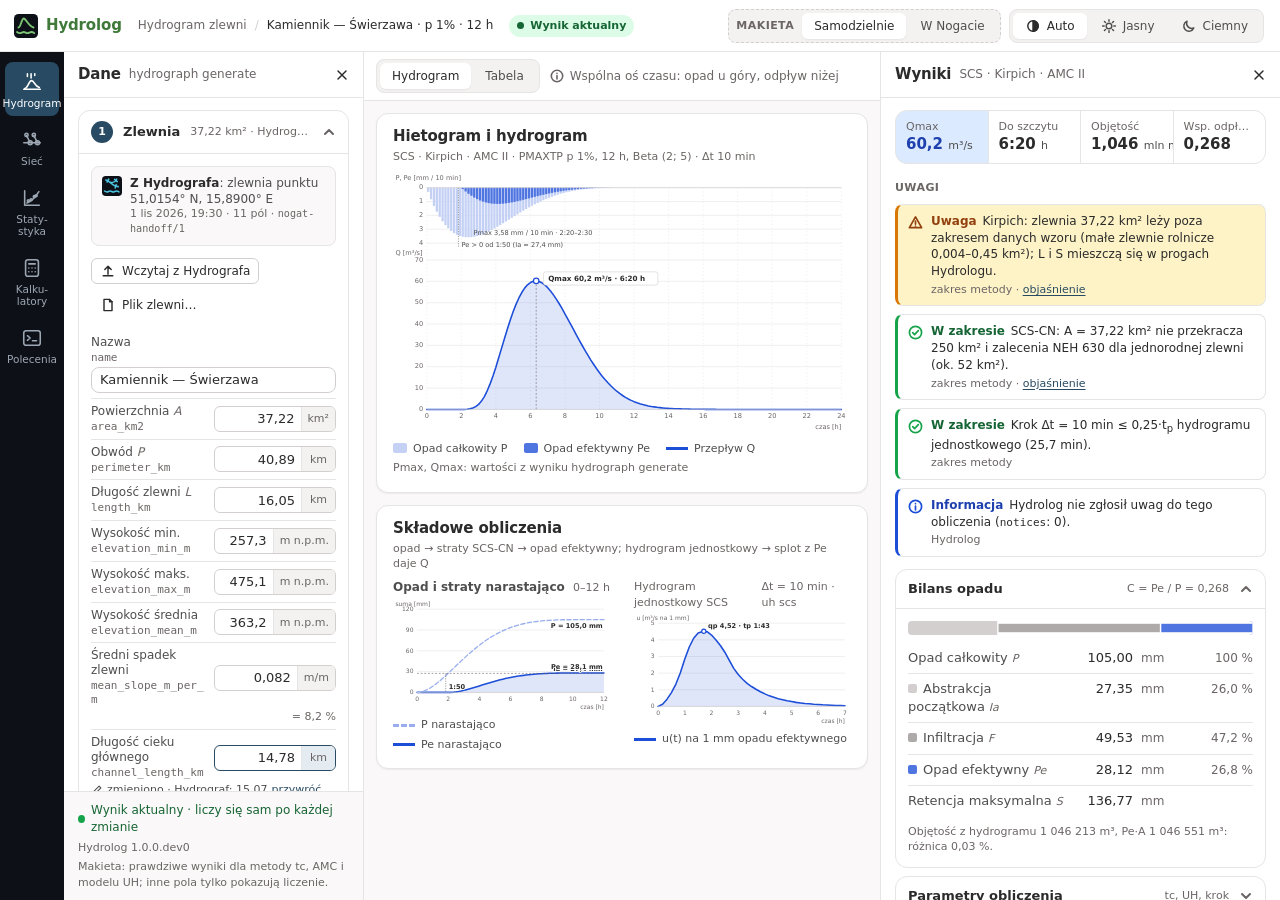
==== commit ed3473c2: "feat(design): live hydrograph results and editable network nodes in the Hydrolog mockup After the au" ====
--- a/design/mockups/hydrolog/index.html
+++ b/design/mockups/hydrolog/index.html
@@ -169,7 +169,7 @@
         <div class="panel-head">
           <span class="grip" aria-hidden="true"></span>
           <h2 id="hg-left-title">Dane</h2>
-          <span class="sub">wariant W1 · bazowy</span>
+          <span class="sub">hydrograph generate</span>
           <button class="btn ghost sm icon" type="button" data-close-panel="left" aria-label="Zamknij panel danych">
             <svg viewBox="0 0 20 20" aria-hidden="true"><path d="M5 5l10 10M15 5L5 15"/></svg>
           </button>
@@ -288,7 +288,7 @@
             </details>
 
             <details class="step" open>
-              <summary><span class="step-num">2</span><span class="title">Czas koncentracji</span><span class="meta">162,9 min · Kirpich</span><svg class="chev" viewBox="0 0 14 14" aria-hidden="true"><path d="M3 5l4 4 4-4"/></svg></summary>
+              <summary><span class="step-num">2</span><span class="title">Czas koncentracji</span><span class="meta" data-hg="tc-meta">162,9 min · Kirpich</span><svg class="chev" viewBox="0 0 14 14" aria-hidden="true"><path d="M3 5l4 4 4-4"/></svg></summary>
               <div class="step-body">
                 <div class="field">
                   <span class="label-row">
@@ -303,12 +303,12 @@
                     <option value="kerby">Kerby (spływ powierzchniowy)</option>
                     <option value="kerby_kirpich">Kerby–Kirpich (stok + koryto)</option>
                   </select>
-                  <span class="hint">Wzór Kirpicha (domyślny): z długości i spadku cieku głównego.</span>
+                  <span class="hint" data-hg="tc-hint">Wzór Kirpicha (domyślny): z długości i spadku cieku głównego.</span>
                 </div>
                 <div class="result-chip">
                   <span class="k">tc</span>
-                  <span class="v">162,9 min</span>
-                  <span class="u">= 2,72 h · L 14,78 km · S 0,0142 m/m</span>
+                  <span class="v" data-hg="tc-v">162,9 min</span>
+                  <span class="u" data-hg="tc-u">= 2,72 h</span>
                 </div>
                 <label class="check">
                   <input type="checkbox" id="hg-tcman">
@@ -421,7 +421,7 @@
             </details>
 
             <details class="step" open>
-              <summary><span class="step-num">4</span><span class="title">Straty SCS-CN</span><span class="meta">CN 65 · AMC II</span><svg class="chev" viewBox="0 0 14 14" aria-hidden="true"><path d="M3 5l4 4 4-4"/></svg></summary>
+              <summary><span class="step-num">4</span><span class="title">Straty SCS-CN</span><span class="meta" data-hg="loss-meta">CN 65 · AMC II</span><svg class="chev" viewBox="0 0 14 14" aria-hidden="true"><path d="M3 5l4 4 4-4"/></svg></summary>
               <div class="step-body">
                 <div class="form">
                   <div class="frow edited">
@@ -452,7 +452,7 @@
                     <span class="ibox"><input id="hg-lambda" type="text" inputmode="decimal" value="0,2"><span class="unit">–</span></span>
                   </div>
                 </div>
-                <div class="chips">
+                <div class="chips" data-hg="loss-chips">
                   <span class="chip">CN 65</span>
                   <span class="chip">S = 136,8 mm</span>
                   <span class="chip">Ia = λ·S = 27,4 mm</span>
@@ -461,7 +461,7 @@
             </details>
 
             <details class="step" open>
-              <summary><span class="step-num">5</span><span class="title">Model UH</span><span class="meta">SCS</span><svg class="chev" viewBox="0 0 14 14" aria-hidden="true"><path d="M3 5l4 4 4-4"/></svg></summary>
+              <summary><span class="step-num">5</span><span class="title">Model UH</span><span class="meta" data-hg="uh-meta">SCS</span><svg class="chev" viewBox="0 0 14 14" aria-hidden="true"><path d="M3 5l4 4 4-4"/></svg></summary>
               <div class="step-body">
                 <div class="field">
                   <span class="label-row">
@@ -476,12 +476,7 @@
                   </div>
                 </div>
                 <div class="pane" data-group="hg-uh" data-pane="scs">
-                  <p class="note">Bezwymiarowy hydrogram SCS; wymaga tc (krok 2: 162,9 min).</p>
-                  <div class="chips">
-                    <span class="chip">t<sub>lag</sub> = 0,6·tc = 97,8 min</span>
-                    <span class="chip">t<sub>p</sub> = 102,8 min</span>
-                    <span class="chip">q<sub>p</sub> = 4,52 m³/s na 1 mm</span>
-                  </div>
+                  <p class="note">Bezwymiarowy hydrogram SCS; wymaga tc (krok 2).</p>
                 </div>
                 <div class="pane" data-group="hg-uh" data-pane="nash" hidden>
                   <div class="form">
@@ -527,68 +522,20 @@
                   </div>
                   <p class="note">Snyder ma własny wzór na opóźnienie; nie podawaj mu tc.</p>
                 </div>
+                <div class="chips" data-hg="uh-chips">
+                  <span class="chip">t<sub>lag</sub> = 0,6·tc = 97,8 min</span>
+                  <span class="chip">t<sub>p</sub> = 102,8 min</span>
+                  <span class="chip">q<sub>p</sub> = 4,52 m³/s na 1 mm</span>
+                </div>
               </div>
             </details>
 
-            <details class="step" open>
-              <summary><span class="step-num">6</span><span class="title">Warianty</span><span class="meta">6 · 6 na wykresie</span><svg class="chev" viewBox="0 0 14 14" aria-hidden="true"><path d="M3 5l4 4 4-4"/></svg></summary>
-              <div class="step-body">
-                <ul class="variants" aria-label="Warianty obliczenia">
-                  <li class="var active">
-                    <input type="checkbox" checked data-vt="1" aria-label="Pokaż W1 na wykresie">
-                    <i class="sw-line s1" aria-hidden="true"></i>
-                    <span class="vname"><strong>W1</strong> SCS · Kirpich · AMC II<span class="vmeta">bazowy · edytowany</span></span>
-                    <span class="vq">60,2</span>
-                  </li>
-                  <li class="var">
-                    <input type="checkbox" checked data-vt="2" aria-label="Pokaż W2 na wykresie">
-                    <i class="sw-line s2" aria-hidden="true"></i>
-                    <span class="vname"><strong>W2</strong> Nash (Lutz)<span class="vmeta">uh_model, nash_n, nash_k_min</span></span>
-                    <span class="vq">40,3</span>
-                  </li>
-                  <li class="var">
-                    <input type="checkbox" checked data-vt="3" aria-label="Pokaż W3 na wykresie">
-                    <i class="sw-line s3" aria-hidden="true"></i>
-                    <span class="vname"><strong>W3</strong> Snyder<span class="vmeta">uh_model, snyder_*</span></span>
-                    <span class="vq">29,1</span>
-                  </li>
-                  <li class="var">
-                    <input type="checkbox" checked data-vt="4" aria-label="Pokaż W4 na wykresie">
-                    <i class="sw-line s4" aria-hidden="true"></i>
-                    <span class="vname"><strong>W4</strong> AMC I<span class="vmeta">amc, CN 45</span></span>
-                    <span class="vq">12,8</span>
-                  </li>
-                  <li class="var">
-                    <input type="checkbox" checked data-vt="5" aria-label="Pokaż W5 na wykresie">
-                    <i class="sw-line s5" aria-hidden="true"></i>
-                    <span class="vname"><strong>W5</strong> AMC III<span class="vmeta">amc, CN 81</span></span>
-                    <span class="vq">115,2</span>
-                  </li>
-                  <li class="var">
-                    <input type="checkbox" checked data-vt="6" aria-label="Pokaż W6 na wykresie">
-                    <i class="sw-line s6" aria-hidden="true"></i>
-                    <span class="vname"><strong>W6</strong> tc NRCS<span class="vmeta">tc_method</span></span>
-                    <span class="vq">43,0</span>
-                  </li>
-                </ul>
-                <div class="btn-row">
-                  <button class="btn sm" type="button" data-menu="menu-variant" aria-haspopup="menu" aria-expanded="false">
-                    <svg viewBox="0 0 20 20" aria-hidden="true"><path d="M10 4v12M4 10h12"/></svg>
-                    Dodaj wariant
-                  </button>
-                  <span class="muted small">Qmax w m³/s</span>
-                </div>
-              </div>
-            </details>
-
-          </div>
-        </div>
-        <div class="panel-foot">
-          <button class="btn primary" type="button" data-toast="Makieta: obliczono 6 wariantów (hydrograph generate), 0,4 s">
-            <svg viewBox="0 0 20 20" aria-hidden="true"><path d="M6 4l10 6-10 6z"/></svg>
-            Oblicz warianty
-          </button>
-          <span class="muted small">ostatnio 19:42 · Hydrolog 1.0.0.dev0</span>
+          </div>
+        </div>
+        <div class="panel-foot auto">
+          <span class="calc-state" data-hg="state"><i class="dot" aria-hidden="true"></i><span>Liczy się samo po każdej zmianie</span></span>
+          <span class="muted small">Hydrolog 1.0.0.dev0</span>
+          <p class="note mock-note">Makieta: prawdziwe wyniki dla metody tc, AMC i modelu UH; inne pola tylko pokazują liczenie.</p>
         </div>
       </aside>
       <div class="resizer r-left" role="separator" aria-orientation="vertical" aria-label="Szerokość panelu danych" aria-valuemin="260" aria-valuemax="560" aria-valuenow="300" tabindex="0"></div>
@@ -601,7 +548,6 @@
           </button>
           <div class="seg" role="radiogroup" aria-label="Widok" data-tabs="hg">
             <button type="button" role="radio" aria-checked="true" class="on" data-tab="hg-chart">Hydrogram</button>
-            <button type="button" role="radio" aria-checked="false" data-tab="hg-compare">Porównanie<span class="lbl-long"> wariantów</span></button>
             <button type="button" role="radio" aria-checked="false" data-tab="hg-table">Tabela</button>
           </div>
           <span class="hint">
@@ -612,15 +558,15 @@
             <button class="btn sm" type="button" data-open-panel="right">Wyniki</button>
           </div>
         </div>
-        <div class="view-body">
+        <div class="view-body" data-hg-res>
 
           <div class="tab-pane" data-tab-pane="hg-chart">
             <div class="card">
               <div class="card-head">
                 <h3 class="card-title" id="hg-chart-title">Hietogram i hydrogram</h3>
-                <span class="card-sub">W1 · SCS · Kirpich · AMC II · PMAXTP p 1%, 12 h, Beta (2; 5) · Δt 10 min</span>
-              </div>
-              <div class="chart wide"><svg viewBox="0 0 760 432" role="img" aria-labelledby="hg-chart-title" class="chart-svg"><g class="grid"><line x1="56" x2="744" y1="26" y2="26"/><line x1="56" x2="744" y1="49" y2="49"/><line x1="56" x2="744" y1="72" y2="72"/><line x1="56" x2="744" y1="95" y2="95"/><line x1="56" x2="744" y1="118" y2="118"/></g><g class="grid"><line x1="56" x2="744" y1="394" y2="394"/><line x1="56" x2="744" y1="358.6" y2="358.6"/><line x1="56" x2="744" y1="323.1" y2="323.1"/><line x1="56" x2="744" y1="287.7" y2="287.7"/><line x1="56" x2="744" y1="252.3" y2="252.3"/><line x1="56" x2="744" y1="216.9" y2="216.9"/><line x1="56" x2="744" y1="181.4" y2="181.4"/><line x1="56" x2="744" y1="146" y2="146"/></g><g class="grid v"><line x1="56" x2="56" y1="26" y2="394"/><line x1="113.3" x2="113.3" y1="26" y2="394"/><line x1="170.7" x2="170.7" y1="26" y2="394"/><line x1="228" x2="228" y1="26" y2="394"/><line x1="285.3" x2="285.3" y1="26" y2="394"/><line x1="342.7" x2="342.7" y1="26" y2="394"/><line x1="400" x2="400" y1="26" y2="394"/><line x1="457.3" x2="457.3" y1="26" y2="394"/><line x1="514.7" x2="514.7" y1="26" y2="394"/><line x1="572" x2="572" y1="26" y2="394"/><line x1="629.3" x2="629.3" y1="26" y2="394"/><line x1="686.7" x2="686.7" y1="26" y2="394"/><line x1="744" x2="744" y1="26" y2="394"/></g><g class="bar-p"><rect x="56.5" y="26.0" width="3.8" height="6.8"/><rect x="61.3" y="26.0" width="3.8" height="19.3"/><rect x="66.1" y="26.0" width="3.8" height="30.3"/><rect x="70.8" y="26.0" width="3.8" height="40.1"/><rect x="75.6" y="26.0" width="3.8" height="48.6"/><rect x="80.4" y="26.0" width="3.8" height="55.9"/><rect x="85.2" y="26.0" width="3.8" height="62.2"/><rect x="89.9" y="26.0" width="3.8" height="67.5"/><rect x="94.7" y="26.0" width="3.8" height="71.9"/><rect x="99.5" y="26.0" width="3.8" height="75.4"/><rect x="104.3" y="26.0" width="3.8" height="78.1"/><rect x="109.1" y="26.0" width="3.8" height="80.1"/><rect x="113.8" y="26.0" width="3.8" height="81.5"/><rect x="118.6" y="26.0" width="3.8" height="82.2"/><rect x="123.4" y="26.0" width="3.8" height="82.4"/><rect x="128.2" y="26.0" width="3.8" height="82.1"/><rect x="132.9" y="26.0" width="3.8" height="81.4"/><rect x="137.7" y="26.0" width="3.8" height="80.3"/><rect x="142.5" y="26.0" width="3.8" height="78.8"/><rect x="147.3" y="26.0" width="3.8" height="77"/><rect x="152.1" y="26.0" width="3.8" height="75"/><rect x="156.8" y="26.0" width="3.8" height="72.7"/><rect x="161.6" y="26.0" width="3.8" height="70.2"/><rect x="166.4" y="26.0" width="3.8" height="67.6"/><rect x="171.2" y="26.0" width="3.8" height="64.8"/><rect x="175.9" y="26.0" width="3.8" height="62"/><rect x="180.7" y="26.0" width="3.8" height="59.1"/><rect x="185.5" y="26.0" width="3.8" height="56.1"/><rect x="190.3" y="26.0" width="3.8" height="53.1"/><rect x="195.1" y="26.0" width="3.8" height="50"/><rect x="199.8" y="26.0" width="3.8" height="47"/><rect x="204.6" y="26.0" width="3.8" height="44.1"/><rect x="209.4" y="26.0" width="3.8" height="41.1"/><rect x="214.2" y="26.0" width="3.8" height="38.3"/><rect x="218.9" y="26.0" width="3.8" height="35.5"/><rect x="223.7" y="26.0" width="3.8" height="32.8"/><rect x="228.5" y="26.0" width="3.8" height="30.1"/><rect x="233.3" y="26.0" width="3.8" height="27.6"/><rect x="238.1" y="26.0" width="3.8" height="25.2"/><rect x="242.8" y="26.0" width="3.8" height="22.9"/><rect x="247.6" y="26.0" width="3.8" height="20.7"/><rect x="252.4" y="26.0" width="3.8" height="18.7"/><rect x="257.2" y="26.0" width="3.8" height="16.7"/><rect x="261.9" y="26.0" width="3.8" height="14.9"/><rect x="266.7" y="26.0" width="3.8" height="13.2"/><rect x="271.5" y="26.0" width="3.8" height="11.7"/><rect x="276.3" y="26.0" width="3.8" height="10.2"/><rect x="281.1" y="26.0" width="3.8" height="8.9"/><rect x="285.8" y="26.0" width="3.8" height="7.7"/><rect x="290.6" y="26.0" width="3.8" height="6.6"/><rect x="295.4" y="26.0" width="3.8" height="5.6"/><rect x="300.2" y="26.0" width="3.8" height="4.7"/><rect x="304.9" y="26.0" width="3.8" height="3.9"/><rect x="309.7" y="26.0" width="3.8" height="3.3"/><rect x="314.5" y="26.0" width="3.8" height="2.7"/><rect x="319.3" y="26.0" width="3.8" height="2.1"/><rect x="324.1" y="26.0" width="3.8" height="1.7"/><rect x="328.8" y="26.0" width="3.8" height="1.3"/><rect x="333.6" y="26.0" width="3.8" height="1"/><rect x="338.4" y="26.0" width="3.8" height="0.8"/><rect x="343.2" y="26.0" width="3.8" height="0.6"/><rect x="347.9" y="26.0" width="3.8" height="0.4"/><rect x="352.7" y="26.0" width="3.8" height="0.3"/><rect x="357.5" y="26.0" width="3.8" height="0.2"/><rect x="362.3" y="26.0" width="3.8" height="0.1"/><rect x="367.1" y="26.0" width="3.8" height="0.1"/><rect x="371.8" y="26.0" width="3.8" height="0"/><rect x="376.6" y="26.0" width="3.8" height="0"/><rect x="381.4" y="26.0" width="3.8" height="0"/><rect x="386.2" y="26.0" width="3.8" height="0"/><rect x="390.9" y="26.0" width="3.8" height="0"/><rect x="395.7" y="26.0" width="3.8" height="0"/></g><g class="bar-pe"><rect x="109.1" y="26.0" width="3.8" height="0"/><rect x="113.8" y="26.0" width="3.8" height="2.4"/><rect x="118.6" y="26.0" width="3.8" height="6.4"/><rect x="123.4" y="26.0" width="3.8" height="10.1"/><rect x="128.2" y="26.0" width="3.8" height="13.4"/><rect x="132.9" y="26.0" width="3.8" height="16.4"/><rect x="137.7" y="26.0" width="3.8" height="19.1"/><rect x="142.5" y="26.0" width="3.8" height="21.3"/><rect x="147.3" y="26.0" width="3.8" height="23.1"/><rect x="152.1" y="26.0" width="3.8" height="24.5"/><rect x="156.8" y="26.0" width="3.8" height="25.6"/><rect x="161.6" y="26.0" width="3.8" height="26.4"/><rect x="166.4" y="26.0" width="3.8" height="26.8"/><rect x="171.2" y="26.0" width="3.8" height="27"/><rect x="175.9" y="26.0" width="3.8" height="26.9"/><rect x="180.7" y="26.0" width="3.8" height="26.5"/><rect x="185.5" y="26.0" width="3.8" height="26"/><rect x="190.3" y="26.0" width="3.8" height="25.3"/><rect x="195.1" y="26.0" width="3.8" height="24.5"/><rect x="199.8" y="26.0" width="3.8" height="23.6"/><rect x="204.6" y="26.0" width="3.8" height="22.5"/><rect x="209.4" y="26.0" width="3.8" height="21.4"/><rect x="214.2" y="26.0" width="3.8" height="20.2"/><rect x="218.9" y="26.0" width="3.8" height="19"/><rect x="223.7" y="26.0" width="3.8" height="17.8"/><rect x="228.5" y="26.0" width="3.8" height="16.5"/><rect x="233.3" y="26.0" width="3.8" height="15.3"/><rect x="238.1" y="26.0" width="3.8" height="14.1"/><rect x="242.8" y="26.0" width="3.8" height="12.9"/><rect x="247.6" y="26.0" width="3.8" height="11.8"/><rect x="252.4" y="26.0" width="3.8" height="10.7"/><rect x="257.2" y="26.0" width="3.8" height="9.6"/><rect x="261.9" y="26.0" width="3.8" height="8.6"/><rect x="266.7" y="26.0" width="3.8" height="7.7"/><rect x="271.5" y="26.0" width="3.8" height="6.8"/><rect x="276.3" y="26.0" width="3.8" height="6"/><rect x="281.1" y="26.0" width="3.8" height="5.2"/><rect x="285.8" y="26.0" width="3.8" height="4.5"/><rect x="290.6" y="26.0" width="3.8" height="3.9"/><rect x="295.4" y="26.0" width="3.8" height="3.3"/><rect x="300.2" y="26.0" width="3.8" height="2.8"/><rect x="304.9" y="26.0" width="3.8" height="2.3"/><rect x="309.7" y="26.0" width="3.8" height="1.9"/><rect x="314.5" y="26.0" width="3.8" height="1.6"/><rect x="319.3" y="26.0" width="3.8" height="1.3"/><rect x="324.1" y="26.0" width="3.8" height="1"/><rect x="328.8" y="26.0" width="3.8" height="0.8"/><rect x="333.6" y="26.0" width="3.8" height="0.6"/><rect x="338.4" y="26.0" width="3.8" height="0.4"/><rect x="343.2" y="26.0" width="3.8" height="0.3"/><rect x="347.9" y="26.0" width="3.8" height="0.2"/><rect x="352.7" y="26.0" width="3.8" height="0.2"/><rect x="357.5" y="26.0" width="3.8" height="0.1"/><rect x="362.3" y="26.0" width="3.8" height="0.1"/><rect x="367.1" y="26.0" width="3.8" height="0"/><rect x="371.8" y="26.0" width="3.8" height="0"/><rect x="376.6" y="26.0" width="3.8" height="0"/><rect x="381.4" y="26.0" width="3.8" height="0"/><rect x="386.2" y="26.0" width="3.8" height="0"/><rect x="390.9" y="26.0" width="3.8" height="0"/><rect x="395.7" y="26.0" width="3.8" height="0"/></g><line class="mark-line" x1="108.6" x2="108.6" y1="26.0" y2="126.0"/><text class="note" x="113.6" y="124">Pe &gt; 0 od 1:50 (Ia = 27,4 mm)</text><text class="note" x="133.7" y="104.4">Pmax 3,58 mm / 10 min · 2:20–2:30</text><path class="q-area s1" d="M56,394 56,394 60.8,394 65.6,394 70.3,394 75.1,394 79.9,394 84.7,394 89.4,394 94.2,394 99,394 103.8,394 108.6,394 113.3,394 118.1,394 122.9,393.7 127.7,393.1 132.4,391.7 137.2,389.4 142,385.7 146.8,380.2 151.6,372.7 156.3,363.1 161.1,351.6 165.9,338.4 170.7,323.9 175.4,308.3 180.2,292.3 185,276.2 189.8,260.5 194.6,245.6 199.3,231.9 204.1,219.7 208.9,209 213.7,200 218.4,192.7 223.2,187.2 228,183.4 232.8,181.2 237.6,180.7 242.3,181.6 247.1,183.8 251.9,187.3 256.7,191.9 261.4,197.4 266.2,203.8 271,210.9 275.8,218.6 280.6,226.8 285.3,235.3 290.1,244 294.9,252.8 299.7,261.7 304.4,270.6 309.2,279.4 314,287.9 318.8,296.3 323.6,304.3 328.3,312 333.1,319.4 337.9,326.4 342.7,333 347.4,339.2 352.2,344.9 357,350.3 361.8,355.2 366.6,359.7 371.3,363.8 376.1,367.5 380.9,370.9 385.7,373.9 390.4,376.6 395.2,379 400,381.1 404.8,382.9 409.6,384.5 414.3,385.9 419.1,387.1 423.9,388.2 428.7,389.1 433.4,389.8 438.2,390.5 443,391 447.8,391.5 452.6,391.9 457.3,392.2 462.1,392.5 466.9,392.8 471.7,393 476.4,393.2 481.2,393.3 486,393.4 490.8,393.5 495.6,393.6 500.3,393.7 505.1,393.7 509.9,393.8 514.7,393.8 519.4,393.9 524.2,393.9 529,393.9 533.8,393.9 538.6,394 543.3,394 548.1,394 552.9,394 557.7,394 562.4,394 567.2,394 572,394 576.8,394 581.6,394 586.3,394 591.1,394 595.9,394 600.7,394 605.4,394 610.2,394 615,394 619.8,394 624.6,394 629.3,394 634.1,394 638.9,394 643.7,394 643.7,394 Z"/><polyline class="ser s1" points="56,394 60.8,394 65.6,394 70.3,394 75.1,394 79.9,394 84.7,394 89.4,394 94.2,394 99,394 103.8,394 108.6,394 113.3,394 118.1,394 122.9,393.7 127.7,393.1 132.4,391.7 137.2,389.4 142,385.7 146.8,380.2 151.6,372.7 156.3,363.1 161.1,351.6 165.9,338.4 170.7,323.9 175.4,308.3 180.2,292.3 185,276.2 189.8,260.5 194.6,245.6 199.3,231.9 204.1,219.7 208.9,209 213.7,200 218.4,192.7 223.2,187.2 228,183.4 232.8,181.2 237.6,180.7 242.3,181.6 247.1,183.8 251.9,187.3 256.7,191.9 261.4,197.4 266.2,203.8 271,210.9 275.8,218.6 280.6,226.8 285.3,235.3 290.1,244 294.9,252.8 299.7,261.7 304.4,270.6 309.2,279.4 314,287.9 318.8,296.3 323.6,304.3 328.3,312 333.1,319.4 337.9,326.4 342.7,333 347.4,339.2 352.2,344.9 357,350.3 361.8,355.2 366.6,359.7 371.3,363.8 376.1,367.5 380.9,370.9 385.7,373.9 390.4,376.6 395.2,379 400,381.1 404.8,382.9 409.6,384.5 414.3,385.9 419.1,387.1 423.9,388.2 428.7,389.1 433.4,389.8 438.2,390.5 443,391 447.8,391.5 452.6,391.9 457.3,392.2 462.1,392.5 466.9,392.8 471.7,393 476.4,393.2 481.2,393.3 486,393.4 490.8,393.5 495.6,393.6 500.3,393.7 505.1,393.7 509.9,393.8 514.7,393.8 519.4,393.9 524.2,393.9 529,393.9 533.8,393.9 538.6,394 543.3,394 548.1,394 552.9,394 557.7,394 562.4,394 567.2,394 572,394 576.8,394 581.6,394 586.3,394 591.1,394 595.9,394 600.7,394 605.4,394 610.2,394 615,394 619.8,394 624.6,394 629.3,394 634.1,394 638.9,394 643.7,394"/><line class="peak-line" x1="237.6" x2="237.6" y1="180.7" y2="394.0"/><circle class="peak-dot s1" cx="237.6" cy="180.7" r="4.5"/><rect class="peak-box" x="249.6" y="165.7" width="190" height="22" rx="4"/><text class="peak-label" x="257.6" y="180.7">Qmax 60,2 m³/s · 6:20 h</text><line class="axis" x1="56.0" x2="744.0" y1="26.0" y2="26.0"/><line class="axis" x1="56.0" x2="744.0" y1="394.0" y2="394.0"/><text class="tick" x="50.0" y="29" text-anchor="end">0</text><text class="tick" x="50.0" y="52" text-anchor="end">1</text><text class="tick" x="50.0" y="75" text-anchor="end">2</text><text class="tick" x="50.0" y="98" text-anchor="end">3</text><text class="tick" x="50.0" y="121" text-anchor="end">4</text><text class="tick" x="50.0" y="397" text-anchor="end">0</text><text class="tick" x="50.0" y="361.6" text-anchor="end">10</text><text class="tick" x="50.0" y="326.1" text-anchor="end">20</text><text class="tick" x="50.0" y="290.7" text-anchor="end">30</text><text class="tick" x="50.0" y="255.3" text-anchor="end">40</text><text class="tick" x="50.0" y="219.9" text-anchor="end">50</text><text class="tick" x="50.0" y="184.4" text-anchor="end">60</text><text class="tick" x="50.0" y="149" text-anchor="end">70</text><text class="tick" x="56" y="409.0" text-anchor="middle">0</text><text class="tick" x="113.3" y="409.0" text-anchor="middle">2</text><text class="tick" x="170.7" y="409.0" text-anchor="middle">4</text><text class="tick" x="228" y="409.0" text-anchor="middle">6</text><text class="tick" x="285.3" y="409.0" text-anchor="middle">8</text><text class="tick" x="342.7" y="409.0" text-anchor="middle">10</text><text class="tick" x="400" y="409.0" text-anchor="middle">12</text><text class="tick" x="457.3" y="409.0" text-anchor="middle">14</text><text class="tick" x="514.7" y="409.0" text-anchor="middle">16</text><text class="tick" x="572" y="409.0" text-anchor="middle">18</text><text class="tick" x="629.3" y="409.0" text-anchor="middle">20</text><text class="tick" x="686.7" y="409.0" text-anchor="middle">22</text><text class="tick" x="744" y="409.0" text-anchor="middle">24</text><text class="axis-label" x="744.0" y="426.0" text-anchor="end">czas [h]</text><text class="axis-label" x="4" y="14">P, Pe [mm / 10 min]</text><text class="axis-label" x="4" y="138.0">Q [m³/s]</text></svg></div>
+                <span class="card-sub" data-hg="chart-sub">SCS · Kirpich · AMC II · PMAXTP p 1%, 12 h, Beta (2; 5) · Δt 10 min</span>
+              </div>
+              <div class="chart wide" data-hg="chart-main"></div>
               <div class="chart-legend">
                 <span><i class="sw bar-p"></i>Opad całkowity P</span>
                 <span><i class="sw bar-pe"></i>Opad efektywny Pe</span>
@@ -636,15 +582,15 @@
               <div class="duo">
                 <div class="chart">
                   <div class="chart-title" id="hg-cum-title">Opad i straty narastająco <span>0–12 h</span></div>
-                  <svg viewBox="0 0 360 178" role="img" aria-labelledby="hg-cum-title"><g class="grid"><line x1="40" x2="350" y1="150" y2="150"/><line x1="40" x2="350" y1="115.5" y2="115.5"/><line x1="40" x2="350" y1="81" y2="81"/><line x1="40" x2="350" y1="46.5" y2="46.5"/><line x1="40" x2="350" y1="12" y2="12"/></g><path class="q-area s1" d="M40,150 40,150 44.3,150 48.6,150 52.9,150 57.2,150 61.5,150 65.8,150 70.1,150 74.4,150 78.8,150 83.1,150 87.4,150 91.7,150 96,149.9 100.3,149.6 104.6,149.1 108.9,148.4 113.2,147.6 117.5,146.6 121.8,145.5 126.1,144.4 130.4,143.2 134.7,141.9 139,140.6 143.3,139.2 147.6,137.9 151.9,136.5 156.2,135.2 160.6,133.9 164.9,132.6 169.2,131.4 173.5,130.2 177.8,129.1 182.1,128 186.4,127 190.7,126.1 195,125.2 199.3,124.4 203.6,123.6 207.9,122.9 212.2,122.2 216.5,121.7 220.8,121.1 225.1,120.6 229.4,120.2 233.8,119.8 238.1,119.5 242.4,119.2 246.7,118.9 251,118.7 255.3,118.5 259.6,118.3 263.9,118.2 268.2,118.1 272.5,118 276.8,117.9 281.1,117.9 285.4,117.8 289.7,117.8 294,117.7 298.3,117.7 302.6,117.7 306.9,117.7 311.2,117.7 315.6,117.7 319.9,117.7 324.2,117.7 328.5,117.7 332.8,117.7 337.1,117.7 341.4,117.7 345.7,117.7 350,117.7 350,150 Z"/><polyline class="ser s1" points="40,150 44.3,150 48.6,150 52.9,150 57.2,150 61.5,150 65.8,150 70.1,150 74.4,150 78.8,150 83.1,150 87.4,150 91.7,150 96,149.9 100.3,149.6 104.6,149.1 108.9,148.4 113.2,147.6 117.5,146.6 121.8,145.5 126.1,144.4 130.4,143.2 134.7,141.9 139,140.6 143.3,139.2 147.6,137.9 151.9,136.5 156.2,135.2 160.6,133.9 164.9,132.6 169.2,131.4 173.5,130.2 177.8,129.1 182.1,128 186.4,127 190.7,126.1 195,125.2 199.3,124.4 203.6,123.6 207.9,122.9 212.2,122.2 216.5,121.7 220.8,121.1 225.1,120.6 229.4,120.2 233.8,119.8 238.1,119.5 242.4,119.2 246.7,118.9 251,118.7 255.3,118.5 259.6,118.3 263.9,118.2 268.2,118.1 272.5,118 276.8,117.9 281.1,117.9 285.4,117.8 289.7,117.8 294,117.7 298.3,117.7 302.6,117.7 306.9,117.7 311.2,117.7 315.6,117.7 319.9,117.7 324.2,117.7 328.5,117.7 332.8,117.7 337.1,117.7 341.4,117.7 345.7,117.7 350,117.7"/><polyline class="ser s4" points="40,150 44.3,149.7 48.6,148.7 52.9,147.2 57.2,145.2 61.5,142.7 65.8,140 70.1,136.8 74.4,133.5 78.8,129.9 83.1,126.1 87.4,122.2 91.7,118.2 96,114.1 100.3,110 104.6,105.9 108.9,101.8 113.2,97.7 117.5,93.7 121.8,89.8 126.1,85.9 130.4,82.2 134.7,78.5 139,75 143.3,71.6 147.6,68.4 151.9,65.3 156.2,62.3 160.6,59.5 164.9,56.9 169.2,54.4 173.5,52 177.8,49.8 182.1,47.8 186.4,45.9 190.7,44.1 195,42.4 199.3,40.9 203.6,39.6 207.9,38.3 212.2,37.2 216.5,36.1 220.8,35.2 225.1,34.3 229.4,33.6 233.8,32.9 238.1,32.4 242.4,31.8 246.7,31.4 251,31 255.3,30.7 259.6,30.4 263.9,30.2 268.2,30 272.5,29.8 276.8,29.7 281.1,29.6 285.4,29.5 289.7,29.4 294,29.4 298.3,29.3 302.6,29.3 306.9,29.3 311.2,29.3 315.6,29.3 319.9,29.3 324.2,29.3 328.5,29.3 332.8,29.3 337.1,29.3 341.4,29.3 345.7,29.3 350,29.3"/><line class="peak-line" x1="40.0" x2="350.0" y1="118.5" y2="118.5"/><text class="peak-tag" x="348.0" y="114.5" text-anchor="end">Ia = 27,4 mm</text><line class="mark-line" x1="87.4" x2="87.4" y1="118.5" y2="150.0"/><text class="peak-tag" x="92.4" y="144.0">1:50</text><text class="peak-tag" x="348.0" y="43.3" text-anchor="end">P = 105,0 mm</text><text class="peak-tag" x="348.0" y="111.7" text-anchor="end">Pe = 28,1 mm</text><line class="axis" x1="40.0" x2="350.0" y1="150.0" y2="150.0"/><text class="tick" x="34.0" y="153" text-anchor="end">0</text><text class="tick" x="34.0" y="118.5" text-anchor="end">30</text><text class="tick" x="34.0" y="84" text-anchor="end">60</text><text class="tick" x="34.0" y="49.5" text-anchor="end">90</text><text class="tick" x="34.0" y="15" text-anchor="end">120</text><text class="tick" x="40" y="164" text-anchor="middle">0</text><text class="tick" x="91.7" y="164" text-anchor="middle">2</text><text class="tick" x="143.3" y="164" text-anchor="middle">4</text><text class="tick" x="195" y="164" text-anchor="middle">6</text><text class="tick" x="246.7" y="164" text-anchor="middle">8</text><text class="tick" x="298.3" y="164" text-anchor="middle">10</text><text class="tick" x="350" y="164" text-anchor="middle">12</text><text class="axis-label" x="350.0" y="177" text-anchor="end">czas [h]</text><text class="axis-label" x="4" y="6">suma [mm]</text></svg>
+                  <div data-hg="chart-cum"></div>
                   <div class="chart-legend">
                     <span><i class="sw-line s4"></i>P narastająco</span>
                     <span><i class="sw-line s1"></i>Pe narastająco</span>
                   </div>
                 </div>
                 <div class="chart">
-                  <div class="chart-title" id="hg-uh-title">Hydrogram jednostkowy SCS <span>Δt = 10 min · uh scs</span></div>
-                  <svg viewBox="0 0 360 178" role="img" aria-labelledby="hg-uh-title"><g class="grid"><line x1="40" x2="350" y1="150" y2="150"/><line x1="40" x2="350" y1="122.4" y2="122.4"/><line x1="40" x2="350" y1="94.8" y2="94.8"/><line x1="40" x2="350" y1="67.2" y2="67.2"/><line x1="40" x2="350" y1="39.6" y2="39.6"/><line x1="40" x2="350" y1="12" y2="12"/></g><path class="q-area s1" d="M40,150 40,150 45.7,146.4 51.5,138 57.2,127.2 63,112.9 68.7,94 74.4,71.5 80.2,51.4 85.9,36.9 91.7,28.3 97.4,25.6 103.1,26.1 108.9,31.6 114.6,39.7 120.4,48.9 126.1,60.1 131.9,73.7 137.6,86.9 143.3,97.1 149.1,105 154.8,111.7 160.6,117.1 166.3,121.5 172,125.6 177.8,129.2 183.5,132.5 189.3,134.9 195,137.2 200.7,139 206.5,140.7 212.2,142 218,143.3 223.7,144.2 229.4,145.1 235.2,145.8 240.9,146.4 246.7,146.9 252.4,147.4 258.1,147.7 263.9,148.1 269.6,148.4 275.4,148.6 281.1,148.8 286.9,148.9 292.6,149 298.3,149.2 304.1,149.3 309.8,149.5 315.6,149.6 321.3,149.7 327,149.8 332.8,150 338.5,150 338.5,150 Z"/><polyline class="ser s1" points="40,150 45.7,146.4 51.5,138 57.2,127.2 63,112.9 68.7,94 74.4,71.5 80.2,51.4 85.9,36.9 91.7,28.3 97.4,25.6 103.1,26.1 108.9,31.6 114.6,39.7 120.4,48.9 126.1,60.1 131.9,73.7 137.6,86.9 143.3,97.1 149.1,105 154.8,111.7 160.6,117.1 166.3,121.5 172,125.6 177.8,129.2 183.5,132.5 189.3,134.9 195,137.2 200.7,139 206.5,140.7 212.2,142 218,143.3 223.7,144.2 229.4,145.1 235.2,145.8 240.9,146.4 246.7,146.9 252.4,147.4 258.1,147.7 263.9,148.1 269.6,148.4 275.4,148.6 281.1,148.8 286.9,148.9 292.6,149 298.3,149.2 304.1,149.3 309.8,149.5 315.6,149.6 321.3,149.7 327,149.8 332.8,150 338.5,150"/><circle class="peak-dot s1" cx="99" cy="25.2" r="3.5"/><text class="peak-tag" x="106" y="20.2">qp 4,52 · tp 1:43</text><line class="axis" x1="40.0" x2="350.0" y1="150.0" y2="150.0"/><text class="tick" x="34.0" y="153" text-anchor="end">0</text><text class="tick" x="34.0" y="125.4" text-anchor="end">1</text><text class="tick" x="34.0" y="97.8" text-anchor="end">2</text><text class="tick" x="34.0" y="70.2" text-anchor="end">3</text><text class="tick" x="34.0" y="42.6" text-anchor="end">4</text><text class="tick" x="34.0" y="15" text-anchor="end">5</text><text class="tick" x="40" y="164" text-anchor="middle">0</text><text class="tick" x="74.4" y="164" text-anchor="middle">1</text><text class="tick" x="108.9" y="164" text-anchor="middle">2</text><text class="tick" x="143.3" y="164" text-anchor="middle">3</text><text class="tick" x="177.8" y="164" text-anchor="middle">4</text><text class="tick" x="212.2" y="164" text-anchor="middle">5</text><text class="tick" x="246.7" y="164" text-anchor="middle">6</text><text class="tick" x="281.1" y="164" text-anchor="middle">7</text><text class="tick" x="315.6" y="164" text-anchor="middle">8</text><text class="tick" x="350" y="164" text-anchor="middle">9</text><text class="axis-label" x="350.0" y="177" text-anchor="end">czas [h]</text><text class="axis-label" x="4" y="6">u [m³/s na 1 mm]</text></svg>
+                  <div class="chart-title" id="hg-uh-title"><span class="ct" data-hg="uh-title">Hydrogram jednostkowy SCS</span> <span>Δt = 10 min · <span data-hg="uh-cmd">uh scs</span></span></div>
+                  <div data-hg="chart-uh"></div>
                   <div class="chart-legend">
                     <span><i class="sw-line s1"></i>u(t) na 1 mm opadu efektywnego</span>
                   </div>
@@ -652,54 +598,21 @@
               </div>
             </div>
           </div>
-
-          <div class="tab-pane" data-tab-pane="hg-compare" hidden>
-            <div class="card">
-              <div class="card-head">
-                <h3 class="card-title" id="hg-cmp-title">Porównanie wariantów</h3>
-                <span class="card-sub">Ten sam opad (P = 105,0 mm); W4 i W5 mają inny opad efektywny</span>
-              </div>
-              <div class="chart wide"><svg viewBox="0 0 760 432" role="img" aria-labelledby="hg-cmp-title" class="chart-svg"><g class="grid"><line x1="56" x2="744" y1="26" y2="26"/><line x1="56" x2="744" y1="50" y2="50"/><line x1="56" x2="744" y1="74" y2="74"/></g><g class="grid"><line x1="56" x2="744" y1="394" y2="394"/><line x1="56" x2="744" y1="345" y2="345"/><line x1="56" x2="744" y1="296" y2="296"/><line x1="56" x2="744" y1="247" y2="247"/><line x1="56" x2="744" y1="198" y2="198"/><line x1="56" x2="744" y1="149" y2="149"/><line x1="56" x2="744" y1="100" y2="100"/></g><g class="grid v"><line x1="56" x2="56" y1="26" y2="394"/><line x1="113.3" x2="113.3" y1="26" y2="394"/><line x1="170.7" x2="170.7" y1="26" y2="394"/><line x1="228" x2="228" y1="26" y2="394"/><line x1="285.3" x2="285.3" y1="26" y2="394"/><line x1="342.7" x2="342.7" y1="26" y2="394"/><line x1="400" x2="400" y1="26" y2="394"/><line x1="457.3" x2="457.3" y1="26" y2="394"/><line x1="514.7" x2="514.7" y1="26" y2="394"/><line x1="572" x2="572" y1="26" y2="394"/><line x1="629.3" x2="629.3" y1="26" y2="394"/><line x1="686.7" x2="686.7" y1="26" y2="394"/><line x1="744" x2="744" y1="26" y2="394"/></g><g class="bar-p"><rect x="56.5" y="26.0" width="3.8" height="3.5"/><rect x="61.3" y="26.0" width="3.8" height="10.1"/><rect x="66.1" y="26.0" width="3.8" height="15.8"/><rect x="70.8" y="26.0" width="3.8" height="20.9"/><rect x="75.6" y="26.0" width="3.8" height="25.3"/><rect x="80.4" y="26.0" width="3.8" height="29.2"/><rect x="85.2" y="26.0" width="3.8" height="32.5"/><rect x="89.9" y="26.0" width="3.8" height="35.2"/><rect x="94.7" y="26.0" width="3.8" height="37.5"/><rect x="99.5" y="26.0" width="3.8" height="39.3"/><rect x="104.3" y="26.0" width="3.8" height="40.7"/><rect x="109.1" y="26.0" width="3.8" height="41.8"/><rect x="113.8" y="26.0" width="3.8" height="42.5"/><rect x="118.6" y="26.0" width="3.8" height="42.9"/><rect x="123.4" y="26.0" width="3.8" height="43"/><rect x="128.2" y="26.0" width="3.8" height="42.8"/><rect x="132.9" y="26.0" width="3.8" height="42.5"/><rect x="137.7" y="26.0" width="3.8" height="41.9"/><rect x="142.5" y="26.0" width="3.8" height="41.1"/><rect x="147.3" y="26.0" width="3.8" height="40.2"/><rect x="152.1" y="26.0" width="3.8" height="39.1"/><rect x="156.8" y="26.0" width="3.8" height="37.9"/><rect x="161.6" y="26.0" width="3.8" height="36.6"/><rect x="166.4" y="26.0" width="3.8" height="35.3"/><rect x="171.2" y="26.0" width="3.8" height="33.8"/><rect x="175.9" y="26.0" width="3.8" height="32.3"/><rect x="180.7" y="26.0" width="3.8" height="30.8"/><rect x="185.5" y="26.0" width="3.8" height="29.3"/><rect x="190.3" y="26.0" width="3.8" height="27.7"/><rect x="195.1" y="26.0" width="3.8" height="26.1"/><rect x="199.8" y="26.0" width="3.8" height="24.5"/><rect x="204.6" y="26.0" width="3.8" height="23"/><rect x="209.4" y="26.0" width="3.8" height="21.5"/><rect x="214.2" y="26.0" width="3.8" height="20"/><rect x="218.9" y="26.0" width="3.8" height="18.5"/><rect x="223.7" y="26.0" width="3.8" height="17.1"/><rect x="228.5" y="26.0" width="3.8" height="15.7"/><rect x="233.3" y="26.0" width="3.8" height="14.4"/><rect x="238.1" y="26.0" width="3.8" height="13.2"/><rect x="242.8" y="26.0" width="3.8" height="12"/><rect x="247.6" y="26.0" width="3.8" height="10.8"/><rect x="252.4" y="26.0" width="3.8" height="9.7"/><rect x="257.2" y="26.0" width="3.8" height="8.7"/><rect x="261.9" y="26.0" width="3.8" height="7.8"/><rect x="266.7" y="26.0" width="3.8" height="6.9"/><rect x="271.5" y="26.0" width="3.8" height="6.1"/><rect x="276.3" y="26.0" width="3.8" height="5.3"/><rect x="281.1" y="26.0" width="3.8" height="4.6"/><rect x="285.8" y="26.0" width="3.8" height="4"/><rect x="290.6" y="26.0" width="3.8" height="3.4"/><rect x="295.4" y="26.0" width="3.8" height="2.9"/><rect x="300.2" y="26.0" width="3.8" height="2.5"/><rect x="304.9" y="26.0" width="3.8" height="2.1"/><rect x="309.7" y="26.0" width="3.8" height="1.7"/><rect x="314.5" y="26.0" width="3.8" height="1.4"/><rect x="319.3" y="26.0" width="3.8" height="1.1"/><rect x="324.1" y="26.0" width="3.8" height="0.9"/><rect x="328.8" y="26.0" width="3.8" height="0.7"/><rect x="333.6" y="26.0" width="3.8" height="0.5"/><rect x="338.4" y="26.0" width="3.8" height="0.4"/><rect x="343.2" y="26.0" width="3.8" height="0.3"/><rect x="347.9" y="26.0" width="3.8" height="0.2"/><rect x="352.7" y="26.0" width="3.8" height="0.1"/><rect x="357.5" y="26.0" width="3.8" height="0.1"/><rect x="362.3" y="26.0" width="3.8" height="0.1"/><rect x="367.1" y="26.0" width="3.8" height="0"/><rect x="371.8" y="26.0" width="3.8" height="0"/><rect x="376.6" y="26.0" width="3.8" height="0"/><rect x="381.4" y="26.0" width="3.8" height="0"/><rect x="386.2" y="26.0" width="3.8" height="0"/><rect x="390.9" y="26.0" width="3.8" height="0"/><rect x="395.7" y="26.0" width="3.8" height="0"/></g><path class="q-area s1" data-v="1" d="M56,394 56,394 60.8,394 65.6,394 70.3,394 75.1,394 79.9,394 84.7,394 89.4,394 94.2,394 99,394 103.8,394 108.6,394 113.3,394 118.1,394 122.9,393.8 127.7,393.4 132.4,392.4 137.2,390.8 142,388.2 146.8,384.4 151.6,379.2 156.3,372.6 161.1,364.7 165.9,355.6 170.7,345.5 175.4,334.8 180.2,323.7 185,312.5 189.8,301.7 194.6,291.4 199.3,281.9 204.1,273.4 208.9,266 213.7,259.8 218.4,254.8 223.2,251 228,248.4 232.8,246.9 237.6,246.5 242.3,247.1 247.1,248.6 251.9,251.1 256.7,254.2 261.4,258.1 266.2,262.5 271,267.4 275.8,272.7 280.6,278.4 285.3,284.2 290.1,290.3 294.9,296.4 299.7,302.5 304.4,308.7 309.2,314.7 314,320.7 318.8,326.4 323.6,332 328.3,337.3 333.1,342.4 337.9,347.3 342.7,351.8 347.4,356.1 352.2,360.1 357,363.7 361.8,367.2 366.6,370.3 371.3,373.1 376.1,375.7 380.9,378 385.7,380.1 390.4,382 395.2,383.6 400,385.1 404.8,386.3 409.6,387.5 414.3,388.4 419.1,389.3 423.9,390 428.7,390.6 433.4,391.1 438.2,391.6 443,392 447.8,392.3 452.6,392.6 457.3,392.8 462.1,393 466.9,393.2 471.7,393.3 476.4,393.4 481.2,393.5 486,393.6 490.8,393.7 495.6,393.7 500.3,393.8 505.1,393.8 509.9,393.9 514.7,393.9 519.4,393.9 524.2,393.9 529,393.9 533.8,394 538.6,394 543.3,394 548.1,394 552.9,394 557.7,394 562.4,394 567.2,394 572,394 576.8,394 581.6,394 586.3,394 591.1,394 595.9,394 600.7,394 605.4,394 610.2,394 615,394 619.8,394 624.6,394 629.3,394 634.1,394 638.9,394 643.7,394 643.7,394 Z"/><polyline class="ser s4" data-v="4" points="56,394 60.8,394 65.6,394 70.3,394 75.1,394 79.9,394 84.7,394 89.4,394 94.2,394 99,394 103.8,394 108.6,394 113.3,394 118.1,394 122.9,394 127.7,394 132.4,394 137.2,394 142,394 146.8,394 151.6,394 156.3,394 161.1,394 165.9,394 170.7,393.9 175.4,393.8 180.2,393.5 185,393.1 189.8,392.3 194.6,391.2 199.3,389.7 204.1,387.9 208.9,385.8 213.7,383.4 218.4,380.8 223.2,378.1 228,375.5 232.8,372.9 237.6,370.5 242.3,368.4 247.1,366.6 251.9,365.1 256.7,364 261.4,363.2 266.2,362.8 271,362.7 275.8,362.8 280.6,363.3 285.3,363.9 290.1,364.8 294.9,365.8 299.7,367 304.4,368.3 309.2,369.7 314,371.2 318.8,372.7 323.6,374.2 328.3,375.7 333.1,377.2 337.9,378.6 342.7,380 347.4,381.3 352.2,382.6 357,383.8 361.8,384.9 366.6,385.9 371.3,386.8 376.1,387.7 380.9,388.5 385.7,389.2 390.4,389.8 395.2,390.4 400,390.9 404.8,391.3 409.6,391.7 414.3,392 419.1,392.3 423.9,392.6 428.7,392.8 433.4,393 438.2,393.1 443,393.3 447.8,393.4 452.6,393.5 457.3,393.6 462.1,393.6 466.9,393.7 471.7,393.7 476.4,393.8 481.2,393.8 486,393.9 490.8,393.9 495.6,393.9 500.3,393.9 505.1,393.9 509.9,393.9 514.7,394 519.4,394 524.2,394 529,394 533.8,394 538.6,394 543.3,394 548.1,394 552.9,394 557.7,394 562.4,394 567.2,394 572,394 576.8,394 581.6,394 586.3,394 591.1,394 595.9,394 600.7,394 605.4,394 610.2,394 615,394 619.8,394 624.6,394 629.3,394 634.1,394 638.9,394 643.7,394"/><polyline class="ser s3" data-v="3" points="56,394 60.8,394 65.6,394 70.3,394 75.1,394 79.9,394 84.7,394 89.4,394 94.2,394 99,394 103.8,394 108.6,394 113.3,394 118.1,394 122.9,394 127.7,394 132.4,394 137.2,393.9 142,393.9 146.8,393.7 151.6,393.6 156.3,393.3 161.1,393 165.9,392.5 170.7,392 175.4,391.3 180.2,390.5 185,389.6 189.8,388.5 194.6,387.2 199.3,385.8 204.1,384.3 208.9,382.6 213.7,380.7 218.4,378.7 223.2,376.7 228,374.4 232.8,372.1 237.6,369.7 242.3,367.3 247.1,364.8 251.9,362.2 256.7,359.6 261.4,357 266.2,354.4 271,351.9 275.8,349.4 280.6,346.9 285.3,344.5 290.1,342.2 294.9,340 299.7,337.9 304.4,335.9 309.2,334 314,332.3 318.8,330.7 323.6,329.2 328.3,327.9 333.1,326.7 337.9,325.7 342.7,324.8 347.4,324.1 352.2,323.5 357,323.1 361.8,322.8 366.6,322.6 371.3,322.6 376.1,322.7 380.9,323 385.7,323.3 390.4,323.8 395.2,324.3 400,325 404.8,325.8 409.6,326.6 414.3,327.5 419.1,328.5 423.9,329.6 428.7,330.7 433.4,331.9 438.2,333.1 443,334.4 447.8,335.7 452.6,337 457.3,338.3 462.1,339.7 466.9,341.1 471.7,342.5 476.4,343.9 481.2,345.3 486,346.7 490.8,348.1 495.6,349.5 500.3,350.9 505.1,352.2 509.9,353.6 514.7,354.9 519.4,356.3 524.2,357.6 529,358.8 533.8,360.1 538.6,361.3 543.3,362.5 548.1,363.7 552.9,364.8 557.7,365.9 562.4,367 567.2,368.1 572,369.1 576.8,370.1 581.6,371.1 586.3,372 591.1,372.9 595.9,373.8 600.7,374.7 605.4,375.5 610.2,376.3 615,377 619.8,377.8 624.6,378.5 629.3,379.2 634.1,379.9 638.9,380.5 643.7,381.1 648.4,381.7 653.2,382.3 658,382.8 662.8,383.3 667.6,383.8 672.3,384.3 677.1,384.8 681.9,385.3 686.7,385.7 691.4,386.2 696.2,386.7 701,387.1 705.8,387.6 710.6,388 715.3,388.4 720.1,388.9 724.9,389.3 729.7,389.6 734.4,390 739.2,390.3 744,390.7"/><polyline class="ser s2" data-v="2" points="56,394 60.8,394 65.6,394 70.3,394 75.1,394 79.9,394 84.7,394 89.4,394 94.2,394 99,394 103.8,394 108.6,394 113.3,394 118.1,394 122.9,394 127.7,394 132.4,393.9 137.2,393.7 142,393.5 146.8,393 151.6,392.4 156.3,391.5 161.1,390.3 165.9,388.8 170.7,387 175.4,384.8 180.2,382.2 185,379.3 189.8,376 194.6,372.5 199.3,368.6 204.1,364.5 208.9,360.2 213.7,355.7 218.4,351.1 223.2,346.5 228,341.8 232.8,337.1 237.6,332.6 242.3,328.1 247.1,323.8 251.9,319.8 256.7,315.9 261.4,312.4 266.2,309.1 271,306.2 275.8,303.6 280.6,301.3 285.3,299.4 290.1,297.9 294.9,296.7 299.7,295.9 304.4,295.4 309.2,295.3 314,295.5 318.8,296.1 323.6,296.9 328.3,298 333.1,299.4 337.9,301.1 342.7,302.9 347.4,304.9 352.2,307.2 357,309.5 361.8,312 366.6,314.6 371.3,317.3 376.1,320.1 380.9,322.9 385.7,325.7 390.4,328.6 395.2,331.4 400,334.2 404.8,337 409.6,339.8 414.3,342.5 419.1,345.2 423.9,347.7 428.7,350.2 433.4,352.7 438.2,355 443,357.3 447.8,359.5 452.6,361.6 457.3,363.5 462.1,365.5 466.9,367.3 471.7,369 476.4,370.6 481.2,372.2 486,373.7 490.8,375 495.6,376.4 500.3,377.6 505.1,378.7 509.9,379.8 514.7,380.9 519.4,381.8 524.2,382.7 529,383.5 533.8,384.3 538.6,385.1 543.3,385.7 548.1,386.4 552.9,387 557.7,387.5 562.4,388 567.2,388.5 572,388.9 576.8,389.3 581.6,389.7 586.3,390 591.1,390.4 595.9,390.7 600.7,390.9 605.4,391.2 610.2,391.4 615,391.6 619.8,391.8 624.6,392 629.3,392.2 634.1,392.3 638.9,392.5 643.7,392.6 648.4,392.7 653.2,392.8 658,392.9 662.8,393 667.6,393.1 672.3,393.2 677.1,393.3 681.9,393.3 686.7,393.4 691.4,393.4 696.2,393.5 701,393.5 705.8,393.6 710.6,393.6 715.3,393.7 720.1,393.7 724.9,393.7 729.7,393.7 734.4,393.8 739.2,393.8 744,393.8"/><polyline class="ser s6" data-v="6" points="56,394 60.8,394 65.6,394 70.3,394 75.1,394 79.9,394 84.7,394 89.4,394 94.2,394 99,394 103.8,394 108.6,394 113.3,394 118.1,394 122.9,394 127.7,393.9 132.4,393.8 137.2,393.6 142,393.3 146.8,392.9 151.6,392.3 156.3,391.5 161.1,390.5 165.9,389.2 170.7,387.7 175.4,385.8 180.2,383.6 185,381 189.8,378 194.6,374.6 199.3,370.9 204.1,366.8 208.9,362.4 213.7,357.7 218.4,352.8 223.2,347.8 228,342.7 232.8,337.5 237.6,332.3 242.3,327.2 247.1,322.3 251.9,317.5 256.7,313 261.4,308.8 266.2,304.8 271,301.3 275.8,298.1 280.6,295.4 285.3,293.1 290.1,291.3 294.9,289.9 299.7,289 304.4,288.6 309.2,288.7 314,289.2 318.8,290.1 323.6,291.3 328.3,293 333.1,294.9 337.9,297.1 342.7,299.6 347.4,302.3 352.2,305.2 357,308.2 361.8,311.3 366.6,314.5 371.3,317.7 376.1,321 380.9,324.3 385.7,327.6 390.4,330.9 395.2,334.1 400,337.3 404.8,340.4 409.6,343.4 414.3,346.2 419.1,349 423.9,351.7 428.7,354.3 433.4,356.7 438.2,359.1 443,361.3 447.8,363.4 452.6,365.4 457.3,367.3 462.1,369 466.9,370.7 471.7,372.3 476.4,373.7 481.2,375.1 486,376.4 490.8,377.6 495.6,378.7 500.3,379.7 505.1,380.7 509.9,381.6 514.7,382.4 519.4,383.2 524.2,384 529,384.6 533.8,385.3 538.6,385.9 543.3,386.4 548.1,386.9 552.9,387.4 557.7,387.9 562.4,388.3 567.2,388.7 572,389 576.8,389.4 581.6,389.7 586.3,390 591.1,390.2 595.9,390.5 600.7,390.7 605.4,390.9 610.2,391.1 615,391.3 619.8,391.5 624.6,391.7 629.3,391.8 634.1,392 638.9,392.1 643.7,392.2 648.4,392.4 653.2,392.5 658,392.6 662.8,392.7 667.6,392.8 672.3,392.9 677.1,393 681.9,393 686.7,393.1 691.4,393.2 696.2,393.3 701,393.3 705.8,393.4 710.6,393.4 715.3,393.5 720.1,393.6 724.9,393.6 729.7,393.6 734.4,393.7 739.2,393.7 744,393.7"/><polyline class="ser s5" data-v="5" points="56,394 60.8,394 65.6,394 70.3,394 75.1,394 79.9,394 84.7,394 89.4,394 94.2,394 99,393.8 103.8,393.2 108.6,391.9 113.3,389.5 118.1,385.6 122.9,379.6 127.7,371.2 132.4,360.2 137.2,346.7 142,330.9 146.8,313.1 151.6,293.8 156.3,273.5 161.1,252.8 165.9,232.2 170.7,212.3 175.4,193.6 180.2,176.4 185,161.1 189.8,147.8 194.6,136.6 199.3,127.5 204.1,120.5 208.9,115.6 213.7,112.7 218.4,111.7 223.2,112.4 228,114.8 232.8,118.7 237.6,123.9 242.3,130.4 247.1,137.8 251.9,146.2 256.7,155.3 261.4,165 266.2,175.2 271,185.7 275.8,196.5 280.6,207.5 285.3,218.5 290.1,229.4 294.9,240.3 299.7,250.9 304.4,261.3 309.2,271.4 314,281.1 318.8,290.4 323.6,299.3 328.3,307.8 333.1,315.8 337.9,323.4 342.7,330.5 347.4,337.1 352.2,343.2 357,348.8 361.8,354 366.6,358.7 371.3,363 376.1,366.9 380.9,370.4 385.7,373.5 390.4,376.3 395.2,378.7 400,380.9 404.8,382.8 409.6,384.4 414.3,385.8 419.1,387.1 423.9,388.1 428.7,389 433.4,389.8 438.2,390.5 443,391 447.8,391.5 452.6,391.9 457.3,392.2 462.1,392.5 466.9,392.8 471.7,393 476.4,393.2 481.2,393.3 486,393.4 490.8,393.5 495.6,393.6 500.3,393.7 505.1,393.8 509.9,393.8 514.7,393.8 519.4,393.9 524.2,393.9 529,393.9 533.8,393.9 538.6,394 543.3,394 548.1,394 552.9,394 557.7,394 562.4,394 567.2,394 572,394 576.8,394 581.6,394 586.3,394 591.1,394 595.9,394 600.7,394 605.4,394 610.2,394 615,394 619.8,394 624.6,394 629.3,394 634.1,394 638.9,394 643.7,394"/><polyline class="ser s1" data-v="1" points="56,394 60.8,394 65.6,394 70.3,394 75.1,394 79.9,394 84.7,394 89.4,394 94.2,394 99,394 103.8,394 108.6,394 113.3,394 118.1,394 122.9,393.8 127.7,393.4 132.4,392.4 137.2,390.8 142,388.2 146.8,384.4 151.6,379.2 156.3,372.6 161.1,364.7 165.9,355.6 170.7,345.5 175.4,334.8 180.2,323.7 185,312.5 189.8,301.7 194.6,291.4 199.3,281.9 204.1,273.4 208.9,266 213.7,259.8 218.4,254.8 223.2,251 228,248.4 232.8,246.9 237.6,246.5 242.3,247.1 247.1,248.6 251.9,251.1 256.7,254.2 261.4,258.1 266.2,262.5 271,267.4 275.8,272.7 280.6,278.4 285.3,284.2 290.1,290.3 294.9,296.4 299.7,302.5 304.4,308.7 309.2,314.7 314,320.7 318.8,326.4 323.6,332 328.3,337.3 333.1,342.4 337.9,347.3 342.7,351.8 347.4,356.1 352.2,360.1 357,363.7 361.8,367.2 366.6,370.3 371.3,373.1 376.1,375.7 380.9,378 385.7,380.1 390.4,382 395.2,383.6 400,385.1 404.8,386.3 409.6,387.5 414.3,388.4 419.1,389.3 423.9,390 428.7,390.6 433.4,391.1 438.2,391.6 443,392 447.8,392.3 452.6,392.6 457.3,392.8 462.1,393 466.9,393.2 471.7,393.3 476.4,393.4 481.2,393.5 486,393.6 490.8,393.7 495.6,393.7 500.3,393.8 505.1,393.8 509.9,393.9 514.7,393.9 519.4,393.9 524.2,393.9 529,393.9 533.8,394 538.6,394 543.3,394 548.1,394 552.9,394 557.7,394 562.4,394 567.2,394 572,394 576.8,394 581.6,394 586.3,394 591.1,394 595.9,394 600.7,394 605.4,394 610.2,394 615,394 619.8,394 624.6,394 629.3,394 634.1,394 638.9,394 643.7,394"/><g class="peak-mark" data-v="1"><circle class="peak-dot s1" cx="237.6" cy="246.5" r="3.5"/><text class="peak-tag" x="245.6" y="238.5" text-anchor="start">W1 · 60,2</text></g><g class="peak-mark" data-v="2"><circle class="peak-dot s2" cx="309.2" cy="295.3" r="3.5"/><text class="peak-tag" x="319.2" y="311.3" text-anchor="start">W2 · 40,3</text></g><g class="peak-mark" data-v="3"><circle class="peak-dot s3" cx="371.3" cy="322.6" r="3.5"/><text class="peak-tag" x="379.3" y="314.6" text-anchor="start">W3 · 29,1</text></g><g class="peak-mark" data-v="4"><circle class="peak-dot s4" cx="271" cy="362.7" r="3.5"/><text class="peak-tag" x="279" y="354.7" text-anchor="start">W4 · 12,8</text></g><g class="peak-mark" data-v="5"><circle class="peak-dot s5" cx="218.4" cy="111.7" r="3.5"/><text class="peak-tag" x="226.4" y="105.7" text-anchor="start">W5 · 115,2</text></g><g class="peak-mark" data-v="6"><circle class="peak-dot s6" cx="304.4" cy="288.6" r="3.5"/><text class="peak-tag" x="314.4" y="278.6" text-anchor="start">W6 · 43,0</text></g><line class="axis" x1="56.0" x2="744.0" y1="26.0" y2="26.0"/><line class="axis" x1="56.0" x2="744.0" y1="394.0" y2="394.0"/><text class="tick" x="50.0" y="29" text-anchor="end">0</text><text class="tick" x="50.0" y="53" text-anchor="end">2</text><text class="tick" x="50.0" y="77" text-anchor="end">4</text><text class="tick" x="50.0" y="397" text-anchor="end">0</text><text class="tick" x="50.0" y="348" text-anchor="end">20</text><text class="tick" x="50.0" y="299" text-anchor="end">40</text><text class="tick" x="50.0" y="250" text-anchor="end">60</text><text class="tick" x="50.0" y="201" text-anchor="end">80</text><text class="tick" x="50.0" y="152" text-anchor="end">100</text><text class="tick" x="50.0" y="103" text-anchor="end">120</text><text class="tick" x="56" y="409.0" text-anchor="middle">0</text><text class="tick" x="113.3" y="409.0" text-anchor="middle">2</text><text class="tick" x="170.7" y="409.0" text-anchor="middle">4</text><text class="tick" x="228" y="409.0" text-anchor="middle">6</text><text class="tick" x="285.3" y="409.0" text-anchor="middle">8</text><text class="tick" x="342.7" y="409.0" text-anchor="middle">10</text><text class="tick" x="400" y="409.0" text-anchor="middle">12</text><text class="tick" x="457.3" y="409.0" text-anchor="middle">14</text><text class="tick" x="514.7" y="409.0" text-anchor="middle">16</text><text class="tick" x="572" y="409.0" text-anchor="middle">18</text><text class="tick" x="629.3" y="409.0" text-anchor="middle">20</text><text class="tick" x="686.7" y="409.0" text-anchor="middle">22</text><text class="tick" x="744" y="409.0" text-anchor="middle">24</text><text class="axis-label" x="744.0" y="426.0" text-anchor="end">czas [h]</text><text class="axis-label" x="4" y="14">P [mm / 10 min]</text><text class="axis-label" x="4" y="92.0">Q [m³/s]</text></svg></div>
-              <div class="chart-legend toggles" aria-label="Warianty na wykresie">
-                <label><input type="checkbox" checked data-vt="1"><i class="sw-line s1"></i>W1 SCS · Kirpich · AMC II</label>
-                <label><input type="checkbox" checked data-vt="2"><i class="sw-line s2"></i>W2 Nash (Lutz)</label>
-                <label><input type="checkbox" checked data-vt="3"><i class="sw-line s3"></i>W3 Snyder</label>
-                <label><input type="checkbox" checked data-vt="4"><i class="sw-line s4"></i>W4 AMC I</label>
-                <label><input type="checkbox" checked data-vt="5"><i class="sw-line s5"></i>W5 AMC III</label>
-                <label><input type="checkbox" checked data-vt="6"><i class="sw-line s6"></i>W6 tc NRCS</label>
-              </div>
-            </div>
-            <div class="card">
-              <div class="card-head">
-                <h3 class="card-title">Różnice względem W1</h3>
-                <span class="card-sub">Objętość równa w W1, W2, W3 i W6: ten sam opad efektywny 28,1 mm</span>
-              </div>
-              <div class="table-wrap">
-                <table class="dtable diff">
-                  <thead>
-                    <tr><th scope="col">Wariant</th><th scope="col" class="txt">Różnica</th><th scope="col">Qmax [m³/s]</th><th scope="col">ΔQmax</th><th scope="col">tp [h:min]</th><th scope="col">Δtp</th><th scope="col">V [tys. m³]</th><th scope="col">C [–]</th></tr>
-                  </thead>
-                  <tbody><tr data-v="1" class="base"><th scope="row"><i class="sw-line s1" aria-hidden="true"></i>W1</th><td class="txt">bazowy</td><td>60,21</td><td>—</td><td>6:20</td><td>—</td><td>1046,2</td><td>0,268</td></tr><tr data-v="2"><th scope="row"><i class="sw-line s2" aria-hidden="true"></i>W2</th><td class="txt">Nash (Lutz): n 3,63, K 82,4 min</td><td>40,28</td><td>−33,1 %</td><td>8:50</td><td>+2:30</td><td>1046,5</td><td>0,268</td></tr><tr data-v="3"><th scope="row"><i class="sw-line s3" aria-hidden="true"></i>W3</th><td class="txt">Snyder: Ct 1,5, Cp 0,6</td><td>29,14</td><td>−51,6 %</td><td>11:00</td><td>+4:40</td><td>1046,6</td><td>0,268</td></tr><tr data-v="4"><th scope="row"><i class="sw-line s4" aria-hidden="true"></i>W4</th><td class="txt">AMC I: CN 45</td><td>12,79</td><td>−78,8 %</td><td>7:30</td><td>+1:10</td><td>193,9</td><td>0,050</td></tr><tr data-v="5"><th scope="row"><i class="sw-line s5" aria-hidden="true"></i>W5</th><td class="txt">AMC III: CN 81</td><td>115,23</td><td>+91,4 %</td><td>5:40</td><td>−0:40</td><td>2111,8</td><td>0,541</td></tr><tr data-v="6"><th scope="row"><i class="sw-line s6" aria-hidden="true"></i>W6</th><td class="txt">tc NRCS: 377,5 min</td><td>43,01</td><td>−28,6 %</td><td>8:40</td><td>+2:20</td><td>1046,9</td><td>0,268</td></tr></tbody>
-                </table>
-              </div>
-            </div>
-          </div>
-
           <div class="tab-pane" data-tab-pane="hg-table" hidden>
             <div class="card">
               <div class="card-head">
                 <h3 class="card-title">Szeregi czasowe</h3>
-                <span class="card-sub">Krok 10 min, 0–24 h; P i Pe wariantu W1 w kroku kończącym się w chwili t</span>
+                <span class="card-sub">Krok 10 min, 0–24 h; P i Pe w kroku kończącym się w chwili t</span>
               </div>
               <div class="table-wrap tall">
                 <table class="dtable series">
                   <thead>
-                    <tr><th scope="col">t [h:min]</th><th scope="col">t [min]</th><th scope="col">P [mm]</th><th scope="col">Pe [mm]</th><th scope="col" data-v="1">Q W1</th><th scope="col" data-v="2">Q W2</th><th scope="col" data-v="3">Q W3</th><th scope="col" data-v="4">Q W4</th><th scope="col" data-v="5">Q W5</th><th scope="col" data-v="6">Q W6</th></tr>
+                    <tr><th scope="col">t [h:min]</th><th scope="col">t [min]</th><th scope="col">P [mm]</th><th scope="col">Pe [mm]</th><th scope="col">Q [m³/s]</th></tr>
                   </thead>
-                  <tbody><tr><th scope="row">0:00</th><td class="t">0</td><td>–</td><td>–</td><td data-v="1">0,00</td><td data-v="2">0,00</td><td data-v="3">0,00</td><td data-v="4">0,00</td><td data-v="5">0,00</td><td data-v="6">0,00</td></tr><tr><th scope="row">0:10</th><td class="t">10</td><td>0,30</td><td>0,00</td><td data-v="1">0,00</td><td data-v="2">0,00</td><td data-v="3">0,00</td><td data-v="4">0,00</td><td data-v="5">0,00</td><td data-v="6">0,00</td></tr><tr><th scope="row">0:20</th><td class="t">20</td><td>0,84</td><td>0,00</td><td data-v="1">0,00</td><td data-v="2">0,00</td><td data-v="3">0,00</td><td data-v="4">0,00</td><td data-v="5">0,00</td><td data-v="6">0,00</td></tr><tr><th scope="row">0:30</th><td class="t">30</td><td>1,32</td><td>0,00</td><td data-v="1">0,00</td><td data-v="2">0,00</td><td data-v="3">0,00</td><td data-v="4">0,00</td><td data-v="5">0,00</td><td data-v="6">0,00</td></tr><tr><th scope="row">0:40</th><td class="t">40</td><td>1,74</td><td>0,00</td><td data-v="1">0,00</td><td data-v="2">0,00</td><td data-v="3">0,00</td><td data-v="4">0,00</td><td data-v="5">0,00</td><td data-v="6">0,00</td></tr><tr><th scope="row">0:50</th><td class="t">50</td><td>2,11</td><td>0,00</td><td data-v="1">0,00</td><td data-v="2">0,00</td><td data-v="3">0,00</td><td data-v="4">0,00</td><td data-v="5">0,00</td><td data-v="6">0,00</td></tr><tr><th scope="row">1:00</th><td class="t">60</td><td>2,43</td><td>0,00</td><td data-v="1">0,00</td><td data-v="2">0,00</td><td data-v="3">0,00</td><td data-v="4">0,00</td><td data-v="5">0,00</td><td data-v="6">0,00</td></tr><tr><th scope="row">1:10</th><td class="t">70</td><td>2,70</td><td>0,00</td><td data-v="1">0,00</td><td data-v="2">0,00</td><td data-v="3">0,00</td><td data-v="4">0,00</td><td data-v="5">0,00</td><td data-v="6">0,00</td></tr><tr><th scope="row">1:20</th><td class="t">80</td><td>2,93</td><td>0,00</td><td data-v="1">0,00</td><td data-v="2">0,00</td><td data-v="3">0,00</td><td data-v="4">0,00</td><td data-v="5">0,01</td><td data-v="6">0,00</td></tr><tr><th scope="row">1:30</th><td class="t">90</td><td>3,12</td><td>0,00</td><td data-v="1">0,00</td><td data-v="2">0,00</td><td data-v="3">0,00</td><td data-v="4">0,00</td><td data-v="5">0,09</td><td data-v="6">0,00</td></tr><tr><th scope="row">1:40</th><td class="t">100</td><td>3,28</td><td>0,00</td><td data-v="1">0,00</td><td data-v="2">0,00</td><td data-v="3">0,00</td><td data-v="4">0,00</td><td data-v="5">0,33</td><td data-v="6">0,00</td></tr><tr><th scope="row">1:50</th><td class="t">110</td><td>3,40</td><td>0,00</td><td data-v="1">0,00</td><td data-v="2">0,00</td><td data-v="3">0,00</td><td data-v="4">0,00</td><td data-v="5">0,86</td><td data-v="6">0,00</td></tr><tr><th scope="row">2:00</th><td class="t">120</td><td>3,48</td><td>0,00</td><td data-v="1">0,00</td><td data-v="2">0,00</td><td data-v="3">0,00</td><td data-v="4">0,00</td><td data-v="5">1,83</td><td data-v="6">0,00</td></tr><tr><th scope="row">2:10</th><td class="t">130</td><td>3,54</td><td>0,10</td><td data-v="1">0,01</td><td data-v="2">0,00</td><td data-v="3">0,00</td><td data-v="4">0,00</td><td data-v="5">3,44</td><td data-v="6">0,00</td></tr><tr><th scope="row">2:20</th><td class="t">140</td><td>3,57</td><td>0,28</td><td data-v="1">0,08</td><td data-v="2">0,00</td><td data-v="3">0,00</td><td data-v="4">0,00</td><td data-v="5">5,88</td><td data-v="6">0,01</td></tr><tr><th scope="row">2:30</th><td class="t">150</td><td>3,58</td><td>0,44</td><td data-v="1">0,27</td><td data-v="2">0,01</td><td data-v="3">0,00</td><td data-v="4">0,00</td><td data-v="5">9,30</td><td data-v="6">0,04</td></tr><tr><th scope="row">2:40</th><td class="t">160</td><td>3,57</td><td>0,58</td><td data-v="1">0,64</td><td data-v="2">0,04</td><td data-v="3">0,01</td><td data-v="4">0,00</td><td data-v="5">13,78</td><td data-v="6">0,08</td></tr><tr><th scope="row">2:50</th><td class="t">170</td><td>3,54</td><td>0,71</td><td data-v="1">1,29</td><td data-v="2">0,10</td><td data-v="3">0,03</td><td data-v="4">0,00</td><td data-v="5">19,29</td><td data-v="6">0,16</td></tr><tr><th scope="row">3:00</th><td class="t">180</td><td>3,49</td><td>0,83</td><td data-v="1">2,35</td><td data-v="2">0,21</td><td data-v="3">0,06</td><td data-v="4">0,00</td><td data-v="5">25,75</td><td data-v="6">0,29</td></tr><tr><th scope="row">3:10</th><td class="t">190</td><td>3,43</td><td>0,92</td><td data-v="1">3,91</td><td data-v="2">0,39</td><td data-v="3">0,11</td><td data-v="4">0,00</td><td data-v="5">33,01</td><td data-v="6">0,46</td></tr><tr><th scope="row">3:20</th><td class="t">200</td><td>3,35</td><td>1,00</td><td data-v="1">6,02</td><td data-v="2">0,65</td><td data-v="3">0,18</td><td data-v="4">0,00</td><td data-v="5">40,90</td><td data-v="6">0,70</td></tr><tr><th scope="row">3:30</th><td class="t">210</td><td>3,26</td><td>1,07</td><td data-v="1">8,72</td><td data-v="2">1,02</td><td data-v="3">0,28</td><td data-v="4">0,00</td><td data-v="5">49,18</td><td data-v="6">1,02</td></tr><tr><th scope="row">3:40</th><td class="t">220</td><td>3,16</td><td>1,11</td><td data-v="1">11,97</td><td data-v="2">1,51</td><td data-v="3">0,41</td><td data-v="4">0,00</td><td data-v="5">57,65</td><td data-v="6">1,43</td></tr><tr><th scope="row">3:50</th><td class="t">230</td><td>3,05</td><td>1,15</td><td data-v="1">15,69</td><td data-v="2">2,12</td><td data-v="3">0,59</td><td data-v="4">0,00</td><td data-v="5">66,05</td><td data-v="6">1,94</td></tr><tr><th scope="row">4:00</th><td class="t">240</td><td>2,94</td><td>1,17</td><td data-v="1">19,80</td><td data-v="2">2,88</td><td data-v="3">0,82</td><td data-v="4">0,02</td><td data-v="5">74,17</td><td data-v="6">2,57</td></tr><tr><th scope="row">4:10</th><td class="t">250</td><td>2,82</td><td>1,17</td><td data-v="1">24,18</td><td data-v="2">3,77</td><td data-v="3">1,09</td><td data-v="4">0,08</td><td data-v="5">81,81</td><td data-v="6">3,34</td></tr><tr><th scope="row">4:20</th><td class="t">260</td><td>2,70</td><td>1,17</td><td data-v="1">28,70</td><td data-v="2">4,82</td><td data-v="3">1,42</td><td data-v="4">0,19</td><td data-v="5">88,80</td><td data-v="6">4,25</td></tr><tr><th scope="row">4:30</th><td class="t">270</td><td>2,57</td><td>1,15</td><td data-v="1">33,25</td><td data-v="2">6,01</td><td data-v="3">1,81</td><td data-v="4">0,38</td><td data-v="5">95,05</td><td data-v="6">5,31</td></tr><tr><th scope="row">4:40</th><td class="t">280</td><td>2,44</td><td>1,13</td><td data-v="1">37,68</td><td data-v="2">7,34</td><td data-v="3">2,26</td><td data-v="4">0,69</td><td data-v="5">100,48</td><td data-v="6">6,54</td></tr><tr><th scope="row">4:50</th><td class="t">290</td><td>2,31</td><td>1,10</td><td data-v="1">41,88</td><td data-v="2">8,79</td><td data-v="3">2,77</td><td data-v="4">1,14</td><td data-v="5">105,07</td><td data-v="6">7,91</td></tr><tr><th scope="row">5:00</th><td class="t">300</td><td>2,18</td><td>1,07</td><td data-v="1">45,75</td><td data-v="2">10,37</td><td data-v="3">3,34</td><td data-v="4">1,74</td><td data-v="5">108,78</td><td data-v="6">9,44</td></tr><tr><th scope="row">5:10</th><td class="t">310</td><td>2,05</td><td>1,02</td><td data-v="1">49,21</td><td data-v="2">12,04</td><td data-v="3">3,97</td><td data-v="4">2,48</td><td data-v="5">111,63</td><td data-v="6">11,11</td></tr><tr><th scope="row">5:20</th><td class="t">320</td><td>1,92</td><td>0,98</td><td data-v="1">52,23</td><td data-v="2">13,80</td><td data-v="3">4,67</td><td data-v="4">3,36</td><td data-v="5">113,63</td><td data-v="6">12,91</td></tr><tr><th scope="row">5:30</th><td class="t">330</td><td>1,79</td><td>0,93</td><td data-v="1">54,76</td><td data-v="2">15,63</td><td data-v="3">5,42</td><td data-v="4">4,34</td><td data-v="5">114,82</td><td data-v="6">14,81</td></tr><tr><th scope="row">5:40</th><td class="t">340</td><td>1,66</td><td>0,88</td><td data-v="1">56,81</td><td data-v="2">17,50</td><td data-v="3">6,22</td><td data-v="4">5,40</td><td data-v="5">115,23</td><td data-v="6">16,80</td></tr><tr><th scope="row">5:50</th><td class="t">350</td><td>1,54</td><td>0,83</td><td data-v="1">58,37</td><td data-v="2">19,40</td><td data-v="3">7,08</td><td data-v="4">6,48</td><td data-v="5">114,92</td><td data-v="6">18,86</td></tr><tr><th scope="row">6:00</th><td class="t">360</td><td>1,42</td><td>0,77</td><td data-v="1">59,44</td><td data-v="2">21,31</td><td data-v="3">7,98</td><td data-v="4">7,57</td><td data-v="5">113,95</td><td data-v="6">20,95</td></tr><tr><th scope="row">6:10</th><td class="t">370</td><td>1,31</td><td>0,72</td><td data-v="1">60,05</td><td data-v="2">23,21</td><td data-v="3">8,92</td><td data-v="4">8,61</td><td data-v="5">112,36</td><td data-v="6">23,07</td></tr><tr class="peak"><th scope="row">6:20</th><td class="t">380</td><td>1,20</td><td>0,67</td><td data-v="1">60,21</td><td data-v="2">25,07</td><td data-v="3">9,90</td><td data-v="4">9,58</td><td data-v="5">110,23</td><td data-v="6">25,17</td></tr><tr><th scope="row">6:30</th><td class="t">390</td><td>1,10</td><td>0,61</td><td data-v="1">59,96</td><td data-v="2">26,89</td><td data-v="3">10,91</td><td data-v="4">10,45</td><td data-v="5">107,61</td><td data-v="6">27,25</td></tr><tr><th scope="row">6:40</th><td class="t">400</td><td>1,00</td><td>0,56</td><td data-v="1">59,33</td><td data-v="2">28,64</td><td data-v="3">11,94</td><td data-v="4">11,18</td><td data-v="5">104,57</td><td data-v="6">29,27</td></tr><tr><th scope="row">6:50</th><td class="t">410</td><td>0,90</td><td>0,51</td><td data-v="1">58,34</td><td data-v="2">30,30</td><td data-v="3">12,98</td><td data-v="4">11,78</td><td data-v="5">101,16</td><td data-v="6">31,22</td></tr><tr><th scope="row">7:00</th><td class="t">420</td><td>0,81</td><td>0,46</td><td data-v="1">57,05</td><td data-v="2">31,86</td><td data-v="3">14,03</td><td data-v="4">12,24</td><td data-v="5">97,45</td><td data-v="6">33,06</td></tr><tr><th scope="row">7:10</th><td class="t">430</td><td>0,73</td><td>0,42</td><td data-v="1">55,48</td><td data-v="2">33,32</td><td data-v="3">15,09</td><td data-v="4">12,56</td><td data-v="5">93,48</td><td data-v="6">34,79</td></tr><tr><th scope="row">7:20</th><td class="t">440</td><td>0,65</td><td>0,37</td><td data-v="1">53,67</td><td data-v="2">34,65</td><td data-v="3">16,14</td><td data-v="4">12,74</td><td data-v="5">89,32</td><td data-v="6">36,39</td></tr><tr><th scope="row">7:30</th><td class="t">450</td><td>0,58</td><td>0,33</td><td data-v="1">51,67</td><td data-v="2">35,85</td><td data-v="3">17,19</td><td data-v="4">12,79</td><td data-v="5">85,01</td><td data-v="6">37,84</td></tr><tr><th scope="row">7:40</th><td class="t">460</td><td>0,51</td><td>0,30</td><td data-v="1">49,50</td><td data-v="2">36,92</td><td data-v="3">18,21</td><td data-v="4">12,73</td><td data-v="5">80,60</td><td data-v="6">39,13</td></tr><tr><th scope="row">7:50</th><td class="t">470</td><td>0,44</td><td>0,26</td><td data-v="1">47,20</td><td data-v="2">37,84</td><td data-v="3">19,21</td><td data-v="4">12,55</td><td data-v="5">76,13</td><td data-v="6">40,25</td></tr><tr><th scope="row">8:00</th><td class="t">480</td><td>0,39</td><td>0,23</td><td data-v="1">44,80</td><td data-v="2">38,61</td><td data-v="3">20,19</td><td data-v="4">12,28</td><td data-v="5">71,64</td><td data-v="6">41,19</td></tr><tr><th scope="row">8:10</th><td class="t">490</td><td>0,33</td><td>0,20</td><td data-v="1">42,34</td><td data-v="2">39,24</td><td data-v="3">21,13</td><td data-v="4">11,92</td><td data-v="5">67,17</td><td data-v="6">41,94</td></tr><tr><th scope="row">8:20</th><td class="t">500</td><td>0,29</td><td>0,17</td><td data-v="1">39,84</td><td data-v="2">39,72</td><td data-v="3">22,04</td><td data-v="4">11,49</td><td data-v="5">62,75</td><td data-v="6">42,49</td></tr><tr><th scope="row">8:30</th><td class="t">510</td><td>0,24</td><td>0,14</td><td data-v="1">37,33</td><td data-v="2">40,05</td><td data-v="3">22,90</td><td data-v="4">11,01</td><td data-v="5">58,41</td><td data-v="6">42,85</td></tr><tr><th scope="row">8:40</th><td class="t">520</td><td>0,21</td><td>0,12</td><td data-v="1">34,83</td><td data-v="2">40,23</td><td data-v="3">23,71</td><td data-v="4">10,47</td><td data-v="5">54,17</td><td data-v="6">43,01</td></tr><tr><th scope="row">8:50</th><td class="t">530</td><td>0,17</td><td>0,10</td><td data-v="1">32,36</td><td data-v="2">40,28</td><td data-v="3">24,48</td><td data-v="4">9,90</td><td data-v="5">50,06</td><td data-v="6">42,99</td></tr><tr><th scope="row">9:00</th><td class="t">540</td><td>0,14</td><td>0,08</td><td data-v="1">29,94</td><td data-v="2">40,19</td><td data-v="3">25,19</td><td data-v="4">9,31</td><td data-v="5">46,09</td><td data-v="6">42,79</td></tr><tr><th scope="row">9:10</th><td class="t">550</td><td>0,12</td><td>0,07</td><td data-v="1">27,58</td><td data-v="2">39,97</td><td data-v="3">25,84</td><td data-v="4">8,70</td><td data-v="5">42,28</td><td data-v="6">42,43</td></tr><tr><th scope="row">9:20</th><td class="t">560</td><td>0,09</td><td>0,06</td><td data-v="1">25,31</td><td data-v="2">39,62</td><td data-v="3">26,44</td><td data-v="4">8,09</td><td data-v="5">38,63</td><td data-v="6">41,91</td></tr><tr><th scope="row">9:30</th><td class="t">570</td><td>0,07</td><td>0,04</td><td data-v="1">23,13</td><td data-v="2">39,17</td><td data-v="3">26,98</td><td data-v="4">7,47</td><td data-v="5">35,17</td><td data-v="6">41,24</td></tr><tr><th scope="row">9:40</th><td class="t">580</td><td>0,06</td><td>0,03</td><td data-v="1">21,05</td><td data-v="2">38,60</td><td data-v="3">27,46</td><td data-v="4">6,87</td><td data-v="5">31,90</td><td data-v="6">40,45</td></tr><tr><th scope="row">9:50</th><td class="t">590</td><td>0,04</td><td>0,03</td><td data-v="1">19,08</td><td data-v="2">37,94</td><td data-v="3">27,88</td><td data-v="4">6,28</td><td data-v="5">28,82</td><td data-v="6">39,54</td></tr><tr><th scope="row">10:00</th><td class="t">600</td><td>0,03</td><td>0,02</td><td data-v="1">17,22</td><td data-v="2">37,18</td><td data-v="3">28,24</td><td data-v="4">5,72</td><td data-v="5">25,93</td><td data-v="6">38,53</td></tr><tr><th scope="row">10:10</th><td class="t">610</td><td>0,02</td><td>0,01</td><td data-v="1">15,48</td><td data-v="2">36,35</td><td data-v="3">28,53</td><td data-v="4">5,18</td><td data-v="5">23,24</td><td data-v="6">37,43</td></tr><tr><th scope="row">10:20</th><td class="t">620</td><td>0,02</td><td>0,01</td><td data-v="1">13,85</td><td data-v="2">35,45</td><td data-v="3">28,77</td><td data-v="4">4,66</td><td data-v="5">20,74</td><td data-v="6">36,26</td></tr><tr><th scope="row">10:30</th><td class="t">630</td><td>0,01</td><td>0,01</td><td data-v="1">12,35</td><td data-v="2">34,48</td><td data-v="3">28,95</td><td data-v="4">4,18</td><td data-v="5">18,44</td><td data-v="6">35,04</td></tr><tr><th scope="row">10:40</th><td class="t">640</td><td>0,01</td><td>0,00</td><td data-v="1">10,96</td><td data-v="2">33,46</td><td data-v="3">29,07</td><td data-v="4">3,73</td><td data-v="5">16,33</td><td data-v="6">33,76</td></tr><tr><th scope="row">10:50</th><td class="t">650</td><td>0,00</td><td>0,00</td><td data-v="1">9,68</td><td data-v="2">32,40</td><td data-v="3">29,13</td><td data-v="4">3,31</td><td data-v="5">14,40</td><td data-v="6">32,46</td></tr><tr><th scope="row">11:00</th><td class="t">660</td><td>0,00</td><td>0,00</td><td data-v="1">8,52</td><td data-v="2">31,30</td><td data-v="3">29,14</td><td data-v="4">2,93</td><td data-v="5">12,64</td><td data-v="6">31,13</td></tr><tr><th scope="row">11:10</th><td class="t">670</td><td>0,00</td><td>0,00</td><td data-v="1">7,47</td><td data-v="2">30,18</td><td data-v="3">29,09</td><td data-v="4">2,58</td><td data-v="5">11,06</td><td data-v="6">29,78</td></tr><tr><th scope="row">11:20</th><td class="t">680</td><td>0,00</td><td>0,00</td><td data-v="1">6,52</td><td data-v="2">29,03</td><td data-v="3">29,00</td><td data-v="4">2,26</td><td data-v="5">9,63</td><td data-v="6">28,43</td></tr><tr><th scope="row">11:30</th><td class="t">690</td><td>0,00</td><td>0,00</td><td data-v="1">5,67</td><td data-v="2">27,87</td><td data-v="3">28,86</td><td data-v="4">1,97</td><td data-v="5">8,36</td><td data-v="6">27,08</td></tr><tr><th scope="row">11:40</th><td class="t">700</td><td>0,00</td><td>0,00</td><td data-v="1">4,91</td><td data-v="2">26,71</td><td data-v="3">28,67</td><td data-v="4">1,72</td><td data-v="5">7,23</td><td data-v="6">25,75</td></tr><tr><th scope="row">11:50</th><td class="t">710</td><td>0,00</td><td>0,00</td><td data-v="1">4,23</td><td data-v="2">25,55</td><td data-v="3">28,44</td><td data-v="4">1,49</td><td data-v="5">6,23</td><td data-v="6">24,44</td></tr><tr><th scope="row">12:00</th><td class="t">720</td><td>0,00</td><td>0,00</td><td data-v="1">3,64</td><td data-v="2">24,39</td><td data-v="3">28,16</td><td data-v="4">1,28</td><td data-v="5">5,35</td><td data-v="6">23,15</td></tr><tr><th scope="row">12:10</th><td class="t">730</td><td>–</td><td>–</td><td data-v="1">3,12</td><td data-v="2">23,25</td><td data-v="3">27,85</td><td data-v="4">1,11</td><td data-v="5">4,58</td><td data-v="6">21,89</td></tr><tr><th scope="row">12:20</th><td class="t">740</td><td>–</td><td>–</td><td data-v="1">2,67</td><td data-v="2">22,12</td><td data-v="3">27,51</td><td data-v="4">0,95</td><td data-v="5">3,91</td><td data-v="6">20,67</td></tr><tr><th scope="row">12:30</th><td class="t">750</td><td>–</td><td>–</td><td data-v="1">2,28</td><td data-v="2">21,02</td><td data-v="3">27,13</td><td data-v="4">0,81</td><td data-v="5">3,33</td><td data-v="6">19,49</td></tr><tr><th scope="row">12:40</th><td class="t">760</td><td>–</td><td>–</td><td data-v="1">1,94</td><td data-v="2">19,94</td><td data-v="3">26,73</td><td data-v="4">0,69</td><td data-v="5">2,83</td><td data-v="6">18,35</td></tr><tr><th scope="row">12:50</th><td class="t">770</td><td>–</td><td>–</td><td data-v="1">1,64</td><td data-v="2">18,88</td><td data-v="3">26,29</td><td data-v="4">0,59</td><td data-v="5">2,40</td><td data-v="6">17,26</td></tr><tr><th scope="row">13:00</th><td class="t">780</td><td>–</td><td>–</td><td data-v="1">1,39</td><td data-v="2">17,86</td><td data-v="3">25,83</td><td data-v="4">0,50</td><td data-v="5">2,03</td><td data-v="6">16,21</td></tr><tr><th scope="row">13:10</th><td class="t">790</td><td>–</td><td>–</td><td data-v="1">1,18</td><td data-v="2">16,87</td><td data-v="3">25,36</td><td data-v="4">0,43</td><td data-v="5">1,71</td><td data-v="6">15,21</td></tr><tr><th scope="row">13:20</th><td class="t">800</td><td>–</td><td>–</td><td data-v="1">0,99</td><td data-v="2">15,91</td><td data-v="3">24,86</td><td data-v="4">0,36</td><td data-v="5">1,44</td><td data-v="6">14,25</td></tr><tr><th scope="row">13:30</th><td class="t">810</td><td>–</td><td>–</td><td data-v="1">0,84</td><td data-v="2">14,98</td><td data-v="3">24,34</td><td data-v="4">0,31</td><td data-v="5">1,21</td><td data-v="6">13,35</td></tr><tr><th scope="row">13:40</th><td class="t">820</td><td>–</td><td>–</td><td data-v="1">0,70</td><td data-v="2">14,10</td><td data-v="3">23,81</td><td data-v="4">0,26</td><td data-v="5">1,02</td><td data-v="6">12,49</td></tr><tr><th scope="row">13:50</th><td class="t">830</td><td>–</td><td>–</td><td data-v="1">0,59</td><td data-v="2">13,24</td><td data-v="3">23,27</td><td data-v="4">0,22</td><td data-v="5">0,86</td><td data-v="6">11,68</td></tr><tr><th scope="row">14:00</th><td class="t">840</td><td>–</td><td>–</td><td data-v="1">0,49</td><td data-v="2">12,43</td><td data-v="3">22,72</td><td data-v="4">0,18</td><td data-v="5">0,72</td><td data-v="6">10,91</td></tr><tr><th scope="row">14:10</th><td class="t">850</td><td>–</td><td>–</td><td data-v="1">0,41</td><td data-v="2">11,65</td><td data-v="3">22,16</td><td data-v="4">0,15</td><td data-v="5">0,60</td><td data-v="6">10,19</td></tr><tr><th scope="row">14:20</th><td class="t">860</td><td>–</td><td>–</td><td data-v="1">0,34</td><td data-v="2">10,91</td><td data-v="3">21,59</td><td data-v="4">0,13</td><td data-v="5">0,50</td><td data-v="6">9,51</td></tr><tr><th scope="row">14:30</th><td class="t">870</td><td>–</td><td>–</td><td data-v="1">0,29</td><td data-v="2">10,21</td><td data-v="3">21,02</td><td data-v="4">0,11</td><td data-v="5">0,41</td><td data-v="6">8,87</td></tr><tr><th scope="row">14:40</th><td class="t">880</td><td>–</td><td>–</td><td data-v="1">0,24</td><td data-v="2">9,54</td><td data-v="3">20,45</td><td data-v="4">0,09</td><td data-v="5">0,34</td><td data-v="6">8,28</td></tr><tr><th scope="row">14:50</th><td class="t">890</td><td>–</td><td>–</td><td data-v="1">0,20</td><td data-v="2">8,90</td><td data-v="3">19,88</td><td data-v="4">0,07</td><td data-v="5">0,28</td><td data-v="6">7,72</td></tr><tr><th scope="row">15:00</th><td class="t">900</td><td>–</td><td>–</td><td data-v="1">0,16</td><td data-v="2">8,30</td><td data-v="3">19,30</td><td data-v="4">0,06</td><td data-v="5">0,23</td><td data-v="6">7,20</td></tr><tr><th scope="row">15:10</th><td class="t">910</td><td>–</td><td>–</td><td data-v="1">0,13</td><td data-v="2">7,74</td><td data-v="3">18,73</td><td data-v="4">0,05</td><td data-v="5">0,19</td><td data-v="6">6,71</td></tr><tr><th scope="row">15:20</th><td class="t">920</td><td>–</td><td>–</td><td data-v="1">0,11</td><td data-v="2">7,20</td><td data-v="3">18,16</td><td data-v="4">0,04</td><td data-v="5">0,15</td><td data-v="6">6,25</td></tr><tr><th scope="row">15:30</th><td class="t">930</td><td>–</td><td>–</td><td data-v="1">0,09</td><td data-v="2">6,70</td><td data-v="3">17,60</td><td data-v="4">0,03</td><td data-v="5">0,13</td><td data-v="6">5,83</td></tr><tr><th scope="row">15:40</th><td class="t">940</td><td>–</td><td>–</td><td data-v="1">0,07</td><td data-v="2">6,23</td><td data-v="3">17,04</td><td data-v="4">0,03</td><td data-v="5">0,10</td><td data-v="6">5,43</td></tr><tr><th scope="row">15:50</th><td class="t">950</td><td>–</td><td>–</td><td data-v="1">0,06</td><td data-v="2">5,78</td><td data-v="3">16,49</td><td data-v="4">0,02</td><td data-v="5">0,08</td><td data-v="6">5,06</td></tr><tr><th scope="row">16:00</th><td class="t">960</td><td>–</td><td>–</td><td data-v="1">0,05</td><td data-v="2">5,37</td><td data-v="3">15,94</td><td data-v="4">0,02</td><td data-v="5">0,06</td><td data-v="6">4,72</td></tr><tr><th scope="row">16:10</th><td class="t">970</td><td>–</td><td>–</td><td data-v="1">0,04</td><td data-v="2">4,98</td><td data-v="3">15,41</td><td data-v="4">0,01</td><td data-v="5">0,05</td><td data-v="6">4,40</td></tr><tr><th scope="row">16:20</th><td class="t">980</td><td>–</td><td>–</td><td data-v="1">0,03</td><td data-v="2">4,61</td><td data-v="3">14,88</td><td data-v="4">0,01</td><td data-v="5">0,04</td><td data-v="6">4,10</td></tr><tr><th scope="row">16:30</th><td class="t">990</td><td>–</td><td>–</td><td data-v="1">0,02</td><td data-v="2">4,27</td><td data-v="3">14,36</td><td data-v="4">0,01</td><td data-v="5">0,03</td><td data-v="6">3,82</td></tr><tr><th scope="row">16:40</th><td class="t">1000</td><td>–</td><td>–</td><td data-v="1">0,02</td><td data-v="2">3,95</td><td data-v="3">13,85</td><td data-v="4">0,01</td><td data-v="5">0,02</td><td data-v="6">3,56</td></tr><tr><th scope="row">16:50</th><td class="t">1010</td><td>–</td><td>–</td><td data-v="1">0,01</td><td data-v="2">3,65</td><td data-v="3">13,35</td><td data-v="4">0,00</td><td data-v="5">0,02</td><td data-v="6">3,32</td></tr><tr><th scope="row">17:00</th><td class="t">1020</td><td>–</td><td>–</td><td data-v="1">0,01</td><td data-v="2">3,37</td><td data-v="3">12,86</td><td data-v="4">0,00</td><td data-v="5">0,01</td><td data-v="6">3,09</td></tr><tr><th scope="row">17:10</th><td class="t">1030</td><td>–</td><td>–</td><td data-v="1">0,01</td><td data-v="2">3,12</td><td data-v="3">12,38</td><td data-v="4">0,00</td><td data-v="5">0,01</td><td data-v="6">2,88</td></tr><tr><th scope="row">17:20</th><td class="t">1040</td><td>–</td><td>–</td><td data-v="1">0,01</td><td data-v="2">2,87</td><td data-v="3">11,91</td><td data-v="4">0,00</td><td data-v="5">0,01</td><td data-v="6">2,69</td></tr><tr><th scope="row">17:30</th><td class="t">1050</td><td>–</td><td>–</td><td data-v="1">0,00</td><td data-v="2">2,65</td><td data-v="3">11,46</td><td data-v="4">0,00</td><td data-v="5">0,01</td><td data-v="6">2,51</td></tr><tr><th scope="row">17:40</th><td class="t">1060</td><td>–</td><td>–</td><td data-v="1">0,00</td><td data-v="2">2,44</td><td data-v="3">11,01</td><td data-v="4">0,00</td><td data-v="5">0,00</td><td data-v="6">2,34</td></tr><tr><th scope="row">17:50</th><td class="t">1070</td><td>–</td><td>–</td><td data-v="1">0,00</td><td data-v="2">2,25</td><td data-v="3">10,58</td><td data-v="4">0,00</td><td data-v="5">0,00</td><td data-v="6">2,18</td></tr><tr><th scope="row">18:00</th><td class="t">1080</td><td>–</td><td>–</td><td data-v="1">0,00</td><td data-v="2">2,07</td><td data-v="3">10,16</td><td data-v="4">0,00</td><td data-v="5">0,00</td><td data-v="6">2,03</td></tr><tr><th scope="row">18:10</th><td class="t">1090</td><td>–</td><td>–</td><td data-v="1">0,00</td><td data-v="2">1,91</td><td data-v="3">9,76</td><td data-v="4">0,00</td><td data-v="5">0,00</td><td data-v="6">1,89</td></tr><tr><th scope="row">18:20</th><td class="t">1100</td><td>–</td><td>–</td><td data-v="1">0,00</td><td data-v="2">1,75</td><td data-v="3">9,36</td><td data-v="4">0,00</td><td data-v="5">0,00</td><td data-v="6">1,76</td></tr><tr><th scope="row">18:30</th><td class="t">1110</td><td>–</td><td>–</td><td data-v="1">0,00</td><td data-v="2">1,61</td><td data-v="3">8,98</td><td data-v="4">0,00</td><td data-v="5">0,00</td><td data-v="6">1,65</td></tr><tr><th scope="row">18:40</th><td class="t">1120</td><td>–</td><td>–</td><td data-v="1">0,00</td><td data-v="2">1,48</td><td data-v="3">8,60</td><td data-v="4">0,00</td><td data-v="5">0,00</td><td data-v="6">1,54</td></tr><tr><th scope="row">18:50</th><td class="t">1130</td><td>–</td><td>–</td><td data-v="1">0,00</td><td data-v="2">1,36</td><td data-v="3">8,24</td><td data-v="4">0,00</td><td data-v="5">0,00</td><td data-v="6">1,43</td></tr><tr><th scope="row">19:00</th><td class="t">1140</td><td>–</td><td>–</td><td data-v="1">0,00</td><td data-v="2">1,25</td><td data-v="3">7,90</td><td data-v="4">0,00</td><td data-v="5">0,00</td><td data-v="6">1,34</td></tr><tr><th scope="row">19:10</th><td class="t">1150</td><td>–</td><td>–</td><td data-v="1">0,00</td><td data-v="2">1,15</td><td data-v="3">7,56</td><td data-v="4">0,00</td><td data-v="5">0,00</td><td data-v="6">1,25</td></tr><tr><th scope="row">19:20</th><td class="t">1160</td><td>–</td><td>–</td><td data-v="1">0,00</td><td data-v="2">1,05</td><td data-v="3">7,23</td><td data-v="4">0,00</td><td data-v="5">0,00</td><td data-v="6">1,17</td></tr><tr><th scope="row">19:30</th><td class="t">1170</td><td>–</td><td>–</td><td data-v="1">0,00</td><td data-v="2">0,96</td><td data-v="3">6,92</td><td data-v="4">0,00</td><td data-v="5">0,00</td><td data-v="6">1,09</td></tr><tr><th scope="row">19:40</th><td class="t">1180</td><td>–</td><td>–</td><td data-v="1">0,00</td><td data-v="2">0,88</td><td data-v="3">6,62</td><td data-v="4">0,00</td><td data-v="5">0,00</td><td data-v="6">1,02</td></tr><tr><th scope="row">19:50</th><td class="t">1190</td><td>–</td><td>–</td><td data-v="1">0,00</td><td data-v="2">0,81</td><td data-v="3">6,33</td><td data-v="4">0,00</td><td data-v="5">0,00</td><td data-v="6">0,95</td></tr><tr><th scope="row">20:00</th><td class="t">1200</td><td>–</td><td>–</td><td data-v="1">0,00</td><td data-v="2">0,74</td><td data-v="3">6,04</td><td data-v="4">0,00</td><td data-v="5">0,00</td><td data-v="6">0,88</td></tr><tr><th scope="row">20:10</th><td class="t">1210</td><td>–</td><td>–</td><td data-v="1">0,00</td><td data-v="2">0,68</td><td data-v="3">5,77</td><td data-v="4">0,00</td><td data-v="5">0,00</td><td data-v="6">0,83</td></tr><tr><th scope="row">20:20</th><td class="t">1220</td><td>–</td><td>–</td><td data-v="1">0,00</td><td data-v="2">0,62</td><td data-v="3">5,51</td><td data-v="4">0,00</td><td data-v="5">0,00</td><td data-v="6">0,77</td></tr><tr><th scope="row">20:30</th><td class="t">1230</td><td>–</td><td>–</td><td data-v="1">0,00</td><td data-v="2">0,57</td><td data-v="3">5,26</td><td data-v="4">0,00</td><td data-v="5">0,00</td><td data-v="6">0,72</td></tr><tr><th scope="row">20:40</th><td class="t">1240</td><td>–</td><td>–</td><td data-v="1">0,00</td><td data-v="2">0,52</td><td data-v="3">5,02</td><td data-v="4">0,00</td><td data-v="5">0,00</td><td data-v="6">0,67</td></tr><tr><th scope="row">20:50</th><td class="t">1250</td><td>–</td><td>–</td><td data-v="1">0,00</td><td data-v="2">0,47</td><td data-v="3">4,79</td><td data-v="4">0,00</td><td data-v="5">0,00</td><td data-v="6">0,62</td></tr><tr><th scope="row">21:00</th><td class="t">1260</td><td>–</td><td>–</td><td data-v="1">0,00</td><td data-v="2">0,43</td><td data-v="3">4,57</td><td data-v="4">0,00</td><td data-v="5">0,00</td><td data-v="6">0,58</td></tr><tr><th scope="row">21:10</th><td class="t">1270</td><td>–</td><td>–</td><td data-v="1">0,00</td><td data-v="2">0,39</td><td data-v="3">4,35</td><td data-v="4">0,00</td><td data-v="5">0,00</td><td data-v="6">0,54</td></tr><tr><th scope="row">21:20</th><td class="t">1280</td><td>–</td><td>–</td><td data-v="1">0,00</td><td data-v="2">0,36</td><td data-v="3">4,15</td><td data-v="4">0,00</td><td data-v="5">0,00</td><td data-v="6">0,50</td></tr><tr><th scope="row">21:30</th><td class="t">1290</td><td>–</td><td>–</td><td data-v="1">0,00</td><td data-v="2">0,33</td><td data-v="3">3,95</td><td data-v="4">0,00</td><td data-v="5">0,00</td><td data-v="6">0,46</td></tr><tr><th scope="row">21:40</th><td class="t">1300</td><td>–</td><td>–</td><td data-v="1">0,00</td><td data-v="2">0,30</td><td data-v="3">3,76</td><td data-v="4">0,00</td><td data-v="5">0,00</td><td data-v="6">0,42</td></tr><tr><th scope="row">21:50</th><td class="t">1310</td><td>–</td><td>–</td><td data-v="1">0,00</td><td data-v="2">0,27</td><td data-v="3">3,57</td><td data-v="4">0,00</td><td data-v="5">0,00</td><td data-v="6">0,39</td></tr><tr><th scope="row">22:00</th><td class="t">1320</td><td>–</td><td>–</td><td data-v="1">0,00</td><td data-v="2">0,25</td><td data-v="3">3,37</td><td data-v="4">0,00</td><td data-v="5">0,00</td><td data-v="6">0,36</td></tr><tr><th scope="row">22:10</th><td class="t">1330</td><td>–</td><td>–</td><td data-v="1">0,00</td><td data-v="2">0,23</td><td data-v="3">3,18</td><td data-v="4">0,00</td><td data-v="5">0,00</td><td data-v="6">0,33</td></tr><tr><th scope="row">22:20</th><td class="t">1340</td><td>–</td><td>–</td><td data-v="1">0,00</td><td data-v="2">0,21</td><td data-v="3">2,99</td><td data-v="4">0,00</td><td data-v="5">0,00</td><td data-v="6">0,30</td></tr><tr><th scope="row">22:30</th><td class="t">1350</td><td>–</td><td>–</td><td data-v="1">0,00</td><td data-v="2">0,19</td><td data-v="3">2,80</td><td data-v="4">0,00</td><td data-v="5">0,00</td><td data-v="6">0,27</td></tr><tr><th scope="row">22:40</th><td class="t">1360</td><td>–</td><td>–</td><td data-v="1">0,00</td><td data-v="2">0,17</td><td data-v="3">2,62</td><td data-v="4">0,00</td><td data-v="5">0,00</td><td data-v="6">0,25</td></tr><tr><th scope="row">22:50</th><td class="t">1370</td><td>–</td><td>–</td><td data-v="1">0,00</td><td data-v="2">0,16</td><td data-v="3">2,44</td><td data-v="4">0,00</td><td data-v="5">0,00</td><td data-v="6">0,23</td></tr><tr><th scope="row">23:00</th><td class="t">1380</td><td>–</td><td>–</td><td data-v="1">0,00</td><td data-v="2">0,14</td><td data-v="3">2,27</td><td data-v="4">0,00</td><td data-v="5">0,00</td><td data-v="6">0,20</td></tr><tr><th scope="row">23:10</th><td class="t">1390</td><td>–</td><td>–</td><td data-v="1">0,00</td><td data-v="2">0,13</td><td data-v="3">2,10</td><td data-v="4">0,00</td><td data-v="5">0,00</td><td data-v="6">0,18</td></tr><tr><th scope="row">23:20</th><td class="t">1400</td><td>–</td><td>–</td><td data-v="1">0,00</td><td data-v="2">0,12</td><td data-v="3">1,94</td><td data-v="4">0,00</td><td data-v="5">0,00</td><td data-v="6">0,17</td></tr><tr><th scope="row">23:30</th><td class="t">1410</td><td>–</td><td>–</td><td data-v="1">0,00</td><td data-v="2">0,11</td><td data-v="3">1,78</td><td data-v="4">0,00</td><td data-v="5">0,00</td><td data-v="6">0,15</td></tr><tr><th scope="row">23:40</th><td class="t">1420</td><td>–</td><td>–</td><td data-v="1">0,00</td><td data-v="2">0,10</td><td data-v="3">1,63</td><td data-v="4">0,00</td><td data-v="5">0,00</td><td data-v="6">0,13</td></tr><tr><th scope="row">23:50</th><td class="t">1430</td><td>–</td><td>–</td><td data-v="1">0,00</td><td data-v="2">0,09</td><td data-v="3">1,49</td><td data-v="4">0,00</td><td data-v="5">0,00</td><td data-v="6">0,12</td></tr><tr><th scope="row">24:00</th><td class="t">1440</td><td>–</td><td>–</td><td data-v="1">0,00</td><td data-v="2">0,08</td><td data-v="3">1,36</td><td data-v="4">0,00</td><td data-v="5">0,00</td><td data-v="6">0,10</td></tr></tbody>
+                  <tbody data-hg="series"></tbody>
                 </table>
               </div>
-              <p class="note">Q w m³/s. Wiersz szczytu W1 (6:20) wyróżniony.</p>
+              <p class="note" data-hg="series-note">Wiersz szczytu (6:20) wyróżniony.</p>
             </div>
           </div>
 
@@ -711,58 +624,31 @@
         <div class="panel-head">
           <span class="grip" aria-hidden="true"></span>
           <h2 id="hg-right-title">Wyniki</h2>
-          <span class="sub">W1 · SCS · Kirpich · AMC II</span>
+          <span class="sub" data-hg="res-sub">SCS · Kirpich · AMC II</span>
           <button class="btn ghost sm icon" type="button" data-close-panel="right" aria-label="Zamknij panel wyników">
             <svg viewBox="0 0 20 20" aria-hidden="true"><path d="M5 5l10 10M15 5L5 15"/></svg>
           </button>
         </div>
-        <div class="view-panel-body">
+        <div class="view-panel-body" data-hg-res>
           <div class="summary">
-            <div class="kpi hi"><div class="k">Qmax</div><div class="v">60,2 <span class="u">m³/s</span></div></div>
-            <div class="kpi"><div class="k">Do szczytu</div><div class="v">6:20 <span class="u">h</span></div></div>
-            <div class="kpi"><div class="k">Objętość</div><div class="v">1,046 <span class="u">mln m³</span></div></div>
-            <div class="kpi"><div class="k">Wsp. odpływu</div><div class="v">0,268</div></div>
+            <div class="kpi hi"><div class="k">Qmax</div><div class="v"><span data-hg="k-q">60,2</span> <span class="u">m³/s</span></div></div>
+            <div class="kpi"><div class="k">Do szczytu</div><div class="v"><span data-hg="k-tp">6:20</span> <span class="u">h</span></div></div>
+            <div class="kpi"><div class="k">Objętość</div><div class="v"><span data-hg="k-v">1,046</span> <span class="u">mln m³</span></div></div>
+            <div class="kpi"><div class="k">Wsp. odpływu</div><div class="v" data-hg="k-c">0,268</div></div>
           </div>
 
           <h3 class="group-title">Uwagi</h3>
-          <ul class="notes">
-            <li class="warn">
-              <svg viewBox="0 0 16 16" aria-hidden="true"><path d="M8 2l6.5 11.5h-13z"/><path d="M8 6.5v3.2M8 11.7v.01"/></svg>
-              <div><span class="lvl">Uwaga</span> Kirpich: zlewnia 37,22 km² leży poza zakresem danych wzoru (małe zlewnie rolnicze 0,004–0,45 km²); L i S mieszczą się w progach Hydrologu.<span class="from">zakres metody · <button class="link-btn" type="button" data-info="info-kirpich">objaśnienie</button></span></div>
-            </li>
-            <li class="warn">
-              <svg viewBox="0 0 16 16" aria-hidden="true"><path d="M8 2l6.5 11.5h-13z"/><path d="M8 6.5v3.2M8 11.7v.01"/></svg>
-              <div><span class="lvl">Uwaga</span> Metody tc się różnią: NRCS 377,5 min to 2,3 × Kirpich; Qmax W6 jest o 28,6 % niższy. Nie wybieraj metody bez uzasadnienia.<span class="from">porównanie wariantów</span></div>
-            </li>
-            <li class="ok">
-              <svg viewBox="0 0 16 16" aria-hidden="true"><circle cx="8" cy="8" r="6.5"/><path d="M5 8.2l2 2 4-4.2"/></svg>
-              <div><span class="lvl">W zakresie</span> SCS-CN: A = 37,22 km² nie przekracza 250 km² i zalecenia NEH 630 dla jednorodnej zlewni (ok. 52 km²).<span class="from">zakres metody · <button class="link-btn" type="button" data-info="info-scs">objaśnienie</button></span></div>
-            </li>
-            <li class="ok">
-              <svg viewBox="0 0 16 16" aria-hidden="true"><circle cx="8" cy="8" r="6.5"/><path d="M5 8.2l2 2 4-4.2"/></svg>
-              <div><span class="lvl">W zakresie</span> Krok Δt = 10 min ≤ 0,25·t<sub>p</sub> hydrogramu jednostkowego (25,7 min).<span class="from">zakres metody</span></div>
-            </li>
-            <li class="info">
-              <svg viewBox="0 0 16 16" aria-hidden="true"><circle cx="8" cy="8" r="6.5"/><path d="M8 7.5v4M8 5v.01"/></svg>
-              <div><span class="lvl">Informacja</span> Hydrolog nie zgłosił uwag do tego obliczenia (<code>notices</code>: 0).<span class="from">Hydrolog</span></div>
-            </li>
-          </ul>
+          <ul class="notes" data-hg="notes"></ul>
 
           <div class="steps">
             <details class="step" open>
-              <summary><span class="title">Bilans opadu</span><span class="meta">C = Pe / P = 0,268</span><svg class="chev" viewBox="0 0 14 14" aria-hidden="true"><path d="M3 5l4 4 4-4"/></svg></summary>
+              <summary><span class="title">Bilans opadu</span><span class="meta" data-hg="bal-meta">C = Pe / P = 0,268</span><svg class="chev" viewBox="0 0 14 14" aria-hidden="true"><path d="M3 5l4 4 4-4"/></svg></summary>
               <div class="step-body">
-                <svg class="stack" viewBox="0 0 100 1" preserveAspectRatio="none" role="img" aria-label="Podział opadu: Ia 26,1 %, F 47,2 %, Pe 26,8 %"><rect class="b-ia" x="0" y="0" width="26.05" height="1"/><rect class="b-f" x="26.05" y="0" width="47.17" height="1"/><rect class="b-pe" x="73.22" y="0" width="26.78" height="1"/></svg>
+                <div data-hg="bal-stack"></div>
                 <table class="params">
-                  <tbody>
-                    <tr><th>Opad całkowity<span class="sym">P</span></th><td>105,00</td><td class="u">mm</td><td class="pct">100 %</td></tr>
-                    <tr><th><i class="dot b-ia"></i>Abstrakcja początkowa<span class="sym">Ia</span></th><td>27,35</td><td class="u">mm</td><td class="pct">26,1 %</td></tr>
-                    <tr><th><i class="dot b-f"></i>Infiltracja<span class="sym">F</span></th><td>49,53</td><td class="u">mm</td><td class="pct">47,2 %</td></tr>
-                    <tr><th><i class="dot b-pe"></i>Opad efektywny<span class="sym">Pe</span></th><td>28,12</td><td class="u">mm</td><td class="pct">26,8 %</td></tr>
-                    <tr><th>Retencja maksymalna<span class="sym">S</span></th><td>136,77</td><td class="u">mm</td><td class="pct"></td></tr>
-                  </tbody>
+                  <tbody data-hg="bal-rows"></tbody>
                 </table>
-                <p class="note">Objętość z hydrogramu 1&nbsp;046&nbsp;213 m³, Pe·A 1&nbsp;046&nbsp;551 m³: różnica 0,03 %.</p>
+                <p class="note" data-hg="bal-note"></p>
               </div>
             </details>
 
@@ -770,76 +656,31 @@
               <summary><span class="title">Parametry obliczenia</span><span class="meta">tc, UH, krok</span><svg class="chev" viewBox="0 0 14 14" aria-hidden="true"><path d="M3 5l4 4 4-4"/></svg></summary>
               <div class="step-body">
                 <table class="params">
-                  <tbody>
-                    <tr><th>Czas koncentracji<span class="sym">tc · Kirpich</span></th><td>162,9</td><td class="u">min</td></tr>
-                    <tr><th>CN po korekcie AMC<span class="sym">cn_adjusted</span></th><td>65</td><td class="u">–</td></tr>
-                    <tr><th>Opóźnienie UH<span class="sym">t<sub>lag</sub></span></th><td>97,8</td><td class="u">min</td></tr>
-                    <tr><th>Czas do szczytu UH<span class="sym">t<sub>p</sub></span></th><td>102,8</td><td class="u">min</td></tr>
-                    <tr><th>Szczyt UH<span class="sym">q<sub>p</sub></span></th><td>4,52</td><td class="u">m³/s/mm</td></tr>
-                    <tr><th>Długość hydrogramu</th><td>1230</td><td class="u">min</td></tr>
-                    <tr><th>Krok obliczeń<span class="sym">Δt</span></th><td>10</td><td class="u">min</td></tr>
-                  </tbody>
+                  <tbody data-hg="params"></tbody>
                 </table>
               </div>
             </details>
 
             <details class="step" open>
-              <summary><span class="title">Eksport i raport</span><span class="meta">wariant W1</span><svg class="chev" viewBox="0 0 14 14" aria-hidden="true"><path d="M3 5l4 4 4-4"/></svg></summary>
+              <summary><span class="title">Eksport i raport</span><span class="meta">bieżący wynik</span><svg class="chev" viewBox="0 0 14 14" aria-hidden="true"><path d="M3 5l4 4 4-4"/></svg></summary>
               <div class="step-body">
                 <div class="export-grid">
-                  <button class="btn" type="button" data-toast="Makieta: zapisano kamiennik_W1.csv (t, P, Pe, Q)"><span class="fmt">CSV</span>Szeregi czasowe</button>
-                  <button class="btn" type="button" data-toast="Makieta: zapisano kamiennik_W1.json (hydrolog-result/1)"><span class="fmt">JSON</span>Dokument wyniku</button>
-                  <button class="btn" type="button" data-toast="Makieta: report generate zapisał kamiennik_W1.md (8 rozdziałów)"><span class="fmt">MD</span>Raport</button>
+                  <button class="btn" type="button" data-toast="Makieta: zapisano kamiennik.csv (t, P, Pe, Q)"><span class="fmt">CSV</span>Szeregi czasowe</button>
+                  <button class="btn" type="button" data-toast="Makieta: zapisano kamiennik.json (hydrolog-result/1)"><span class="fmt">JSON</span>Dokument wyniku</button>
+                  <button class="btn" type="button" data-toast="Makieta: report generate zapisał kamiennik.md (8 rozdziałów)"><span class="fmt">MD</span>Raport</button>
                   <button class="btn" type="button" data-toast="Makieta: raport do druku (PDF z przeglądarki)"><span class="fmt">PDF</span>Raport do druku</button>
-                  <button class="btn" type="button" data-toast="Makieta: zapisano wykres kamiennik_W1.png"><span class="fmt">PNG</span>Wykres</button>
-                  <button class="btn" type="button" data-toast="Makieta: zapisano 6 wariantów i tabelę różnic (ZIP)"><span class="fmt">ZIP</span>Wszystkie warianty</button>
+                  <button class="btn" type="button" data-toast="Makieta: zapisano wykres kamiennik.png"><span class="fmt">PNG</span>Wykres</button>
                 </div>
                 <div class="cli">
                   <div class="cli-head">
                     <span class="label">Polecenie CLI</span>
-                    <div class="seg tiny" role="radiogroup" aria-label="Wariant polecenia" data-cli="hg-cli">
-                      <button type="button" role="radio" aria-checked="true" class="on" data-cli-v="1">W1</button>
-                      <button type="button" role="radio" aria-checked="false" data-cli-v="2">W2</button>
-                      <button type="button" role="radio" aria-checked="false" data-cli-v="3">W3</button>
-                      <button type="button" role="radio" aria-checked="false" data-cli-v="4">W4</button>
-                      <button type="button" role="radio" aria-checked="false" data-cli-v="5">W5</button>
-                      <button type="button" role="radio" aria-checked="false" data-cli-v="6">W6</button>
-                    </div>
+                    <span class="muted small">to, co liczy panel</span>
                     <button class="btn sm ghost icon" type="button" data-copy="hg-cli" aria-label="Kopiuj polecenie" title="Kopiuj polecenie">
                       <svg viewBox="0 0 20 20" aria-hidden="true"><rect x="7" y="7" width="10" height="10" rx="2"/><path d="M13 7V5a2 2 0 0 0-2-2H5a2 2 0 0 0-2 2v6a2 2 0 0 0 2 2h2"/></svg>
                     </button>
                   </div>
-<pre class="code" id="hg-cli" data-cli-v="1">hydrolog hydrograph generate \
-  --watershed '{"name":"Kamiennik — Świerzawa","area_km2":37.22,"perimeter_km":40.89,"length_km":16.05,"elevation_min_m":257.3,"elevation_max_m":475.1,"elevation_mean_m":363.2,"mean_slope_m_per_m":0.082,"channel_length_km":14.78,"channel_slope_m_per_m":0.0142,"cn":65}' \
-  --tc-method kirpich --amc II \
-  --hietogram-type beta --total-mm 105 --duration-min 720 --alpha 2 --beta 5 \
-  --timestep-min 10 --uh-model scs --json</pre>
-                  <template data-cli-template="hg-cli" data-cli-v="2">hydrolog hydrograph generate \
-  --watershed '{"name":"Kamiennik — Świerzawa","area_km2":37.22,"perimeter_km":40.89,"length_km":16.05,"elevation_min_m":257.3,"elevation_max_m":475.1,"elevation_mean_m":363.2,"mean_slope_m_per_m":0.082,"channel_length_km":14.78,"channel_slope_m_per_m":0.0142,"cn":65}' \
-  --amc II \
-  --hietogram-type beta --total-mm 105 --duration-min 720 --alpha 2 --beta 5 \
-  --timestep-min 10 --uh-model nash --nash-n 3.6306 --nash-k-min 82.35 --json</template>
-                  <template data-cli-template="hg-cli" data-cli-v="3">hydrolog hydrograph generate \
-  --watershed '{"name":"Kamiennik — Świerzawa","area_km2":37.22,"perimeter_km":40.89,"length_km":16.05,"elevation_min_m":257.3,"elevation_max_m":475.1,"elevation_mean_m":363.2,"mean_slope_m_per_m":0.082,"channel_length_km":14.78,"channel_slope_m_per_m":0.0142,"cn":65}' \
-  --amc II \
-  --hietogram-type beta --total-mm 105 --duration-min 720 --alpha 2 --beta 5 \
-  --timestep-min 10 --uh-model snyder --snyder-length-km 14.78 --snyder-centroid-length-km 6.76 --json</template>
-                  <template data-cli-template="hg-cli" data-cli-v="4">hydrolog hydrograph generate \
-  --watershed '{"name":"Kamiennik — Świerzawa","area_km2":37.22,"perimeter_km":40.89,"length_km":16.05,"elevation_min_m":257.3,"elevation_max_m":475.1,"elevation_mean_m":363.2,"mean_slope_m_per_m":0.082,"channel_length_km":14.78,"channel_slope_m_per_m":0.0142,"cn":65}' \
-  --tc-method kirpich --amc I \
-  --hietogram-type beta --total-mm 105 --duration-min 720 --alpha 2 --beta 5 \
-  --timestep-min 10 --uh-model scs --json</template>
-                  <template data-cli-template="hg-cli" data-cli-v="5">hydrolog hydrograph generate \
-  --watershed '{"name":"Kamiennik — Świerzawa","area_km2":37.22,"perimeter_km":40.89,"length_km":16.05,"elevation_min_m":257.3,"elevation_max_m":475.1,"elevation_mean_m":363.2,"mean_slope_m_per_m":0.082,"channel_length_km":14.78,"channel_slope_m_per_m":0.0142,"cn":65}' \
-  --tc-method kirpich --amc III \
-  --hietogram-type beta --total-mm 105 --duration-min 720 --alpha 2 --beta 5 \
-  --timestep-min 10 --uh-model scs --json</template>
-                  <template data-cli-template="hg-cli" data-cli-v="6">hydrolog hydrograph generate \
-  --watershed '{"name":"Kamiennik — Świerzawa","area_km2":37.22,"perimeter_km":40.89,"length_km":16.05,"elevation_min_m":257.3,"elevation_max_m":475.1,"elevation_mean_m":363.2,"mean_slope_m_per_m":0.082,"channel_length_km":14.78,"channel_slope_m_per_m":0.0142,"cn":65}' \
-  --tc-method nrcs --amc II \
-  --hietogram-type beta --total-mm 105 --duration-min 720 --alpha 2 --beta 5 \
-  --timestep-min 10 --uh-model scs --json</template>
-                  <p class="note">Raport: te same opcje w <code>hydrolog report generate --output kamiennik_W1.md</code> (Markdown, po polsku: zlewnia, tc, hietogram, SCS-CN, UH, splot, wyniki, bilans).</p>
+<pre class="code" id="hg-cli"></pre>
+                  <p class="note">Raport: te same opcje w <code>hydrolog report generate --output kamiennik.md</code> (Markdown, po polsku: zlewnia, tc, hietogram, SCS-CN, UH, splot, wyniki, bilans).</p>
                 </div>
               </div>
             </details>
@@ -851,7 +692,7 @@
                   <button class="btn primary" type="button" data-host-only="nogat" data-toast="Makieta: przekazano do Hydrografa przez powłokę Nogatu (nogat:handoff)">
                     <img class="btn-mark" src="../../marks/hydrograf.svg" alt="">Przenieś do Hydrografa
                   </button>
-                  <button class="btn" type="button" data-host-only="standalone" data-toast="Makieta: zapisano kamiennik_W1.handoff.json (nogat-handoff/1)">
+                  <button class="btn" type="button" data-host-only="standalone" data-toast="Makieta: zapisano kamiennik.handoff.json (nogat-handoff/1)">
                     <svg viewBox="0 0 20 20" aria-hidden="true"><path d="M10 3v10M6 9l4 4 4-4M4 16h12"/></svg>Plik przekazania
                   </button>
                   <button class="btn" type="button" data-toast="Makieta: skopiowano przekazanie do schowka (nogat-handoff/1)">
@@ -860,7 +701,7 @@
                 </div>
                 <p class="note" data-host-only="standalone">Samodzielnie: przez plik albo schowek; Hydrograf wczyta go przyciskiem „Wczytaj z Hydrologa”.</p>
                 <p class="note" data-host-only="nogat">W Nogacie: jednym kliknięciem, przez powłokę; Hydrograf otworzy zlewnię z tymi danymi.</p>
-                <p class="note">Zawiera zlewnię (11 pól, 2 zmienione), opad (PMAXTP p 1%, 12 h, Beta), straty, model i wynik W1 do porównania.</p>
+                <p class="note">Zawiera zlewnię (11 pól, 2 zmienione), opad (PMAXTP p 1%, 12 h, Beta), straty, model i wynik (Qmax, objętość) do porównania.</p>
               </div>
             </details>
           </div>
@@ -916,68 +757,37 @@
               <summary><span class="step-num">2</span><span class="title">Węzły</span><span class="meta">4 zlewnie · 3 odcinki · zbiornik</span><svg class="chev" viewBox="0 0 14 14" aria-hidden="true"><path d="M3 5l4 4 4-4"/></svg></summary>
               <div class="step-body">
                 <ul class="node-list" aria-label="Węzły sieci">
-                  <li data-node="Z1"><i class="ng t-subcatchment"></i><code>Z1</code><span>Kamiennik — źródła · 12,40 km²</span><span class="nq">20,7</span></li>
-                  <li data-node="R1"><i class="ng t-reach"></i><code>R1</code><span>Muskingum-Cunge · 4,2 km</span><span class="nq">20,7</span></li>
-                  <li data-node="Z2"><i class="ng t-subcatchment"></i><code>Z2</code><span>Dopływ lewy · 8,10 km²</span><span class="nq">15,9</span></li>
-                  <li data-node="J1"><i class="ng t-junction"></i><code>J1</code><span>złącze R1 + Z2</span><span class="nq">36,1</span></li>
-                  <li data-node="R2"><i class="ng t-reach"></i><code>R2</code><span>Muskingum · K 40 min, X 0,2</span><span class="nq">35,7</span></li>
-                  <li data-node="Z3"><i class="ng t-subcatchment"></i><code>Z3</code><span>Dopływ prawy · 6,90 km²</span><span class="nq">15,0</span></li>
-                  <li data-node="J2"><i class="ng t-junction"></i><code>J2</code><span>złącze R2 + Z3</span><span class="nq">48,4</span></li>
-                  <li data-node="ZB" class="sel"><i class="ng t-reservoir"></i><code>ZB</code><span>zbiornik · level-pool</span><span class="nq">21,4</span></li>
-                  <li data-node="R3"><i class="ng t-reach"></i><code>R3</code><span>lag · 20 min</span><span class="nq">21,4</span></li>
-                  <li data-node="Z4"><i class="ng t-subcatchment"></i><code>Z4</code><span>Zlewnia różnicowa Świerzawa · 9,82 km²</span><span class="nq">19,1</span></li>
-                  <li data-node="J3"><i class="ng t-junction"></i><code>J3</code><span>złącze R3 + Z4</span><span class="nq">31,1</span></li>
-                  <li data-node="OUT"><i class="ng t-outlet"></i><code>OUT</code><span>wylot · Świerzawa</span><span class="nq">31,1</span></li>
+<li><button type="button" data-node="Z1" aria-pressed="false"><i class="ng t-subcatchment"></i><code>Z1</code><span>Kamiennik — źródła · 12,40 km²</span><span class="nq">20,7</span></button></li>
+<li><button type="button" data-node="R1" aria-pressed="false"><i class="ng t-reach"></i><code>R1</code><span>Muskingum-Cunge · 4,2 km</span><span class="nq">20,7</span></button></li>
+<li><button type="button" data-node="Z2" aria-pressed="false"><i class="ng t-subcatchment"></i><code>Z2</code><span>Dopływ lewy · 8,10 km²</span><span class="nq">15,9</span></button></li>
+<li><button type="button" data-node="J1" aria-pressed="false"><i class="ng t-junction"></i><code>J1</code><span>złącze R1 + Z2</span><span class="nq">36,1</span></button></li>
+<li><button type="button" data-node="R2" aria-pressed="false"><i class="ng t-reach"></i><code>R2</code><span>Muskingum · K 40 min, X 0,2</span><span class="nq">35,7</span></button></li>
+<li><button type="button" data-node="Z3" aria-pressed="false"><i class="ng t-subcatchment"></i><code>Z3</code><span>Dopływ prawy · 6,90 km²</span><span class="nq">15,0</span></button></li>
+<li><button type="button" data-node="J2" aria-pressed="false"><i class="ng t-junction"></i><code>J2</code><span>złącze R2 + Z3</span><span class="nq">48,4</span></button></li>
+<li><button type="button" data-node="Z4" aria-pressed="false"><i class="ng t-subcatchment"></i><code>Z4</code><span>Zlewnia różnicowa Świerzawa · 9,82 km²</span><span class="nq">19,1</span></button></li>
+<li><button type="button" data-node="ZB" class="sel" aria-pressed="true"><i class="ng t-reservoir"></i><code>ZB</code><span>zbiornik · level-pool</span><span class="nq">21,4</span></button></li>
+<li><button type="button" data-node="R3" aria-pressed="false"><i class="ng t-reach"></i><code>R3</code><span>lag · 20 min</span><span class="nq">21,4</span></button></li>
+<li><button type="button" data-node="J3" aria-pressed="false"><i class="ng t-junction"></i><code>J3</code><span>złącze R3 + Z4</span><span class="nq">31,1</span></button></li>
+<li><button type="button" data-node="OUT" aria-pressed="false"><i class="ng t-outlet"></i><code>OUT</code><span>wylot · Świerzawa</span><span class="nq">31,1</span></button></li>
                 </ul>
-                <p class="note">Szczyty w m³/s. Zlewnie liczą hydrogram same: SCS-CN, tc Kirpich, UH SCS.</p>
+                <p class="note">Szczyty w m³/s. Kliknij węzeł tu albo na schemacie: jego ustawienia pokażą się niżej, wynik w panelu Wyniki.</p>
               </div>
             </details>
-            <details class="step" open>
-              <summary><span class="step-num">3</span><span class="title">Węzeł ZB · zbiornik</span><span class="meta">od J2</span><svg class="chev" viewBox="0 0 14 14" aria-hidden="true"><path d="M3 5l4 4 4-4"/></svg></summary>
+            <details class="step node-step" open>
+              <summary><span class="step-num">3</span><span class="title" data-nt="title">Zbiornik ZB</span><span class="meta" data-nt="meta">level-pool</span><svg class="chev" viewBox="0 0 14 14" aria-hidden="true"><path d="M3 5l4 4 4-4"/></svg></summary>
               <div class="step-body">
-                <div class="field">
-                  <label for="nt-zb-m">Metoda<span class="key">type = reservoir · route level-pool</span></label>
-                  <select id="nt-zb-m"><option selected>level-pool (pojemność–odpływ)</option></select>
-                </div>
-                <div class="table-wrap">
-                  <table class="dtable edit">
-                    <thead><tr><th scope="col">storage_m3<br><span class="u">[m³]</span></th><th scope="col">outflow_m3s<br><span class="u">[m³/s]</span></th><th scope="col">stage_m<br><span class="u">[m]</span></th></tr></thead>
-                    <tbody>
-                      <tr><td>0</td><td>0</td><td>0,0</td></tr>
-                      <tr><td>100&nbsp;000</td><td>6</td><td>1,2</td></tr>
-                      <tr><td>250&nbsp;000</td><td>14</td><td>2,4</td></tr>
-                      <tr><td>450&nbsp;000</td><td>22</td><td>3,6</td></tr>
-                      <tr><td>700&nbsp;000</td><td>30</td><td>4,8</td></tr>
-                      <tr><td>1&nbsp;000&nbsp;000</td><td>60</td><td>5,6</td></tr>
-                    </tbody>
-                  </table>
-                </div>
-                <p class="note">Wiersze od stanu pustego, kolumny niemalejące; tabela nie jest ekstrapolowana (<code>table_exceeded</code>).</p>
-                <div class="form">
-                  <div class="frow">
-                    <label for="nt-zb-sub">Pododcinki<span class="key">subreaches · domyślnie 1</span></label>
-                    <span class="ibox"><input id="nt-zb-sub" type="text" inputmode="numeric" value="1"><span class="unit">–</span></span>
-                  </div>
-                </div>
-              </div>
-            </details>
-            <details class="step">
-              <summary><span class="step-num">4</span><span class="title">Odcinek R1</span><span class="meta">Muskingum-Cunge</span><svg class="chev" viewBox="0 0 14 14" aria-hidden="true"><path d="M3 5l4 4 4-4"/></svg></summary>
-              <div class="step-body">
-                <div class="field">
-                  <label for="nt-r1-m">Metoda<span class="key">method</span></label>
-                  <select id="nt-r1-m">
-                    <option>lag</option><option>muskingum</option><option selected>muskingum-cunge</option><option>cascade</option><option>level-pool</option>
-                  </select>
-                </div>
-                <div class="form">
-                  <div class="frow"><label for="nt-r1-l">Długość odcinka<span class="key">length_km</span></label><span class="ibox"><input id="nt-r1-l" type="text" inputmode="decimal" value="4,2"><span class="unit">km</span></span></div>
-                  <div class="frow"><label for="nt-r1-s">Spadek dna<span class="key">slope_m_per_m</span></label><span class="ibox"><input id="nt-r1-s" type="text" inputmode="decimal" value="0,012"><span class="unit">m/m</span></span></div>
-                  <div class="frow"><label for="nt-r1-n">Szorstkość Manninga<span class="key">manning_n</span></label><span class="ibox"><input id="nt-r1-n" type="text" inputmode="decimal" value="0,04"><span class="unit">s/m^⅓</span></span></div>
-                  <div class="frow"><label for="nt-r1-b">Szerokość dna<span class="key">bottom_width_m</span></label><span class="ibox"><input id="nt-r1-b" type="text" inputmode="decimal" value="4"><span class="unit">m</span></span></div>
-                  <div class="frow"><label for="nt-r1-z">Nachylenie skarp<span class="key">side_slope_m_per_m</span></label><span class="ibox"><input id="nt-r1-z" type="text" inputmode="decimal" value="1,5"><span class="unit">m/m</span></span></div>
-                  <div class="frow"><label for="nt-r1-q">Przepływ odniesienia<span class="key">reference_discharge_m3s</span></label><span class="ibox"><input id="nt-r1-q" type="text" inputmode="decimal" placeholder="szczyt dopływu"><span class="unit">m³/s</span></span></div>
-                </div>
+<div class="node-form" data-node-form="Z1" data-title="Zlewnia Z1" data-meta="12,40 km² · CN 63" hidden><p class="node-head"><i class="ng t-subcatchment"></i><code>Z1</code><span><code>subcatchment</code> · do <code>R1</code></span></p><div class="field"><span class="label" id="nt-Z1-src-label">Hydrogram zlewni</span><div class="seg full" role="radiogroup" aria-labelledby="nt-Z1-src-label" data-panes="nt-Z1-src"><button type="button" role="radio" aria-checked="true" class="on" data-pane="rain">Z opadu</button><button type="button" role="radio" aria-checked="false" data-pane="file">Z pliku</button><button type="button" role="radio" aria-checked="false" data-pane="given">Podany</button></div></div><div class="pane" data-group="nt-Z1-src" data-pane="rain"><h4 class="sub-title">Zlewnia <code>watershed</code></h4><div class="form"><div class="frow wide"><label for="nt-Z1-name">Nazwa<span class="key">name</span></label><input id="nt-Z1-name" type="text" value="Kamiennik — źródła"></div><div class="frow"><label for="nt-Z1-area">Powierzchnia <i class="sym">A</i><span class="key">area_km2</span></label><span class="ibox"><input id="nt-Z1-area" type="text" inputmode="decimal" value="12,4"><span class="unit">km²</span></span></div><div class="frow"><label for="nt-Z1-cn">CN dla AMC II<span class="key">cn</span></label><span class="ibox"><input id="nt-Z1-cn" type="text" inputmode="decimal" value="63"><span class="unit">–</span></span></div></div><details class="more"><summary>Pozostałe pola zlewni <span class="meta">7</span></summary><div class="form"><div class="frow"><label for="nt-Z1-per">Obwód <i class="sym">P</i><span class="key">perimeter_km</span></label><span class="ibox"><input id="nt-Z1-per" type="text" inputmode="decimal" value="17,8"><span class="unit">km</span></span></div><div class="frow"><label for="nt-Z1-len">Długość zlewni <i class="sym">L</i><span class="key">length_km</span></label><span class="ibox"><input id="nt-Z1-len" type="text" inputmode="decimal" value="6,9"><span class="unit">km</span></span></div><div class="frow"><label for="nt-Z1-hmin">Wysokość min.<span class="key">elevation_min_m</span></label><span class="ibox"><input id="nt-Z1-hmin" type="text" inputmode="decimal" value="330"><span class="unit">m n.p.m.</span></span></div><div class="frow"><label for="nt-Z1-hmax">Wysokość maks.<span class="key">elevation_max_m</span></label><span class="ibox"><input id="nt-Z1-hmax" type="text" inputmode="decimal" value="475,1"><span class="unit">m n.p.m.</span></span></div><div class="frow"><label for="nt-Z1-slope">Średni spadek zlewni<span class="key">mean_slope_m_per_m</span></label><span class="ibox"><input id="nt-Z1-slope" type="text" inputmode="decimal" value="0,095"><span class="unit">m/m</span></span></div><div class="frow"><label for="nt-Z1-clen">Długość cieku głównego<span class="key">channel_length_km</span></label><span class="ibox"><input id="nt-Z1-clen" type="text" inputmode="decimal" value="6,2"><span class="unit">km</span></span></div><div class="frow"><label for="nt-Z1-cslope">Spadek cieku głównego<span class="key">channel_slope_m_per_m</span></label><span class="ibox"><input id="nt-Z1-cslope" type="text" inputmode="decimal" value="0,0195"><span class="unit">m/m</span></span></div></div></details><h4 class="sub-title">Odpływ <code>runoff</code> · <code>curve-number</code></h4><div class="field"><label for="nt-Z1-tcm">Metoda tc<span class="key">tc_method</span></label><select id="nt-Z1-tcm"><option value="kirpich" selected>Kirpich (domyślna)</option><option value="nrcs">NRCS (TR-55, używa CN)</option><option value="giandotti">Giandotti</option><option value="faa">FAA (spływ powierzchniowy)</option><option value="kerby">Kerby (spływ powierzchniowy)</option><option value="kerby_kirpich">Kerby–Kirpich (stok + koryto)</option></select><span class="hint">tc = 73,9 min z ostatniego obliczenia</span></div><label class="check"><input type="checkbox" id="nt-Z1-tcman"><span>Podaj tc ręcznie <code>tc_min</code></span></label><div class="field"><span class="label" id="nt-Z1-amc-label">Wilgotność poprzedzająca<span class="key">amc</span></span><div class="seg full" role="radiogroup" aria-labelledby="nt-Z1-amc-label"><button type="button" role="radio" aria-checked="false">I</button><button type="button" role="radio" aria-checked="true" class="on">II</button><button type="button" role="radio" aria-checked="false">III</button></div></div><div class="form"><div class="frow"><label for="nt-Z1-lambda">Straty początkowe <i class="sym">λ</i><span class="key">ia_coefficient · domyślnie 0,2</span></label><span class="ibox"><input id="nt-Z1-lambda" type="text" inputmode="decimal" value="0,2"><span class="unit">–</span></span></div></div><div class="field"><label for="nt-Z1-uh">Hydrogram jednostkowy<span class="key">uh_model</span></label><select id="nt-Z1-uh" data-panes="nt-Z1-uh"><option value="scs" selected>SCS (domyślny)</option><option value="nash">Nash</option><option value="clark">Clark</option><option value="snyder">Snyder</option></select></div><div class="pane" data-group="nt-Z1-uh" data-pane="scs"><p class="note">Bezwymiarowy hydrogram SCS; wymaga tc.</p></div><div class="pane" data-group="nt-Z1-uh" data-pane="nash" hidden><div class="form"><div class="frow"><label for="nt-Z1-nn">Liczba zbiorników <i class="sym">n</i><span class="key">nash_n</span></label><span class="ibox"><input id="nt-Z1-nn" type="text" inputmode="decimal"><span class="unit">–</span></span></div><div class="frow"><label for="nt-Z1-nk">Stała magazynowania <i class="sym">K</i><span class="key">nash_k_min</span></label><span class="ibox"><input id="nt-Z1-nk" type="text" inputmode="decimal"><span class="unit">min</span></span></div></div></div><div class="pane" data-group="nt-Z1-uh" data-pane="clark" hidden><div class="form"><div class="frow"><label for="nt-Z1-crt">Stosunek <i class="sym">R/tc</i><span class="key">clark_r_tc_ratio</span></label><span class="ibox"><input id="nt-Z1-crt" type="text" inputmode="decimal"><span class="unit">–</span></span></div><div class="frow"><label for="nt-Z1-cr">albo stała retencji <i class="sym">R</i><span class="key">clark_r_min</span></label><span class="ibox"><input id="nt-Z1-cr" type="text" inputmode="decimal"><span class="unit">min</span></span></div></div></div><div class="pane" data-group="nt-Z1-uh" data-pane="snyder" hidden><div class="form"><div class="frow"><label for="nt-Z1-sl">Długość cieku <i class="sym">L</i><span class="key">snyder_length_km</span></label><span class="ibox"><input id="nt-Z1-sl" type="text" inputmode="decimal"><span class="unit">km</span></span></div><div class="frow"><label for="nt-Z1-slc">Do środka ciężkości <i class="sym">Lc</i><span class="key">snyder_centroid_length_km</span></label><span class="ibox"><input id="nt-Z1-slc" type="text" inputmode="decimal"><span class="unit">km</span></span></div><div class="frow"><label for="nt-Z1-sct">Współczynnik czasowy <i class="sym">Ct</i><span class="key">snyder_ct · domyślnie 1,5</span></label><span class="ibox"><input id="nt-Z1-sct" type="text" inputmode="decimal" placeholder="1,5"><span class="unit">–</span></span></div><div class="frow"><label for="nt-Z1-scp">Współczynnik szczytowy <i class="sym">Cp</i><span class="key">snyder_cp · domyślnie 0,6</span></label><span class="ibox"><input id="nt-Z1-scp" type="text" inputmode="decimal" placeholder="0,6"><span class="unit">–</span></span></div></div></div><h4 class="sub-title">Opad <code>rainfall</code></h4><div class="field"><span class="label" id="nt-Z1-rain-label">Opad zlewni</span><div class="seg full" role="radiogroup" aria-labelledby="nt-Z1-rain-label" data-panes="nt-Z1-rain"><button type="button" role="radio" aria-checked="true" class="on" data-pane="net">Opad sieci</button><button type="button" role="radio" aria-checked="false" data-pane="own">Własny</button></div></div><div class="pane" data-group="nt-Z1-rain" data-pane="net"><p class="note">Opad sieci (<code>rainfall</code> w kroku 1): projektowy, Beta (2; 5), 105,0 mm, 720 min.</p></div><div class="pane" data-group="nt-Z1-rain" data-pane="own" hidden><div class="field"><label for="nt-Z1-ht">Rozkład w czasie<span class="key">hietogram_type</span></label><select id="nt-Z1-ht"><option value="block">blokowy</option><option value="triangular">trójkątny</option><option value="beta" selected>Beta</option><option value="euler_ii">Euler II</option></select></div><div class="form"><div class="frow"><label for="nt-Z1-tot">Wysokość opadu<span class="key">total_mm</span></label><span class="ibox"><input id="nt-Z1-tot" type="text" inputmode="decimal" value="105"><span class="unit">mm</span></span></div><div class="frow"><label for="nt-Z1-dur">Czas trwania<span class="key">duration_min</span></label><span class="ibox"><input id="nt-Z1-dur" type="text" inputmode="decimal" value="720"><span class="unit">min</span></span></div><div class="frow"><label for="nt-Z1-al">α<span class="key">alpha</span></label><span class="ibox"><input id="nt-Z1-al" type="text" inputmode="decimal" value="2"><span class="unit">–</span></span></div><div class="frow"><label for="nt-Z1-be">β<span class="key">beta</span></label><span class="ibox"><input id="nt-Z1-be" type="text" inputmode="decimal" value="5"><span class="unit">–</span></span></div></div><p class="note"><code>kind</code> design; albo seria <code>depths_mm</code> z <code>timestep_min</code>.</p></div></div><div class="pane" data-group="nt-Z1-src" data-pane="file" hidden><div class="form"><div class="frow wide"><label for="nt-Z1-vcol">Kolumna pliku<span class="key">value_column</span></label><input id="nt-Z1-vcol" type="text" placeholder="Z1"></div></div><p class="note">Przepływy [m³/s] z kolumny pliku <code>inflows_file</code> (opcja polecenia); domyślnie kolumna o nazwie id węzła.</p></div><div class="pane" data-group="nt-Z1-src" data-pane="given" hidden><p class="note">Rzędne w treści: <code>times_min</code> (stały krok, ten sam we wszystkich zlewniach) i <code>discharge_m3s</code>.</p><div class="btn-row"><button class="btn sm" type="button" data-toast="Makieta: wklejono hydrogram ze schowka (times_min, discharge_m3s)">Wklej</button><button class="btn sm ghost" type="button" data-toast="Makieta: wybór pliku CSV z hydrogramem">Plik CSV…</button></div></div></div>
+<div class="node-form" data-node-form="R1" data-title="Odcinek R1" data-meta="Muskingum-Cunge" hidden><p class="node-head"><i class="ng t-reach"></i><code>R1</code><span><code>reach</code> · z <code>Z1</code> · do <code>J1</code></span></p><div class="field"><span class="label">Dopływ z<span class="key">from</span></span><div class="chips"><span class="chip">Z1</span></div></div><div class="field"><label for="nt-R1-m">Metoda<span class="key">method</span></label><select id="nt-R1-m" data-panes="nt-R1-m"><option value="lag">lag: przesunięcie w czasie</option><option value="muskingum">muskingum: K i X</option><option value="muskingum-cunge" selected>muskingum-cunge: z koryta</option><option value="cascade">cascade: kaskada zbiorników</option><option value="level-pool">level-pool: pojemność–odpływ</option></select></div><div class="pane" data-group="nt-R1-m" data-pane="lag" hidden><div class="form"><div class="frow"><label for="nt-R1-lag">Opóźnienie<span class="key">lag_min</span></label><span class="ibox"><input id="nt-R1-lag" type="text" inputmode="decimal"><span class="unit">min</span></span></div></div><p class="note">Odpływ powtarza dopływ później; opóźnienie spoza wielokrotności kroku jest interpolowane (<code>lag_interpolated</code>).</p></div><div class="pane" data-group="nt-R1-m" data-pane="muskingum" hidden><div class="form"><div class="frow"><label for="nt-R1-k">Czas przejścia <i class="sym">K</i><span class="key">k_min</span></label><span class="ibox"><input id="nt-R1-k" type="text" inputmode="decimal"><span class="unit">min</span></span></div><div class="frow"><label for="nt-R1-x">Współczynnik wagowy <i class="sym">X</i><span class="key">x</span></label><span class="ibox"><input id="nt-R1-x" type="text" inputmode="decimal"><span class="unit">–</span></span></div><div class="frow"><label for="nt-R1-n">Pododcinki<span class="key">subreaches</span></label><span class="ibox"><input id="nt-R1-n" type="text" inputmode="numeric" placeholder="K / krok"><span class="unit">–</span></span></div></div><p class="note">X od 0 (zbiornik liniowy, największe tłumienie) do 0,5 (bez tłumienia).</p></div><div class="pane" data-group="nt-R1-m" data-pane="muskingum-cunge"><div class="form"><div class="frow"><label for="nt-R1-l">Długość odcinka<span class="key">length_km</span></label><span class="ibox"><input id="nt-R1-l" type="text" inputmode="decimal" value="4,2"><span class="unit">km</span></span></div><div class="frow"><label for="nt-R1-s">Spadek dna<span class="key">slope_m_per_m</span></label><span class="ibox"><input id="nt-R1-s" type="text" inputmode="decimal" value="0,012"><span class="unit">m/m</span></span></div></div><div class="field"><span class="label" id="nt-R1-xs-label">Koryto</span><div class="seg full" role="radiogroup" aria-labelledby="nt-R1-xs-label" data-panes="nt-R1-xs"><button type="button" role="radio" aria-checked="true" class="on" data-pane="section">Przekrój</button><button type="button" role="radio" aria-checked="false" data-pane="celerity">Prędkość fali</button></div></div><div class="pane" data-group="nt-R1-xs" data-pane="section"><div class="form"><div class="frow"><label for="nt-R1-mn">Szorstkość Manninga <i class="sym">n</i><span class="key">manning_n</span></label><span class="ibox"><input id="nt-R1-mn" type="text" inputmode="decimal" value="0,04"><span class="unit">s/m^⅓</span></span></div><div class="frow"><label for="nt-R1-b">Szerokość dna <i class="sym">b</i><span class="key">bottom_width_m</span></label><span class="ibox"><input id="nt-R1-b" type="text" inputmode="decimal" value="4"><span class="unit">m</span></span></div><div class="frow"><label for="nt-R1-z">Nachylenie skarp <i class="sym">m</i><span class="key">side_slope_m_per_m · domyślnie 0</span></label><span class="ibox"><input id="nt-R1-z" type="text" inputmode="decimal" value="1,5"><span class="unit">m/m</span></span></div></div></div><div class="pane" data-group="nt-R1-xs" data-pane="celerity" hidden><div class="form"><div class="frow"><label for="nt-R1-c">Prędkość fali <i class="sym">c</i><span class="key">celerity_m_per_s</span></label><span class="ibox"><input id="nt-R1-c" type="text" inputmode="decimal"><span class="unit">m/s</span></span></div><div class="frow"><label for="nt-R1-tw">Szerokość zwierciadła <i class="sym">B</i><span class="key">top_width_m</span></label><span class="ibox"><input id="nt-R1-tw" type="text" inputmode="decimal"><span class="unit">m</span></span></div></div></div><div class="form"><div class="frow"><label for="nt-R1-qr">Przepływ odniesienia<span class="key">reference_discharge_m3s</span></label><span class="ibox"><input id="nt-R1-qr" type="text" inputmode="decimal" placeholder="domyślnie"><span class="unit">m³/s</span></span></div></div><p class="note">Domyślnie szczyt dopływu; z niego prędkość fali i szerokość zwierciadła.</p></div><div class="pane" data-group="nt-R1-m" data-pane="cascade" hidden><div class="form"><div class="frow"><label for="nt-R1-cn">Liczba zbiorników <i class="sym">n</i><span class="key">n</span></label><span class="ibox"><input id="nt-R1-cn" type="text" inputmode="decimal"><span class="unit">–</span></span></div><div class="frow"><label for="nt-R1-ck">Stała zbiornika <i class="sym">K</i><span class="key">k_min</span></label><span class="ibox"><input id="nt-R1-ck" type="text" inputmode="decimal"><span class="unit">min</span></span></div></div><p class="note">Zamiast <code>k_min</code>: <code>length_km</code> z <code>celerity_m_per_s</code> (K = L / (n·c)).</p></div><div class="pane" data-group="nt-R1-m" data-pane="level-pool" hidden><p class="note">Tabela <code>storage_m3</code>, <code>outflow_m3s</code> (i <code>stage_m</code>) albo <code>rating_file</code>, jak w zbiorniku; <code>subreaches</code> dzieli pojemność (1 = zbiornik).</p><div class="btn-row"><button class="btn sm" type="button" data-toast="Makieta: tabela pojemność–odpływ odcinka">Tabela…</button><button class="btn sm ghost" type="button" data-toast="Makieta: wybór pliku rating_file">Plik rating_file…</button></div></div><details class="more"><summary>Początek i koniec fali <span class="meta">2</span></summary><div class="form"><div class="frow"><label for="nt-R1-q0">Odpływ początkowy<span class="key">initial_outflow_m3s</span></label><span class="ibox"><input id="nt-R1-q0" type="text" inputmode="decimal" placeholder="domyślnie"><span class="unit">m³/s</span></span></div><div class="frow"><label for="nt-R1-ext">Wydłużenie osi czasu<span class="key">extend_min</span></label><span class="ibox"><input id="nt-R1-ext" type="text" inputmode="decimal" placeholder="domyślnie"><span class="unit">min</span></span></div></div><p class="note">Domyślnie stan ustalony (odpływ = pierwsza rzędna dopływu) i oś czasu wydłużana, aż odpływ się ustali (0,1 % szczytu dopływu).</p></details></div>
+<div class="node-form" data-node-form="Z2" data-title="Zlewnia Z2" data-meta="8,10 km² · CN 66" hidden><p class="node-head"><i class="ng t-subcatchment"></i><code>Z2</code><span><code>subcatchment</code> · do <code>J1</code></span></p><div class="field"><span class="label" id="nt-Z2-src-label">Hydrogram zlewni</span><div class="seg full" role="radiogroup" aria-labelledby="nt-Z2-src-label" data-panes="nt-Z2-src"><button type="button" role="radio" aria-checked="true" class="on" data-pane="rain">Z opadu</button><button type="button" role="radio" aria-checked="false" data-pane="file">Z pliku</button><button type="button" role="radio" aria-checked="false" data-pane="given">Podany</button></div></div><div class="pane" data-group="nt-Z2-src" data-pane="rain"><h4 class="sub-title">Zlewnia <code>watershed</code></h4><div class="form"><div class="frow wide"><label for="nt-Z2-name">Nazwa<span class="key">name</span></label><input id="nt-Z2-name" type="text" value="Dopływ lewy"></div><div class="frow"><label for="nt-Z2-area">Powierzchnia <i class="sym">A</i><span class="key">area_km2</span></label><span class="ibox"><input id="nt-Z2-area" type="text" inputmode="decimal" value="8,1"><span class="unit">km²</span></span></div><div class="frow"><label for="nt-Z2-cn">CN dla AMC II<span class="key">cn</span></label><span class="ibox"><input id="nt-Z2-cn" type="text" inputmode="decimal" value="66"><span class="unit">–</span></span></div></div><details class="more"><summary>Pozostałe pola zlewni <span class="meta">7</span></summary><div class="form"><div class="frow"><label for="nt-Z2-per">Obwód <i class="sym">P</i><span class="key">perimeter_km</span></label><span class="ibox"><input id="nt-Z2-per" type="text" inputmode="decimal" value="14,2"><span class="unit">km</span></span></div><div class="frow"><label for="nt-Z2-len">Długość zlewni <i class="sym">L</i><span class="key">length_km</span></label><span class="ibox"><input id="nt-Z2-len" type="text" inputmode="decimal" value="5,6"><span class="unit">km</span></span></div><div class="frow"><label for="nt-Z2-hmin">Wysokość min.<span class="key">elevation_min_m</span></label><span class="ibox"><input id="nt-Z2-hmin" type="text" inputmode="decimal" value="300"><span class="unit">m n.p.m.</span></span></div><div class="frow"><label for="nt-Z2-hmax">Wysokość maks.<span class="key">elevation_max_m</span></label><span class="ibox"><input id="nt-Z2-hmax" type="text" inputmode="decimal" value="452"><span class="unit">m n.p.m.</span></span></div><div class="frow"><label for="nt-Z2-slope">Średni spadek zlewni<span class="key">mean_slope_m_per_m</span></label><span class="ibox"><input id="nt-Z2-slope" type="text" inputmode="decimal" value="0,088"><span class="unit">m/m</span></span></div><div class="frow"><label for="nt-Z2-clen">Długość cieku głównego<span class="key">channel_length_km</span></label><span class="ibox"><input id="nt-Z2-clen" type="text" inputmode="decimal" value="4,9"><span class="unit">km</span></span></div><div class="frow"><label for="nt-Z2-cslope">Spadek cieku głównego<span class="key">channel_slope_m_per_m</span></label><span class="ibox"><input id="nt-Z2-cslope" type="text" inputmode="decimal" value="0,021"><span class="unit">m/m</span></span></div></div></details><h4 class="sub-title">Odpływ <code>runoff</code> · <code>curve-number</code></h4><div class="field"><label for="nt-Z2-tcm">Metoda tc<span class="key">tc_method</span></label><select id="nt-Z2-tcm"><option value="kirpich" selected>Kirpich (domyślna)</option><option value="nrcs">NRCS (TR-55, używa CN)</option><option value="giandotti">Giandotti</option><option value="faa">FAA (spływ powierzchniowy)</option><option value="kerby">Kerby (spływ powierzchniowy)</option><option value="kerby_kirpich">Kerby–Kirpich (stok + koryto)</option></select><span class="hint">tc = 59,9 min z ostatniego obliczenia</span></div><label class="check"><input type="checkbox" id="nt-Z2-tcman"><span>Podaj tc ręcznie <code>tc_min</code></span></label><div class="field"><span class="label" id="nt-Z2-amc-label">Wilgotność poprzedzająca<span class="key">amc</span></span><div class="seg full" role="radiogroup" aria-labelledby="nt-Z2-amc-label"><button type="button" role="radio" aria-checked="false">I</button><button type="button" role="radio" aria-checked="true" class="on">II</button><button type="button" role="radio" aria-checked="false">III</button></div></div><div class="form"><div class="frow"><label for="nt-Z2-lambda">Straty początkowe <i class="sym">λ</i><span class="key">ia_coefficient · domyślnie 0,2</span></label><span class="ibox"><input id="nt-Z2-lambda" type="text" inputmode="decimal" value="0,2"><span class="unit">–</span></span></div></div><div class="field"><label for="nt-Z2-uh">Hydrogram jednostkowy<span class="key">uh_model</span></label><select id="nt-Z2-uh" data-panes="nt-Z2-uh"><option value="scs" selected>SCS (domyślny)</option><option value="nash">Nash</option><option value="clark">Clark</option><option value="snyder">Snyder</option></select></div><div class="pane" data-group="nt-Z2-uh" data-pane="scs"><p class="note">Bezwymiarowy hydrogram SCS; wymaga tc.</p></div><div class="pane" data-group="nt-Z2-uh" data-pane="nash" hidden><div class="form"><div class="frow"><label for="nt-Z2-nn">Liczba zbiorników <i class="sym">n</i><span class="key">nash_n</span></label><span class="ibox"><input id="nt-Z2-nn" type="text" inputmode="decimal"><span class="unit">–</span></span></div><div class="frow"><label for="nt-Z2-nk">Stała magazynowania <i class="sym">K</i><span class="key">nash_k_min</span></label><span class="ibox"><input id="nt-Z2-nk" type="text" inputmode="decimal"><span class="unit">min</span></span></div></div></div><div class="pane" data-group="nt-Z2-uh" data-pane="clark" hidden><div class="form"><div class="frow"><label for="nt-Z2-crt">Stosunek <i class="sym">R/tc</i><span class="key">clark_r_tc_ratio</span></label><span class="ibox"><input id="nt-Z2-crt" type="text" inputmode="decimal"><span class="unit">–</span></span></div><div class="frow"><label for="nt-Z2-cr">albo stała retencji <i class="sym">R</i><span class="key">clark_r_min</span></label><span class="ibox"><input id="nt-Z2-cr" type="text" inputmode="decimal"><span class="unit">min</span></span></div></div></div><div class="pane" data-group="nt-Z2-uh" data-pane="snyder" hidden><div class="form"><div class="frow"><label for="nt-Z2-sl">Długość cieku <i class="sym">L</i><span class="key">snyder_length_km</span></label><span class="ibox"><input id="nt-Z2-sl" type="text" inputmode="decimal"><span class="unit">km</span></span></div><div class="frow"><label for="nt-Z2-slc">Do środka ciężkości <i class="sym">Lc</i><span class="key">snyder_centroid_length_km</span></label><span class="ibox"><input id="nt-Z2-slc" type="text" inputmode="decimal"><span class="unit">km</span></span></div><div class="frow"><label for="nt-Z2-sct">Współczynnik czasowy <i class="sym">Ct</i><span class="key">snyder_ct · domyślnie 1,5</span></label><span class="ibox"><input id="nt-Z2-sct" type="text" inputmode="decimal" placeholder="1,5"><span class="unit">–</span></span></div><div class="frow"><label for="nt-Z2-scp">Współczynnik szczytowy <i class="sym">Cp</i><span class="key">snyder_cp · domyślnie 0,6</span></label><span class="ibox"><input id="nt-Z2-scp" type="text" inputmode="decimal" placeholder="0,6"><span class="unit">–</span></span></div></div></div><h4 class="sub-title">Opad <code>rainfall</code></h4><div class="field"><span class="label" id="nt-Z2-rain-label">Opad zlewni</span><div class="seg full" role="radiogroup" aria-labelledby="nt-Z2-rain-label" data-panes="nt-Z2-rain"><button type="button" role="radio" aria-checked="true" class="on" data-pane="net">Opad sieci</button><button type="button" role="radio" aria-checked="false" data-pane="own">Własny</button></div></div><div class="pane" data-group="nt-Z2-rain" data-pane="net"><p class="note">Opad sieci (<code>rainfall</code> w kroku 1): projektowy, Beta (2; 5), 105,0 mm, 720 min.</p></div><div class="pane" data-group="nt-Z2-rain" data-pane="own" hidden><div class="field"><label for="nt-Z2-ht">Rozkład w czasie<span class="key">hietogram_type</span></label><select id="nt-Z2-ht"><option value="block">blokowy</option><option value="triangular">trójkątny</option><option value="beta" selected>Beta</option><option value="euler_ii">Euler II</option></select></div><div class="form"><div class="frow"><label for="nt-Z2-tot">Wysokość opadu<span class="key">total_mm</span></label><span class="ibox"><input id="nt-Z2-tot" type="text" inputmode="decimal" value="105"><span class="unit">mm</span></span></div><div class="frow"><label for="nt-Z2-dur">Czas trwania<span class="key">duration_min</span></label><span class="ibox"><input id="nt-Z2-dur" type="text" inputmode="decimal" value="720"><span class="unit">min</span></span></div><div class="frow"><label for="nt-Z2-al">α<span class="key">alpha</span></label><span class="ibox"><input id="nt-Z2-al" type="text" inputmode="decimal" value="2"><span class="unit">–</span></span></div><div class="frow"><label for="nt-Z2-be">β<span class="key">beta</span></label><span class="ibox"><input id="nt-Z2-be" type="text" inputmode="decimal" value="5"><span class="unit">–</span></span></div></div><p class="note"><code>kind</code> design; albo seria <code>depths_mm</code> z <code>timestep_min</code>.</p></div></div><div class="pane" data-group="nt-Z2-src" data-pane="file" hidden><div class="form"><div class="frow wide"><label for="nt-Z2-vcol">Kolumna pliku<span class="key">value_column</span></label><input id="nt-Z2-vcol" type="text" placeholder="Z2"></div></div><p class="note">Przepływy [m³/s] z kolumny pliku <code>inflows_file</code> (opcja polecenia); domyślnie kolumna o nazwie id węzła.</p></div><div class="pane" data-group="nt-Z2-src" data-pane="given" hidden><p class="note">Rzędne w treści: <code>times_min</code> (stały krok, ten sam we wszystkich zlewniach) i <code>discharge_m3s</code>.</p><div class="btn-row"><button class="btn sm" type="button" data-toast="Makieta: wklejono hydrogram ze schowka (times_min, discharge_m3s)">Wklej</button><button class="btn sm ghost" type="button" data-toast="Makieta: wybór pliku CSV z hydrogramem">Plik CSV…</button></div></div></div>
+<div class="node-form" data-node-form="J1" data-title="Złącze J1" data-meta="R1 + Z2" hidden><p class="node-head"><i class="ng t-junction"></i><code>J1</code><span><code>junction</code> · z <code>R1 + Z2</code> · do <code>R2</code></span></p><div class="field"><span class="label">Dopływ z<span class="key">from</span></span><div class="chips"><span class="chip">R1</span><span class="chip">Z2</span></div></div><p class="note">Złącze sumuje hydrogramy dopływów w każdym kroku; nie ma innych parametrów.</p></div>
+<div class="node-form" data-node-form="R2" data-title="Odcinek R2" data-meta="Muskingum" hidden><p class="node-head"><i class="ng t-reach"></i><code>R2</code><span><code>reach</code> · z <code>J1</code> · do <code>J2</code></span></p><div class="field"><span class="label">Dopływ z<span class="key">from</span></span><div class="chips"><span class="chip">J1</span></div></div><div class="field"><label for="nt-R2-m">Metoda<span class="key">method</span></label><select id="nt-R2-m" data-panes="nt-R2-m"><option value="lag">lag: przesunięcie w czasie</option><option value="muskingum" selected>muskingum: K i X</option><option value="muskingum-cunge">muskingum-cunge: z koryta</option><option value="cascade">cascade: kaskada zbiorników</option><option value="level-pool">level-pool: pojemność–odpływ</option></select></div><div class="pane" data-group="nt-R2-m" data-pane="lag" hidden><div class="form"><div class="frow"><label for="nt-R2-lag">Opóźnienie<span class="key">lag_min</span></label><span class="ibox"><input id="nt-R2-lag" type="text" inputmode="decimal"><span class="unit">min</span></span></div></div><p class="note">Odpływ powtarza dopływ później; opóźnienie spoza wielokrotności kroku jest interpolowane (<code>lag_interpolated</code>).</p></div><div class="pane" data-group="nt-R2-m" data-pane="muskingum"><div class="form"><div class="frow"><label for="nt-R2-k">Czas przejścia <i class="sym">K</i><span class="key">k_min</span></label><span class="ibox"><input id="nt-R2-k" type="text" inputmode="decimal" value="40"><span class="unit">min</span></span></div><div class="frow"><label for="nt-R2-x">Współczynnik wagowy <i class="sym">X</i><span class="key">x</span></label><span class="ibox"><input id="nt-R2-x" type="text" inputmode="decimal" value="0,2"><span class="unit">–</span></span></div><div class="frow"><label for="nt-R2-n">Pododcinki<span class="key">subreaches</span></label><span class="ibox"><input id="nt-R2-n" type="text" inputmode="numeric" placeholder="K / krok"><span class="unit">–</span></span></div></div><p class="note">X od 0 (zbiornik liniowy, największe tłumienie) do 0,5 (bez tłumienia).</p></div><div class="pane" data-group="nt-R2-m" data-pane="muskingum-cunge" hidden><div class="form"><div class="frow"><label for="nt-R2-l">Długość odcinka<span class="key">length_km</span></label><span class="ibox"><input id="nt-R2-l" type="text" inputmode="decimal"><span class="unit">km</span></span></div><div class="frow"><label for="nt-R2-s">Spadek dna<span class="key">slope_m_per_m</span></label><span class="ibox"><input id="nt-R2-s" type="text" inputmode="decimal"><span class="unit">m/m</span></span></div></div><div class="field"><span class="label" id="nt-R2-xs-label">Koryto</span><div class="seg full" role="radiogroup" aria-labelledby="nt-R2-xs-label" data-panes="nt-R2-xs"><button type="button" role="radio" aria-checked="true" class="on" data-pane="section">Przekrój</button><button type="button" role="radio" aria-checked="false" data-pane="celerity">Prędkość fali</button></div></div><div class="pane" data-group="nt-R2-xs" data-pane="section"><div class="form"><div class="frow"><label for="nt-R2-mn">Szorstkość Manninga <i class="sym">n</i><span class="key">manning_n</span></label><span class="ibox"><input id="nt-R2-mn" type="text" inputmode="decimal"><span class="unit">s/m^⅓</span></span></div><div class="frow"><label for="nt-R2-b">Szerokość dna <i class="sym">b</i><span class="key">bottom_width_m</span></label><span class="ibox"><input id="nt-R2-b" type="text" inputmode="decimal"><span class="unit">m</span></span></div><div class="frow"><label for="nt-R2-z">Nachylenie skarp <i class="sym">m</i><span class="key">side_slope_m_per_m · domyślnie 0</span></label><span class="ibox"><input id="nt-R2-z" type="text" inputmode="decimal"><span class="unit">m/m</span></span></div></div></div><div class="pane" data-group="nt-R2-xs" data-pane="celerity" hidden><div class="form"><div class="frow"><label for="nt-R2-c">Prędkość fali <i class="sym">c</i><span class="key">celerity_m_per_s</span></label><span class="ibox"><input id="nt-R2-c" type="text" inputmode="decimal"><span class="unit">m/s</span></span></div><div class="frow"><label for="nt-R2-tw">Szerokość zwierciadła <i class="sym">B</i><span class="key">top_width_m</span></label><span class="ibox"><input id="nt-R2-tw" type="text" inputmode="decimal"><span class="unit">m</span></span></div></div></div><div class="form"><div class="frow"><label for="nt-R2-qr">Przepływ odniesienia<span class="key">reference_discharge_m3s</span></label><span class="ibox"><input id="nt-R2-qr" type="text" inputmode="decimal" placeholder="domyślnie"><span class="unit">m³/s</span></span></div></div><p class="note">Domyślnie szczyt dopływu; z niego prędkość fali i szerokość zwierciadła.</p></div><div class="pane" data-group="nt-R2-m" data-pane="cascade" hidden><div class="form"><div class="frow"><label for="nt-R2-cn">Liczba zbiorników <i class="sym">n</i><span class="key">n</span></label><span class="ibox"><input id="nt-R2-cn" type="text" inputmode="decimal"><span class="unit">–</span></span></div><div class="frow"><label for="nt-R2-ck">Stała zbiornika <i class="sym">K</i><span class="key">k_min</span></label><span class="ibox"><input id="nt-R2-ck" type="text" inputmode="decimal"><span class="unit">min</span></span></div></div><p class="note">Zamiast <code>k_min</code>: <code>length_km</code> z <code>celerity_m_per_s</code> (K = L / (n·c)).</p></div><div class="pane" data-group="nt-R2-m" data-pane="level-pool" hidden><p class="note">Tabela <code>storage_m3</code>, <code>outflow_m3s</code> (i <code>stage_m</code>) albo <code>rating_file</code>, jak w zbiorniku; <code>subreaches</code> dzieli pojemność (1 = zbiornik).</p><div class="btn-row"><button class="btn sm" type="button" data-toast="Makieta: tabela pojemność–odpływ odcinka">Tabela…</button><button class="btn sm ghost" type="button" data-toast="Makieta: wybór pliku rating_file">Plik rating_file…</button></div></div><details class="more"><summary>Początek i koniec fali <span class="meta">2</span></summary><div class="form"><div class="frow"><label for="nt-R2-q0">Odpływ początkowy<span class="key">initial_outflow_m3s</span></label><span class="ibox"><input id="nt-R2-q0" type="text" inputmode="decimal" placeholder="domyślnie"><span class="unit">m³/s</span></span></div><div class="frow"><label for="nt-R2-ext">Wydłużenie osi czasu<span class="key">extend_min</span></label><span class="ibox"><input id="nt-R2-ext" type="text" inputmode="decimal" placeholder="domyślnie"><span class="unit">min</span></span></div></div><p class="note">Domyślnie stan ustalony (odpływ = pierwsza rzędna dopływu) i oś czasu wydłużana, aż odpływ się ustali (0,1 % szczytu dopływu).</p></details></div>
+<div class="node-form" data-node-form="Z3" data-title="Zlewnia Z3" data-meta="6,90 km² · CN 68" hidden><p class="node-head"><i class="ng t-subcatchment"></i><code>Z3</code><span><code>subcatchment</code> · do <code>J2</code></span></p><div class="field"><span class="label" id="nt-Z3-src-label">Hydrogram zlewni</span><div class="seg full" role="radiogroup" aria-labelledby="nt-Z3-src-label" data-panes="nt-Z3-src"><button type="button" role="radio" aria-checked="true" class="on" data-pane="rain">Z opadu</button><button type="button" role="radio" aria-checked="false" data-pane="file">Z pliku</button><button type="button" role="radio" aria-checked="false" data-pane="given">Podany</button></div></div><div class="pane" data-group="nt-Z3-src" data-pane="rain"><h4 class="sub-title">Zlewnia <code>watershed</code></h4><div class="form"><div class="frow wide"><label for="nt-Z3-name">Nazwa<span class="key">name</span></label><input id="nt-Z3-name" type="text" value="Dopływ prawy"></div><div class="frow"><label for="nt-Z3-area">Powierzchnia <i class="sym">A</i><span class="key">area_km2</span></label><span class="ibox"><input id="nt-Z3-area" type="text" inputmode="decimal" value="6,9"><span class="unit">km²</span></span></div><div class="frow"><label for="nt-Z3-cn">CN dla AMC II<span class="key">cn</span></label><span class="ibox"><input id="nt-Z3-cn" type="text" inputmode="decimal" value="68"><span class="unit">–</span></span></div></div><details class="more"><summary>Pozostałe pola zlewni <span class="meta">7</span></summary><div class="form"><div class="frow"><label for="nt-Z3-per">Obwód <i class="sym">P</i><span class="key">perimeter_km</span></label><span class="ibox"><input id="nt-Z3-per" type="text" inputmode="decimal" value="12,9"><span class="unit">km</span></span></div><div class="frow"><label for="nt-Z3-len">Długość zlewni <i class="sym">L</i><span class="key">length_km</span></label><span class="ibox"><input id="nt-Z3-len" type="text" inputmode="decimal" value="4,8"><span class="unit">km</span></span></div><div class="frow"><label for="nt-Z3-hmin">Wysokość min.<span class="key">elevation_min_m</span></label><span class="ibox"><input id="nt-Z3-hmin" type="text" inputmode="decimal" value="285"><span class="unit">m n.p.m.</span></span></div><div class="frow"><label for="nt-Z3-hmax">Wysokość maks.<span class="key">elevation_max_m</span></label><span class="ibox"><input id="nt-Z3-hmax" type="text" inputmode="decimal" value="431"><span class="unit">m n.p.m.</span></span></div><div class="frow"><label for="nt-Z3-slope">Średni spadek zlewni<span class="key">mean_slope_m_per_m</span></label><span class="ibox"><input id="nt-Z3-slope" type="text" inputmode="decimal" value="0,079"><span class="unit">m/m</span></span></div><div class="frow"><label for="nt-Z3-clen">Długość cieku głównego<span class="key">channel_length_km</span></label><span class="ibox"><input id="nt-Z3-clen" type="text" inputmode="decimal" value="4,3"><span class="unit">km</span></span></div><div class="frow"><label for="nt-Z3-cslope">Spadek cieku głównego<span class="key">channel_slope_m_per_m</span></label><span class="ibox"><input id="nt-Z3-cslope" type="text" inputmode="decimal" value="0,022"><span class="unit">m/m</span></span></div></div></details><h4 class="sub-title">Odpływ <code>runoff</code> · <code>curve-number</code></h4><div class="field"><label for="nt-Z3-tcm">Metoda tc<span class="key">tc_method</span></label><select id="nt-Z3-tcm"><option value="kirpich" selected>Kirpich (domyślna)</option><option value="nrcs">NRCS (TR-55, używa CN)</option><option value="giandotti">Giandotti</option><option value="faa">FAA (spływ powierzchniowy)</option><option value="kerby">Kerby (spływ powierzchniowy)</option><option value="kerby_kirpich">Kerby–Kirpich (stok + koryto)</option></select><span class="hint">tc = 53,2 min z ostatniego obliczenia</span></div><label class="check"><input type="checkbox" id="nt-Z3-tcman"><span>Podaj tc ręcznie <code>tc_min</code></span></label><div class="field"><span class="label" id="nt-Z3-amc-label">Wilgotność poprzedzająca<span class="key">amc</span></span><div class="seg full" role="radiogroup" aria-labelledby="nt-Z3-amc-label"><button type="button" role="radio" aria-checked="false">I</button><button type="button" role="radio" aria-checked="true" class="on">II</button><button type="button" role="radio" aria-checked="false">III</button></div></div><div class="form"><div class="frow"><label for="nt-Z3-lambda">Straty początkowe <i class="sym">λ</i><span class="key">ia_coefficient · domyślnie 0,2</span></label><span class="ibox"><input id="nt-Z3-lambda" type="text" inputmode="decimal" value="0,2"><span class="unit">–</span></span></div></div><div class="field"><label for="nt-Z3-uh">Hydrogram jednostkowy<span class="key">uh_model</span></label><select id="nt-Z3-uh" data-panes="nt-Z3-uh"><option value="scs" selected>SCS (domyślny)</option><option value="nash">Nash</option><option value="clark">Clark</option><option value="snyder">Snyder</option></select></div><div class="pane" data-group="nt-Z3-uh" data-pane="scs"><p class="note">Bezwymiarowy hydrogram SCS; wymaga tc.</p></div><div class="pane" data-group="nt-Z3-uh" data-pane="nash" hidden><div class="form"><div class="frow"><label for="nt-Z3-nn">Liczba zbiorników <i class="sym">n</i><span class="key">nash_n</span></label><span class="ibox"><input id="nt-Z3-nn" type="text" inputmode="decimal"><span class="unit">–</span></span></div><div class="frow"><label for="nt-Z3-nk">Stała magazynowania <i class="sym">K</i><span class="key">nash_k_min</span></label><span class="ibox"><input id="nt-Z3-nk" type="text" inputmode="decimal"><span class="unit">min</span></span></div></div></div><div class="pane" data-group="nt-Z3-uh" data-pane="clark" hidden><div class="form"><div class="frow"><label for="nt-Z3-crt">Stosunek <i class="sym">R/tc</i><span class="key">clark_r_tc_ratio</span></label><span class="ibox"><input id="nt-Z3-crt" type="text" inputmode="decimal"><span class="unit">–</span></span></div><div class="frow"><label for="nt-Z3-cr">albo stała retencji <i class="sym">R</i><span class="key">clark_r_min</span></label><span class="ibox"><input id="nt-Z3-cr" type="text" inputmode="decimal"><span class="unit">min</span></span></div></div></div><div class="pane" data-group="nt-Z3-uh" data-pane="snyder" hidden><div class="form"><div class="frow"><label for="nt-Z3-sl">Długość cieku <i class="sym">L</i><span class="key">snyder_length_km</span></label><span class="ibox"><input id="nt-Z3-sl" type="text" inputmode="decimal"><span class="unit">km</span></span></div><div class="frow"><label for="nt-Z3-slc">Do środka ciężkości <i class="sym">Lc</i><span class="key">snyder_centroid_length_km</span></label><span class="ibox"><input id="nt-Z3-slc" type="text" inputmode="decimal"><span class="unit">km</span></span></div><div class="frow"><label for="nt-Z3-sct">Współczynnik czasowy <i class="sym">Ct</i><span class="key">snyder_ct · domyślnie 1,5</span></label><span class="ibox"><input id="nt-Z3-sct" type="text" inputmode="decimal" placeholder="1,5"><span class="unit">–</span></span></div><div class="frow"><label for="nt-Z3-scp">Współczynnik szczytowy <i class="sym">Cp</i><span class="key">snyder_cp · domyślnie 0,6</span></label><span class="ibox"><input id="nt-Z3-scp" type="text" inputmode="decimal" placeholder="0,6"><span class="unit">–</span></span></div></div></div><h4 class="sub-title">Opad <code>rainfall</code></h4><div class="field"><span class="label" id="nt-Z3-rain-label">Opad zlewni</span><div class="seg full" role="radiogroup" aria-labelledby="nt-Z3-rain-label" data-panes="nt-Z3-rain"><button type="button" role="radio" aria-checked="true" class="on" data-pane="net">Opad sieci</button><button type="button" role="radio" aria-checked="false" data-pane="own">Własny</button></div></div><div class="pane" data-group="nt-Z3-rain" data-pane="net"><p class="note">Opad sieci (<code>rainfall</code> w kroku 1): projektowy, Beta (2; 5), 105,0 mm, 720 min.</p></div><div class="pane" data-group="nt-Z3-rain" data-pane="own" hidden><div class="field"><label for="nt-Z3-ht">Rozkład w czasie<span class="key">hietogram_type</span></label><select id="nt-Z3-ht"><option value="block">blokowy</option><option value="triangular">trójkątny</option><option value="beta" selected>Beta</option><option value="euler_ii">Euler II</option></select></div><div class="form"><div class="frow"><label for="nt-Z3-tot">Wysokość opadu<span class="key">total_mm</span></label><span class="ibox"><input id="nt-Z3-tot" type="text" inputmode="decimal" value="105"><span class="unit">mm</span></span></div><div class="frow"><label for="nt-Z3-dur">Czas trwania<span class="key">duration_min</span></label><span class="ibox"><input id="nt-Z3-dur" type="text" inputmode="decimal" value="720"><span class="unit">min</span></span></div><div class="frow"><label for="nt-Z3-al">α<span class="key">alpha</span></label><span class="ibox"><input id="nt-Z3-al" type="text" inputmode="decimal" value="2"><span class="unit">–</span></span></div><div class="frow"><label for="nt-Z3-be">β<span class="key">beta</span></label><span class="ibox"><input id="nt-Z3-be" type="text" inputmode="decimal" value="5"><span class="unit">–</span></span></div></div><p class="note"><code>kind</code> design; albo seria <code>depths_mm</code> z <code>timestep_min</code>.</p></div></div><div class="pane" data-group="nt-Z3-src" data-pane="file" hidden><div class="form"><div class="frow wide"><label for="nt-Z3-vcol">Kolumna pliku<span class="key">value_column</span></label><input id="nt-Z3-vcol" type="text" placeholder="Z3"></div></div><p class="note">Przepływy [m³/s] z kolumny pliku <code>inflows_file</code> (opcja polecenia); domyślnie kolumna o nazwie id węzła.</p></div><div class="pane" data-group="nt-Z3-src" data-pane="given" hidden><p class="note">Rzędne w treści: <code>times_min</code> (stały krok, ten sam we wszystkich zlewniach) i <code>discharge_m3s</code>.</p><div class="btn-row"><button class="btn sm" type="button" data-toast="Makieta: wklejono hydrogram ze schowka (times_min, discharge_m3s)">Wklej</button><button class="btn sm ghost" type="button" data-toast="Makieta: wybór pliku CSV z hydrogramem">Plik CSV…</button></div></div></div>
+<div class="node-form" data-node-form="J2" data-title="Złącze J2" data-meta="R2 + Z3" hidden><p class="node-head"><i class="ng t-junction"></i><code>J2</code><span><code>junction</code> · z <code>R2 + Z3</code> · do <code>ZB</code></span></p><div class="field"><span class="label">Dopływ z<span class="key">from</span></span><div class="chips"><span class="chip">R2</span><span class="chip">Z3</span></div></div><p class="note">Złącze sumuje hydrogramy dopływów w każdym kroku; nie ma innych parametrów.</p></div>
+<div class="node-form" data-node-form="Z4" data-title="Zlewnia Z4" data-meta="9,82 km² · CN 66" hidden><p class="node-head"><i class="ng t-subcatchment"></i><code>Z4</code><span><code>subcatchment</code> · do <code>J3</code></span></p><div class="field"><span class="label" id="nt-Z4-src-label">Hydrogram zlewni</span><div class="seg full" role="radiogroup" aria-labelledby="nt-Z4-src-label" data-panes="nt-Z4-src"><button type="button" role="radio" aria-checked="true" class="on" data-pane="rain">Z opadu</button><button type="button" role="radio" aria-checked="false" data-pane="file">Z pliku</button><button type="button" role="radio" aria-checked="false" data-pane="given">Podany</button></div></div><div class="pane" data-group="nt-Z4-src" data-pane="rain"><h4 class="sub-title">Zlewnia <code>watershed</code></h4><div class="form"><div class="frow wide"><label for="nt-Z4-name">Nazwa<span class="key">name</span></label><input id="nt-Z4-name" type="text" value="Zlewnia różnicowa Świerzawa"></div><div class="frow"><label for="nt-Z4-area">Powierzchnia <i class="sym">A</i><span class="key">area_km2</span></label><span class="ibox"><input id="nt-Z4-area" type="text" inputmode="decimal" value="9,82"><span class="unit">km²</span></span></div><div class="frow"><label for="nt-Z4-cn">CN dla AMC II<span class="key">cn</span></label><span class="ibox"><input id="nt-Z4-cn" type="text" inputmode="decimal" value="66"><span class="unit">–</span></span></div></div><details class="more"><summary>Pozostałe pola zlewni <span class="meta">7</span></summary><div class="form"><div class="frow"><label for="nt-Z4-per">Obwód <i class="sym">P</i><span class="key">perimeter_km</span></label><span class="ibox"><input id="nt-Z4-per" type="text" inputmode="decimal" value="16,5"><span class="unit">km</span></span></div><div class="frow"><label for="nt-Z4-len">Długość zlewni <i class="sym">L</i><span class="key">length_km</span></label><span class="ibox"><input id="nt-Z4-len" type="text" inputmode="decimal" value="5,9"><span class="unit">km</span></span></div><div class="frow"><label for="nt-Z4-hmin">Wysokość min.<span class="key">elevation_min_m</span></label><span class="ibox"><input id="nt-Z4-hmin" type="text" inputmode="decimal" value="257,3"><span class="unit">m n.p.m.</span></span></div><div class="frow"><label for="nt-Z4-hmax">Wysokość maks.<span class="key">elevation_max_m</span></label><span class="ibox"><input id="nt-Z4-hmax" type="text" inputmode="decimal" value="398"><span class="unit">m n.p.m.</span></span></div><div class="frow"><label for="nt-Z4-slope">Średni spadek zlewni<span class="key">mean_slope_m_per_m</span></label><span class="ibox"><input id="nt-Z4-slope" type="text" inputmode="decimal" value="0,064"><span class="unit">m/m</span></span></div><div class="frow"><label for="nt-Z4-clen">Długość cieku głównego<span class="key">channel_length_km</span></label><span class="ibox"><input id="nt-Z4-clen" type="text" inputmode="decimal" value="4,6"><span class="unit">km</span></span></div><div class="frow"><label for="nt-Z4-cslope">Spadek cieku głównego<span class="key">channel_slope_m_per_m</span></label><span class="ibox"><input id="nt-Z4-cslope" type="text" inputmode="decimal" value="0,012"><span class="unit">m/m</span></span></div></div></details><h4 class="sub-title">Odpływ <code>runoff</code> · <code>curve-number</code></h4><div class="field"><label for="nt-Z4-tcm">Metoda tc<span class="key">tc_method</span></label><select id="nt-Z4-tcm"><option value="kirpich" selected>Kirpich (domyślna)</option><option value="nrcs">NRCS (TR-55, używa CN)</option><option value="giandotti">Giandotti</option><option value="faa">FAA (spływ powierzchniowy)</option><option value="kerby">Kerby (spływ powierzchniowy)</option><option value="kerby_kirpich">Kerby–Kirpich (stok + koryto)</option></select><span class="hint">tc = 70,8 min z ostatniego obliczenia</span></div><label class="check"><input type="checkbox" id="nt-Z4-tcman"><span>Podaj tc ręcznie <code>tc_min</code></span></label><div class="field"><span class="label" id="nt-Z4-amc-label">Wilgotność poprzedzająca<span class="key">amc</span></span><div class="seg full" role="radiogroup" aria-labelledby="nt-Z4-amc-label"><button type="button" role="radio" aria-checked="false">I</button><button type="button" role="radio" aria-checked="true" class="on">II</button><button type="button" role="radio" aria-checked="false">III</button></div></div><div class="form"><div class="frow"><label for="nt-Z4-lambda">Straty początkowe <i class="sym">λ</i><span class="key">ia_coefficient · domyślnie 0,2</span></label><span class="ibox"><input id="nt-Z4-lambda" type="text" inputmode="decimal" value="0,2"><span class="unit">–</span></span></div></div><div class="field"><label for="nt-Z4-uh">Hydrogram jednostkowy<span class="key">uh_model</span></label><select id="nt-Z4-uh" data-panes="nt-Z4-uh"><option value="scs" selected>SCS (domyślny)</option><option value="nash">Nash</option><option value="clark">Clark</option><option value="snyder">Snyder</option></select></div><div class="pane" data-group="nt-Z4-uh" data-pane="scs"><p class="note">Bezwymiarowy hydrogram SCS; wymaga tc.</p></div><div class="pane" data-group="nt-Z4-uh" data-pane="nash" hidden><div class="form"><div class="frow"><label for="nt-Z4-nn">Liczba zbiorników <i class="sym">n</i><span class="key">nash_n</span></label><span class="ibox"><input id="nt-Z4-nn" type="text" inputmode="decimal"><span class="unit">–</span></span></div><div class="frow"><label for="nt-Z4-nk">Stała magazynowania <i class="sym">K</i><span class="key">nash_k_min</span></label><span class="ibox"><input id="nt-Z4-nk" type="text" inputmode="decimal"><span class="unit">min</span></span></div></div></div><div class="pane" data-group="nt-Z4-uh" data-pane="clark" hidden><div class="form"><div class="frow"><label for="nt-Z4-crt">Stosunek <i class="sym">R/tc</i><span class="key">clark_r_tc_ratio</span></label><span class="ibox"><input id="nt-Z4-crt" type="text" inputmode="decimal"><span class="unit">–</span></span></div><div class="frow"><label for="nt-Z4-cr">albo stała retencji <i class="sym">R</i><span class="key">clark_r_min</span></label><span class="ibox"><input id="nt-Z4-cr" type="text" inputmode="decimal"><span class="unit">min</span></span></div></div></div><div class="pane" data-group="nt-Z4-uh" data-pane="snyder" hidden><div class="form"><div class="frow"><label for="nt-Z4-sl">Długość cieku <i class="sym">L</i><span class="key">snyder_length_km</span></label><span class="ibox"><input id="nt-Z4-sl" type="text" inputmode="decimal"><span class="unit">km</span></span></div><div class="frow"><label for="nt-Z4-slc">Do środka ciężkości <i class="sym">Lc</i><span class="key">snyder_centroid_length_km</span></label><span class="ibox"><input id="nt-Z4-slc" type="text" inputmode="decimal"><span class="unit">km</span></span></div><div class="frow"><label for="nt-Z4-sct">Współczynnik czasowy <i class="sym">Ct</i><span class="key">snyder_ct · domyślnie 1,5</span></label><span class="ibox"><input id="nt-Z4-sct" type="text" inputmode="decimal" placeholder="1,5"><span class="unit">–</span></span></div><div class="frow"><label for="nt-Z4-scp">Współczynnik szczytowy <i class="sym">Cp</i><span class="key">snyder_cp · domyślnie 0,6</span></label><span class="ibox"><input id="nt-Z4-scp" type="text" inputmode="decimal" placeholder="0,6"><span class="unit">–</span></span></div></div></div><h4 class="sub-title">Opad <code>rainfall</code></h4><div class="field"><span class="label" id="nt-Z4-rain-label">Opad zlewni</span><div class="seg full" role="radiogroup" aria-labelledby="nt-Z4-rain-label" data-panes="nt-Z4-rain"><button type="button" role="radio" aria-checked="true" class="on" data-pane="net">Opad sieci</button><button type="button" role="radio" aria-checked="false" data-pane="own">Własny</button></div></div><div class="pane" data-group="nt-Z4-rain" data-pane="net"><p class="note">Opad sieci (<code>rainfall</code> w kroku 1): projektowy, Beta (2; 5), 105,0 mm, 720 min.</p></div><div class="pane" data-group="nt-Z4-rain" data-pane="own" hidden><div class="field"><label for="nt-Z4-ht">Rozkład w czasie<span class="key">hietogram_type</span></label><select id="nt-Z4-ht"><option value="block">blokowy</option><option value="triangular">trójkątny</option><option value="beta" selected>Beta</option><option value="euler_ii">Euler II</option></select></div><div class="form"><div class="frow"><label for="nt-Z4-tot">Wysokość opadu<span class="key">total_mm</span></label><span class="ibox"><input id="nt-Z4-tot" type="text" inputmode="decimal" value="105"><span class="unit">mm</span></span></div><div class="frow"><label for="nt-Z4-dur">Czas trwania<span class="key">duration_min</span></label><span class="ibox"><input id="nt-Z4-dur" type="text" inputmode="decimal" value="720"><span class="unit">min</span></span></div><div class="frow"><label for="nt-Z4-al">α<span class="key">alpha</span></label><span class="ibox"><input id="nt-Z4-al" type="text" inputmode="decimal" value="2"><span class="unit">–</span></span></div><div class="frow"><label for="nt-Z4-be">β<span class="key">beta</span></label><span class="ibox"><input id="nt-Z4-be" type="text" inputmode="decimal" value="5"><span class="unit">–</span></span></div></div><p class="note"><code>kind</code> design; albo seria <code>depths_mm</code> z <code>timestep_min</code>.</p></div></div><div class="pane" data-group="nt-Z4-src" data-pane="file" hidden><div class="form"><div class="frow wide"><label for="nt-Z4-vcol">Kolumna pliku<span class="key">value_column</span></label><input id="nt-Z4-vcol" type="text" placeholder="Z4"></div></div><p class="note">Przepływy [m³/s] z kolumny pliku <code>inflows_file</code> (opcja polecenia); domyślnie kolumna o nazwie id węzła.</p></div><div class="pane" data-group="nt-Z4-src" data-pane="given" hidden><p class="note">Rzędne w treści: <code>times_min</code> (stały krok, ten sam we wszystkich zlewniach) i <code>discharge_m3s</code>.</p><div class="btn-row"><button class="btn sm" type="button" data-toast="Makieta: wklejono hydrogram ze schowka (times_min, discharge_m3s)">Wklej</button><button class="btn sm ghost" type="button" data-toast="Makieta: wybór pliku CSV z hydrogramem">Plik CSV…</button></div></div></div>
+<div class="node-form" data-node-form="ZB" data-title="Zbiornik ZB" data-meta="level-pool"><p class="node-head"><i class="ng t-reservoir"></i><code>ZB</code><span><code>reservoir</code> · z <code>J2</code> · do <code>R3</code></span></p><div class="field"><span class="label">Dopływ z<span class="key">from</span></span><div class="chips"><span class="chip">J2</span></div></div><div class="field"><label for="nt-ZB-m">Metoda<span class="key">route level-pool</span></label><select id="nt-ZB-m"><option selected>level-pool: pojemność–odpływ</option></select></div><div class="field"><span class="label" id="nt-ZB-tab-label">Krzywa pojemność–odpływ</span><div class="seg full" role="radiogroup" aria-labelledby="nt-ZB-tab-label" data-panes="nt-ZB-tab"><button type="button" role="radio" aria-checked="true" class="on" data-pane="inline">W dokumencie</button><button type="button" role="radio" aria-checked="false" data-pane="file">Plik</button></div></div><div class="pane" data-group="nt-ZB-tab" data-pane="inline"><div class="table-wrap"><table class="dtable edit cells"><thead><tr><th scope="col">storage_m3<br><span class="u">[m³]</span></th><th scope="col">outflow_m3s<br><span class="u">[m³/s]</span></th><th scope="col">stage_m<br><span class="u">[m]</span></th></tr></thead><tbody><tr><td><input type="text" inputmode="decimal" value="0" aria-label="storage_m3, wiersz 1"></td><td><input type="text" inputmode="decimal" value="0" aria-label="outflow_m3s, wiersz 1"></td><td><input type="text" inputmode="decimal" value="0,0" aria-label="stage_m, wiersz 1"></td></tr><tr><td><input type="text" inputmode="decimal" value="100 000" aria-label="storage_m3, wiersz 2"></td><td><input type="text" inputmode="decimal" value="6" aria-label="outflow_m3s, wiersz 2"></td><td><input type="text" inputmode="decimal" value="1,2" aria-label="stage_m, wiersz 2"></td></tr><tr><td><input type="text" inputmode="decimal" value="250 000" aria-label="storage_m3, wiersz 3"></td><td><input type="text" inputmode="decimal" value="14" aria-label="outflow_m3s, wiersz 3"></td><td><input type="text" inputmode="decimal" value="2,4" aria-label="stage_m, wiersz 3"></td></tr><tr><td><input type="text" inputmode="decimal" value="450 000" aria-label="storage_m3, wiersz 4"></td><td><input type="text" inputmode="decimal" value="22" aria-label="outflow_m3s, wiersz 4"></td><td><input type="text" inputmode="decimal" value="3,6" aria-label="stage_m, wiersz 4"></td></tr><tr><td><input type="text" inputmode="decimal" value="700 000" aria-label="storage_m3, wiersz 5"></td><td><input type="text" inputmode="decimal" value="30" aria-label="outflow_m3s, wiersz 5"></td><td><input type="text" inputmode="decimal" value="4,8" aria-label="stage_m, wiersz 5"></td></tr><tr><td><input type="text" inputmode="decimal" value="1 000 000" aria-label="storage_m3, wiersz 6"></td><td><input type="text" inputmode="decimal" value="60" aria-label="outflow_m3s, wiersz 6"></td><td><input type="text" inputmode="decimal" value="5,6" aria-label="stage_m, wiersz 6"></td></tr></tbody></table></div><div class="btn-row"><button class="btn sm ghost" type="button" data-toast="Makieta: dodano wiersz tabeli">Dodaj wiersz</button></div><p class="note">Od stanu pustego, kolumny niemalejące; tabela nie jest ekstrapolowana (<code>table_exceeded</code>). <code>stage_m</code>: rzędna albo głębokość, podawana w szczycie.</p></div><div class="pane" data-group="nt-ZB-tab" data-pane="file" hidden><div class="form"><div class="frow wide"><label for="nt-ZB-rf">Plik krzywej<span class="key">rating_file</span></label><input id="nt-ZB-rf" type="text" placeholder="zb_krzywa.csv"></div></div><p class="note">Ścieżka względem katalogu pliku sieci i wewnątrz niego.</p></div><div class="form"><div class="frow"><label for="nt-ZB-sub">Pododcinki<span class="key">subreaches · domyślnie 1</span></label><span class="ibox"><input id="nt-ZB-sub" type="text" inputmode="numeric" value="1"><span class="unit">–</span></span></div><div class="frow"><label for="nt-ZB-q0">Odpływ początkowy<span class="key">initial_outflow_m3s</span></label><span class="ibox"><input id="nt-ZB-q0" type="text" inputmode="decimal" placeholder="domyślnie"><span class="unit">m³/s</span></span></div><div class="frow"><label for="nt-ZB-ext">Wydłużenie osi czasu<span class="key">extend_min</span></label><span class="ibox"><input id="nt-ZB-ext" type="text" inputmode="decimal" placeholder="domyślnie"><span class="unit">min</span></span></div></div><p class="note">Stan początkowy zbiornika podaje się odpływem <code>initial_outflow_m3s</code>: pojemność i rzędna wynikają z tabeli. Domyślnie stan ustalony z pierwszą rzędną dopływu (dla tej fali: pusty zbiornik).</p></div>
+<div class="node-form" data-node-form="R3" data-title="Odcinek R3" data-meta="lag" hidden><p class="node-head"><i class="ng t-reach"></i><code>R3</code><span><code>reach</code> · z <code>ZB</code> · do <code>J3</code></span></p><div class="field"><span class="label">Dopływ z<span class="key">from</span></span><div class="chips"><span class="chip">ZB</span></div></div><div class="field"><label for="nt-R3-m">Metoda<span class="key">method</span></label><select id="nt-R3-m" data-panes="nt-R3-m"><option value="lag" selected>lag: przesunięcie w czasie</option><option value="muskingum">muskingum: K i X</option><option value="muskingum-cunge">muskingum-cunge: z koryta</option><option value="cascade">cascade: kaskada zbiorników</option><option value="level-pool">level-pool: pojemność–odpływ</option></select></div><div class="pane" data-group="nt-R3-m" data-pane="lag"><div class="form"><div class="frow"><label for="nt-R3-lag">Opóźnienie<span class="key">lag_min</span></label><span class="ibox"><input id="nt-R3-lag" type="text" inputmode="decimal" value="20"><span class="unit">min</span></span></div></div><p class="note">Odpływ powtarza dopływ później; opóźnienie spoza wielokrotności kroku jest interpolowane (<code>lag_interpolated</code>).</p></div><div class="pane" data-group="nt-R3-m" data-pane="muskingum" hidden><div class="form"><div class="frow"><label for="nt-R3-k">Czas przejścia <i class="sym">K</i><span class="key">k_min</span></label><span class="ibox"><input id="nt-R3-k" type="text" inputmode="decimal"><span class="unit">min</span></span></div><div class="frow"><label for="nt-R3-x">Współczynnik wagowy <i class="sym">X</i><span class="key">x</span></label><span class="ibox"><input id="nt-R3-x" type="text" inputmode="decimal"><span class="unit">–</span></span></div><div class="frow"><label for="nt-R3-n">Pododcinki<span class="key">subreaches</span></label><span class="ibox"><input id="nt-R3-n" type="text" inputmode="numeric" placeholder="K / krok"><span class="unit">–</span></span></div></div><p class="note">X od 0 (zbiornik liniowy, największe tłumienie) do 0,5 (bez tłumienia).</p></div><div class="pane" data-group="nt-R3-m" data-pane="muskingum-cunge" hidden><div class="form"><div class="frow"><label for="nt-R3-l">Długość odcinka<span class="key">length_km</span></label><span class="ibox"><input id="nt-R3-l" type="text" inputmode="decimal"><span class="unit">km</span></span></div><div class="frow"><label for="nt-R3-s">Spadek dna<span class="key">slope_m_per_m</span></label><span class="ibox"><input id="nt-R3-s" type="text" inputmode="decimal"><span class="unit">m/m</span></span></div></div><div class="field"><span class="label" id="nt-R3-xs-label">Koryto</span><div class="seg full" role="radiogroup" aria-labelledby="nt-R3-xs-label" data-panes="nt-R3-xs"><button type="button" role="radio" aria-checked="true" class="on" data-pane="section">Przekrój</button><button type="button" role="radio" aria-checked="false" data-pane="celerity">Prędkość fali</button></div></div><div class="pane" data-group="nt-R3-xs" data-pane="section"><div class="form"><div class="frow"><label for="nt-R3-mn">Szorstkość Manninga <i class="sym">n</i><span class="key">manning_n</span></label><span class="ibox"><input id="nt-R3-mn" type="text" inputmode="decimal"><span class="unit">s/m^⅓</span></span></div><div class="frow"><label for="nt-R3-b">Szerokość dna <i class="sym">b</i><span class="key">bottom_width_m</span></label><span class="ibox"><input id="nt-R3-b" type="text" inputmode="decimal"><span class="unit">m</span></span></div><div class="frow"><label for="nt-R3-z">Nachylenie skarp <i class="sym">m</i><span class="key">side_slope_m_per_m · domyślnie 0</span></label><span class="ibox"><input id="nt-R3-z" type="text" inputmode="decimal"><span class="unit">m/m</span></span></div></div></div><div class="pane" data-group="nt-R3-xs" data-pane="celerity" hidden><div class="form"><div class="frow"><label for="nt-R3-c">Prędkość fali <i class="sym">c</i><span class="key">celerity_m_per_s</span></label><span class="ibox"><input id="nt-R3-c" type="text" inputmode="decimal"><span class="unit">m/s</span></span></div><div class="frow"><label for="nt-R3-tw">Szerokość zwierciadła <i class="sym">B</i><span class="key">top_width_m</span></label><span class="ibox"><input id="nt-R3-tw" type="text" inputmode="decimal"><span class="unit">m</span></span></div></div></div><div class="form"><div class="frow"><label for="nt-R3-qr">Przepływ odniesienia<span class="key">reference_discharge_m3s</span></label><span class="ibox"><input id="nt-R3-qr" type="text" inputmode="decimal" placeholder="domyślnie"><span class="unit">m³/s</span></span></div></div><p class="note">Domyślnie szczyt dopływu; z niego prędkość fali i szerokość zwierciadła.</p></div><div class="pane" data-group="nt-R3-m" data-pane="cascade" hidden><div class="form"><div class="frow"><label for="nt-R3-cn">Liczba zbiorników <i class="sym">n</i><span class="key">n</span></label><span class="ibox"><input id="nt-R3-cn" type="text" inputmode="decimal"><span class="unit">–</span></span></div><div class="frow"><label for="nt-R3-ck">Stała zbiornika <i class="sym">K</i><span class="key">k_min</span></label><span class="ibox"><input id="nt-R3-ck" type="text" inputmode="decimal"><span class="unit">min</span></span></div></div><p class="note">Zamiast <code>k_min</code>: <code>length_km</code> z <code>celerity_m_per_s</code> (K = L / (n·c)).</p></div><div class="pane" data-group="nt-R3-m" data-pane="level-pool" hidden><p class="note">Tabela <code>storage_m3</code>, <code>outflow_m3s</code> (i <code>stage_m</code>) albo <code>rating_file</code>, jak w zbiorniku; <code>subreaches</code> dzieli pojemność (1 = zbiornik).</p><div class="btn-row"><button class="btn sm" type="button" data-toast="Makieta: tabela pojemność–odpływ odcinka">Tabela…</button><button class="btn sm ghost" type="button" data-toast="Makieta: wybór pliku rating_file">Plik rating_file…</button></div></div><details class="more"><summary>Początek i koniec fali <span class="meta">2</span></summary><div class="form"><div class="frow"><label for="nt-R3-q0">Odpływ początkowy<span class="key">initial_outflow_m3s</span></label><span class="ibox"><input id="nt-R3-q0" type="text" inputmode="decimal" placeholder="domyślnie"><span class="unit">m³/s</span></span></div><div class="frow"><label for="nt-R3-ext">Wydłużenie osi czasu<span class="key">extend_min</span></label><span class="ibox"><input id="nt-R3-ext" type="text" inputmode="decimal" placeholder="domyślnie"><span class="unit">min</span></span></div></div><p class="note">Domyślnie stan ustalony (odpływ = pierwsza rzędna dopływu) i oś czasu wydłużana, aż odpływ się ustali (0,1 % szczytu dopływu).</p></details></div>
+<div class="node-form" data-node-form="J3" data-title="Złącze J3" data-meta="R3 + Z4" hidden><p class="node-head"><i class="ng t-junction"></i><code>J3</code><span><code>junction</code> · z <code>R3 + Z4</code> · do <code>OUT</code></span></p><div class="field"><span class="label">Dopływ z<span class="key">from</span></span><div class="chips"><span class="chip">R3</span><span class="chip">Z4</span></div></div><p class="note">Złącze sumuje hydrogramy dopływów w każdym kroku; nie ma innych parametrów.</p></div>
+<div class="node-form" data-node-form="OUT" data-title="Wylot OUT" data-meta="od J3" hidden><p class="node-head"><i class="ng t-outlet"></i><code>OUT</code><span><code>outlet</code> · z <code>J3</code></span></p><div class="field"><span class="label">Dopływ z<span class="key">from</span></span><div class="chips"><span class="chip">J3</span></div></div><p class="note">Jedyny wylot sieci: jego hydrogram jest wynikiem <code>route network</code>; schemat liczy od niego linię główną.</p></div>
               </div>
             </details>
           </div>
@@ -1003,7 +813,7 @@
           </div>
           <span class="hint">
             <svg viewBox="0 0 16 16" aria-hidden="true"><circle cx="8" cy="8" r="6.5"/><path d="M8 7.5v4M8 5v.01"/></svg>
-            <span>Kliknij węzeł, aby zobaczyć jego dane i wynik</span>
+            <span>Kliknij węzeł: ustawienia w panelu Dane, wynik w panelu Wyniki</span>
           </span>
           <div class="end phone-only">
             <button class="btn sm" type="button" data-open-panel="right">Wyniki</button>
@@ -1014,10 +824,11 @@
             <div class="card">
               <div class="card-head">
                 <h3 class="card-title" id="nt-chart-title">Schemat sieci</h3>
-                <span class="card-sub">hydrolog-network-schematic/1 z route network: linia główna prosto, dopływy pod kątem 45°</span>
-              </div>
-              <div class="chart wide schem-h"><svg viewBox="0 0 760 344" role="img" aria-labelledby="nt-chart-title" class="chart-svg schem"><line class="ln trib" x1="129.5" y1="74" x2="213" y2="180"/><line class="ln trib" x1="296.5" y1="286" x2="380" y2="180"/><line class="ln trib" x1="547" y1="74" x2="630.5" y2="180"/><line class="ln main" x1="46" y1="180" x2="129.5" y2="180"/><line class="ln main" x1="129.5" y1="180" x2="213" y2="180"/><line class="ln main" x1="213" y1="180" x2="296.5" y2="180"/><line class="ln main" x1="296.5" y1="180" x2="380" y2="180"/><line class="ln main" x1="380" y1="180" x2="463.5" y2="180"/><line class="ln main" x1="463.5" y1="180" x2="547" y2="180"/><line class="ln main" x1="547" y1="180" x2="630.5" y2="180"/><line class="ln main" x1="630.5" y1="180" x2="714" y2="180"/><g class="node t-subcatchment" data-node="Z1" tabindex="0" role="button" aria-label="Z1 · Kamiennik — źródła, 12,40 km², CN 63 · Qp 20,73 m³/s po 5:10 h, V 312,1 tys. m³"><title>Z1 · Kamiennik — źródła, 12,40 km², CN 63 · Qp 20,73 m³/s po 5:10 h, V 312,1 tys. m³</title><polygon class="glyph" points="46,169 57,180 46,191 35,180"/><text class="lbl-id" x="46" y="144" text-anchor="middle">Z1 · 12,4 km²</text><text class="lbl-v" x="46" y="158" text-anchor="middle">20,7 · 5:10</text></g><g class="node t-reach" data-node="R1" tabindex="0" role="button" aria-label="R1 · odcinek, Muskingum-Cunge · Qp 20,73 m³/s po 5:30 h, V 312,1 tys. m³"><title>R1 · odcinek, Muskingum-Cunge · Qp 20,73 m³/s po 5:30 h, V 312,1 tys. m³</title><rect class="glyph" x="125.5" y="168" width="8" height="24" rx="2"/><text class="lbl-id" x="129.5" y="210" text-anchor="middle">R1</text><text class="lbl-m" x="129.5" y="224" text-anchor="middle">Muskingum-Cunge</text><text class="lbl-v" x="129.5" y="238" text-anchor="middle">20,7 · 5:30</text></g><g class="node t-subcatchment" data-node="Z2" tabindex="0" role="button" aria-label="Z2 · Dopływ lewy, 8,10 km², CN 66 · Qp 15,93 m³/s po 5:00 h, V 239,5 tys. m³"><title>Z2 · Dopływ lewy, 8,10 km², CN 66 · Qp 15,93 m³/s po 5:00 h, V 239,5 tys. m³</title><polygon class="glyph" points="129.5,63 140.5,74 129.5,85 118.5,74"/><text class="lbl-id" x="129.5" y="38" text-anchor="middle">Z2 · 8,1 km²</text><text class="lbl-v" x="129.5" y="52" text-anchor="middle">15,9 · 5:00</text></g><g class="node t-junction" data-node="J1" tabindex="0" role="button" aria-label="J1 · złącze · Qp 36,10 m³/s po 5:20 h, V 551,7 tys. m³"><title>J1 · złącze · Qp 36,10 m³/s po 5:20 h, V 551,7 tys. m³</title><circle class="glyph" cx="213" cy="180" r="8"/><text class="lbl-id" x="213" y="204" text-anchor="middle">J1</text><text class="lbl-v" x="213" y="218" text-anchor="middle">36,1 · 5:20</text></g><g class="node t-reach" data-node="R2" tabindex="0" role="button" aria-label="R2 · odcinek, Muskingum · Qp 35,71 m³/s po 6:00 h, V 551,7 tys. m³"><title>R2 · odcinek, Muskingum · Qp 35,71 m³/s po 6:00 h, V 551,7 tys. m³</title><rect class="glyph" x="292.5" y="168" width="8" height="24" rx="2"/><text class="lbl-id" x="296.5" y="130" text-anchor="middle">R2</text><text class="lbl-m" x="296.5" y="144" text-anchor="middle">Muskingum</text><text class="lbl-v" x="296.5" y="158" text-anchor="middle">35,7 · 6:00</text></g><g class="node t-subcatchment" data-node="Z3" tabindex="0" role="button" aria-label="Z3 · Dopływ prawy, 6,90 km², CN 68 · Qp 15,01 m³/s po 4:40 h, V 226,2 tys. m³"><title>Z3 · Dopływ prawy, 6,90 km², CN 68 · Qp 15,01 m³/s po 4:40 h, V 226,2 tys. m³</title><polygon class="glyph" points="296.5,275 307.5,286 296.5,297 285.5,286"/><text class="lbl-id" x="296.5" y="316" text-anchor="middle">Z3 · 6,9 km²</text><text class="lbl-v" x="296.5" y="330" text-anchor="middle">15,0 · 4:40</text></g><g class="node t-junction" data-node="J2" tabindex="0" role="button" aria-label="J2 · złącze · Qp 48,41 m³/s po 5:40 h, V 777,9 tys. m³"><title>J2 · złącze · Qp 48,41 m³/s po 5:40 h, V 777,9 tys. m³</title><circle class="glyph" cx="380" cy="180" r="8"/><text class="lbl-id" x="380" y="150" text-anchor="middle">J2</text><text class="lbl-v" x="380" y="164" text-anchor="middle">48,4 · 5:40</text></g><g class="node t-subcatchment" data-node="Z4" tabindex="0" role="button" aria-label="Z4 · Zlewnia różnicowa Świerzawa, 9,82 km², CN 66 · Qp 19,10 m³/s po 5:00 h, V 290,8 tys. m³"><title>Z4 · Zlewnia różnicowa Świerzawa, 9,82 km², CN 66 · Qp 19,10 m³/s po 5:00 h, V 290,8 tys. m³</title><polygon class="glyph" points="547,63 558,74 547,85 536,74"/><text class="lbl-id" x="547" y="38" text-anchor="middle">Z4 · 9,8 km²</text><text class="lbl-v" x="547" y="52" text-anchor="middle">19,1 · 5:00</text></g><g class="node t-reservoir sel" data-node="ZB" tabindex="0" role="button" aria-label="ZB · zbiornik, level-pool · Qp 21,39 m³/s po 8:30 h, V 777,1 tys. m³"><title>ZB · zbiornik, level-pool · Qp 21,39 m³/s po 8:30 h, V 777,1 tys. m³</title><rect class="glyph" x="450.5" y="170" width="26" height="20" rx="4"/><text class="lbl-id" x="463.5" y="130" text-anchor="middle">ZB</text><text class="lbl-m" x="463.5" y="144" text-anchor="middle">level-pool</text><text class="lbl-v" x="463.5" y="158" text-anchor="middle">21,4 · 8:30</text></g><g class="node t-reach" data-node="R3" tabindex="0" role="button" aria-label="R3 · odcinek, lag · Qp 21,39 m³/s po 8:50 h, V 777,1 tys. m³"><title>R3 · odcinek, lag · Qp 21,39 m³/s po 8:50 h, V 777,1 tys. m³</title><rect class="glyph" x="543" y="168" width="8" height="24" rx="2"/><text class="lbl-id" x="547" y="210" text-anchor="middle">R3</text><text class="lbl-m" x="547" y="224" text-anchor="middle">lag 20 min</text><text class="lbl-v" x="547" y="238" text-anchor="middle">21,4 · 8:50</text></g><g class="node t-junction" data-node="J3" tabindex="0" role="button" aria-label="J3 · złącze · Qp 31,08 m³/s po 6:20 h, V 1067,9 tys. m³"><title>J3 · złącze · Qp 31,08 m³/s po 6:20 h, V 1067,9 tys. m³</title><circle class="glyph" cx="630.5" cy="180" r="8"/><text class="lbl-id" x="630.5" y="204" text-anchor="middle">J3</text><text class="lbl-v" x="630.5" y="218" text-anchor="middle">31,1 · 6:20</text></g><g class="node t-outlet" data-node="OUT" tabindex="0" role="button" aria-label="OUT · wylot · Qp 31,08 m³/s po 6:20 h, V 1067,9 tys. m³"><title>OUT · wylot · Qp 31,08 m³/s po 6:20 h, V 1067,9 tys. m³</title><circle class="glyph" cx="714" cy="180" r="11"/><circle class="glyph-in" cx="714" cy="180" r="5"/><text class="lbl-id" x="714" y="130" text-anchor="middle">OUT</text><text class="lbl-m" x="714" y="144" text-anchor="middle">Świerzawa</text><text class="lbl-v" x="714" y="158" text-anchor="middle">31,1 · 6:20</text></g></svg></div>
-              <div class="chart schem-v"><svg viewBox="0 0 400 640" role="img" aria-labelledby="nt-chart-title" class="chart-svg schem"><line class="ln trib" x1="104" y1="106" x2="196" y2="176"/><line class="ln trib" x1="288" y1="246" x2="196" y2="316"/><line class="ln trib" x1="104" y1="456" x2="196" y2="526"/><line class="ln main" x1="196" y1="36" x2="196" y2="106"/><line class="ln main" x1="196" y1="106" x2="196" y2="176"/><line class="ln main" x1="196" y1="176" x2="196" y2="246"/><line class="ln main" x1="196" y1="246" x2="196" y2="316"/><line class="ln main" x1="196" y1="316" x2="196" y2="386"/><line class="ln main" x1="196" y1="386" x2="196" y2="456"/><line class="ln main" x1="196" y1="456" x2="196" y2="526"/><line class="ln main" x1="196" y1="526" x2="196" y2="596"/><g class="node t-subcatchment" data-node="Z1" tabindex="0" role="button" aria-label="Z1 · Kamiennik — źródła, 12,40 km², CN 63 · Qp 20,73 m³/s po 5:10 h, V 312,1 tys. m³"><title>Z1 · Kamiennik — źródła, 12,40 km², CN 63 · Qp 20,73 m³/s po 5:10 h, V 312,1 tys. m³</title><polygon class="glyph" points="196,25 207,36 196,47 185,36"/><text class="lbl-id" x="178" y="33" text-anchor="end">Z1 · 12,4 km²</text><text class="lbl-v" x="178" y="47" text-anchor="end">20,7 · 5:10</text></g><g class="node t-reach" data-node="R1" tabindex="0" role="button" aria-label="R1 · odcinek, Muskingum-Cunge · Qp 20,73 m³/s po 5:30 h, V 312,1 tys. m³"><title>R1 · odcinek, Muskingum-Cunge · Qp 20,73 m³/s po 5:30 h, V 312,1 tys. m³</title><rect class="glyph" x="184" y="102" width="24" height="8" rx="2"/><text class="lbl-id" x="214" y="96" text-anchor="start">R1</text><text class="lbl-m" x="214" y="110" text-anchor="start">Muskingum-Cunge</text><text class="lbl-v" x="214" y="124" text-anchor="start">20,7 · 5:30</text></g><g class="node t-subcatchment" data-node="Z2" tabindex="0" role="button" aria-label="Z2 · Dopływ lewy, 8,10 km², CN 66 · Qp 15,93 m³/s po 5:00 h, V 239,5 tys. m³"><title>Z2 · Dopływ lewy, 8,10 km², CN 66 · Qp 15,93 m³/s po 5:00 h, V 239,5 tys. m³</title><polygon class="glyph" points="104,95 115,106 104,117 93,106"/><text class="lbl-id" x="86" y="103" text-anchor="end">Z2 · 8,1 km²</text><text class="lbl-v" x="86" y="117" text-anchor="end">15,9 · 5:00</text></g><g class="node t-junction" data-node="J1" tabindex="0" role="button" aria-label="J1 · złącze · Qp 36,10 m³/s po 5:20 h, V 551,7 tys. m³"><title>J1 · złącze · Qp 36,10 m³/s po 5:20 h, V 551,7 tys. m³</title><circle class="glyph" cx="196" cy="176" r="8"/><text class="lbl-id" x="214" y="173" text-anchor="start">J1</text><text class="lbl-v" x="214" y="187" text-anchor="start">36,1 · 5:20</text></g><g class="node t-reach" data-node="R2" tabindex="0" role="button" aria-label="R2 · odcinek, Muskingum · Qp 35,71 m³/s po 6:00 h, V 551,7 tys. m³"><title>R2 · odcinek, Muskingum · Qp 35,71 m³/s po 6:00 h, V 551,7 tys. m³</title><rect class="glyph" x="184" y="242" width="24" height="8" rx="2"/><text class="lbl-id" x="178" y="236" text-anchor="end">R2</text><text class="lbl-m" x="178" y="250" text-anchor="end">Muskingum</text><text class="lbl-v" x="178" y="264" text-anchor="end">35,7 · 6:00</text></g><g class="node t-subcatchment" data-node="Z3" tabindex="0" role="button" aria-label="Z3 · Dopływ prawy, 6,90 km², CN 68 · Qp 15,01 m³/s po 4:40 h, V 226,2 tys. m³"><title>Z3 · Dopływ prawy, 6,90 km², CN 68 · Qp 15,01 m³/s po 4:40 h, V 226,2 tys. m³</title><polygon class="glyph" points="288,235 299,246 288,257 277,246"/><text class="lbl-id" x="306" y="243" text-anchor="start">Z3 · 6,9 km²</text><text class="lbl-v" x="306" y="257" text-anchor="start">15,0 · 4:40</text></g><g class="node t-junction" data-node="J2" tabindex="0" role="button" aria-label="J2 · złącze · Qp 48,41 m³/s po 5:40 h, V 777,9 tys. m³"><title>J2 · złącze · Qp 48,41 m³/s po 5:40 h, V 777,9 tys. m³</title><circle class="glyph" cx="196" cy="316" r="8"/><text class="lbl-id" x="178" y="313" text-anchor="end">J2</text><text class="lbl-v" x="178" y="327" text-anchor="end">48,4 · 5:40</text></g><g class="node t-subcatchment" data-node="Z4" tabindex="0" role="button" aria-label="Z4 · Zlewnia różnicowa Świerzawa, 9,82 km², CN 66 · Qp 19,10 m³/s po 5:00 h, V 290,8 tys. m³"><title>Z4 · Zlewnia różnicowa Świerzawa, 9,82 km², CN 66 · Qp 19,10 m³/s po 5:00 h, V 290,8 tys. m³</title><polygon class="glyph" points="104,445 115,456 104,467 93,456"/><text class="lbl-id" x="86" y="453" text-anchor="end">Z4 · 9,8 km²</text><text class="lbl-v" x="86" y="467" text-anchor="end">19,1 · 5:00</text></g><g class="node t-reservoir sel" data-node="ZB" tabindex="0" role="button" aria-label="ZB · zbiornik, level-pool · Qp 21,39 m³/s po 8:30 h, V 777,1 tys. m³"><title>ZB · zbiornik, level-pool · Qp 21,39 m³/s po 8:30 h, V 777,1 tys. m³</title><rect class="glyph" x="186" y="373" width="20" height="26" rx="4"/><text class="lbl-id" x="178" y="376" text-anchor="end">ZB</text><text class="lbl-m" x="178" y="390" text-anchor="end">level-pool</text><text class="lbl-v" x="178" y="404" text-anchor="end">21,4 · 8:30</text></g><g class="node t-reach" data-node="R3" tabindex="0" role="button" aria-label="R3 · odcinek, lag · Qp 21,39 m³/s po 8:50 h, V 777,1 tys. m³"><title>R3 · odcinek, lag · Qp 21,39 m³/s po 8:50 h, V 777,1 tys. m³</title><rect class="glyph" x="184" y="452" width="24" height="8" rx="2"/><text class="lbl-id" x="214" y="446" text-anchor="start">R3</text><text class="lbl-m" x="214" y="460" text-anchor="start">lag 20 min</text><text class="lbl-v" x="214" y="474" text-anchor="start">21,4 · 8:50</text></g><g class="node t-junction" data-node="J3" tabindex="0" role="button" aria-label="J3 · złącze · Qp 31,08 m³/s po 6:20 h, V 1067,9 tys. m³"><title>J3 · złącze · Qp 31,08 m³/s po 6:20 h, V 1067,9 tys. m³</title><circle class="glyph" cx="196" cy="526" r="8"/><text class="lbl-id" x="214" y="523" text-anchor="start">J3</text><text class="lbl-v" x="214" y="537" text-anchor="start">31,1 · 6:20</text></g><g class="node t-outlet" data-node="OUT" tabindex="0" role="button" aria-label="OUT · wylot · Qp 31,08 m³/s po 6:20 h, V 1067,9 tys. m³"><title>OUT · wylot · Qp 31,08 m³/s po 6:20 h, V 1067,9 tys. m³</title><circle class="glyph" cx="196" cy="596" r="11"/><circle class="glyph-in" cx="196" cy="596" r="5"/><text class="lbl-id" x="178" y="586" text-anchor="end">OUT</text><text class="lbl-m" x="178" y="600" text-anchor="end">Świerzawa</text><text class="lbl-v" x="178" y="614" text-anchor="end">31,1 · 6:20</text></g></svg></div>
+                <span class="card-sub">hydrolog-network-schematic/1 z route network: źródła u góry, wylot na dole, dopływy z obu stron linii głównej</span>
+              </div>
+              <div class="chart schem-v">
+<svg viewBox="0 0 440 676" role="img" aria-labelledby="nt-chart-title" class="chart-svg schem"><line class="ln trib" x1="110" y1="116" x2="220" y2="190"/><line class="ln trib" x1="330" y1="264" x2="220" y2="338"/><line class="ln trib" x1="110" y1="486" x2="220" y2="560"/><line class="ln main" x1="220" y1="42" x2="220" y2="116"/><line class="ln main" x1="220" y1="116" x2="220" y2="190"/><line class="ln main" x1="220" y1="190" x2="220" y2="264"/><line class="ln main" x1="220" y1="264" x2="220" y2="338"/><line class="ln main" x1="220" y1="338" x2="220" y2="412"/><line class="ln main" x1="220" y1="412" x2="220" y2="486"/><line class="ln main" x1="220" y1="486" x2="220" y2="560"/><line class="ln main" x1="220" y1="560" x2="220" y2="634"/><g class="node t-subcatchment" data-node="Z1" tabindex="0" role="button" aria-pressed="false" aria-label="Z1 · Kamiennik — źródła, 12,40 km², CN 63 · Qp 20,73 m³/s po 5:10 h, V 312,1 tys. m³"><title>Z1 · Kamiennik — źródła, 12,40 km², CN 63 · Qp 20,73 m³/s po 5:10 h, V 312,1 tys. m³</title><circle class="halo" cx="220" cy="42" r="20"/><polygon class="glyph" points="220,31 231,42 220,53 209,42"/><text class="lbl-id" x="242" y="32" text-anchor="start">Z1 · 12,4 km²</text><text class="lbl-m" x="242" y="46" text-anchor="start">CN 63</text><text class="lbl-v" x="242" y="60" text-anchor="start">20,7 · 5:10</text></g><g class="node t-reach" data-node="R1" tabindex="0" role="button" aria-pressed="false" aria-label="R1 · odcinek, Muskingum-Cunge · Qp 20,73 m³/s po 5:30 h, V 312,1 tys. m³"><title>R1 · odcinek, Muskingum-Cunge · Qp 20,73 m³/s po 5:30 h, V 312,1 tys. m³</title><circle class="halo" cx="220" cy="116" r="20"/><rect class="glyph" x="208" y="112" width="24" height="8" rx="2"/><text class="lbl-id" x="242" y="106" text-anchor="start">R1</text><text class="lbl-m" x="242" y="120" text-anchor="start">Muskingum-Cunge</text><text class="lbl-v" x="242" y="134" text-anchor="start">20,7 · 5:30</text></g><g class="node t-subcatchment" data-node="Z2" tabindex="0" role="button" aria-pressed="false" aria-label="Z2 · Dopływ lewy, 8,10 km², CN 66 · Qp 15,93 m³/s po 5:00 h, V 239,5 tys. m³"><title>Z2 · Dopływ lewy, 8,10 km², CN 66 · Qp 15,93 m³/s po 5:00 h, V 239,5 tys. m³</title><circle class="halo" cx="110" cy="116" r="20"/><polygon class="glyph" points="110,105 121,116 110,127 99,116"/><text class="lbl-id" x="88" y="106" text-anchor="end">Z2 · 8,1 km²</text><text class="lbl-m" x="88" y="120" text-anchor="end">CN 66</text><text class="lbl-v" x="88" y="134" text-anchor="end">15,9 · 5:00</text></g><g class="node t-junction" data-node="J1" tabindex="0" role="button" aria-pressed="false" aria-label="J1 · złącze · Qp 36,10 m³/s po 5:20 h, V 551,7 tys. m³"><title>J1 · złącze · Qp 36,10 m³/s po 5:20 h, V 551,7 tys. m³</title><circle class="halo" cx="220" cy="190" r="20"/><circle class="glyph" cx="220" cy="190" r="8"/><text class="lbl-id" x="242" y="187" text-anchor="start">J1</text><text class="lbl-v" x="242" y="201" text-anchor="start">36,1 · 5:20</text></g><g class="node t-reach" data-node="R2" tabindex="0" role="button" aria-pressed="false" aria-label="R2 · odcinek, Muskingum · Qp 35,71 m³/s po 6:00 h, V 551,7 tys. m³"><title>R2 · odcinek, Muskingum · Qp 35,71 m³/s po 6:00 h, V 551,7 tys. m³</title><circle class="halo" cx="220" cy="264" r="20"/><rect class="glyph" x="208" y="260" width="24" height="8" rx="2"/><text class="lbl-id" x="198" y="254" text-anchor="end">R2</text><text class="lbl-m" x="198" y="268" text-anchor="end">Muskingum</text><text class="lbl-v" x="198" y="282" text-anchor="end">35,7 · 6:00</text></g><g class="node t-subcatchment" data-node="Z3" tabindex="0" role="button" aria-pressed="false" aria-label="Z3 · Dopływ prawy, 6,90 km², CN 68 · Qp 15,01 m³/s po 4:40 h, V 226,2 tys. m³"><title>Z3 · Dopływ prawy, 6,90 km², CN 68 · Qp 15,01 m³/s po 4:40 h, V 226,2 tys. m³</title><circle class="halo" cx="330" cy="264" r="20"/><polygon class="glyph" points="330,253 341,264 330,275 319,264"/><text class="lbl-id" x="352" y="254" text-anchor="start">Z3 · 6,9 km²</text><text class="lbl-m" x="352" y="268" text-anchor="start">CN 68</text><text class="lbl-v" x="352" y="282" text-anchor="start">15,0 · 4:40</text></g><g class="node t-junction" data-node="J2" tabindex="0" role="button" aria-pressed="false" aria-label="J2 · złącze · Qp 48,41 m³/s po 5:40 h, V 777,9 tys. m³"><title>J2 · złącze · Qp 48,41 m³/s po 5:40 h, V 777,9 tys. m³</title><circle class="halo" cx="220" cy="338" r="20"/><circle class="glyph" cx="220" cy="338" r="8"/><text class="lbl-id" x="198" y="335" text-anchor="end">J2</text><text class="lbl-v" x="198" y="349" text-anchor="end">48,4 · 5:40</text></g><g class="node t-subcatchment" data-node="Z4" tabindex="0" role="button" aria-pressed="false" aria-label="Z4 · Zlewnia różnicowa Świerzawa, 9,82 km², CN 66 · Qp 19,10 m³/s po 5:00 h, V 290,8 tys. m³"><title>Z4 · Zlewnia różnicowa Świerzawa, 9,82 km², CN 66 · Qp 19,10 m³/s po 5:00 h, V 290,8 tys. m³</title><circle class="halo" cx="110" cy="486" r="20"/><polygon class="glyph" points="110,475 121,486 110,497 99,486"/><text class="lbl-id" x="88" y="476" text-anchor="end">Z4 · 9,8 km²</text><text class="lbl-m" x="88" y="490" text-anchor="end">CN 66</text><text class="lbl-v" x="88" y="504" text-anchor="end">19,1 · 5:00</text></g><g class="node t-reservoir sel" data-node="ZB" tabindex="0" role="button" aria-pressed="true" aria-label="ZB · zbiornik, level-pool · Qp 21,39 m³/s po 8:30 h, V 777,1 tys. m³"><title>ZB · zbiornik, level-pool · Qp 21,39 m³/s po 8:30 h, V 777,1 tys. m³</title><circle class="halo" cx="220" cy="412" r="20"/><rect class="glyph" x="210" y="399" width="20" height="26" rx="4"/><text class="lbl-id" x="242" y="402" text-anchor="start">ZB</text><text class="lbl-m" x="242" y="416" text-anchor="start">level-pool</text><text class="lbl-v" x="242" y="430" text-anchor="start">21,4 · 8:30</text></g><g class="node t-reach" data-node="R3" tabindex="0" role="button" aria-pressed="false" aria-label="R3 · odcinek, lag · Qp 21,39 m³/s po 8:50 h, V 777,1 tys. m³"><title>R3 · odcinek, lag · Qp 21,39 m³/s po 8:50 h, V 777,1 tys. m³</title><circle class="halo" cx="220" cy="486" r="20"/><rect class="glyph" x="208" y="482" width="24" height="8" rx="2"/><text class="lbl-id" x="242" y="476" text-anchor="start">R3</text><text class="lbl-m" x="242" y="490" text-anchor="start">lag 20 min</text><text class="lbl-v" x="242" y="504" text-anchor="start">21,4 · 8:50</text></g><g class="node t-junction" data-node="J3" tabindex="0" role="button" aria-pressed="false" aria-label="J3 · złącze · Qp 31,08 m³/s po 6:20 h, V 1067,9 tys. m³"><title>J3 · złącze · Qp 31,08 m³/s po 6:20 h, V 1067,9 tys. m³</title><circle class="halo" cx="220" cy="560" r="20"/><circle class="glyph" cx="220" cy="560" r="8"/><text class="lbl-id" x="242" y="557" text-anchor="start">J3</text><text class="lbl-v" x="242" y="571" text-anchor="start">31,1 · 6:20</text></g><g class="node t-outlet" data-node="OUT" tabindex="0" role="button" aria-pressed="false" aria-label="OUT · wylot · Qp 31,08 m³/s po 6:20 h, V 1067,9 tys. m³"><title>OUT · wylot · Qp 31,08 m³/s po 6:20 h, V 1067,9 tys. m³</title><circle class="halo" cx="220" cy="634" r="20"/><circle class="glyph" cx="220" cy="634" r="11"/><circle class="glyph-in" cx="220" cy="634" r="5"/><text class="lbl-id" x="242" y="624" text-anchor="start">OUT</text><text class="lbl-m" x="242" y="638" text-anchor="start">Świerzawa</text><text class="lbl-v" x="242" y="652" text-anchor="start">31,1 · 6:20</text></g></svg>
+              </div>
               <div class="chart-legend">
                 <span><i class="ng t-subcatchment"></i>zlewnia</span>
                 <span><i class="ng t-reach"></i>odcinek</span>
@@ -1026,7 +837,7 @@
                 <span><i class="ng t-outlet"></i>wylot</span>
                 <span><i class="sw-line ln-main"></i>linia główna</span>
                 <span><i class="sw-line ln-trib"></i>dopływ</span>
-                <span class="muted">Pod węzłem: szczyt Qp i czas do szczytu [h:min]</span>
+                <span class="muted">Przy węźle: szczyt Qp [m³/s] · czas do szczytu [h:min]</span>
               </div>
             </div>
           </div>
@@ -1039,7 +850,7 @@
               <div class="table-wrap">
                 <table class="dtable">
                   <thead><tr><th scope="col">Węzeł</th><th scope="col" class="txt">Typ</th><th scope="col">Qp [m³/s]</th><th scope="col">tp [h:min]</th><th scope="col">V [tys. m³]</th><th scope="col">Tłumienie</th><th scope="col">Opóźnienie</th></tr></thead>
-                  <tbody><tr><th scope="row">Z1</th><td class="txt">zlewnia · 12,40 km²</td><td>20,73</td><td>5:10</td><td>312,1</td><td>—</td><td>—</td></tr><tr><th scope="row">R1</th><td class="txt">odcinek · Muskingum-Cunge</td><td>20,73</td><td>5:30</td><td>312,1</td><td>0,0 %</td><td>0:20</td></tr><tr><th scope="row">Z2</th><td class="txt">zlewnia · 8,10 km²</td><td>15,93</td><td>5:00</td><td>239,5</td><td>—</td><td>—</td></tr><tr><th scope="row">J1</th><td class="txt">złącze</td><td>36,10</td><td>5:20</td><td>551,7</td><td>—</td><td>—</td></tr><tr><th scope="row">R2</th><td class="txt">odcinek · Muskingum</td><td>35,71</td><td>6:00</td><td>551,7</td><td>1,1 %</td><td>0:40</td></tr><tr><th scope="row">Z3</th><td class="txt">zlewnia · 6,90 km²</td><td>15,01</td><td>4:40</td><td>226,2</td><td>—</td><td>—</td></tr><tr><th scope="row">J2</th><td class="txt">złącze</td><td>48,41</td><td>5:40</td><td>777,9</td><td>—</td><td>—</td></tr><tr><th scope="row">Z4</th><td class="txt">zlewnia · 9,82 km²</td><td>19,10</td><td>5:00</td><td>290,8</td><td>—</td><td>—</td></tr><tr class="sel"><th scope="row">ZB</th><td class="txt">zbiornik · level-pool</td><td>21,39</td><td>8:30</td><td>777,1</td><td>55,8 %</td><td>2:50</td></tr><tr><th scope="row">R3</th><td class="txt">odcinek · lag</td><td>21,39</td><td>8:50</td><td>777,1</td><td>0,0 %</td><td>0:20</td></tr><tr><th scope="row">J3</th><td class="txt">złącze</td><td>31,08</td><td>6:20</td><td>1067,9</td><td>—</td><td>—</td></tr><tr><th scope="row">OUT</th><td class="txt">wylot</td><td>31,08</td><td>6:20</td><td>1067,9</td><td>—</td><td>—</td></tr></tbody>
+                  <tbody><tr data-node-row="Z1"><th scope="row">Z1</th><td class="txt">zlewnia · 12,40 km²</td><td>20,73</td><td>5:10</td><td>312,1</td><td>—</td><td>—</td></tr><tr data-node-row="R1"><th scope="row">R1</th><td class="txt">odcinek · Muskingum-Cunge</td><td>20,73</td><td>5:30</td><td>312,1</td><td>0,0 %</td><td>0:20</td></tr><tr data-node-row="Z2"><th scope="row">Z2</th><td class="txt">zlewnia · 8,10 km²</td><td>15,93</td><td>5:00</td><td>239,5</td><td>—</td><td>—</td></tr><tr data-node-row="J1"><th scope="row">J1</th><td class="txt">złącze</td><td>36,10</td><td>5:20</td><td>551,7</td><td>—</td><td>—</td></tr><tr data-node-row="R2"><th scope="row">R2</th><td class="txt">odcinek · Muskingum</td><td>35,71</td><td>6:00</td><td>551,7</td><td>1,1 %</td><td>0:40</td></tr><tr data-node-row="Z3"><th scope="row">Z3</th><td class="txt">zlewnia · 6,90 km²</td><td>15,01</td><td>4:40</td><td>226,2</td><td>—</td><td>—</td></tr><tr data-node-row="J2"><th scope="row">J2</th><td class="txt">złącze</td><td>48,41</td><td>5:40</td><td>777,9</td><td>—</td><td>—</td></tr><tr data-node-row="Z4"><th scope="row">Z4</th><td class="txt">zlewnia · 9,82 km²</td><td>19,10</td><td>5:00</td><td>290,8</td><td>—</td><td>—</td></tr><tr data-node-row="ZB" class="sel"><th scope="row">ZB</th><td class="txt">zbiornik · level-pool</td><td>21,39</td><td>8:30</td><td>777,1</td><td>55,8 %</td><td>2:50</td></tr><tr data-node-row="R3"><th scope="row">R3</th><td class="txt">odcinek · lag</td><td>21,39</td><td>8:50</td><td>777,1</td><td>0,0 %</td><td>0:20</td></tr><tr data-node-row="J3"><th scope="row">J3</th><td class="txt">złącze</td><td>31,08</td><td>6:20</td><td>1067,9</td><td>—</td><td>—</td></tr><tr data-node-row="OUT"><th scope="row">OUT</th><td class="txt">wylot</td><td>31,08</td><td>6:20</td><td>1067,9</td><td>—</td><td>—</td></tr></tbody>
                 </table>
               </div>
             </div>
@@ -1051,7 +862,7 @@
         <div class="panel-head">
           <span class="grip" aria-hidden="true"></span>
           <h2 id="nt-right-title">Wyniki</h2>
-          <span class="sub">wylot OUT · węzeł ZB</span>
+          <span class="sub" data-nt="res-sub">wylot OUT · węzeł ZB</span>
           <button class="btn ghost sm icon" type="button" data-close-panel="right" aria-label="Zamknij panel wyników">
             <svg viewBox="0 0 20 20" aria-hidden="true"><path d="M5 5l10 10M15 5L5 15"/></svg>
           </button>
@@ -1063,22 +874,19 @@
             <div class="kpi"><div class="k">Objętość</div><div class="v">1,068 <span class="u">mln m³</span></div></div>
             <div class="kpi"><div class="k">Tłumienie ZB</div><div class="v">55,8 <span class="u">%</span></div></div>
           </div>
-          <div class="chart">
-            <div class="chart-title" id="nt-zb-title">Zbiornik ZB: dopływ (J2) i odpływ <span>0–30 h</span></div>
-            <svg viewBox="0 0 360 178" role="img" aria-labelledby="nt-zb-title"><g class="grid"><line x1="40" x2="350" y1="150" y2="150"/><line x1="40" x2="350" y1="122.4" y2="122.4"/><line x1="40" x2="350" y1="94.8" y2="94.8"/><line x1="40" x2="350" y1="67.2" y2="67.2"/><line x1="40" x2="350" y1="39.6" y2="39.6"/><line x1="40" x2="350" y1="12" y2="12"/></g><polyline class="ser s4" points="40,150 41.7,150 43.4,150 45.2,150 46.9,150 48.6,150 50.3,150 52.1,150 53.8,150 55.5,150 57.2,150 58.9,150 60.7,149.9 62.4,149.3 64.1,147.7 65.8,145 67.6,141.1 69.3,136.3 71,130.8 72.7,124.4 74.4,117.2 76.2,109 77.9,100 79.6,90.3 81.3,80.2 83.1,69.9 84.8,59.8 86.5,50.3 88.2,41.8 89.9,34.3 91.7,28.1 93.4,23.2 95.1,19.7 96.8,17.4 98.6,16.4 100.3,16.5 102,17.7 103.7,19.8 105.4,22.8 107.2,26.5 108.9,30.8 110.6,35.6 112.3,40.8 114.1,46.4 115.8,52.2 117.5,58.1 119.2,64.1 120.9,70.1 122.7,76 124.4,81.9 126.1,87.6 127.8,93.1 129.6,98.4 131.3,103.4 133,108.2 134.7,112.7 136.4,116.9 138.2,120.8 139.9,124.4 141.6,127.7 143.3,130.7 145.1,133.4 146.8,135.9 148.5,138.1 150.2,140 151.9,141.7 153.7,143.1 155.4,144.4 157.1,145.5 158.8,146.4 160.6,147.1 162.3,147.8 164,148.3 165.7,148.7 167.4,149 169.2,149.3 170.9,149.5 172.6,149.6 174.3,149.7 176.1,149.8 177.8,149.9 179.5,149.9 181.2,149.9 182.9,150 184.7,150 186.4,150 188.1,150 189.8,150 191.6,150 193.3,150 195,150 196.7,150 198.4,150 200.2,150 201.9,150 203.6,150 205.3,150"/><path class="q-area s1" d="M40,150 40,150 41.7,150 43.4,150 45.2,150 46.9,150 48.6,150 50.3,150 52.1,150 53.8,150 55.5,150 57.2,150 58.9,150 60.7,150 62.4,150 64.1,149.9 65.8,149.8 67.6,149.6 69.3,149.2 71,148.6 72.7,147.9 74.4,146.9 76.2,145.7 77.9,144.3 79.6,142.5 81.3,140.5 83.1,138.2 84.8,135.6 86.5,132.8 88.2,130.1 89.9,127.2 91.7,124.2 93.4,121.1 95.1,117.9 96.8,114.8 98.6,111.7 100.3,109.4 102,107.2 103.7,105.1 105.4,103.1 107.2,101.2 108.9,99.5 110.6,97.9 112.3,96.5 114.1,95.3 115.8,94.2 117.5,93.3 119.2,92.5 120.9,91.9 122.7,91.4 124.4,91.1 126.1,91 127.8,91 129.6,91.1 131.3,91.3 133,91.7 134.7,92.1 136.4,92.6 138.2,93.3 139.9,94 141.6,94.7 143.3,95.5 145.1,96.4 146.8,97.3 148.5,98.3 150.2,99.2 151.9,100.2 153.7,101.2 155.4,102.2 157.1,103.2 158.8,104.2 160.6,105.3 162.3,106.3 164,107.2 165.7,108.2 167.4,109.2 169.2,110.1 170.9,111.1 172.6,112.2 174.3,113.4 176.1,114.5 177.8,115.6 179.5,116.7 181.2,117.7 182.9,118.8 184.7,119.7 186.4,120.7 188.1,121.6 189.8,122.5 191.6,123.4 193.3,124.2 195,125 196.7,125.8 198.4,126.6 200.2,127.3 201.9,128 203.6,128.7 205.3,129.4 207.1,130 208.8,130.7 210.5,131.3 212.2,131.9 213.9,132.4 215.7,133 217.4,133.5 219.1,134.1 220.8,134.7 222.6,135.2 224.3,135.7 226,136.2 227.7,136.7 229.4,137.2 231.2,137.7 232.9,138.1 234.6,138.5 236.3,138.9 238.1,139.3 239.8,139.7 241.5,140.1 243.2,140.4 244.9,140.7 246.7,141.1 248.4,141.4 250.1,141.7 251.8,142 253.6,142.3 255.3,142.5 257,142.8 258.7,143.1 260.4,143.3 262.2,143.5 263.9,143.8 265.6,144 267.3,144.2 269.1,144.4 270.8,144.6 272.5,144.8 274.2,145 275.9,145.2 277.7,145.3 279.4,145.5 281.1,145.7 282.8,145.8 284.6,146 286.3,146.1 288,146.2 289.7,146.4 291.4,146.5 293.2,146.6 294.9,146.7 296.6,146.9 298.3,147 300.1,147.1 301.8,147.2 303.5,147.3 305.2,147.4 306.9,147.5 308.7,147.6 310.4,147.6 312.1,147.7 313.8,147.8 315.6,147.9 317.3,148 319,148 320.7,148.1 322.4,148.2 324.2,148.2 325.9,148.3 327.6,148.4 329.3,148.4 331.1,148.5 332.8,148.5 334.5,148.6 336.2,148.6 337.9,148.7 339.7,148.7 341.4,148.8 343.1,148.8 344.8,148.9 346.6,148.9 348.3,148.9 350,149 350,150 Z"/><polyline class="ser s1" points="40,150 41.7,150 43.4,150 45.2,150 46.9,150 48.6,150 50.3,150 52.1,150 53.8,150 55.5,150 57.2,150 58.9,150 60.7,150 62.4,150 64.1,149.9 65.8,149.8 67.6,149.6 69.3,149.2 71,148.6 72.7,147.9 74.4,146.9 76.2,145.7 77.9,144.3 79.6,142.5 81.3,140.5 83.1,138.2 84.8,135.6 86.5,132.8 88.2,130.1 89.9,127.2 91.7,124.2 93.4,121.1 95.1,117.9 96.8,114.8 98.6,111.7 100.3,109.4 102,107.2 103.7,105.1 105.4,103.1 107.2,101.2 108.9,99.5 110.6,97.9 112.3,96.5 114.1,95.3 115.8,94.2 117.5,93.3 119.2,92.5 120.9,91.9 122.7,91.4 124.4,91.1 126.1,91 127.8,91 129.6,91.1 131.3,91.3 133,91.7 134.7,92.1 136.4,92.6 138.2,93.3 139.9,94 141.6,94.7 143.3,95.5 145.1,96.4 146.8,97.3 148.5,98.3 150.2,99.2 151.9,100.2 153.7,101.2 155.4,102.2 157.1,103.2 158.8,104.2 160.6,105.3 162.3,106.3 164,107.2 165.7,108.2 167.4,109.2 169.2,110.1 170.9,111.1 172.6,112.2 174.3,113.4 176.1,114.5 177.8,115.6 179.5,116.7 181.2,117.7 182.9,118.8 184.7,119.7 186.4,120.7 188.1,121.6 189.8,122.5 191.6,123.4 193.3,124.2 195,125 196.7,125.8 198.4,126.6 200.2,127.3 201.9,128 203.6,128.7 205.3,129.4 207.1,130 208.8,130.7 210.5,131.3 212.2,131.9 213.9,132.4 215.7,133 217.4,133.5 219.1,134.1 220.8,134.7 222.6,135.2 224.3,135.7 226,136.2 227.7,136.7 229.4,137.2 231.2,137.7 232.9,138.1 234.6,138.5 236.3,138.9 238.1,139.3 239.8,139.7 241.5,140.1 243.2,140.4 244.9,140.7 246.7,141.1 248.4,141.4 250.1,141.7 251.8,142 253.6,142.3 255.3,142.5 257,142.8 258.7,143.1 260.4,143.3 262.2,143.5 263.9,143.8 265.6,144 267.3,144.2 269.1,144.4 270.8,144.6 272.5,144.8 274.2,145 275.9,145.2 277.7,145.3 279.4,145.5 281.1,145.7 282.8,145.8 284.6,146 286.3,146.1 288,146.2 289.7,146.4 291.4,146.5 293.2,146.6 294.9,146.7 296.6,146.9 298.3,147 300.1,147.1 301.8,147.2 303.5,147.3 305.2,147.4 306.9,147.5 308.7,147.6 310.4,147.6 312.1,147.7 313.8,147.8 315.6,147.9 317.3,148 319,148 320.7,148.1 322.4,148.2 324.2,148.2 325.9,148.3 327.6,148.4 329.3,148.4 331.1,148.5 332.8,148.5 334.5,148.6 336.2,148.6 337.9,148.7 339.7,148.7 341.4,148.8 343.1,148.8 344.8,148.9 346.6,148.9 348.3,148.9 350,149"/><circle class="peak-dot s4" cx="98.6" cy="16.4" r="3.5"/><text class="peak-tag" x="105.6" y="11.4">dopływ 48,4</text><circle class="peak-dot s1" cx="127.8" cy="91" r="3.5"/><text class="peak-tag" x="134.8" y="86">odpływ 21,4</text><line class="axis" x1="40.0" x2="350.0" y1="150.0" y2="150.0"/><text class="tick" x="34.0" y="153" text-anchor="end">0</text><text class="tick" x="34.0" y="125.4" text-anchor="end">10</text><text class="tick" x="34.0" y="97.8" text-anchor="end">20</text><text class="tick" x="34.0" y="70.2" text-anchor="end">30</text><text class="tick" x="34.0" y="42.6" text-anchor="end">40</text><text class="tick" x="34.0" y="15" text-anchor="end">50</text><text class="tick" x="40" y="164" text-anchor="middle">0</text><text class="tick" x="102" y="164" text-anchor="middle">6</text><text class="tick" x="164" y="164" text-anchor="middle">12</text><text class="tick" x="226" y="164" text-anchor="middle">18</text><text class="tick" x="288" y="164" text-anchor="middle">24</text><text class="tick" x="350" y="164" text-anchor="middle">30</text><text class="axis-label" x="350.0" y="177" text-anchor="end">czas [h]</text><text class="axis-label" x="4" y="6">Q [m³/s]</text></svg>
-            <div class="chart-legend">
-              <span><i class="sw-line s4"></i>Dopływ J2</span>
-              <span><i class="sw-line s1"></i>Odpływ ZB</span>
-            </div>
-          </div>
-          <table class="params compact">
-            <tbody>
-              <tr><th>Szczyt dopływu → odpływu</th><td>48,41 → 21,39</td><td class="u">m³/s</td></tr>
-              <tr><th>Opóźnienie szczytu</th><td>2:50</td><td class="u">h:min</td></tr>
-              <tr><th>Maks. pojemność<span class="sym">storage_peak_m3</span></th><td>434&nbsp;638</td><td class="u">m³</td></tr>
-              <tr><th>Maks. rzędna<span class="sym">stage_peak_m</span></th><td>3,51</td><td class="u">m</td></tr>
-            </tbody>
-          </table>
+          <h3 class="group-title" data-nt="res-title">Wybrany węzeł: ZB</h3>
+<div class="node-res" data-node-res="Z1" hidden><div class="chart"><div class="chart-title" id="nt-res-Z1-title">Z1 · Kamiennik — źródła: hydrogram <span>0–24 h</span></div><svg viewBox="0 0 360 178" role="img" aria-labelledby="nt-res-Z1-title"><g class="grid"><line x1="40" x2="350" y1="150" y2="150"/><line x1="40" x2="350" y1="122.4" y2="122.4"/><line x1="40" x2="350" y1="94.8" y2="94.8"/><line x1="40" x2="350" y1="67.2" y2="67.2"/><line x1="40" x2="350" y1="39.6" y2="39.6"/><line x1="40" x2="350" y1="12" y2="12"/></g><path class="q-area s1" d="M40,150 40,150 42.2,150 44.3,150 46.5,150 48.6,150 50.8,150 52.9,150 55.1,150 57.2,150 59.4,150 61.5,150 63.7,150 65.8,150 68,150 70.1,149.7 72.3,148.5 74.4,145.6 76.6,140.4 78.8,132.8 80.9,123.1 83.1,112.2 85.2,100.7 87.4,89.4 89.5,78.7 91.7,68.9 93.8,60.3 96,52.9 98.1,46.9 100.3,42.2 102.4,38.8 104.6,36.6 106.7,35.5 108.9,35.6 111,36.6 113.2,38.4 115.3,41 117.5,44.3 119.7,48.1 121.8,52.4 124,57 126.1,61.9 128.3,66.9 130.4,72.1 132.6,77.4 134.7,82.6 136.9,87.8 139,92.9 141.2,97.8 143.3,102.6 145.5,107.2 147.6,111.5 149.8,115.6 151.9,119.4 154.1,123 156.2,126.3 158.4,129.4 160.6,132.2 162.7,134.7 164.9,137 167,139 169.2,140.8 171.3,142.4 173.5,143.7 175.6,144.9 177.8,145.9 179.9,146.8 182.1,147.5 184.2,148.1 186.4,148.5 188.5,148.9 190.7,149.2 192.8,149.4 195,149.6 197.2,149.7 199.3,149.8 201.5,149.9 203.6,149.9 205.8,149.9 207.9,150 210.1,150 212.2,150 214.4,150 216.5,150 218.7,150 220.8,150 223,150 225.1,150 227.3,150 229.4,150 231.6,150 233.8,150 235.9,150 238.1,150 240.2,150 242.4,150 244.5,150 246.7,150 246.7,150 Z"/><polyline class="ser s1" points="40,150 42.2,150 44.3,150 46.5,150 48.6,150 50.8,150 52.9,150 55.1,150 57.2,150 59.4,150 61.5,150 63.7,150 65.8,150 68,150 70.1,149.7 72.3,148.5 74.4,145.6 76.6,140.4 78.8,132.8 80.9,123.1 83.1,112.2 85.2,100.7 87.4,89.4 89.5,78.7 91.7,68.9 93.8,60.3 96,52.9 98.1,46.9 100.3,42.2 102.4,38.8 104.6,36.6 106.7,35.5 108.9,35.6 111,36.6 113.2,38.4 115.3,41 117.5,44.3 119.7,48.1 121.8,52.4 124,57 126.1,61.9 128.3,66.9 130.4,72.1 132.6,77.4 134.7,82.6 136.9,87.8 139,92.9 141.2,97.8 143.3,102.6 145.5,107.2 147.6,111.5 149.8,115.6 151.9,119.4 154.1,123 156.2,126.3 158.4,129.4 160.6,132.2 162.7,134.7 164.9,137 167,139 169.2,140.8 171.3,142.4 173.5,143.7 175.6,144.9 177.8,145.9 179.9,146.8 182.1,147.5 184.2,148.1 186.4,148.5 188.5,148.9 190.7,149.2 192.8,149.4 195,149.6 197.2,149.7 199.3,149.8 201.5,149.9 203.6,149.9 205.8,149.9 207.9,150 210.1,150 212.2,150 214.4,150 216.5,150 218.7,150 220.8,150 223,150 225.1,150 227.3,150 229.4,150 231.6,150 233.8,150 235.9,150 238.1,150 240.2,150 242.4,150 244.5,150 246.7,150"/><circle class="peak-dot s1" cx="106.7" cy="35.5" r="3.5"/><text class="peak-tag" x="113.7" y="30.5">20,7 · 5:10</text><line class="axis" x1="40.0" x2="350.0" y1="150.0" y2="150.0"/><text class="tick" x="34.0" y="153" text-anchor="end">0</text><text class="tick" x="34.0" y="125.4" text-anchor="end">5</text><text class="tick" x="34.0" y="97.8" text-anchor="end">10</text><text class="tick" x="34.0" y="70.2" text-anchor="end">15</text><text class="tick" x="34.0" y="42.6" text-anchor="end">20</text><text class="tick" x="34.0" y="15" text-anchor="end">25</text><text class="tick" x="40" y="164" text-anchor="middle">0</text><text class="tick" x="91.7" y="164" text-anchor="middle">4</text><text class="tick" x="143.3" y="164" text-anchor="middle">8</text><text class="tick" x="195" y="164" text-anchor="middle">12</text><text class="tick" x="246.7" y="164" text-anchor="middle">16</text><text class="tick" x="298.3" y="164" text-anchor="middle">20</text><text class="tick" x="350" y="164" text-anchor="middle">24</text><text class="axis-label" x="350.0" y="177" text-anchor="end">czas [h]</text><text class="axis-label" x="4" y="6">Q [m³/s]</text></svg><div class="chart-legend"><span><i class="sw-line s1"></i>Q zlewni</span></div></div><table class="params compact"><tbody><tr><th>Szczyt<span class="sym">Qp</span></th><td>20,73</td><td class="u">m³/s</td></tr><tr><th>Do szczytu</th><td>5:10</td><td class="u">h:min</td></tr><tr><th>Objętość<span class="sym">V</span></th><td>312 115</td><td class="u">m³</td></tr><tr><th>Czas koncentracji<span class="sym">tc · Kirpich</span></th><td>73,9</td><td class="u">min</td></tr><tr><th>Retencja<span class="sym">S</span></th><td>149,2</td><td class="u">mm</td></tr><tr><th>Opad efektywny<span class="sym">Pe</span></th><td>25,2</td><td class="u">mm</td></tr><tr><th>Wsp. odpływu<span class="sym">C</span></th><td>0,240</td><td class="u">–</td></tr></tbody></table></div>
+<div class="node-res" data-node-res="R1" hidden><div class="chart"><div class="chart-title" id="nt-res-R1-title">R1: dopływ (Z1) i odpływ <span>0–24 h</span></div><svg viewBox="0 0 360 178" role="img" aria-labelledby="nt-res-R1-title"><g class="grid"><line x1="40" x2="350" y1="150" y2="150"/><line x1="40" x2="350" y1="122.4" y2="122.4"/><line x1="40" x2="350" y1="94.8" y2="94.8"/><line x1="40" x2="350" y1="67.2" y2="67.2"/><line x1="40" x2="350" y1="39.6" y2="39.6"/><line x1="40" x2="350" y1="12" y2="12"/></g><polyline class="ser s4" points="40,150 42.2,150 44.3,150 46.5,150 48.6,150 50.8,150 52.9,150 55.1,150 57.2,150 59.4,150 61.5,150 63.7,150 65.8,150 68,150 70.1,149.7 72.3,148.5 74.4,145.6 76.6,140.4 78.8,132.8 80.9,123.1 83.1,112.2 85.2,100.7 87.4,89.4 89.5,78.7 91.7,68.9 93.8,60.3 96,52.9 98.1,46.9 100.3,42.2 102.4,38.8 104.6,36.6 106.7,35.5 108.9,35.6 111,36.6 113.2,38.4 115.3,41 117.5,44.3 119.7,48.1 121.8,52.4 124,57 126.1,61.9 128.3,66.9 130.4,72.1 132.6,77.4 134.7,82.6 136.9,87.8 139,92.9 141.2,97.8 143.3,102.6 145.5,107.2 147.6,111.5 149.8,115.6 151.9,119.4 154.1,123 156.2,126.3 158.4,129.4 160.6,132.2 162.7,134.7 164.9,137 167,139 169.2,140.8 171.3,142.4 173.5,143.7 175.6,144.9 177.8,145.9 179.9,146.8 182.1,147.5 184.2,148.1 186.4,148.5 188.5,148.9 190.7,149.2 192.8,149.4 195,149.6 197.2,149.7 199.3,149.8 201.5,149.9 203.6,149.9 205.8,149.9 207.9,150 210.1,150 212.2,150 214.4,150 216.5,150 218.7,150 220.8,150 223,150 225.1,150 227.3,150 229.4,150 231.6,150 233.8,150 235.9,150 238.1,150 240.2,150 242.4,150 244.5,150 246.7,150"/><path class="q-area s1" d="M40,150 40,150 42.2,150 44.3,150 46.5,150 48.6,150 50.8,150 52.9,150 55.1,150 57.2,150 59.4,150 61.5,150 63.7,150 65.8,150 68,150 70.1,150 72.3,150 74.4,149.6 76.6,148.4 78.8,145.4 80.9,140 83.1,132.3 85.2,122.6 87.4,111.6 89.5,100.1 91.7,88.8 93.8,78.2 96,68.5 98.1,59.9 100.3,52.6 102.4,46.7 104.6,42 106.7,38.7 108.9,36.5 111,35.6 113.2,35.6 115.3,36.7 117.5,38.6 119.7,41.2 121.8,44.5 124,48.3 126.1,52.6 128.3,57.2 130.4,62.1 132.6,67.2 134.7,72.4 136.9,77.6 139,82.9 141.2,88.1 143.3,93.1 145.5,98.1 147.6,102.8 149.8,107.4 151.9,111.7 154.1,115.8 156.2,119.6 158.4,123.2 160.6,126.5 162.7,129.5 164.9,132.3 167,134.8 169.2,137.1 171.3,139.1 173.5,140.9 175.6,142.4 177.8,143.8 179.9,145 182.1,146 184.2,146.8 186.4,147.5 188.5,148.1 190.7,148.5 192.8,148.9 195,149.2 197.2,149.4 199.3,149.6 201.5,149.7 203.6,149.8 205.8,149.9 207.9,149.9 210.1,149.9 212.2,150 214.4,150 216.5,150 218.7,150 220.8,150 223,150 225.1,150 227.3,150 229.4,150 231.6,150 233.8,150 235.9,150 238.1,150 240.2,150 242.4,150 244.5,150 246.7,150 246.7,150 Z"/><polyline class="ser s1" points="40,150 42.2,150 44.3,150 46.5,150 48.6,150 50.8,150 52.9,150 55.1,150 57.2,150 59.4,150 61.5,150 63.7,150 65.8,150 68,150 70.1,150 72.3,150 74.4,149.6 76.6,148.4 78.8,145.4 80.9,140 83.1,132.3 85.2,122.6 87.4,111.6 89.5,100.1 91.7,88.8 93.8,78.2 96,68.5 98.1,59.9 100.3,52.6 102.4,46.7 104.6,42 106.7,38.7 108.9,36.5 111,35.6 113.2,35.6 115.3,36.7 117.5,38.6 119.7,41.2 121.8,44.5 124,48.3 126.1,52.6 128.3,57.2 130.4,62.1 132.6,67.2 134.7,72.4 136.9,77.6 139,82.9 141.2,88.1 143.3,93.1 145.5,98.1 147.6,102.8 149.8,107.4 151.9,111.7 154.1,115.8 156.2,119.6 158.4,123.2 160.6,126.5 162.7,129.5 164.9,132.3 167,134.8 169.2,137.1 171.3,139.1 173.5,140.9 175.6,142.4 177.8,143.8 179.9,145 182.1,146 184.2,146.8 186.4,147.5 188.5,148.1 190.7,148.5 192.8,148.9 195,149.2 197.2,149.4 199.3,149.6 201.5,149.7 203.6,149.8 205.8,149.9 207.9,149.9 210.1,149.9 212.2,150 214.4,150 216.5,150 218.7,150 220.8,150 223,150 225.1,150 227.3,150 229.4,150 231.6,150 233.8,150 235.9,150 238.1,150 240.2,150 242.4,150 244.5,150 246.7,150"/><circle class="peak-dot s1" cx="111" cy="35.6" r="3.5"/><text class="peak-tag" x="118" y="30.6">20,7 · 5:30</text><line class="axis" x1="40.0" x2="350.0" y1="150.0" y2="150.0"/><text class="tick" x="34.0" y="153" text-anchor="end">0</text><text class="tick" x="34.0" y="125.4" text-anchor="end">5</text><text class="tick" x="34.0" y="97.8" text-anchor="end">10</text><text class="tick" x="34.0" y="70.2" text-anchor="end">15</text><text class="tick" x="34.0" y="42.6" text-anchor="end">20</text><text class="tick" x="34.0" y="15" text-anchor="end">25</text><text class="tick" x="40" y="164" text-anchor="middle">0</text><text class="tick" x="91.7" y="164" text-anchor="middle">4</text><text class="tick" x="143.3" y="164" text-anchor="middle">8</text><text class="tick" x="195" y="164" text-anchor="middle">12</text><text class="tick" x="246.7" y="164" text-anchor="middle">16</text><text class="tick" x="298.3" y="164" text-anchor="middle">20</text><text class="tick" x="350" y="164" text-anchor="middle">24</text><text class="axis-label" x="350.0" y="177" text-anchor="end">czas [h]</text><text class="axis-label" x="4" y="6">Q [m³/s]</text></svg><div class="chart-legend"><span><i class="sw-line s4"></i>Dopływ Z1</span><span><i class="sw-line s1"></i>Odpływ R1</span></div></div><table class="params compact"><tbody><tr><th>Szczyt dopływu → odpływu</th><td>20,73 → 20,73</td><td class="u">m³/s</td></tr><tr><th>Tłumienie szczytu<span class="sym">peak_attenuation_pct</span></th><td>0,0</td><td class="u">%</td></tr><tr><th>Opóźnienie szczytu<span class="sym">peak_delay_min</span></th><td>0:20</td><td class="u">h:min</td></tr><tr><th>Prędkość fali<span class="sym">celerity_m_per_s</span></th><td>3,59</td><td class="u">m/s</td></tr><tr><th>Szerokość zwierciadła<span class="sym">top_width_m</span></th><td>8,02</td><td class="u">m</td></tr><tr><th>K · X</th><td>19,5 · 0,486</td><td class="u">min · –</td></tr><tr><th>Pododcinki<span class="sym">subreaches</span></th><td>2 × 2100</td><td class="u">m</td></tr></tbody></table></div>
+<div class="node-res" data-node-res="Z2" hidden><div class="chart"><div class="chart-title" id="nt-res-Z2-title">Z2 · Dopływ lewy: hydrogram <span>0–24 h</span></div><svg viewBox="0 0 360 178" role="img" aria-labelledby="nt-res-Z2-title"><g class="grid"><line x1="40" x2="350" y1="150" y2="150"/><line x1="40" x2="350" y1="115.5" y2="115.5"/><line x1="40" x2="350" y1="81" y2="81"/><line x1="40" x2="350" y1="46.5" y2="46.5"/><line x1="40" x2="350" y1="12" y2="12"/></g><path class="q-area s1" d="M40,150 40,150 42.2,150 44.3,150 46.5,150 48.6,150 50.8,150 52.9,150 55.1,150 57.2,150 59.4,150 61.5,150 63.7,150 65.8,150 68,149.5 70.1,147.6 72.3,143.4 74.4,136.4 76.6,127 78.8,116.1 80.9,104.6 83.1,93.3 85.2,82.7 87.4,73 89.5,64.5 91.7,57.2 93.8,51.3 96,46.7 98.1,43.3 100.3,41.2 102.4,40.1 104.6,40.1 106.7,41 108.9,42.8 111,45.2 113.2,48.3 115.3,51.9 117.5,55.9 119.7,60.3 121.8,64.9 124,69.7 126.1,74.6 128.3,79.6 130.4,84.6 132.6,89.5 134.7,94.4 136.9,99.1 139,103.6 141.2,108 143.3,112.2 145.5,116.1 147.6,119.8 149.8,123.3 151.9,126.5 154.1,129.5 156.2,132.2 158.4,134.7 160.6,136.9 162.7,138.9 164.9,140.7 167,142.3 169.2,143.6 171.3,144.8 173.5,145.8 175.6,146.7 177.8,147.4 179.9,148 182.1,148.5 184.2,148.9 186.4,149.2 188.5,149.4 190.7,149.6 192.8,149.7 195,149.8 197.2,149.9 199.3,149.9 201.5,149.9 203.6,150 205.8,150 207.9,150 210.1,150 212.2,150 214.4,150 216.5,150 218.7,150 220.8,150 223,150 225.1,150 227.3,150 229.4,150 231.6,150 233.8,150 235.9,150 238.1,150 238.1,150 Z"/><polyline class="ser s1" points="40,150 42.2,150 44.3,150 46.5,150 48.6,150 50.8,150 52.9,150 55.1,150 57.2,150 59.4,150 61.5,150 63.7,150 65.8,150 68,149.5 70.1,147.6 72.3,143.4 74.4,136.4 76.6,127 78.8,116.1 80.9,104.6 83.1,93.3 85.2,82.7 87.4,73 89.5,64.5 91.7,57.2 93.8,51.3 96,46.7 98.1,43.3 100.3,41.2 102.4,40.1 104.6,40.1 106.7,41 108.9,42.8 111,45.2 113.2,48.3 115.3,51.9 117.5,55.9 119.7,60.3 121.8,64.9 124,69.7 126.1,74.6 128.3,79.6 130.4,84.6 132.6,89.5 134.7,94.4 136.9,99.1 139,103.6 141.2,108 143.3,112.2 145.5,116.1 147.6,119.8 149.8,123.3 151.9,126.5 154.1,129.5 156.2,132.2 158.4,134.7 160.6,136.9 162.7,138.9 164.9,140.7 167,142.3 169.2,143.6 171.3,144.8 173.5,145.8 175.6,146.7 177.8,147.4 179.9,148 182.1,148.5 184.2,148.9 186.4,149.2 188.5,149.4 190.7,149.6 192.8,149.7 195,149.8 197.2,149.9 199.3,149.9 201.5,149.9 203.6,150 205.8,150 207.9,150 210.1,150 212.2,150 214.4,150 216.5,150 218.7,150 220.8,150 223,150 225.1,150 227.3,150 229.4,150 231.6,150 233.8,150 235.9,150 238.1,150"/><circle class="peak-dot s1" cx="104.6" cy="40.1" r="3.5"/><text class="peak-tag" x="111.6" y="35.1">15,9 · 5:00</text><line class="axis" x1="40.0" x2="350.0" y1="150.0" y2="150.0"/><text class="tick" x="34.0" y="153" text-anchor="end">0</text><text class="tick" x="34.0" y="118.5" text-anchor="end">5</text><text class="tick" x="34.0" y="84" text-anchor="end">10</text><text class="tick" x="34.0" y="49.5" text-anchor="end">15</text><text class="tick" x="34.0" y="15" text-anchor="end">20</text><text class="tick" x="40" y="164" text-anchor="middle">0</text><text class="tick" x="91.7" y="164" text-anchor="middle">4</text><text class="tick" x="143.3" y="164" text-anchor="middle">8</text><text class="tick" x="195" y="164" text-anchor="middle">12</text><text class="tick" x="246.7" y="164" text-anchor="middle">16</text><text class="tick" x="298.3" y="164" text-anchor="middle">20</text><text class="tick" x="350" y="164" text-anchor="middle">24</text><text class="axis-label" x="350.0" y="177" text-anchor="end">czas [h]</text><text class="axis-label" x="4" y="6">Q [m³/s]</text></svg><div class="chart-legend"><span><i class="sw-line s1"></i>Q zlewni</span></div></div><table class="params compact"><tbody><tr><th>Szczyt<span class="sym">Qp</span></th><td>15,93</td><td class="u">m³/s</td></tr><tr><th>Do szczytu</th><td>5:00</td><td class="u">h:min</td></tr><tr><th>Objętość<span class="sym">V</span></th><td>239 540</td><td class="u">m³</td></tr><tr><th>Czas koncentracji<span class="sym">tc · Kirpich</span></th><td>59,9</td><td class="u">min</td></tr><tr><th>Retencja<span class="sym">S</span></th><td>130,8</td><td class="u">mm</td></tr><tr><th>Opad efektywny<span class="sym">Pe</span></th><td>29,6</td><td class="u">mm</td></tr><tr><th>Wsp. odpływu<span class="sym">C</span></th><td>0,282</td><td class="u">–</td></tr></tbody></table></div>
+<div class="node-res" data-node-res="J1" hidden><div class="chart"><div class="chart-title" id="nt-res-J1-title">J1: dopływy i suma <span>0–24 h</span></div><svg viewBox="0 0 360 178" role="img" aria-labelledby="nt-res-J1-title"><g class="grid"><line x1="40" x2="350" y1="150" y2="150"/><line x1="40" x2="350" y1="115.5" y2="115.5"/><line x1="40" x2="350" y1="81" y2="81"/><line x1="40" x2="350" y1="46.5" y2="46.5"/><line x1="40" x2="350" y1="12" y2="12"/></g><polyline class="ser s2" points="40,150 42.2,150 44.3,150 46.5,150 48.6,150 50.8,150 52.9,150 55.1,150 57.2,150 59.4,150 61.5,150 63.7,150 65.8,150 68,150 70.1,150 72.3,150 74.4,149.8 76.6,149 78.8,147.1 80.9,143.8 83.1,138.9 85.2,132.9 87.4,126 89.5,118.8 91.7,111.8 93.8,105.1 96,99.1 98.1,93.7 100.3,89.1 102.4,85.4 104.6,82.5 106.7,80.4 108.9,79.1 111,78.5 113.2,78.5 115.3,79.2 117.5,80.4 119.7,82 121.8,84.1 124,86.4 126.1,89.1 128.3,92 130.4,95.1 132.6,98.2 134.7,101.5 136.9,104.8 139,108.1 141.2,111.3 143.3,114.5 145.5,117.5 147.6,120.5 149.8,123.4 151.9,126.1 154.1,128.6 156.2,131 158.4,133.2 160.6,135.3 162.7,137.2 164.9,138.9 167,140.5 169.2,141.9 171.3,143.2 173.5,144.3 175.6,145.3 177.8,146.1 179.9,146.9 182.1,147.5 184.2,148 186.4,148.4 188.5,148.8 190.7,149.1 192.8,149.3 195,149.5 197.2,149.6 199.3,149.7 201.5,149.8 203.6,149.9 205.8,149.9 207.9,149.9 210.1,150 212.2,150 214.4,150 216.5,150 218.7,150 220.8,150 223,150 225.1,150 227.3,150 229.4,150 231.6,150 233.8,150 235.9,150 238.1,150 240.2,150 242.4,150 244.5,150 246.7,150"/><polyline class="ser s3" points="40,150 42.2,150 44.3,150 46.5,150 48.6,150 50.8,150 52.9,150 55.1,150 57.2,150 59.4,150 61.5,150 63.7,150 65.8,150 68,149.7 70.1,148.8 72.3,146.7 74.4,143.2 76.6,138.5 78.8,133 80.9,127.3 83.1,121.7 85.2,116.3 87.4,111.5 89.5,107.2 91.7,103.6 93.8,100.6 96,98.3 98.1,96.7 100.3,95.6 102.4,95.1 104.6,95.1 106.7,95.5 108.9,96.4 111,97.6 113.2,99.2 115.3,100.9 117.5,103 119.7,105.1 121.8,107.5 124,109.9 126.1,112.3 128.3,114.8 130.4,117.3 132.6,119.8 134.7,122.2 136.9,124.5 139,126.8 141.2,129 143.3,131.1 145.5,133 147.6,134.9 149.8,136.6 151.9,138.2 154.1,139.7 156.2,141.1 158.4,142.3 160.6,143.4 162.7,144.4 164.9,145.3 167,146.1 169.2,146.8 171.3,147.4 173.5,147.9 175.6,148.4 177.8,148.7 179.9,149 182.1,149.3 184.2,149.4 186.4,149.6 188.5,149.7 190.7,149.8 192.8,149.9 195,149.9 197.2,149.9 199.3,150 201.5,150 203.6,150 205.8,150 207.9,150 210.1,150 212.2,150 214.4,150 216.5,150 218.7,150 220.8,150 223,150 225.1,150 227.3,150 229.4,150 231.6,150 233.8,150 235.9,150 238.1,150"/><path class="q-area s1" d="M40,150 40,150 42.2,150 44.3,150 46.5,150 48.6,150 50.8,150 52.9,150 55.1,150 57.2,150 59.4,150 61.5,150 63.7,150 65.8,150 68,149.7 70.1,148.8 72.3,146.7 74.4,142.9 76.6,137.5 78.8,130.1 80.9,121.1 83.1,110.6 85.2,99.2 87.4,87.5 89.5,76.1 91.7,65.4 93.8,55.8 96,47.4 98.1,40.4 100.3,34.7 102.4,30.5 104.6,27.6 106.7,25.9 108.9,25.5 111,26.1 113.2,27.7 115.3,30.1 117.5,33.3 119.7,37.2 121.8,41.5 124,46.3 126.1,51.4 128.3,56.8 130.4,62.4 132.6,68 134.7,73.7 136.9,79.3 139,84.9 141.2,90.3 143.3,95.5 145.5,100.6 147.6,105.4 149.8,110 151.9,114.3 154.1,118.3 156.2,122.1 158.4,125.6 160.6,128.8 162.7,131.7 164.9,134.3 167,136.6 169.2,138.7 171.3,140.6 173.5,142.2 175.6,143.6 177.8,144.8 179.9,145.9 182.1,146.7 184.2,147.4 186.4,148 188.5,148.5 190.7,148.9 192.8,149.2 195,149.4 197.2,149.6 199.3,149.7 201.5,149.8 203.6,149.9 205.8,149.9 207.9,149.9 210.1,150 212.2,150 214.4,150 216.5,150 218.7,150 220.8,150 223,150 225.1,150 227.3,150 229.4,150 231.6,150 233.8,150 235.9,150 238.1,150 240.2,150 242.4,150 244.5,150 246.7,150 246.7,150 Z"/><polyline class="ser s1" points="40,150 42.2,150 44.3,150 46.5,150 48.6,150 50.8,150 52.9,150 55.1,150 57.2,150 59.4,150 61.5,150 63.7,150 65.8,150 68,149.7 70.1,148.8 72.3,146.7 74.4,142.9 76.6,137.5 78.8,130.1 80.9,121.1 83.1,110.6 85.2,99.2 87.4,87.5 89.5,76.1 91.7,65.4 93.8,55.8 96,47.4 98.1,40.4 100.3,34.7 102.4,30.5 104.6,27.6 106.7,25.9 108.9,25.5 111,26.1 113.2,27.7 115.3,30.1 117.5,33.3 119.7,37.2 121.8,41.5 124,46.3 126.1,51.4 128.3,56.8 130.4,62.4 132.6,68 134.7,73.7 136.9,79.3 139,84.9 141.2,90.3 143.3,95.5 145.5,100.6 147.6,105.4 149.8,110 151.9,114.3 154.1,118.3 156.2,122.1 158.4,125.6 160.6,128.8 162.7,131.7 164.9,134.3 167,136.6 169.2,138.7 171.3,140.6 173.5,142.2 175.6,143.6 177.8,144.8 179.9,145.9 182.1,146.7 184.2,147.4 186.4,148 188.5,148.5 190.7,148.9 192.8,149.2 195,149.4 197.2,149.6 199.3,149.7 201.5,149.8 203.6,149.9 205.8,149.9 207.9,149.9 210.1,150 212.2,150 214.4,150 216.5,150 218.7,150 220.8,150 223,150 225.1,150 227.3,150 229.4,150 231.6,150 233.8,150 235.9,150 238.1,150 240.2,150 242.4,150 244.5,150 246.7,150"/><circle class="peak-dot s1" cx="108.9" cy="25.5" r="3.5"/><text class="peak-tag" x="115.9" y="20.5">36,1 · 5:20</text><line class="axis" x1="40.0" x2="350.0" y1="150.0" y2="150.0"/><text class="tick" x="34.0" y="153" text-anchor="end">0</text><text class="tick" x="34.0" y="118.5" text-anchor="end">10</text><text class="tick" x="34.0" y="84" text-anchor="end">20</text><text class="tick" x="34.0" y="49.5" text-anchor="end">30</text><text class="tick" x="34.0" y="15" text-anchor="end">40</text><text class="tick" x="40" y="164" text-anchor="middle">0</text><text class="tick" x="91.7" y="164" text-anchor="middle">4</text><text class="tick" x="143.3" y="164" text-anchor="middle">8</text><text class="tick" x="195" y="164" text-anchor="middle">12</text><text class="tick" x="246.7" y="164" text-anchor="middle">16</text><text class="tick" x="298.3" y="164" text-anchor="middle">20</text><text class="tick" x="350" y="164" text-anchor="middle">24</text><text class="axis-label" x="350.0" y="177" text-anchor="end">czas [h]</text><text class="axis-label" x="4" y="6">Q [m³/s]</text></svg><div class="chart-legend"><span><i class="sw-line s2"></i>R1</span><span><i class="sw-line s3"></i>Z2</span><span><i class="sw-line s1"></i>J1 (suma)</span></div></div><table class="params compact"><tbody><tr><th>Szczyt<span class="sym">Qp</span></th><td>36,10</td><td class="u">m³/s</td></tr><tr><th>Do szczytu</th><td>5:20</td><td class="u">h:min</td></tr><tr><th>Objętość<span class="sym">V</span></th><td>551 656</td><td class="u">m³</td></tr></tbody></table></div>
+<div class="node-res" data-node-res="R2" hidden><div class="chart"><div class="chart-title" id="nt-res-R2-title">R2: dopływ (J1) i odpływ <span>0–24 h</span></div><svg viewBox="0 0 360 178" role="img" aria-labelledby="nt-res-R2-title"><g class="grid"><line x1="40" x2="350" y1="150" y2="150"/><line x1="40" x2="350" y1="115.5" y2="115.5"/><line x1="40" x2="350" y1="81" y2="81"/><line x1="40" x2="350" y1="46.5" y2="46.5"/><line x1="40" x2="350" y1="12" y2="12"/></g><polyline class="ser s4" points="40,150 42.2,150 44.3,150 46.5,150 48.6,150 50.8,150 52.9,150 55.1,150 57.2,150 59.4,150 61.5,150 63.7,150 65.8,150 68,149.7 70.1,148.8 72.3,146.7 74.4,142.9 76.6,137.5 78.8,130.1 80.9,121.1 83.1,110.6 85.2,99.2 87.4,87.5 89.5,76.1 91.7,65.4 93.8,55.8 96,47.4 98.1,40.4 100.3,34.7 102.4,30.5 104.6,27.6 106.7,25.9 108.9,25.5 111,26.1 113.2,27.7 115.3,30.1 117.5,33.3 119.7,37.2 121.8,41.5 124,46.3 126.1,51.4 128.3,56.8 130.4,62.4 132.6,68 134.7,73.7 136.9,79.3 139,84.9 141.2,90.3 143.3,95.5 145.5,100.6 147.6,105.4 149.8,110 151.9,114.3 154.1,118.3 156.2,122.1 158.4,125.6 160.6,128.8 162.7,131.7 164.9,134.3 167,136.6 169.2,138.7 171.3,140.6 173.5,142.2 175.6,143.6 177.8,144.8 179.9,145.9 182.1,146.7 184.2,147.4 186.4,148 188.5,148.5 190.7,148.9 192.8,149.2 195,149.4 197.2,149.6 199.3,149.7 201.5,149.8 203.6,149.9 205.8,149.9 207.9,149.9 210.1,150 212.2,150 214.4,150 216.5,150 218.7,150 220.8,150 223,150 225.1,150 227.3,150 229.4,150 231.6,150 233.8,150 235.9,150 238.1,150 240.2,150 242.4,150 244.5,150 246.7,150"/><path class="q-area s1" d="M40,150 40,150 42.2,150 44.3,150 46.5,150 48.6,150 50.8,150 52.9,150 55.1,150 57.2,150 59.4,150 61.5,150 63.7,150 65.8,150 68,150 70.1,150 72.3,149.9 74.4,149.7 76.6,149 78.8,147.6 80.9,145 83.1,141 85.2,135.4 87.4,128.1 89.5,119.4 91.7,109.4 93.8,98.6 96,87.6 98.1,76.7 100.3,66.5 102.4,57.1 104.6,48.9 106.7,42 108.9,36.4 111,32.1 113.2,29.1 115.3,27.4 117.5,26.8 119.7,27.3 121.8,28.7 124,31.1 126.1,34.1 128.3,37.8 130.4,42.1 132.6,46.7 134.7,51.8 136.9,57.1 139,62.5 141.2,68.1 143.3,73.7 145.5,79.2 147.6,84.7 149.8,90.1 151.9,95.3 154.1,100.3 156.2,105.1 158.4,109.7 160.6,114 162.7,118 164.9,121.8 167,125.2 169.2,128.4 171.3,131.3 173.5,134 175.6,136.3 177.8,138.4 179.9,140.3 182.1,141.9 184.2,143.4 186.4,144.6 188.5,145.7 190.7,146.5 192.8,147.3 195,147.9 197.2,148.4 199.3,148.8 201.5,149.1 203.6,149.3 205.8,149.5 207.9,149.7 210.1,149.8 212.2,149.8 214.4,149.9 216.5,149.9 218.7,149.9 220.8,150 223,150 225.1,150 227.3,150 229.4,150 231.6,150 233.8,150 235.9,150 238.1,150 240.2,150 242.4,150 244.5,150 246.7,150 246.7,150 Z"/><polyline class="ser s1" points="40,150 42.2,150 44.3,150 46.5,150 48.6,150 50.8,150 52.9,150 55.1,150 57.2,150 59.4,150 61.5,150 63.7,150 65.8,150 68,150 70.1,150 72.3,149.9 74.4,149.7 76.6,149 78.8,147.6 80.9,145 83.1,141 85.2,135.4 87.4,128.1 89.5,119.4 91.7,109.4 93.8,98.6 96,87.6 98.1,76.7 100.3,66.5 102.4,57.1 104.6,48.9 106.7,42 108.9,36.4 111,32.1 113.2,29.1 115.3,27.4 117.5,26.8 119.7,27.3 121.8,28.7 124,31.1 126.1,34.1 128.3,37.8 130.4,42.1 132.6,46.7 134.7,51.8 136.9,57.1 139,62.5 141.2,68.1 143.3,73.7 145.5,79.2 147.6,84.7 149.8,90.1 151.9,95.3 154.1,100.3 156.2,105.1 158.4,109.7 160.6,114 162.7,118 164.9,121.8 167,125.2 169.2,128.4 171.3,131.3 173.5,134 175.6,136.3 177.8,138.4 179.9,140.3 182.1,141.9 184.2,143.4 186.4,144.6 188.5,145.7 190.7,146.5 192.8,147.3 195,147.9 197.2,148.4 199.3,148.8 201.5,149.1 203.6,149.3 205.8,149.5 207.9,149.7 210.1,149.8 212.2,149.8 214.4,149.9 216.5,149.9 218.7,149.9 220.8,150 223,150 225.1,150 227.3,150 229.4,150 231.6,150 233.8,150 235.9,150 238.1,150 240.2,150 242.4,150 244.5,150 246.7,150"/><circle class="peak-dot s1" cx="117.5" cy="26.8" r="3.5"/><text class="peak-tag" x="124.5" y="21.8">35,7 · 6:00</text><line class="axis" x1="40.0" x2="350.0" y1="150.0" y2="150.0"/><text class="tick" x="34.0" y="153" text-anchor="end">0</text><text class="tick" x="34.0" y="118.5" text-anchor="end">10</text><text class="tick" x="34.0" y="84" text-anchor="end">20</text><text class="tick" x="34.0" y="49.5" text-anchor="end">30</text><text class="tick" x="34.0" y="15" text-anchor="end">40</text><text class="tick" x="40" y="164" text-anchor="middle">0</text><text class="tick" x="91.7" y="164" text-anchor="middle">4</text><text class="tick" x="143.3" y="164" text-anchor="middle">8</text><text class="tick" x="195" y="164" text-anchor="middle">12</text><text class="tick" x="246.7" y="164" text-anchor="middle">16</text><text class="tick" x="298.3" y="164" text-anchor="middle">20</text><text class="tick" x="350" y="164" text-anchor="middle">24</text><text class="axis-label" x="350.0" y="177" text-anchor="end">czas [h]</text><text class="axis-label" x="4" y="6">Q [m³/s]</text></svg><div class="chart-legend"><span><i class="sw-line s4"></i>Dopływ J1</span><span><i class="sw-line s1"></i>Odpływ R2</span></div></div><table class="params compact"><tbody><tr><th>Szczyt dopływu → odpływu</th><td>36,10 → 35,71</td><td class="u">m³/s</td></tr><tr><th>Tłumienie szczytu<span class="sym">peak_attenuation_pct</span></th><td>1,1</td><td class="u">%</td></tr><tr><th>Opóźnienie szczytu<span class="sym">peak_delay_min</span></th><td>0:40</td><td class="u">h:min</td></tr><tr><th>Pododcinki<span class="sym">subreaches</span></th><td>4 (dozwolone 2–6)</td><td class="u">–</td></tr></tbody></table></div>
+<div class="node-res" data-node-res="Z3" hidden><div class="chart"><div class="chart-title" id="nt-res-Z3-title">Z3 · Dopływ prawy: hydrogram <span>0–24 h</span></div><svg viewBox="0 0 360 178" role="img" aria-labelledby="nt-res-Z3-title"><g class="grid"><line x1="40" x2="350" y1="150" y2="150"/><line x1="40" x2="350" y1="115.5" y2="115.5"/><line x1="40" x2="350" y1="81" y2="81"/><line x1="40" x2="350" y1="46.5" y2="46.5"/><line x1="40" x2="350" y1="12" y2="12"/></g><path class="q-area s1" d="M40,150 40,150 42.2,150 44.3,150 46.5,150 48.6,150 50.8,150 52.9,150 55.1,150 57.2,150 59.4,150 61.5,150 63.7,150 65.8,149.7 68,148.2 70.1,144.3 72.3,137.6 74.4,128.4 76.6,117.9 78.8,106.8 80.9,96.1 83.1,86 85.2,76.8 87.4,68.8 89.5,62.1 91.7,56.6 93.8,52.3 96,49.3 98.1,47.3 100.3,46.5 102.4,46.5 104.6,47.4 106.7,49.1 108.9,51.5 111,54.4 113.2,57.8 115.3,61.6 117.5,65.6 119.7,70 121.8,74.4 124,79 126.1,83.7 128.3,88.3 130.4,92.9 132.6,97.4 134.7,101.8 136.9,106.1 139,110.2 141.2,114.1 143.3,117.8 145.5,121.3 147.6,124.5 149.8,127.5 151.9,130.3 154.1,132.9 156.2,135.3 158.4,137.4 160.6,139.3 162.7,141 164.9,142.5 167,143.8 169.2,145 171.3,145.9 173.5,146.8 175.6,147.5 177.8,148.1 179.9,148.5 182.1,148.9 184.2,149.2 186.4,149.4 188.5,149.6 190.7,149.7 192.8,149.8 195,149.9 197.2,149.9 199.3,150 201.5,150 203.6,150 205.8,150 207.9,150 210.1,150 212.2,150 214.4,150 216.5,150 218.7,150 220.8,150 223,150 225.1,150 227.3,150 229.4,150 231.6,150 233.8,150 233.8,150 Z"/><polyline class="ser s1" points="40,150 42.2,150 44.3,150 46.5,150 48.6,150 50.8,150 52.9,150 55.1,150 57.2,150 59.4,150 61.5,150 63.7,150 65.8,149.7 68,148.2 70.1,144.3 72.3,137.6 74.4,128.4 76.6,117.9 78.8,106.8 80.9,96.1 83.1,86 85.2,76.8 87.4,68.8 89.5,62.1 91.7,56.6 93.8,52.3 96,49.3 98.1,47.3 100.3,46.5 102.4,46.5 104.6,47.4 106.7,49.1 108.9,51.5 111,54.4 113.2,57.8 115.3,61.6 117.5,65.6 119.7,70 121.8,74.4 124,79 126.1,83.7 128.3,88.3 130.4,92.9 132.6,97.4 134.7,101.8 136.9,106.1 139,110.2 141.2,114.1 143.3,117.8 145.5,121.3 147.6,124.5 149.8,127.5 151.9,130.3 154.1,132.9 156.2,135.3 158.4,137.4 160.6,139.3 162.7,141 164.9,142.5 167,143.8 169.2,145 171.3,145.9 173.5,146.8 175.6,147.5 177.8,148.1 179.9,148.5 182.1,148.9 184.2,149.2 186.4,149.4 188.5,149.6 190.7,149.7 192.8,149.8 195,149.9 197.2,149.9 199.3,150 201.5,150 203.6,150 205.8,150 207.9,150 210.1,150 212.2,150 214.4,150 216.5,150 218.7,150 220.8,150 223,150 225.1,150 227.3,150 229.4,150 231.6,150 233.8,150"/><circle class="peak-dot s1" cx="100.3" cy="46.5" r="3.5"/><text class="peak-tag" x="107.3" y="41.5">15,0 · 4:40</text><line class="axis" x1="40.0" x2="350.0" y1="150.0" y2="150.0"/><text class="tick" x="34.0" y="153" text-anchor="end">0</text><text class="tick" x="34.0" y="118.5" text-anchor="end">5</text><text class="tick" x="34.0" y="84" text-anchor="end">10</text><text class="tick" x="34.0" y="49.5" text-anchor="end">15</text><text class="tick" x="34.0" y="15" text-anchor="end">20</text><text class="tick" x="40" y="164" text-anchor="middle">0</text><text class="tick" x="91.7" y="164" text-anchor="middle">4</text><text class="tick" x="143.3" y="164" text-anchor="middle">8</text><text class="tick" x="195" y="164" text-anchor="middle">12</text><text class="tick" x="246.7" y="164" text-anchor="middle">16</text><text class="tick" x="298.3" y="164" text-anchor="middle">20</text><text class="tick" x="350" y="164" text-anchor="middle">24</text><text class="axis-label" x="350.0" y="177" text-anchor="end">czas [h]</text><text class="axis-label" x="4" y="6">Q [m³/s]</text></svg><div class="chart-legend"><span><i class="sw-line s1"></i>Q zlewni</span></div></div><table class="params compact"><tbody><tr><th>Szczyt<span class="sym">Qp</span></th><td>15,01</td><td class="u">m³/s</td></tr><tr><th>Do szczytu</th><td>4:40</td><td class="u">h:min</td></tr><tr><th>Objętość<span class="sym">V</span></th><td>226 227</td><td class="u">m³</td></tr><tr><th>Czas koncentracji<span class="sym">tc · Kirpich</span></th><td>53,2</td><td class="u">min</td></tr><tr><th>Retencja<span class="sym">S</span></th><td>119,5</td><td class="u">mm</td></tr><tr><th>Opad efektywny<span class="sym">Pe</span></th><td>32,8</td><td class="u">mm</td></tr><tr><th>Wsp. odpływu<span class="sym">C</span></th><td>0,312</td><td class="u">–</td></tr></tbody></table></div>
+<div class="node-res" data-node-res="J2" hidden><div class="chart"><div class="chart-title" id="nt-res-J2-title">J2: dopływy i suma <span>0–24 h</span></div><svg viewBox="0 0 360 178" role="img" aria-labelledby="nt-res-J2-title"><g class="grid"><line x1="40" x2="350" y1="150" y2="150"/><line x1="40" x2="350" y1="127" y2="127"/><line x1="40" x2="350" y1="104" y2="104"/><line x1="40" x2="350" y1="81" y2="81"/><line x1="40" x2="350" y1="58" y2="58"/><line x1="40" x2="350" y1="35" y2="35"/><line x1="40" x2="350" y1="12" y2="12"/></g><polyline class="ser s2" points="40,150 42.2,150 44.3,150 46.5,150 48.6,150 50.8,150 52.9,150 55.1,150 57.2,150 59.4,150 61.5,150 63.7,150 65.8,150 68,150 70.1,150 72.3,149.9 74.4,149.8 76.6,149.3 78.8,148.4 80.9,146.7 83.1,144 85.2,140.3 87.4,135.4 89.5,129.6 91.7,122.9 93.8,115.8 96,108.4 98.1,101.1 100.3,94.3 102.4,88.1 104.6,82.6 106.7,78 108.9,74.2 111,71.4 113.2,69.4 115.3,68.2 117.5,67.9 119.7,68.2 121.8,69.2 124,70.7 126.1,72.7 128.3,75.2 130.4,78 132.6,81.2 134.7,84.5 136.9,88 139,91.7 141.2,95.4 143.3,99.1 145.5,102.8 147.6,106.5 149.8,110.1 151.9,113.5 154.1,116.9 156.2,120.1 158.4,123.1 160.6,126 162.7,128.7 164.9,131.2 167,133.5 169.2,135.6 171.3,137.5 173.5,139.3 175.6,140.9 177.8,142.3 179.9,143.5 182.1,144.6 184.2,145.6 186.4,146.4 188.5,147.1 190.7,147.7 192.8,148.2 195,148.6 197.2,148.9 199.3,149.2 201.5,149.4 203.6,149.6 205.8,149.7 207.9,149.8 210.1,149.8 212.2,149.9 214.4,149.9 216.5,149.9 218.7,150 220.8,150 223,150 225.1,150 227.3,150 229.4,150 231.6,150 233.8,150 235.9,150 238.1,150 240.2,150 242.4,150 244.5,150 246.7,150"/><polyline class="ser s3" points="40,150 42.2,150 44.3,150 46.5,150 48.6,150 50.8,150 52.9,150 55.1,150 57.2,150 59.4,150 61.5,150 63.7,150 65.8,149.9 68,149.4 70.1,148.1 72.3,145.9 74.4,142.8 76.6,139.3 78.8,135.6 80.9,132 83.1,128.7 85.2,125.6 87.4,122.9 89.5,120.7 91.7,118.9 93.8,117.4 96,116.4 98.1,115.8 100.3,115.5 102.4,115.5 104.6,115.8 106.7,116.4 108.9,117.2 111,118.1 113.2,119.3 115.3,120.5 117.5,121.9 119.7,123.3 121.8,124.8 124,126.3 126.1,127.9 128.3,129.4 130.4,131 132.6,132.5 134.7,133.9 136.9,135.4 139,136.7 141.2,138 143.3,139.3 145.5,140.4 147.6,141.5 149.8,142.5 151.9,143.4 154.1,144.3 156.2,145.1 158.4,145.8 160.6,146.4 162.7,147 164.9,147.5 167,147.9 169.2,148.3 171.3,148.6 173.5,148.9 175.6,149.2 177.8,149.4 179.9,149.5 182.1,149.6 184.2,149.7 186.4,149.8 188.5,149.9 190.7,149.9 192.8,149.9 195,150 197.2,150 199.3,150 201.5,150 203.6,150 205.8,150 207.9,150 210.1,150 212.2,150 214.4,150 216.5,150 218.7,150 220.8,150 223,150 225.1,150 227.3,150 229.4,150 231.6,150 233.8,150"/><path class="q-area s1" d="M40,150 40,150 42.2,150 44.3,150 46.5,150 48.6,150 50.8,150 52.9,150 55.1,150 57.2,150 59.4,150 61.5,150 63.7,150 65.8,149.9 68,149.4 70.1,148.1 72.3,145.8 74.4,142.6 76.6,138.6 78.8,134 80.9,128.7 83.1,122.6 85.2,115.9 87.4,108.4 89.5,100.3 91.7,91.8 93.8,83.2 96,74.8 98.1,66.9 100.3,59.8 102.4,53.6 104.6,48.4 106.7,44.4 108.9,41.4 111,39.5 113.2,38.7 115.3,38.8 117.5,39.7 119.7,41.5 121.8,44 124,47.1 126.1,50.6 128.3,54.7 130.4,59 132.6,63.6 134.7,68.5 136.9,73.4 139,78.4 141.2,83.4 143.3,88.4 145.5,93.2 147.6,98 149.8,102.6 151.9,107 154.1,111.2 156.2,115.2 158.4,118.9 160.6,122.4 162.7,125.7 164.9,128.7 167,131.4 169.2,133.9 171.3,136.2 173.5,138.2 175.6,140 177.8,141.6 179.9,143.1 182.1,144.3 184.2,145.3 186.4,146.2 188.5,147 190.7,147.6 192.8,148.1 195,148.6 197.2,148.9 199.3,149.2 201.5,149.4 203.6,149.5 205.8,149.7 207.9,149.8 210.1,149.8 212.2,149.9 214.4,149.9 216.5,149.9 218.7,150 220.8,150 223,150 225.1,150 227.3,150 229.4,150 231.6,150 233.8,150 235.9,150 238.1,150 240.2,150 242.4,150 244.5,150 246.7,150 246.7,150 Z"/><polyline class="ser s1" points="40,150 42.2,150 44.3,150 46.5,150 48.6,150 50.8,150 52.9,150 55.1,150 57.2,150 59.4,150 61.5,150 63.7,150 65.8,149.9 68,149.4 70.1,148.1 72.3,145.8 74.4,142.6 76.6,138.6 78.8,134 80.9,128.7 83.1,122.6 85.2,115.9 87.4,108.4 89.5,100.3 91.7,91.8 93.8,83.2 96,74.8 98.1,66.9 100.3,59.8 102.4,53.6 104.6,48.4 106.7,44.4 108.9,41.4 111,39.5 113.2,38.7 115.3,38.8 117.5,39.7 119.7,41.5 121.8,44 124,47.1 126.1,50.6 128.3,54.7 130.4,59 132.6,63.6 134.7,68.5 136.9,73.4 139,78.4 141.2,83.4 143.3,88.4 145.5,93.2 147.6,98 149.8,102.6 151.9,107 154.1,111.2 156.2,115.2 158.4,118.9 160.6,122.4 162.7,125.7 164.9,128.7 167,131.4 169.2,133.9 171.3,136.2 173.5,138.2 175.6,140 177.8,141.6 179.9,143.1 182.1,144.3 184.2,145.3 186.4,146.2 188.5,147 190.7,147.6 192.8,148.1 195,148.6 197.2,148.9 199.3,149.2 201.5,149.4 203.6,149.5 205.8,149.7 207.9,149.8 210.1,149.8 212.2,149.9 214.4,149.9 216.5,149.9 218.7,150 220.8,150 223,150 225.1,150 227.3,150 229.4,150 231.6,150 233.8,150 235.9,150 238.1,150 240.2,150 242.4,150 244.5,150 246.7,150"/><circle class="peak-dot s1" cx="113.2" cy="38.7" r="3.5"/><text class="peak-tag" x="120.2" y="33.7">48,4 · 5:40</text><line class="axis" x1="40.0" x2="350.0" y1="150.0" y2="150.0"/><text class="tick" x="34.0" y="153" text-anchor="end">0</text><text class="tick" x="34.0" y="130" text-anchor="end">10</text><text class="tick" x="34.0" y="107" text-anchor="end">20</text><text class="tick" x="34.0" y="84" text-anchor="end">30</text><text class="tick" x="34.0" y="61" text-anchor="end">40</text><text class="tick" x="34.0" y="38" text-anchor="end">50</text><text class="tick" x="34.0" y="15" text-anchor="end">60</text><text class="tick" x="40" y="164" text-anchor="middle">0</text><text class="tick" x="91.7" y="164" text-anchor="middle">4</text><text class="tick" x="143.3" y="164" text-anchor="middle">8</text><text class="tick" x="195" y="164" text-anchor="middle">12</text><text class="tick" x="246.7" y="164" text-anchor="middle">16</text><text class="tick" x="298.3" y="164" text-anchor="middle">20</text><text class="tick" x="350" y="164" text-anchor="middle">24</text><text class="axis-label" x="350.0" y="177" text-anchor="end">czas [h]</text><text class="axis-label" x="4" y="6">Q [m³/s]</text></svg><div class="chart-legend"><span><i class="sw-line s2"></i>R2</span><span><i class="sw-line s3"></i>Z3</span><span><i class="sw-line s1"></i>J2 (suma)</span></div></div><table class="params compact"><tbody><tr><th>Szczyt<span class="sym">Qp</span></th><td>48,41</td><td class="u">m³/s</td></tr><tr><th>Do szczytu</th><td>5:40</td><td class="u">h:min</td></tr><tr><th>Objętość<span class="sym">V</span></th><td>777 883</td><td class="u">m³</td></tr></tbody></table></div>
+<div class="node-res" data-node-res="Z4" hidden><div class="chart"><div class="chart-title" id="nt-res-Z4-title">Z4 · Zlewnia różnicowa Świerzawa: hydrogram <span>0–24 h</span></div><svg viewBox="0 0 360 178" role="img" aria-labelledby="nt-res-Z4-title"><g class="grid"><line x1="40" x2="350" y1="150" y2="150"/><line x1="40" x2="350" y1="122.4" y2="122.4"/><line x1="40" x2="350" y1="94.8" y2="94.8"/><line x1="40" x2="350" y1="67.2" y2="67.2"/><line x1="40" x2="350" y1="39.6" y2="39.6"/><line x1="40" x2="350" y1="12" y2="12"/></g><path class="q-area s1" d="M40,150 40,150 42.2,150 44.3,150 46.5,150 48.6,150 50.8,150 52.9,150 55.1,150 57.2,150 59.4,150 61.5,150 63.7,150 65.8,150 68,149.7 70.1,148.5 72.3,145.6 74.4,140.5 76.6,133.1 78.8,124 80.9,113.8 83.1,103.2 85.2,92.9 87.4,83.2 89.5,74.4 91.7,66.6 93.8,60 96,54.6 98.1,50.4 100.3,47.4 102.4,45.5 104.6,44.6 106.7,44.7 108.9,45.6 111,47.3 113.2,49.7 115.3,52.6 117.5,56 119.7,59.9 121.8,64.1 124,68.5 126.1,73.1 128.3,77.8 130.4,82.5 132.6,87.3 134.7,92 136.9,96.6 139,101.1 141.2,105.5 143.3,109.7 145.5,113.6 147.6,117.4 149.8,120.9 151.9,124.3 154.1,127.3 156.2,130.2 158.4,132.8 160.6,135.2 162.7,137.3 164.9,139.2 167,140.9 169.2,142.4 171.3,143.8 173.5,144.9 175.6,145.9 177.8,146.7 179.9,147.4 182.1,148 184.2,148.5 186.4,148.8 188.5,149.1 190.7,149.4 192.8,149.5 195,149.7 197.2,149.8 199.3,149.8 201.5,149.9 203.6,149.9 205.8,150 207.9,150 210.1,150 212.2,150 214.4,150 216.5,150 218.7,150 220.8,150 223,150 225.1,150 227.3,150 229.4,150 231.6,150 233.8,150 235.9,150 238.1,150 240.2,150 242.4,150 244.5,150 244.5,150 Z"/><polyline class="ser s1" points="40,150 42.2,150 44.3,150 46.5,150 48.6,150 50.8,150 52.9,150 55.1,150 57.2,150 59.4,150 61.5,150 63.7,150 65.8,150 68,149.7 70.1,148.5 72.3,145.6 74.4,140.5 76.6,133.1 78.8,124 80.9,113.8 83.1,103.2 85.2,92.9 87.4,83.2 89.5,74.4 91.7,66.6 93.8,60 96,54.6 98.1,50.4 100.3,47.4 102.4,45.5 104.6,44.6 106.7,44.7 108.9,45.6 111,47.3 113.2,49.7 115.3,52.6 117.5,56 119.7,59.9 121.8,64.1 124,68.5 126.1,73.1 128.3,77.8 130.4,82.5 132.6,87.3 134.7,92 136.9,96.6 139,101.1 141.2,105.5 143.3,109.7 145.5,113.6 147.6,117.4 149.8,120.9 151.9,124.3 154.1,127.3 156.2,130.2 158.4,132.8 160.6,135.2 162.7,137.3 164.9,139.2 167,140.9 169.2,142.4 171.3,143.8 173.5,144.9 175.6,145.9 177.8,146.7 179.9,147.4 182.1,148 184.2,148.5 186.4,148.8 188.5,149.1 190.7,149.4 192.8,149.5 195,149.7 197.2,149.8 199.3,149.8 201.5,149.9 203.6,149.9 205.8,150 207.9,150 210.1,150 212.2,150 214.4,150 216.5,150 218.7,150 220.8,150 223,150 225.1,150 227.3,150 229.4,150 231.6,150 233.8,150 235.9,150 238.1,150 240.2,150 242.4,150 244.5,150"/><circle class="peak-dot s1" cx="104.6" cy="44.6" r="3.5"/><text class="peak-tag" x="111.6" y="39.6">19,1 · 5:00</text><line class="axis" x1="40.0" x2="350.0" y1="150.0" y2="150.0"/><text class="tick" x="34.0" y="153" text-anchor="end">0</text><text class="tick" x="34.0" y="125.4" text-anchor="end">5</text><text class="tick" x="34.0" y="97.8" text-anchor="end">10</text><text class="tick" x="34.0" y="70.2" text-anchor="end">15</text><text class="tick" x="34.0" y="42.6" text-anchor="end">20</text><text class="tick" x="34.0" y="15" text-anchor="end">25</text><text class="tick" x="40" y="164" text-anchor="middle">0</text><text class="tick" x="91.7" y="164" text-anchor="middle">4</text><text class="tick" x="143.3" y="164" text-anchor="middle">8</text><text class="tick" x="195" y="164" text-anchor="middle">12</text><text class="tick" x="246.7" y="164" text-anchor="middle">16</text><text class="tick" x="298.3" y="164" text-anchor="middle">20</text><text class="tick" x="350" y="164" text-anchor="middle">24</text><text class="axis-label" x="350.0" y="177" text-anchor="end">czas [h]</text><text class="axis-label" x="4" y="6">Q [m³/s]</text></svg><div class="chart-legend"><span><i class="sw-line s1"></i>Q zlewni</span></div></div><table class="params compact"><tbody><tr><th>Szczyt<span class="sym">Qp</span></th><td>19,10</td><td class="u">m³/s</td></tr><tr><th>Do szczytu</th><td>5:00</td><td class="u">h:min</td></tr><tr><th>Objętość<span class="sym">V</span></th><td>290 835</td><td class="u">m³</td></tr><tr><th>Czas koncentracji<span class="sym">tc · Kirpich</span></th><td>70,8</td><td class="u">min</td></tr><tr><th>Retencja<span class="sym">S</span></th><td>130,8</td><td class="u">mm</td></tr><tr><th>Opad efektywny<span class="sym">Pe</span></th><td>29,6</td><td class="u">mm</td></tr><tr><th>Wsp. odpływu<span class="sym">C</span></th><td>0,282</td><td class="u">–</td></tr></tbody></table></div>
+<div class="node-res" data-node-res="ZB"><div class="chart"><div class="chart-title" id="nt-res-ZB-title">ZB: dopływ (J2) i odpływ <span>0–24 h</span></div><svg viewBox="0 0 360 178" role="img" aria-labelledby="nt-res-ZB-title"><g class="grid"><line x1="40" x2="350" y1="150" y2="150"/><line x1="40" x2="350" y1="127" y2="127"/><line x1="40" x2="350" y1="104" y2="104"/><line x1="40" x2="350" y1="81" y2="81"/><line x1="40" x2="350" y1="58" y2="58"/><line x1="40" x2="350" y1="35" y2="35"/><line x1="40" x2="350" y1="12" y2="12"/></g><polyline class="ser s4" points="40,150 42.2,150 44.3,150 46.5,150 48.6,150 50.8,150 52.9,150 55.1,150 57.2,150 59.4,150 61.5,150 63.7,150 65.8,149.9 68,149.4 70.1,148.1 72.3,145.8 74.4,142.6 76.6,138.6 78.8,134 80.9,128.7 83.1,122.6 85.2,115.9 87.4,108.4 89.5,100.3 91.7,91.8 93.8,83.2 96,74.8 98.1,66.9 100.3,59.8 102.4,53.6 104.6,48.4 106.7,44.4 108.9,41.4 111,39.5 113.2,38.7 115.3,38.8 117.5,39.7 119.7,41.5 121.8,44 124,47.1 126.1,50.6 128.3,54.7 130.4,59 132.6,63.6 134.7,68.5 136.9,73.4 139,78.4 141.2,83.4 143.3,88.4 145.5,93.2 147.6,98 149.8,102.6 151.9,107 154.1,111.2 156.2,115.2 158.4,118.9 160.6,122.4 162.7,125.7 164.9,128.7 167,131.4 169.2,133.9 171.3,136.2 173.5,138.2 175.6,140 177.8,141.6 179.9,143.1 182.1,144.3 184.2,145.3 186.4,146.2 188.5,147 190.7,147.6 192.8,148.1 195,148.6 197.2,148.9 199.3,149.2 201.5,149.4 203.6,149.5 205.8,149.7 207.9,149.8 210.1,149.8 212.2,149.9 214.4,149.9 216.5,149.9 218.7,150 220.8,150 223,150 225.1,150 227.3,150 229.4,150 231.6,150 233.8,150 235.9,150 238.1,150 240.2,150 242.4,150 244.5,150 246.7,150"/><path class="q-area s1" d="M40,150 40,150 42.2,150 44.3,150 46.5,150 48.6,150 50.8,150 52.9,150 55.1,150 57.2,150 59.4,150 61.5,150 63.7,150 65.8,150 68,150 70.1,149.9 72.3,149.8 74.4,149.6 76.6,149.3 78.8,148.9 80.9,148.2 83.1,147.4 85.2,146.4 87.4,145.2 89.5,143.8 91.7,142.1 93.8,140.2 96,138 98.1,135.7 100.3,133.4 102.4,131 104.6,128.5 106.7,125.9 108.9,123.3 111,120.7 113.2,118.1 115.3,116.1 117.5,114.3 119.7,112.6 121.8,110.9 124,109.4 126.1,107.9 128.3,106.6 130.4,105.4 132.6,104.4 134.7,103.5 136.9,102.7 139,102.1 141.2,101.6 143.3,101.2 145.5,101 147.6,100.8 149.8,100.8 151.9,100.9 154.1,101.1 156.2,101.4 158.4,101.8 160.6,102.2 162.7,102.7 164.9,103.3 167,103.9 169.2,104.6 171.3,105.3 173.5,106.1 175.6,106.9 177.8,107.7 179.9,108.5 182.1,109.3 184.2,110.2 186.4,111 188.5,111.9 190.7,112.7 192.8,113.5 195,114.4 197.2,115.2 199.3,116 201.5,116.8 203.6,117.6 205.8,118.5 207.9,119.5 210.1,120.4 212.2,121.3 214.4,122.2 216.5,123.1 218.7,124 220.8,124.8 223,125.6 225.1,126.3 227.3,127.1 229.4,127.8 231.6,128.5 233.8,129.2 235.9,129.8 238.1,130.5 240.2,131.1 242.4,131.7 244.5,132.3 246.7,132.8 248.8,133.4 251,133.9 253.1,134.4 255.3,134.9 257.4,135.4 259.6,135.8 261.7,136.3 263.9,136.8 266,137.2 268.2,137.7 270.3,138.1 272.5,138.5 274.7,138.9 276.8,139.3 279,139.7 281.1,140.1 283.3,140.4 285.4,140.8 287.6,141.1 289.7,141.4 291.9,141.7 294,142 296.2,142.3 298.3,142.6 300.5,142.8 302.6,143.1 304.8,143.3 306.9,143.6 309.1,143.8 311.2,144 313.4,144.2 315.6,144.4 317.7,144.6 319.9,144.8 322,145 324.2,145.2 326.3,145.3 328.5,145.5 330.6,145.7 332.8,145.8 334.9,146 337.1,146.1 339.2,146.2 341.4,146.4 343.5,146.5 345.7,146.6 347.8,146.7 350,146.9 350,150 Z"/><polyline class="ser s1" points="40,150 42.2,150 44.3,150 46.5,150 48.6,150 50.8,150 52.9,150 55.1,150 57.2,150 59.4,150 61.5,150 63.7,150 65.8,150 68,150 70.1,149.9 72.3,149.8 74.4,149.6 76.6,149.3 78.8,148.9 80.9,148.2 83.1,147.4 85.2,146.4 87.4,145.2 89.5,143.8 91.7,142.1 93.8,140.2 96,138 98.1,135.7 100.3,133.4 102.4,131 104.6,128.5 106.7,125.9 108.9,123.3 111,120.7 113.2,118.1 115.3,116.1 117.5,114.3 119.7,112.6 121.8,110.9 124,109.4 126.1,107.9 128.3,106.6 130.4,105.4 132.6,104.4 134.7,103.5 136.9,102.7 139,102.1 141.2,101.6 143.3,101.2 145.5,101 147.6,100.8 149.8,100.8 151.9,100.9 154.1,101.1 156.2,101.4 158.4,101.8 160.6,102.2 162.7,102.7 164.9,103.3 167,103.9 169.2,104.6 171.3,105.3 173.5,106.1 175.6,106.9 177.8,107.7 179.9,108.5 182.1,109.3 184.2,110.2 186.4,111 188.5,111.9 190.7,112.7 192.8,113.5 195,114.4 197.2,115.2 199.3,116 201.5,116.8 203.6,117.6 205.8,118.5 207.9,119.5 210.1,120.4 212.2,121.3 214.4,122.2 216.5,123.1 218.7,124 220.8,124.8 223,125.6 225.1,126.3 227.3,127.1 229.4,127.8 231.6,128.5 233.8,129.2 235.9,129.8 238.1,130.5 240.2,131.1 242.4,131.7 244.5,132.3 246.7,132.8 248.8,133.4 251,133.9 253.1,134.4 255.3,134.9 257.4,135.4 259.6,135.8 261.7,136.3 263.9,136.8 266,137.2 268.2,137.7 270.3,138.1 272.5,138.5 274.7,138.9 276.8,139.3 279,139.7 281.1,140.1 283.3,140.4 285.4,140.8 287.6,141.1 289.7,141.4 291.9,141.7 294,142 296.2,142.3 298.3,142.6 300.5,142.8 302.6,143.1 304.8,143.3 306.9,143.6 309.1,143.8 311.2,144 313.4,144.2 315.6,144.4 317.7,144.6 319.9,144.8 322,145 324.2,145.2 326.3,145.3 328.5,145.5 330.6,145.7 332.8,145.8 334.9,146 337.1,146.1 339.2,146.2 341.4,146.4 343.5,146.5 345.7,146.6 347.8,146.7 350,146.9"/><circle class="peak-dot s4" cx="113.2" cy="38.7" r="3.5"/><text class="peak-tag" x="120.2" y="33.7">dopływ 48,4</text><circle class="peak-dot s1" cx="149.8" cy="100.8" r="3.5"/><text class="peak-tag" x="156.8" y="95.8">odpływ 21,4</text><line class="axis" x1="40.0" x2="350.0" y1="150.0" y2="150.0"/><text class="tick" x="34.0" y="153" text-anchor="end">0</text><text class="tick" x="34.0" y="130" text-anchor="end">10</text><text class="tick" x="34.0" y="107" text-anchor="end">20</text><text class="tick" x="34.0" y="84" text-anchor="end">30</text><text class="tick" x="34.0" y="61" text-anchor="end">40</text><text class="tick" x="34.0" y="38" text-anchor="end">50</text><text class="tick" x="34.0" y="15" text-anchor="end">60</text><text class="tick" x="40" y="164" text-anchor="middle">0</text><text class="tick" x="91.7" y="164" text-anchor="middle">4</text><text class="tick" x="143.3" y="164" text-anchor="middle">8</text><text class="tick" x="195" y="164" text-anchor="middle">12</text><text class="tick" x="246.7" y="164" text-anchor="middle">16</text><text class="tick" x="298.3" y="164" text-anchor="middle">20</text><text class="tick" x="350" y="164" text-anchor="middle">24</text><text class="axis-label" x="350.0" y="177" text-anchor="end">czas [h]</text><text class="axis-label" x="4" y="6">Q [m³/s]</text></svg><div class="chart-legend"><span><i class="sw-line s4"></i>Dopływ J2</span><span><i class="sw-line s1"></i>Odpływ ZB</span></div></div><table class="params compact"><tbody><tr><th>Szczyt dopływu → odpływu</th><td>48,41 → 21,39</td><td class="u">m³/s</td></tr><tr><th>Tłumienie szczytu<span class="sym">peak_attenuation_pct</span></th><td>55,8</td><td class="u">%</td></tr><tr><th>Opóźnienie szczytu<span class="sym">peak_delay_min</span></th><td>2:50</td><td class="u">h:min</td></tr><tr><th>Maks. pojemność<span class="sym">storage_peak_m3</span></th><td>434 638</td><td class="u">m³</td></tr><tr><th>Maks. rzędna<span class="sym">stage_peak_m</span></th><td>3,51</td><td class="u">m</td></tr></tbody></table></div>
+<div class="node-res" data-node-res="R3" hidden><div class="chart"><div class="chart-title" id="nt-res-R3-title">R3: dopływ (ZB) i odpływ <span>0–24 h</span></div><svg viewBox="0 0 360 178" role="img" aria-labelledby="nt-res-R3-title"><g class="grid"><line x1="40" x2="350" y1="150" y2="150"/><line x1="40" x2="350" y1="122.4" y2="122.4"/><line x1="40" x2="350" y1="94.8" y2="94.8"/><line x1="40" x2="350" y1="67.2" y2="67.2"/><line x1="40" x2="350" y1="39.6" y2="39.6"/><line x1="40" x2="350" y1="12" y2="12"/></g><polyline class="ser s4" points="40,150 42.2,150 44.3,150 46.5,150 48.6,150 50.8,150 52.9,150 55.1,150 57.2,150 59.4,150 61.5,150 63.7,150 65.8,150 68,150 70.1,149.9 72.3,149.6 74.4,149.1 76.6,148.4 78.8,147.3 80.9,145.8 83.1,143.9 85.2,141.5 87.4,138.5 89.5,135.1 91.7,131 93.8,126.4 96,121.2 98.1,115.7 100.3,110.2 102.4,104.4 104.6,98.3 106.7,92.1 108.9,85.9 111,79.6 113.2,73.4 115.3,68.7 117.5,64.4 119.7,60.2 121.8,56.2 124,52.5 126.1,49 128.3,45.9 130.4,43 132.6,40.5 134.7,38.4 136.9,36.5 139,35 141.2,33.8 143.3,32.9 145.5,32.3 147.6,32 149.8,32 151.9,32.2 154.1,32.6 156.2,33.3 158.4,34.2 160.6,35.3 162.7,36.5 164.9,37.9 167,39.5 169.2,41.1 171.3,42.8 173.5,44.6 175.6,46.5 177.8,48.5 179.9,50.4 182.1,52.4 184.2,54.4 186.4,56.5 188.5,58.5 190.7,60.5 192.8,62.5 195,64.5 197.2,66.4 199.3,68.4 201.5,70.3 203.6,72.1 205.8,74.4 207.9,76.7 210.1,79 212.2,81.2 214.4,83.4 216.5,85.5 218.7,87.5 220.8,89.5 223,91.4 225.1,93.2 227.3,95 229.4,96.7 231.6,98.4 233.8,100.1 235.9,101.6 238.1,103.1 240.2,104.6 242.4,106.1 244.5,107.4 246.7,108.8 248.8,110.1 251,111.3 253.1,112.6 255.3,113.7 257.4,114.9 259.6,116 261.7,117.1 263.9,118.2 266,119.4 268.2,120.4 270.3,121.5 272.5,122.5 274.7,123.5 276.8,124.4 279,125.3 281.1,126.2 283.3,127 285.4,127.8 287.6,128.6 289.7,129.4 291.9,130.1 294,130.8 296.2,131.5 298.3,132.1 300.5,132.8 302.6,133.4 304.8,134 306.9,134.5 309.1,135.1 311.2,135.6 313.4,136.1 315.6,136.6 317.7,137.1 319.9,137.5 322,138 324.2,138.4 326.3,138.8 328.5,139.2 330.6,139.6 332.8,140 334.9,140.3 337.1,140.7 339.2,141 341.4,141.3 343.5,141.6 345.7,141.9 347.8,142.2 350,142.5"/><path class="q-area s1" d="M40,150 40,150 42.2,150 44.3,150 46.5,150 48.6,150 50.8,150 52.9,150 55.1,150 57.2,150 59.4,150 61.5,150 63.7,150 65.8,150 68,150 70.1,150 72.3,150 74.4,149.9 76.6,149.6 78.8,149.1 80.9,148.4 83.1,147.3 85.2,145.8 87.4,143.9 89.5,141.5 91.7,138.5 93.8,135.1 96,131 98.1,126.4 100.3,121.2 102.4,115.7 104.6,110.2 106.7,104.4 108.9,98.3 111,92.1 113.2,85.9 115.3,79.6 117.5,73.4 119.7,68.7 121.8,64.4 124,60.2 126.1,56.2 128.3,52.5 130.4,49 132.6,45.9 134.7,43 136.9,40.5 139,38.4 141.2,36.5 143.3,35 145.5,33.8 147.6,32.9 149.8,32.3 151.9,32 154.1,32 156.2,32.2 158.4,32.6 160.6,33.3 162.7,34.2 164.9,35.3 167,36.5 169.2,37.9 171.3,39.5 173.5,41.1 175.6,42.8 177.8,44.6 179.9,46.5 182.1,48.5 184.2,50.4 186.4,52.4 188.5,54.4 190.7,56.5 192.8,58.5 195,60.5 197.2,62.5 199.3,64.5 201.5,66.4 203.6,68.4 205.8,70.3 207.9,72.1 210.1,74.4 212.2,76.7 214.4,79 216.5,81.2 218.7,83.4 220.8,85.5 223,87.5 225.1,89.5 227.3,91.4 229.4,93.2 231.6,95 233.8,96.7 235.9,98.4 238.1,100.1 240.2,101.6 242.4,103.1 244.5,104.6 246.7,106.1 248.8,107.4 251,108.8 253.1,110.1 255.3,111.3 257.4,112.6 259.6,113.7 261.7,114.9 263.9,116 266,117.1 268.2,118.2 270.3,119.4 272.5,120.4 274.7,121.5 276.8,122.5 279,123.5 281.1,124.4 283.3,125.3 285.4,126.2 287.6,127 289.7,127.8 291.9,128.6 294,129.4 296.2,130.1 298.3,130.8 300.5,131.5 302.6,132.1 304.8,132.8 306.9,133.4 309.1,134 311.2,134.5 313.4,135.1 315.6,135.6 317.7,136.1 319.9,136.6 322,137.1 324.2,137.5 326.3,138 328.5,138.4 330.6,138.8 332.8,139.2 334.9,139.6 337.1,140 339.2,140.3 341.4,140.7 343.5,141 345.7,141.3 347.8,141.6 350,141.9 350,150 Z"/><polyline class="ser s1" points="40,150 42.2,150 44.3,150 46.5,150 48.6,150 50.8,150 52.9,150 55.1,150 57.2,150 59.4,150 61.5,150 63.7,150 65.8,150 68,150 70.1,150 72.3,150 74.4,149.9 76.6,149.6 78.8,149.1 80.9,148.4 83.1,147.3 85.2,145.8 87.4,143.9 89.5,141.5 91.7,138.5 93.8,135.1 96,131 98.1,126.4 100.3,121.2 102.4,115.7 104.6,110.2 106.7,104.4 108.9,98.3 111,92.1 113.2,85.9 115.3,79.6 117.5,73.4 119.7,68.7 121.8,64.4 124,60.2 126.1,56.2 128.3,52.5 130.4,49 132.6,45.9 134.7,43 136.9,40.5 139,38.4 141.2,36.5 143.3,35 145.5,33.8 147.6,32.9 149.8,32.3 151.9,32 154.1,32 156.2,32.2 158.4,32.6 160.6,33.3 162.7,34.2 164.9,35.3 167,36.5 169.2,37.9 171.3,39.5 173.5,41.1 175.6,42.8 177.8,44.6 179.9,46.5 182.1,48.5 184.2,50.4 186.4,52.4 188.5,54.4 190.7,56.5 192.8,58.5 195,60.5 197.2,62.5 199.3,64.5 201.5,66.4 203.6,68.4 205.8,70.3 207.9,72.1 210.1,74.4 212.2,76.7 214.4,79 216.5,81.2 218.7,83.4 220.8,85.5 223,87.5 225.1,89.5 227.3,91.4 229.4,93.2 231.6,95 233.8,96.7 235.9,98.4 238.1,100.1 240.2,101.6 242.4,103.1 244.5,104.6 246.7,106.1 248.8,107.4 251,108.8 253.1,110.1 255.3,111.3 257.4,112.6 259.6,113.7 261.7,114.9 263.9,116 266,117.1 268.2,118.2 270.3,119.4 272.5,120.4 274.7,121.5 276.8,122.5 279,123.5 281.1,124.4 283.3,125.3 285.4,126.2 287.6,127 289.7,127.8 291.9,128.6 294,129.4 296.2,130.1 298.3,130.8 300.5,131.5 302.6,132.1 304.8,132.8 306.9,133.4 309.1,134 311.2,134.5 313.4,135.1 315.6,135.6 317.7,136.1 319.9,136.6 322,137.1 324.2,137.5 326.3,138 328.5,138.4 330.6,138.8 332.8,139.2 334.9,139.6 337.1,140 339.2,140.3 341.4,140.7 343.5,141 345.7,141.3 347.8,141.6 350,141.9"/><circle class="peak-dot s1" cx="154.1" cy="32" r="3.5"/><text class="peak-tag" x="161.1" y="27">21,4 · 8:50</text><line class="axis" x1="40.0" x2="350.0" y1="150.0" y2="150.0"/><text class="tick" x="34.0" y="153" text-anchor="end">0</text><text class="tick" x="34.0" y="125.4" text-anchor="end">5</text><text class="tick" x="34.0" y="97.8" text-anchor="end">10</text><text class="tick" x="34.0" y="70.2" text-anchor="end">15</text><text class="tick" x="34.0" y="42.6" text-anchor="end">20</text><text class="tick" x="34.0" y="15" text-anchor="end">25</text><text class="tick" x="40" y="164" text-anchor="middle">0</text><text class="tick" x="91.7" y="164" text-anchor="middle">4</text><text class="tick" x="143.3" y="164" text-anchor="middle">8</text><text class="tick" x="195" y="164" text-anchor="middle">12</text><text class="tick" x="246.7" y="164" text-anchor="middle">16</text><text class="tick" x="298.3" y="164" text-anchor="middle">20</text><text class="tick" x="350" y="164" text-anchor="middle">24</text><text class="axis-label" x="350.0" y="177" text-anchor="end">czas [h]</text><text class="axis-label" x="4" y="6">Q [m³/s]</text></svg><div class="chart-legend"><span><i class="sw-line s4"></i>Dopływ ZB</span><span><i class="sw-line s1"></i>Odpływ R3</span></div></div><table class="params compact"><tbody><tr><th>Szczyt dopływu → odpływu</th><td>21,39 → 21,39</td><td class="u">m³/s</td></tr><tr><th>Tłumienie szczytu<span class="sym">peak_attenuation_pct</span></th><td>0,0</td><td class="u">%</td></tr><tr><th>Opóźnienie szczytu<span class="sym">peak_delay_min</span></th><td>0:20</td><td class="u">h:min</td></tr><tr><th>Opóźnienie w krokach<span class="sym">lag_steps</span></th><td>2</td><td class="u">–</td></tr></tbody></table></div>
+<div class="node-res" data-node-res="J3" hidden><div class="chart"><div class="chart-title" id="nt-res-J3-title">J3: dopływy i suma <span>0–24 h</span></div><svg viewBox="0 0 360 178" role="img" aria-labelledby="nt-res-J3-title"><g class="grid"><line x1="40" x2="350" y1="150" y2="150"/><line x1="40" x2="350" y1="115.5" y2="115.5"/><line x1="40" x2="350" y1="81" y2="81"/><line x1="40" x2="350" y1="46.5" y2="46.5"/><line x1="40" x2="350" y1="12" y2="12"/></g><polyline class="ser s2" points="40,150 42.2,150 44.3,150 46.5,150 48.6,150 50.8,150 52.9,150 55.1,150 57.2,150 59.4,150 61.5,150 63.7,150 65.8,150 68,150 70.1,150 72.3,150 74.4,149.9 76.6,149.8 78.8,149.5 80.9,149 83.1,148.3 85.2,147.4 87.4,146.2 89.5,144.7 91.7,142.8 93.8,140.7 96,138.1 98.1,135.2 100.3,132 102.4,128.5 104.6,125.1 106.7,121.5 108.9,117.7 111,113.8 113.2,109.9 115.3,106 117.5,102.1 119.7,99.2 121.8,96.5 124,93.9 126.1,91.4 128.3,89 130.4,86.9 132.6,84.9 134.7,83.2 136.9,81.6 139,80.2 141.2,79.1 143.3,78.1 145.5,77.4 147.6,76.8 149.8,76.4 151.9,76.2 154.1,76.2 156.2,76.4 158.4,76.7 160.6,77.1 162.7,77.6 164.9,78.3 167,79.1 169.2,80 171.3,80.9 173.5,81.9 175.6,83 177.8,84.1 179.9,85.3 182.1,86.5 184.2,87.8 186.4,89 188.5,90.3 190.7,91.5 192.8,92.8 195,94.1 197.2,95.3 199.3,96.6 201.5,97.8 203.6,99 205.8,100.2 207.9,101.3 210.1,102.7 212.2,104.2 214.4,105.6 216.5,107 218.7,108.4 220.8,109.7 223,110.9 225.1,112.2 227.3,113.4 229.4,114.5 231.6,115.6 233.8,116.7 235.9,117.8 238.1,118.8 240.2,119.8 242.4,120.7 244.5,121.6 246.7,122.5 248.8,123.4 251,124.2 253.1,125 255.3,125.8 257.4,126.6 259.6,127.3 261.7,128 263.9,128.7 266,129.4 268.2,130.1 270.3,130.8 272.5,131.5 274.7,132.2 276.8,132.8 279,133.4 281.1,134 283.3,134.6 285.4,135.1 287.6,135.6 289.7,136.1 291.9,136.6 294,137.1 296.2,137.6 298.3,138 300.5,138.4 302.6,138.8 304.8,139.2 306.9,139.6 309.1,140 311.2,140.3 313.4,140.7 315.6,141 317.7,141.3 319.9,141.6 322,141.9 324.2,142.2 326.3,142.5 328.5,142.8 330.6,143 332.8,143.3 334.9,143.5 337.1,143.7 339.2,143.9 341.4,144.2 343.5,144.4 345.7,144.6 347.8,144.8 350,144.9"/><polyline class="ser s3" points="40,150 42.2,150 44.3,150 46.5,150 48.6,150 50.8,150 52.9,150 55.1,150 57.2,150 59.4,150 61.5,150 63.7,150 65.8,150 68,149.8 70.1,149 72.3,147.2 74.4,144 76.6,139.4 78.8,133.7 80.9,127.4 83.1,120.8 85.2,114.3 87.4,108.3 89.5,102.7 91.7,97.9 93.8,93.8 96,90.4 98.1,87.8 100.3,85.9 102.4,84.7 104.6,84.1 106.7,84.2 108.9,84.7 111,85.8 113.2,87.3 115.3,89.1 117.5,91.3 119.7,93.7 121.8,96.3 124,99.1 126.1,101.9 128.3,104.9 130.4,107.8 132.6,110.8 134.7,113.8 136.9,116.6 139,119.5 141.2,122.2 143.3,124.8 145.5,127.3 147.6,129.6 149.8,131.8 151.9,133.9 154.1,135.8 156.2,137.6 158.4,139.2 160.6,140.7 162.7,142.1 164.9,143.3 167,144.3 169.2,145.3 171.3,146.1 173.5,146.8 175.6,147.4 177.8,147.9 179.9,148.4 182.1,148.7 184.2,149 186.4,149.3 188.5,149.5 190.7,149.6 192.8,149.7 195,149.8 197.2,149.9 199.3,149.9 201.5,149.9 203.6,150 205.8,150 207.9,150 210.1,150 212.2,150 214.4,150 216.5,150 218.7,150 220.8,150 223,150 225.1,150 227.3,150 229.4,150 231.6,150 233.8,150 235.9,150 238.1,150 240.2,150 242.4,150 244.5,150"/><path class="q-area s1" d="M40,150 40,150 42.2,150 44.3,150 46.5,150 48.6,150 50.8,150 52.9,150 55.1,150 57.2,150 59.4,150 61.5,150 63.7,150 65.8,150 68,149.8 70.1,149 72.3,147.2 74.4,143.9 76.6,139.2 78.8,133.2 80.9,126.3 83.1,119.1 85.2,111.7 87.4,104.4 89.5,97.4 91.7,90.7 93.8,84.4 96,78.5 98.1,73 100.3,67.9 102.4,63.2 104.6,59.2 106.7,55.7 108.9,52.5 111,49.6 113.2,47.2 115.3,45.1 117.5,43.4 119.7,42.9 121.8,42.8 124,42.9 126.1,43.3 128.3,43.9 130.4,44.7 132.6,45.7 134.7,46.9 136.9,48.2 139,49.7 141.2,51.2 143.3,52.9 145.5,54.6 147.6,56.4 149.8,58.3 151.9,60.2 154.1,62.1 156.2,64 158.4,65.9 160.6,67.8 162.7,69.7 164.9,71.6 167,73.4 169.2,75.2 171.3,77 173.5,78.7 175.6,80.4 177.8,82.1 179.9,83.7 182.1,85.3 184.2,86.8 186.4,88.3 188.5,89.7 190.7,91.2 192.8,92.5 195,93.9 197.2,95.2 199.3,96.5 201.5,97.7 203.6,98.9 205.8,100.1 207.9,101.3 210.1,102.7 212.2,104.2 214.4,105.6 216.5,107 218.7,108.4 220.8,109.7 223,110.9 225.1,112.2 227.3,113.4 229.4,114.5 231.6,115.6 233.8,116.7 235.9,117.8 238.1,118.8 240.2,119.8 242.4,120.7 244.5,121.6 246.7,122.5 248.8,123.4 251,124.2 253.1,125 255.3,125.8 257.4,126.6 259.6,127.3 261.7,128 263.9,128.7 266,129.4 268.2,130.1 270.3,130.8 272.5,131.5 274.7,132.2 276.8,132.8 279,133.4 281.1,134 283.3,134.6 285.4,135.1 287.6,135.6 289.7,136.1 291.9,136.6 294,137.1 296.2,137.6 298.3,138 300.5,138.4 302.6,138.8 304.8,139.2 306.9,139.6 309.1,140 311.2,140.3 313.4,140.7 315.6,141 317.7,141.3 319.9,141.6 322,141.9 324.2,142.2 326.3,142.5 328.5,142.8 330.6,143 332.8,143.3 334.9,143.5 337.1,143.7 339.2,143.9 341.4,144.2 343.5,144.4 345.7,144.6 347.8,144.8 350,144.9 350,150 Z"/><polyline class="ser s1" points="40,150 42.2,150 44.3,150 46.5,150 48.6,150 50.8,150 52.9,150 55.1,150 57.2,150 59.4,150 61.5,150 63.7,150 65.8,150 68,149.8 70.1,149 72.3,147.2 74.4,143.9 76.6,139.2 78.8,133.2 80.9,126.3 83.1,119.1 85.2,111.7 87.4,104.4 89.5,97.4 91.7,90.7 93.8,84.4 96,78.5 98.1,73 100.3,67.9 102.4,63.2 104.6,59.2 106.7,55.7 108.9,52.5 111,49.6 113.2,47.2 115.3,45.1 117.5,43.4 119.7,42.9 121.8,42.8 124,42.9 126.1,43.3 128.3,43.9 130.4,44.7 132.6,45.7 134.7,46.9 136.9,48.2 139,49.7 141.2,51.2 143.3,52.9 145.5,54.6 147.6,56.4 149.8,58.3 151.9,60.2 154.1,62.1 156.2,64 158.4,65.9 160.6,67.8 162.7,69.7 164.9,71.6 167,73.4 169.2,75.2 171.3,77 173.5,78.7 175.6,80.4 177.8,82.1 179.9,83.7 182.1,85.3 184.2,86.8 186.4,88.3 188.5,89.7 190.7,91.2 192.8,92.5 195,93.9 197.2,95.2 199.3,96.5 201.5,97.7 203.6,98.9 205.8,100.1 207.9,101.3 210.1,102.7 212.2,104.2 214.4,105.6 216.5,107 218.7,108.4 220.8,109.7 223,110.9 225.1,112.2 227.3,113.4 229.4,114.5 231.6,115.6 233.8,116.7 235.9,117.8 238.1,118.8 240.2,119.8 242.4,120.7 244.5,121.6 246.7,122.5 248.8,123.4 251,124.2 253.1,125 255.3,125.8 257.4,126.6 259.6,127.3 261.7,128 263.9,128.7 266,129.4 268.2,130.1 270.3,130.8 272.5,131.5 274.7,132.2 276.8,132.8 279,133.4 281.1,134 283.3,134.6 285.4,135.1 287.6,135.6 289.7,136.1 291.9,136.6 294,137.1 296.2,137.6 298.3,138 300.5,138.4 302.6,138.8 304.8,139.2 306.9,139.6 309.1,140 311.2,140.3 313.4,140.7 315.6,141 317.7,141.3 319.9,141.6 322,141.9 324.2,142.2 326.3,142.5 328.5,142.8 330.6,143 332.8,143.3 334.9,143.5 337.1,143.7 339.2,143.9 341.4,144.2 343.5,144.4 345.7,144.6 347.8,144.8 350,144.9"/><circle class="peak-dot s1" cx="121.8" cy="42.8" r="3.5"/><text class="peak-tag" x="128.8" y="37.8">31,1 · 6:20</text><line class="axis" x1="40.0" x2="350.0" y1="150.0" y2="150.0"/><text class="tick" x="34.0" y="153" text-anchor="end">0</text><text class="tick" x="34.0" y="118.5" text-anchor="end">10</text><text class="tick" x="34.0" y="84" text-anchor="end">20</text><text class="tick" x="34.0" y="49.5" text-anchor="end">30</text><text class="tick" x="34.0" y="15" text-anchor="end">40</text><text class="tick" x="40" y="164" text-anchor="middle">0</text><text class="tick" x="91.7" y="164" text-anchor="middle">4</text><text class="tick" x="143.3" y="164" text-anchor="middle">8</text><text class="tick" x="195" y="164" text-anchor="middle">12</text><text class="tick" x="246.7" y="164" text-anchor="middle">16</text><text class="tick" x="298.3" y="164" text-anchor="middle">20</text><text class="tick" x="350" y="164" text-anchor="middle">24</text><text class="axis-label" x="350.0" y="177" text-anchor="end">czas [h]</text><text class="axis-label" x="4" y="6">Q [m³/s]</text></svg><div class="chart-legend"><span><i class="sw-line s2"></i>R3</span><span><i class="sw-line s3"></i>Z4</span><span><i class="sw-line s1"></i>J3 (suma)</span></div></div><table class="params compact"><tbody><tr><th>Szczyt<span class="sym">Qp</span></th><td>31,08</td><td class="u">m³/s</td></tr><tr><th>Do szczytu</th><td>6:20</td><td class="u">h:min</td></tr><tr><th>Objętość<span class="sym">V</span></th><td>1 067 892</td><td class="u">m³</td></tr></tbody></table></div>
+<div class="node-res" data-node-res="OUT" hidden><div class="chart"><div class="chart-title" id="nt-res-OUT-title">OUT · wylot: hydrogram sieci <span>0–24 h</span></div><svg viewBox="0 0 360 178" role="img" aria-labelledby="nt-res-OUT-title"><g class="grid"><line x1="40" x2="350" y1="150" y2="150"/><line x1="40" x2="350" y1="115.5" y2="115.5"/><line x1="40" x2="350" y1="81" y2="81"/><line x1="40" x2="350" y1="46.5" y2="46.5"/><line x1="40" x2="350" y1="12" y2="12"/></g><path class="q-area s1" d="M40,150 40,150 42.2,150 44.3,150 46.5,150 48.6,150 50.8,150 52.9,150 55.1,150 57.2,150 59.4,150 61.5,150 63.7,150 65.8,150 68,149.8 70.1,149 72.3,147.2 74.4,143.9 76.6,139.2 78.8,133.2 80.9,126.3 83.1,119.1 85.2,111.7 87.4,104.4 89.5,97.4 91.7,90.7 93.8,84.4 96,78.5 98.1,73 100.3,67.9 102.4,63.2 104.6,59.2 106.7,55.7 108.9,52.5 111,49.6 113.2,47.2 115.3,45.1 117.5,43.4 119.7,42.9 121.8,42.8 124,42.9 126.1,43.3 128.3,43.9 130.4,44.7 132.6,45.7 134.7,46.9 136.9,48.2 139,49.7 141.2,51.2 143.3,52.9 145.5,54.6 147.6,56.4 149.8,58.3 151.9,60.2 154.1,62.1 156.2,64 158.4,65.9 160.6,67.8 162.7,69.7 164.9,71.6 167,73.4 169.2,75.2 171.3,77 173.5,78.7 175.6,80.4 177.8,82.1 179.9,83.7 182.1,85.3 184.2,86.8 186.4,88.3 188.5,89.7 190.7,91.2 192.8,92.5 195,93.9 197.2,95.2 199.3,96.5 201.5,97.7 203.6,98.9 205.8,100.1 207.9,101.3 210.1,102.7 212.2,104.2 214.4,105.6 216.5,107 218.7,108.4 220.8,109.7 223,110.9 225.1,112.2 227.3,113.4 229.4,114.5 231.6,115.6 233.8,116.7 235.9,117.8 238.1,118.8 240.2,119.8 242.4,120.7 244.5,121.6 246.7,122.5 248.8,123.4 251,124.2 253.1,125 255.3,125.8 257.4,126.6 259.6,127.3 261.7,128 263.9,128.7 266,129.4 268.2,130.1 270.3,130.8 272.5,131.5 274.7,132.2 276.8,132.8 279,133.4 281.1,134 283.3,134.6 285.4,135.1 287.6,135.6 289.7,136.1 291.9,136.6 294,137.1 296.2,137.6 298.3,138 300.5,138.4 302.6,138.8 304.8,139.2 306.9,139.6 309.1,140 311.2,140.3 313.4,140.7 315.6,141 317.7,141.3 319.9,141.6 322,141.9 324.2,142.2 326.3,142.5 328.5,142.8 330.6,143 332.8,143.3 334.9,143.5 337.1,143.7 339.2,143.9 341.4,144.2 343.5,144.4 345.7,144.6 347.8,144.8 350,144.9 350,150 Z"/><polyline class="ser s1" points="40,150 42.2,150 44.3,150 46.5,150 48.6,150 50.8,150 52.9,150 55.1,150 57.2,150 59.4,150 61.5,150 63.7,150 65.8,150 68,149.8 70.1,149 72.3,147.2 74.4,143.9 76.6,139.2 78.8,133.2 80.9,126.3 83.1,119.1 85.2,111.7 87.4,104.4 89.5,97.4 91.7,90.7 93.8,84.4 96,78.5 98.1,73 100.3,67.9 102.4,63.2 104.6,59.2 106.7,55.7 108.9,52.5 111,49.6 113.2,47.2 115.3,45.1 117.5,43.4 119.7,42.9 121.8,42.8 124,42.9 126.1,43.3 128.3,43.9 130.4,44.7 132.6,45.7 134.7,46.9 136.9,48.2 139,49.7 141.2,51.2 143.3,52.9 145.5,54.6 147.6,56.4 149.8,58.3 151.9,60.2 154.1,62.1 156.2,64 158.4,65.9 160.6,67.8 162.7,69.7 164.9,71.6 167,73.4 169.2,75.2 171.3,77 173.5,78.7 175.6,80.4 177.8,82.1 179.9,83.7 182.1,85.3 184.2,86.8 186.4,88.3 188.5,89.7 190.7,91.2 192.8,92.5 195,93.9 197.2,95.2 199.3,96.5 201.5,97.7 203.6,98.9 205.8,100.1 207.9,101.3 210.1,102.7 212.2,104.2 214.4,105.6 216.5,107 218.7,108.4 220.8,109.7 223,110.9 225.1,112.2 227.3,113.4 229.4,114.5 231.6,115.6 233.8,116.7 235.9,117.8 238.1,118.8 240.2,119.8 242.4,120.7 244.5,121.6 246.7,122.5 248.8,123.4 251,124.2 253.1,125 255.3,125.8 257.4,126.6 259.6,127.3 261.7,128 263.9,128.7 266,129.4 268.2,130.1 270.3,130.8 272.5,131.5 274.7,132.2 276.8,132.8 279,133.4 281.1,134 283.3,134.6 285.4,135.1 287.6,135.6 289.7,136.1 291.9,136.6 294,137.1 296.2,137.6 298.3,138 300.5,138.4 302.6,138.8 304.8,139.2 306.9,139.6 309.1,140 311.2,140.3 313.4,140.7 315.6,141 317.7,141.3 319.9,141.6 322,141.9 324.2,142.2 326.3,142.5 328.5,142.8 330.6,143 332.8,143.3 334.9,143.5 337.1,143.7 339.2,143.9 341.4,144.2 343.5,144.4 345.7,144.6 347.8,144.8 350,144.9"/><circle class="peak-dot s1" cx="121.8" cy="42.8" r="3.5"/><text class="peak-tag" x="128.8" y="37.8">31,1 · 6:20</text><line class="axis" x1="40.0" x2="350.0" y1="150.0" y2="150.0"/><text class="tick" x="34.0" y="153" text-anchor="end">0</text><text class="tick" x="34.0" y="118.5" text-anchor="end">10</text><text class="tick" x="34.0" y="84" text-anchor="end">20</text><text class="tick" x="34.0" y="49.5" text-anchor="end">30</text><text class="tick" x="34.0" y="15" text-anchor="end">40</text><text class="tick" x="40" y="164" text-anchor="middle">0</text><text class="tick" x="91.7" y="164" text-anchor="middle">4</text><text class="tick" x="143.3" y="164" text-anchor="middle">8</text><text class="tick" x="195" y="164" text-anchor="middle">12</text><text class="tick" x="246.7" y="164" text-anchor="middle">16</text><text class="tick" x="298.3" y="164" text-anchor="middle">20</text><text class="tick" x="350" y="164" text-anchor="middle">24</text><text class="axis-label" x="350.0" y="177" text-anchor="end">czas [h]</text><text class="axis-label" x="4" y="6">Q [m³/s]</text></svg><div class="chart-legend"><span><i class="sw-line s1"></i>Q wylotu</span></div></div><table class="params compact"><tbody><tr><th>Szczyt<span class="sym">Qp</span></th><td>31,08</td><td class="u">m³/s</td></tr><tr><th>Do szczytu</th><td>6:20</td><td class="u">h:min</td></tr><tr><th>Objętość<span class="sym">V</span></th><td>1 067 892</td><td class="u">m³</td></tr></tbody></table></div>
           <h3 class="group-title">Uwagi</h3>
           <ul class="notes">
             <li class="info">
@@ -1091,7 +899,7 @@
             </li>
             <li class="info">
               <svg viewBox="0 0 16 16" aria-hidden="true"><circle cx="8" cy="8" r="6.5"/><path d="M8 7.5v4M8 5v.01"/></svg>
-              <div><span class="lvl">Informacja</span> Wylot 31,1 m³/s wobec 60,2 m³/s dla zlewni liczonej jako całość (W1): zbiornik ZB i krótsze tc zlewni cząstkowych.<span class="from">porównanie z Hydrogramem zlewni</span></div>
+              <div><span class="lvl">Informacja</span> Wylot 31,1 m³/s wobec 60,2 m³/s dla zlewni liczonej jako całość w Hydrogramie zlewni (SCS · Kirpich · AMC II): zbiornik ZB i krótsze tc zlewni cząstkowych.<span class="from">porównanie z Hydrogramem zlewni</span></div>
             </li>
           </ul>
           <div class="steps">
@@ -1433,7 +1241,7 @@
                 <span><i class="sw tc-ok"></i>w zakresie</span>
                 <span><i class="sw tc-warn"></i>z uwagą lub poza zakresem</span>
                 <span><i class="sw tc-bad"></i>nie dla zlewni z korytem</span>
-                <span><i class="sw tc-used"></i>użyta w W1</span>
+                <span><i class="sw tc-used"></i>użyta w Hydrogramie zlewni</span>
               </div>
             </div>
           </div>
@@ -1468,7 +1276,7 @@
           <div class="table-wrap">
             <table class="dtable tcs">
               <thead><tr><th scope="col">Metoda</th><th scope="col">tc [min]</th><th scope="col" class="txt">Zakres stosowania</th><th scope="col" title="Liczba uwag Hydrologu">Uwagi</th></tr></thead>
-              <tbody><tr><th scope="row">Kirpich <span class="chip">W1</span><span class="row-sub">kirpich</span></th><td>162,9</td><td class="txt"><span class="badge warn">z uwagą</span><span class="row-sub">L, S w progach; zlewnia większa niż dane wzoru</span></td><td>0</td></tr><tr><th scope="row">NRCS (TR-55)<span class="row-sub">nrcs</span></th><td>377,5</td><td class="txt"><span class="badge ok">w zakresie</span><span class="row-sub">L 0,03–30 km, S 0,001–0,15, CN 50–95</span></td><td>0</td></tr><tr><th scope="row">Giandotti<span class="row-sub">giandotti</span></th><td>339,4</td><td class="txt"><span class="badge warn">poza zakresem</span><span class="row-sub">A = 37,22 km² < 100 km²</span></td><td>1</td></tr><tr><th scope="row">FAA<span class="row-sub">faa</span></th><td>23,8</td><td class="txt"><span class="badge bad">nie dla zlewni</span><span class="row-sub">tylko spływ powierzchniowy, L 0,30 km</span></td><td>0</td></tr><tr><th scope="row">Kerby<span class="row-sub">kerby</span></th><td>24,2</td><td class="txt"><span class="badge bad">nie dla zlewni</span><span class="row-sub">spływ powierzchniowy; spadek 0,082 > 0,01</span></td><td>1</td></tr><tr><th scope="row">Kerby–Kirpich<span class="row-sub">kerby_kirpich</span></th><td>187,2</td><td class="txt"><span class="badge warn">z uwagą</span><span class="row-sub">spadek stoku 0,082 poza 0,001–0,01</span></td><td>2</td></tr></tbody>
+              <tbody><tr><th scope="row">Kirpich <span class="chip">w Hydrogramie</span><span class="row-sub">kirpich</span></th><td>162,9</td><td class="txt"><span class="badge warn">z uwagą</span><span class="row-sub">L, S w progach; zlewnia większa niż dane wzoru</span></td><td>0</td></tr><tr><th scope="row">NRCS (TR-55)<span class="row-sub">nrcs</span></th><td>377,5</td><td class="txt"><span class="badge ok">w zakresie</span><span class="row-sub">L 0,03–30 km, S 0,001–0,15, CN 50–95</span></td><td>0</td></tr><tr><th scope="row">Giandotti<span class="row-sub">giandotti</span></th><td>339,4</td><td class="txt"><span class="badge warn">poza zakresem</span><span class="row-sub">A = 37,22 km² < 100 km²</span></td><td>1</td></tr><tr><th scope="row">FAA<span class="row-sub">faa</span></th><td>23,8</td><td class="txt"><span class="badge bad">nie dla zlewni</span><span class="row-sub">tylko spływ powierzchniowy, L 0,30 km</span></td><td>0</td></tr><tr><th scope="row">Kerby<span class="row-sub">kerby</span></th><td>24,2</td><td class="txt"><span class="badge bad">nie dla zlewni</span><span class="row-sub">spływ powierzchniowy; spadek 0,082 > 0,01</span></td><td>1</td></tr><tr><th scope="row">Kerby–Kirpich<span class="row-sub">kerby_kirpich</span></th><td>187,2</td><td class="txt"><span class="badge warn">z uwagą</span><span class="row-sub">spadek stoku 0,082 poza 0,001–0,01</span></td><td>2</td></tr></tbody>
             </table>
           </div>
           <h3 class="group-title">Uwagi Hydrologu</h3>
@@ -1487,7 +1295,7 @@
             </li>
           </ul>
           <div class="btn-row">
-            <button class="btn primary" type="button" data-toast="Makieta: ustawiono tc_method = nrcs w Hydrogramie zlewni (nowy wariant)">Użyj w Hydrogramie zlewni</button>
+            <button class="btn primary" type="button" data-toast="Makieta: ustawiono tc_method = nrcs w Hydrogramie zlewni; wynik przeliczył się sam">Użyj w Hydrogramie zlewni</button>
             <button class="btn" type="button" data-toast="Makieta: zapisano porównanie tc (CSV)"><span class="fmt">CSV</span>Eksport</button>
           </div>
           <div class="cli">
@@ -1758,10 +1566,10 @@
                 <div class="opt">
                   <label for="ps-values"><code>values</code><span class="opt-flag">lista liczb · mm</span></label>
                   <textarea id="ps-values" rows="3" readonly>0,2954; 0,8376; 1,3185; 1,7420; 2,1117; 2,4314; 2,7045; 2,9343; 3,1241; 3,2768; 3,3955; 3,4828; 3,5415; 3,5741; 3,5830; 3,5706; 3,5389; 3,4901; 3,4261; 3,3487; 3,2598; 3,1609; 3,0536; 2,9393; 2,8194; 2,6950; 2,5675; 2,4377; 2,3068; 2,1756; 2,0450; 1,9158; 1,7885; 1,6638; 1,5423; 1,4243; 1,3104; 1,2009; 1,0961; 0,9962; 0,9014; 0,8118; 0,7276; 0,6488; 0,5753; 0,5072; 0,4445; 0,3869; 0,3344; 0,2868; 0,2439; 0,2056; 0,1716; 0,1417; 0,1155; 0,0930; 0,0737; 0,0575; 0,0439; 0,0328; 0,0239; 0,0169; 0,0115; 0,0075; 0,0046; 0,0026; 0,0014; 0,0006; 0,0002; 0,0001; 0,0000; 0,0000</textarea>
-                  <span class="hint">Wysokości opadu w kolejnych krokach czasowych (hietogram) [mm]; każda ≥ 0. Tu 72 kroki po 10 min z hietogramu W1, suma 105,0 mm.</span>
+                  <span class="hint">Wysokości opadu w kolejnych krokach czasowych (hietogram) [mm]; każda ≥ 0. Tu 72 kroki po 10 min z hietogramu Hydrogramu zlewni, suma 105,0 mm.</span>
                 </div>
                 <div class="btn-row">
-                  <button class="btn sm" type="button" data-toast="Makieta: wstawiono hietogram wariantu W1 (72 kroki)">Z Hydrogramu zlewni</button>
+                  <button class="btn sm" type="button" data-toast="Makieta: wstawiono hietogram z Hydrogramu zlewni (72 kroki)">Z Hydrogramu zlewni</button>
                   <button class="btn sm ghost" type="button" data-toast="Makieta: wklejono szereg ze schowka">Wklej</button>
                 </div>
               </div>
@@ -2099,14 +1907,6 @@
 </div>
 
 <!-- Menus -->
-<div class="menu" id="menu-variant" role="menu" aria-label="Dodaj wariant" hidden>
-  <button type="button" role="menuitem" data-toast="Makieta: nowy wariant W7 z innym modelem UH">Inny model UH<span>SCS, Nash, Clark, Snyder</span></button>
-  <button type="button" role="menuitem" data-toast="Makieta: nowy wariant W7 z inną wilgotnością AMC">Inna wilgotność AMC<span>I, II, III</span></button>
-  <button type="button" role="menuitem" data-toast="Makieta: nowy wariant W7: PMAXTP p 10%, 12 h">Inne prawdopodobieństwo p<span>PMAXTP z IMGWTools</span></button>
-  <button type="button" role="menuitem" data-toast="Makieta: nowy wariant W7 z inną metodą tc">Inna metoda tc<span>6 metod</span></button>
-  <button type="button" role="menuitem" data-toast="Makieta: nowy wariant W7 z innym kształtem opadu">Inny rozkład opadu<span>blokowy, trójkątny, Beta, Euler II</span></button>
-  <button type="button" role="menuitem" data-toast="Makieta: skopiowano W1 jako W7">Kopia wariantu W1<span>dowolne zmiany</span></button>
-</div>
 <div class="menu" id="menu-load" role="menu" aria-label="Wczytaj z Hydrografa" hidden>
   <button type="button" role="menuitem" data-toast="Makieta: wczytano plik przekazania (nogat-handoff/1)">Plik przekazania…<span>nogat-handoff/1 z Hydrografa</span></button>
   <button type="button" role="menuitem" data-toast="Makieta: wklejono przekazanie ze schowka">Wklej ze schowka<span>„Do schowka” w Hydrografie</span></button>
@@ -2271,6 +2071,7 @@
 </section>
 
 <div class="toast" id="toast" role="status" aria-live="polite" hidden></div>
+<script type="application/json" id="hg-data">{"p":[0.3,0.84,1.32,1.74,2.11,2.43,2.7,2.93,3.12,3.28,3.4,3.48,3.54,3.57,3.58,3.57,3.54,3.49,3.43,3.35,3.26,3.16,3.05,2.94,2.82,2.7,2.57,2.44,2.31,2.18,2.05,1.92,1.79,1.66,1.54,1.42,1.31,1.2,1.1,1.0,0.9,0.81,0.73,0.65,0.58,0.51,0.44,0.39,0.33,0.29,0.24,0.21,0.17,0.14,0.12,0.09,0.07,0.06,0.04,0.03,0.02,0.02,0.01,0.01,0.0,0.0,0.0,0.0,0.0,0.0,0.0,0.0],"amc":{"I":{"pe":[0.0,0.0,0.0,0.0,0.0,0.0,0.0,0.0,0.0,0.0,0.0,0.0,0.0,0.0,0.0,0.0,0.0,0.0,0.0,0.0,0.0,0.0,0.031,0.085,0.131,0.169,0.2,0.224,0.242,0.255,0.263,0.266,0.265,0.261,0.254,0.245,0.234,0.222,0.208,0.194,0.18,0.165,0.15,0.136,0.122,0.109,0.097,0.085,0.074,0.064,0.054,0.046,0.039,0.032,0.026,0.021,0.017,0.013,0.01,0.007,0.005,0.004,0.003,0.002,0.001,0.001,0.0,0.0,0.0,0.0,0.0,0.0],"cn":45,"s":310.44,"ia":62.09,"pe_total":5.21,"c":0.05},"II":{"pe":[0.0,0.0,0.0,0.0,0.0,0.0,0.0,0.0,0.0,0.0,0.0,0.001,0.104,0.276,0.437,0.584,0.715,0.828,0.925,1.004,1.067,1.114,1.147,1.166,1.173,1.168,1.154,1.132,1.102,1.066,1.024,0.979,0.93,0.879,0.826,0.773,0.719,0.666,0.613,0.561,0.512,0.464,0.418,0.374,0.333,0.295,0.259,0.226,0.196,0.169,0.144,0.121,0.101,0.084,0.068,0.055,0.044,0.034,0.026,0.019,0.014,0.01,0.007,0.004,0.003,0.002,0.001,0.0,0.0,0.0,0.0,0.0],"cn":65,"s":136.77,"ia":27.35,"pe_total":28.12,"c":0.268},"III":{"pe":[0.0,0.0,0.0,0.0,0.0,0.0,0.0,0.098,0.381,0.669,0.944,1.198,1.425,1.622,1.789,1.926,2.033,2.113,2.168,2.2,2.21,2.203,2.179,2.141,2.091,2.03,1.961,1.885,1.803,1.717,1.627,1.536,1.444,1.351,1.259,1.168,1.079,0.993,0.909,0.829,0.752,0.679,0.609,0.544,0.484,0.427,0.375,0.326,0.282,0.242,0.206,0.174,0.145,0.12,0.098,0.079,0.062,0.049,0.037,0.028,0.02,0.014,0.01,0.006,0.004,0.002,0.001,0.001,0.0,0.0,0.0,0.0],"cn":81,"s":59.58,"ia":11.92,"pe_total":56.76,"c":0.541}},"uh":{"scs|kirpich":{"u":[0.0,0.132,0.435,0.826,1.343,2.027,2.845,3.571,4.097,4.41,4.508,4.488,4.291,3.998,3.662,3.256,2.764,2.286,1.916,1.63,1.387,1.194,1.033,0.884,0.752,0.635,0.547,0.465,0.399,0.337,0.289,0.243,0.21,0.178,0.154,0.13,0.112,0.095,0.082,0.068,0.059,0.051,0.045,0.04,0.034,0.029,0.024,0.019,0.015,0.01,0.006,0.002,0.0],"tp":102.76,"qp":4.52,"lag":97.76},"clark|kirpich":{"u":[0.0,0.077,0.287,0.578,0.911,1.268,1.639,2.017,2.396,2.76,3.067,3.293,3.445,3.526,3.537,3.477,3.331,3.059,2.718,2.403,2.125,1.88,1.662,1.47,1.3,1.15,1.017,0.899,0.795,0.703,0.622,0.55,0.486,0.43,0.38,0.336,0.297,0.263,0.233,0.206,0.182,0.161,0.142,0.126,0.111,0.098,0.087,0.077,0.068,0.06,0.053,0.047,0.042,0.037,0.033,0.029,0.025,0.023,0.02,0.018],"tp":140.0,"qp":3.537,"lag":162.93},"scs|nrcs":{"u":[0.0,0.026,0.052,0.102,0.162,0.23,0.308,0.387,0.491,0.595,0.725,0.864,1.013,1.178,1.34,1.479,1.617,1.721,1.817,1.891,1.943,1.988,1.997,2.005,1.999,1.991,1.959,1.907,1.853,1.792,1.731,1.663,1.593,1.514,1.427,1.336,1.232,1.128,1.04,0.954,0.884,0.823,0.765,0.713,0.661,0.618,0.575,0.54,0.508,0.476,0.445,0.413,0.387,0.361,0.335,0.309,0.287,0.27,0.253,0.235,0.218,0.204,0.191,0.178,0.165,0.153,0.143,0.134,0.124,0.115,0.107,0.1,0.094,0.087,0.081,0.076,0.071,0.066,0.062,0.057,0.054,0.05,0.047,0.043,0.04,0.038,0.035,0.033,0.03,0.028,0.027,0.025,0.023,0.022,0.021,0.02,0.019,0.017,0.016,0.015,0.014,0.013,0.012,0.011,0.01,0.009,0.008,0.008,0.007,0.006,0.005,0.004,0.003,0.002,0.002,0.001,0.0],"tp":231.48,"qp":2.007,"lag":226.48},"clark|nrcs":{"u":[0.0,0.01,0.037,0.076,0.123,0.175,0.232,0.291,0.354,0.419,0.485,0.553,0.622,0.691,0.761,0.832,0.903,0.974,1.044,1.115,1.184,1.246,1.302,1.351,1.394,1.431,1.462,1.487,1.507,1.52,1.529,1.531,1.529,1.52,1.505,1.484,1.456,1.419,1.369,1.304,1.237,1.173,1.112,1.055,1.001,0.949,0.9,0.853,0.809,0.768,0.728,0.69,0.655,0.621,0.589,0.559,0.53,0.502,0.476,0.452,0.429,0.406,0.385,0.366,0.347,0.329,0.312,0.296,0.28,0.266,0.252,0.239,0.227,0.215,0.204,0.194,0.184,0.174,0.165,0.157,0.148,0.141,0.134,0.127,0.12,0.114,0.108,0.102,0.097,0.092,0.087,0.083,0.079,0.075,0.071,0.067,0.064,0.06,0.057,0.054,0.051,0.049,0.046,0.044,0.042,0.039,0.037,0.035,0.034,0.032,0.03,0.029,0.027,0.026,0.024,0.023,0.022,0.021,0.02,0.019,0.018,0.017,0.016,0.015,0.014,0.014,0.013,0.012,0.012,0.011,0.01,0.01,0.009,0.009,0.008],"tp":310.0,"qp":1.531,"lag":377.46},"scs|giandotti":{"u":[0.0,0.032,0.064,0.135,0.21,0.302,0.398,0.518,0.646,0.802,0.972,1.161,1.364,1.551,1.722,1.872,1.989,2.09,2.154,2.206,2.217,2.225,2.214,2.201,2.137,2.073,1.999,1.924,1.84,1.755,1.652,1.546,1.424,1.296,1.181,1.074,0.985,0.91,0.84,0.776,0.716,0.662,0.613,0.574,0.535,0.496,0.458,0.426,0.394,0.362,0.33,0.308,0.286,0.265,0.244,0.226,0.21,0.194,0.178,0.165,0.153,0.141,0.129,0.119,0.111,0.103,0.095,0.088,0.082,0.076,0.07,0.064,0.06,0.056,0.052,0.047,0.044,0.041,0.038,0.034,0.032,0.03,0.028,0.025,0.024,0.023,0.021,0.02,0.019,0.017,0.016,0.015,0.014,0.012,0.011,0.01,0.009,0.008,0.007,0.006,0.005,0.004,0.002,0.001,0.0,0.0],"tp":208.66,"qp":2.226,"lag":203.66},"clark|giandotti":{"u":[0.0,0.013,0.048,0.099,0.159,0.226,0.298,0.375,0.454,0.536,0.62,0.705,0.791,0.878,0.966,1.053,1.141,1.228,1.313,1.39,1.458,1.518,1.568,1.61,1.644,1.67,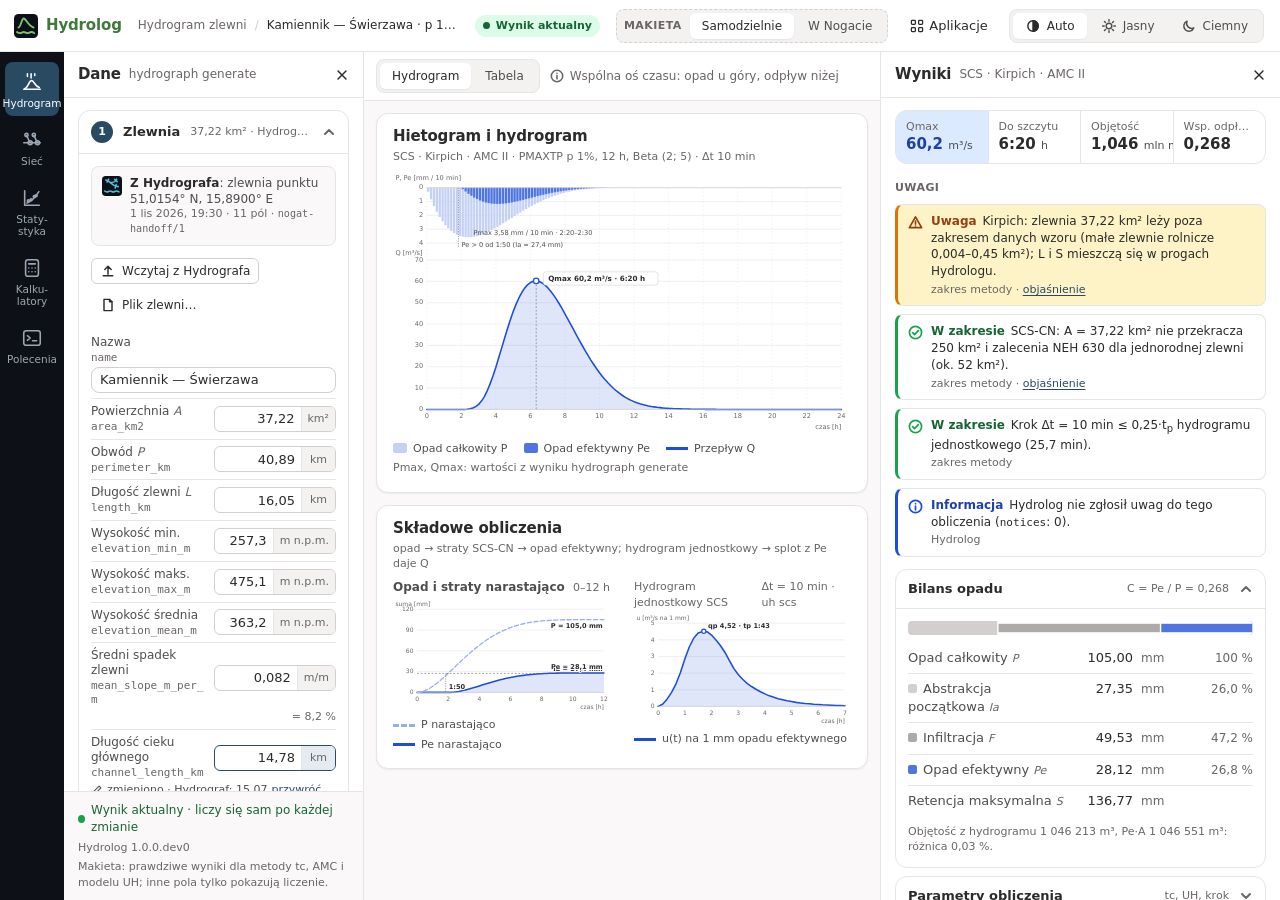
==== commit 7786271c: "feat(design): GUI kit with the app menu and one hand-off, stage 1 of the GUI platform The GUI platfo" ====
--- a/design/mockups/hydrolog/index.html
+++ b/design/mockups/hydrolog/index.html
@@ -8,6 +8,8 @@
 <script src="theme-init.js"></script>
 <link rel="stylesheet" href="../../tokens.css">
 <link rel="stylesheet" href="mockup.css">
+<link rel="stylesheet" href="../../kit/nogat-app-menu.css">
+<script type="module" src="../../kit/nogat-app-menu.js"></script>
 </head>
 <body>
 <div class="shell">
@@ -31,6 +33,7 @@
         <button type="button" data-host-set="standalone" aria-pressed="true">Samodzielnie</button>
         <button type="button" data-host-set="nogat" aria-pressed="false">W Nogacie</button>
       </div>
+      <nogat-app-menu current="hydrolog" marks="../../marks/" apps='{"hydrograf": "../hydrograf/", "hydrolog": "../hydrolog/"}'></nogat-app-menu>
       <div class="seg" role="group" aria-label="Motyw">
         <button type="button" data-theme-set="auto" aria-pressed="true" title="Motyw systemowy">
           <svg class="icon-svg" viewBox="0 0 20 20" aria-hidden="true"><circle cx="10" cy="10" r="6.5"/><path d="M10 3.5v13a6.5 6.5 0 0 0 0-13z" fill="currentColor"/></svg>
@@ -150,9 +153,9 @@
         Polece&shy;nia
       </a>
     </div>
-    <a class="rail-item" href="#" data-toast="Makieta: moduł IMGWTools (stacje, szeregi, PMAXTP)">
-      <img src="../../marks/imgwtools.svg" alt="">
-      IMGW&shy;Tools
+    <a class="rail-item" href="#" data-toast="Makieta: moduł Obserwatora (stacje, szeregi, PMAXTP)">
+      <img src="../../marks/obserwator.svg" alt="">
+      Obserwator
     </a>
     <a class="rail-item" href="#" data-toast="Makieta: Archiwista otwiera się w ramce Nogatu">
       <img src="../../marks/archiwista.svg" alt="">
@@ -349,9 +352,9 @@
                     </div>
                   </div>
                   <div class="handoff sm">
-                    <img src="../../marks/imgwtools.svg" alt="">
+                    <img src="../../marks/obserwator.svg" alt="">
                     <div>
-                      <strong>IMGWTools · PMAXTP</strong>: 51,0154° N, 15,8900° E
+                      <strong>Obserwator · PMAXTP</strong>: 51,0154° N, 15,8900° E
                       <span class="muted">p 1%, 12 h · pobrano 19:31</span>
                     </div>
                     <button class="btn sm ghost" type="button" data-action="pmaxtp">Pobierz</button>
@@ -373,7 +376,7 @@
                 <div class="pane" data-group="hg-rain" data-pane="series" hidden>
                   <p class="note">Wysokości opadu w kolejnych krokach <code>timestep_min</code> [mm] (<code>values</code>) albo plik CSV/JSON (<code>input_file</code>, <code>value_column</code>).</p>
                   <div class="btn-row">
-                    <button class="btn sm" type="button" data-toast="Makieta: szereg opadu z Archiwisty (magazyn IMGWTools)">
+                    <button class="btn sm" type="button" data-toast="Makieta: szereg opadu z Archiwisty (magazyn Obserwatora)">
                       <img class="btn-mark" src="../../marks/archiwista.svg" alt="">Z Archiwisty
                     </button>
                     <button class="btn sm ghost" type="button" data-toast="Makieta: wybór pliku CSV z opadem">Plik CSV…</button>
@@ -974,7 +977,7 @@
                     <select id="st-dcol" class="sel-sm"><option selected>— maksima roczne</option><option>year</option></select>
                   </div>
                 </div>
-                <p class="note">Eksport szeregu dobowego z IMGWTools (<code>imgw series export</code>, kolumny <code>date</code> i <code>Q [m3/s]</code>) wczytuje się bez przygotowania: podaj <code>date_column</code>, a maksima zostaną wybrane z kompletnych lat hydrologicznych XI–X.</p>
+                <p class="note">Eksport szeregu dobowego z Obserwatora (<code>obserwator series export</code>, kolumny <code>date</code> i <code>Q [m3/s]</code>) wczytuje się bez przygotowania: podaj <code>date_column</code>, a maksima zostaną wybrane z kompletnych lat hydrologicznych XI–X.</p>
               </div>
             </details>
             <details class="step" open>
--- a/design/tokens.css
+++ b/design/tokens.css
@@ -54,7 +54,7 @@
   --tool-archiwista: #4a776c;
   --tool-hydrograf: #12708a;
   --tool-kartograf: #8a5a1c;
-  --tool-imgwtools: #3b5bab;
+  --tool-obserwator: #3b5bab;
   --tool-hydrolog: #3f7a3a;
   --tool-hydraulik: #5e4fa2;
   --tool-retman: #a4472f;
@@ -166,7 +166,7 @@
     --tool-archiwista: #7fbfae;
     --tool-hydrograf: #4cc3e0;
     --tool-kartograf: #d9a35f;
-    --tool-imgwtools: #8fa9f5;
+    --tool-obserwator: #8fa9f5;
     --tool-hydrolog: #7cc474;
     --tool-hydraulik: #b0a3f0;
     --tool-retman: #f0907a;
@@ -229,7 +229,7 @@
   --tool-archiwista: #7fbfae;
   --tool-hydrograf: #4cc3e0;
   --tool-kartograf: #d9a35f;
-  --tool-imgwtools: #8fa9f5;
+  --tool-obserwator: #8fa9f5;
   --tool-hydrolog: #7cc474;
   --tool-hydraulik: #b0a3f0;
   --tool-retman: #f0907a;
--- a/design/kit/nogat-app-menu.css
+++ b/design/kit/nogat-app-menu.css
@@ -0,0 +1,142 @@
+/*
+ * Nogat GUI kit: the app menu (DEV-15.4). Tokens of design/tokens.css with fallbacks, so a
+ * GUI that has not adopted the tokens yet shows it too. Copy byte for byte (DEV-15.6).
+ */
+
+nogat-app-menu {
+  position: relative;
+  display: inline-flex;
+  font-family: var(--font-sans, system-ui, sans-serif);
+}
+
+nogat-app-menu[hidden] {
+  display: none;
+}
+
+.nogat-app-menu-button {
+  display: inline-flex;
+  align-items: center;
+  gap: var(--space-1, 4px);
+  height: var(--control, 32px);
+  padding: 0 var(--space-3, 12px);
+  border: 1px solid transparent;
+  border-radius: var(--radius-md, 8px);
+  background: transparent;
+  color: var(--text, #2b2b2b);
+  font: var(--weight-medium, 500) var(--text-base, 13px) / 1 var(--font-sans, system-ui, sans-serif);
+  cursor: pointer;
+  transition: background var(--transition, 0.2s ease);
+}
+
+.nogat-app-menu-button:hover,
+.nogat-app-menu-button[aria-expanded="true"] {
+  background: var(--surface-2, #f4f1f1);
+}
+
+.nogat-app-menu-button:focus-visible,
+.nogat-app-menu-item:focus-visible {
+  outline: 2px solid var(--focus, #284b63);
+  outline-offset: 2px;
+}
+
+.nogat-app-menu-icon {
+  width: 16px;
+  height: 16px;
+  fill: none;
+  stroke: currentColor;
+  stroke-width: 1.6;
+}
+
+.nogat-app-menu-list {
+  position: absolute;
+  top: calc(100% + var(--space-1, 4px));
+  right: 0;
+  z-index: 1000;
+  width: 300px;
+  padding: var(--space-1, 4px);
+  border: 1px solid var(--line, #e5e5e5);
+  border-radius: var(--radius-lg, 12px);
+  background: var(--surface, #ffffff);
+  box-shadow: var(--shadow-lg, 0 12px 32px rgba(16, 24, 40, 0.16));
+}
+
+.nogat-app-menu-list[hidden] {
+  display: none;
+}
+
+.nogat-app-menu-list ul {
+  margin: 0;
+  padding: 0;
+  list-style: none;
+}
+
+.nogat-app-menu-item {
+  display: flex;
+  align-items: center;
+  gap: var(--space-3, 12px);
+  padding: var(--space-2, 8px);
+  border-radius: var(--radius-md, 8px);
+  color: var(--text, #2b2b2b);
+  text-decoration: none;
+}
+
+a.nogat-app-menu-item:hover {
+  background: var(--surface-2, #f4f1f1);
+}
+
+.nogat-app-menu-item.current {
+  background: var(--accent-soft, #e4ecf1);
+}
+
+.nogat-app-menu-item img {
+  flex: none;
+  width: 24px;
+  height: 24px;
+}
+
+.nogat-app-menu-words {
+  display: flex;
+  flex-direction: column;
+  gap: 2px;
+  min-width: 0;
+}
+
+.nogat-app-menu-words strong {
+  font-size: var(--text-base, 13px);
+  font-weight: var(--weight-bold, 700);
+}
+
+.nogat-app-menu-words small {
+  color: var(--text-3, #6b6565);
+  font-size: var(--text-sm, 12px);
+}
+
+/* Phone: the list is a sheet under the top bar, the button keeps only its icon. */
+@media (max-width: 860px) {
+  nogat-app-menu {
+    position: static;
+  }
+
+  .nogat-app-menu-label {
+    display: none;
+  }
+
+  .nogat-app-menu-button {
+    width: var(--control-touch, 44px);
+    height: var(--control-touch, 44px);
+    justify-content: center;
+    padding: 0;
+  }
+
+  .nogat-app-menu-list {
+    position: fixed;
+    top: 48px;
+    right: var(--space-2, 8px);
+    left: var(--space-2, 8px);
+    width: auto;
+  }
+
+  .nogat-app-menu-item {
+    min-height: var(--control-touch, 44px);
+  }
+}
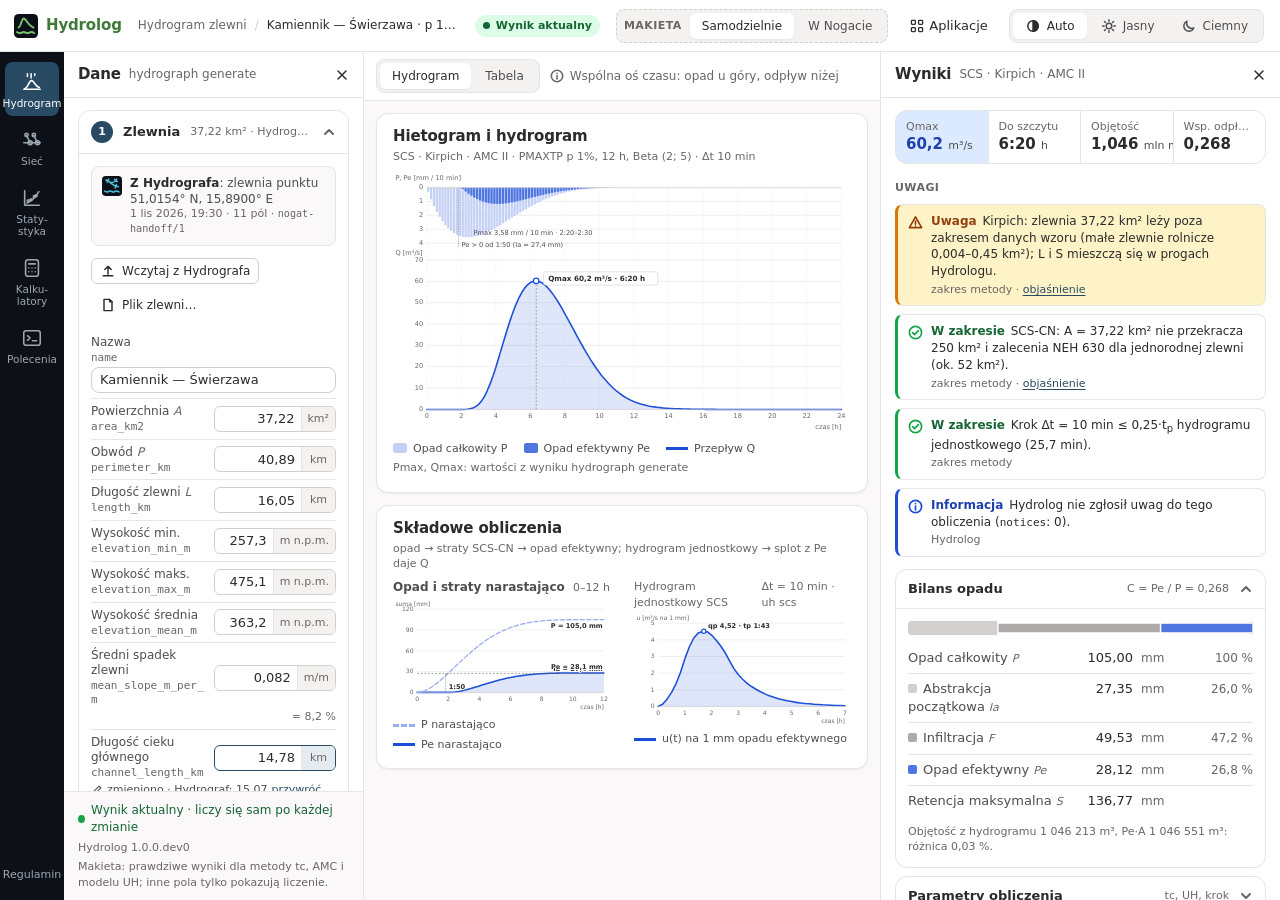
==== commit 1ea6ef53: "feat(standard): the regulamin link in the menu, the rail and the welcome window (ECO-070)" ====
--- a/design/mockups/hydrolog/index.html
+++ b/design/mockups/hydrolog/index.html
@@ -33,7 +33,7 @@
         <button type="button" data-host-set="standalone" aria-pressed="true">Samodzielnie</button>
         <button type="button" data-host-set="nogat" aria-pressed="false">W Nogacie</button>
       </div>
-      <nogat-app-menu current="hydrolog" marks="../../marks/" apps='{"hydrograf": "../hydrograf/", "hydrolog": "../hydrolog/"}'></nogat-app-menu>
+      <nogat-app-menu current="hydrolog" marks="../../marks/" apps='{"hydrograf": "../hydrograf/", "hydrolog": "../hydrolog/"}' terms="../../kit/nogat-terms.html"></nogat-app-menu>
       <div class="seg" role="group" aria-label="Motyw">
         <button type="button" data-theme-set="auto" aria-pressed="true" title="Motyw systemowy">
           <svg class="icon-svg" viewBox="0 0 20 20" aria-hidden="true"><circle cx="10" cy="10" r="6.5"/><path d="M10 3.5v13a6.5 6.5 0 0 0 0-13z" fill="currentColor"/></svg>
@@ -115,6 +115,7 @@
       <svg viewBox="0 0 24 24" aria-hidden="true"><rect x="3" y="4" width="18" height="16" rx="2.5"/><path d="M7 9.5l3 2.5-3 2.5M12.5 15h4.5"/></svg>
       Polece&shy;nia
     </a>
+    <a class="rail-terms" href="../../kit/nogat-terms.html" target="_blank" rel="noopener">Regulamin</a>
   </nav>
 
   <!-- Navigation rail, hosted: Nogat's modules; the active module lists its sections -->
@@ -161,6 +162,7 @@
       <img src="../../marks/archiwista.svg" alt="">
       Archi&shy;wista
     </a>
+    <a class="rail-terms" href="../../kit/nogat-terms.html" target="_blank" rel="noopener">Regulamin</a>
   </nav>
 
   <main class="main" id="main">
--- a/design/mockups/hydrolog/mockup.css
+++ b/design/mockups/hydrolog/mockup.css
@@ -293,6 +293,12 @@
 .rail-group .rail-item.module:hover { background: transparent; }
 .rail-item.sub { padding: 6px 0 5px; gap: 2px; font-size: 10px; }
 .rail-item.sub svg { width: 17px; height: 17px; }
+.rail-terms {
+  margin-top: auto; padding: var(--space-2) 0;
+  color: var(--rail-ink); text-decoration: none;
+  font-size: var(--text-xs);
+}
+.rail-terms:hover { color: var(--rail-ink-active); text-decoration: underline; }
 
 .main { grid-row: 2; grid-column: 2; min-width: 0; min-height: 0; }
 
@@ -776,6 +782,8 @@
   .rail-item { color: var(--text-2); padding: 6px 0 4px; width: 64px; }
   .rail-item:hover { background: transparent; color: var(--text); }
   .rail-item.active { background: transparent; color: var(--accent); font-weight: var(--weight-bold); }
+  .rail-terms { margin-top: 0; padding: 0 2px; color: var(--text-3); }
+  .rail-terms:hover { color: var(--text); }
   .main { grid-row: 2; grid-column: 1; }
 
   .view-layout { display: block; }
--- a/design/kit/nogat-app-menu.css
+++ b/design/kit/nogat-app-menu.css
@@ -111,6 +111,25 @@
   font-size: var(--text-sm, 12px);
 }
 
+.nogat-app-menu-terms {
+  display: block;
+  margin-top: var(--space-1, 4px);
+  padding: var(--space-2, 8px);
+  border-top: 1px solid var(--line, #e5e5e5);
+  color: var(--accent, #284b63);
+  font-size: var(--text-sm, 12px);
+  text-decoration: none;
+}
+
+.nogat-app-menu-terms:hover {
+  text-decoration: underline;
+}
+
+.nogat-app-menu-terms:focus-visible {
+  outline: 2px solid var(--focus, #284b63);
+  outline-offset: 2px;
+}
+
 /* Phone: the list is a sheet under the top bar, the button keeps only its icon. */
 @media (max-width: 860px) {
   nogat-app-menu {
